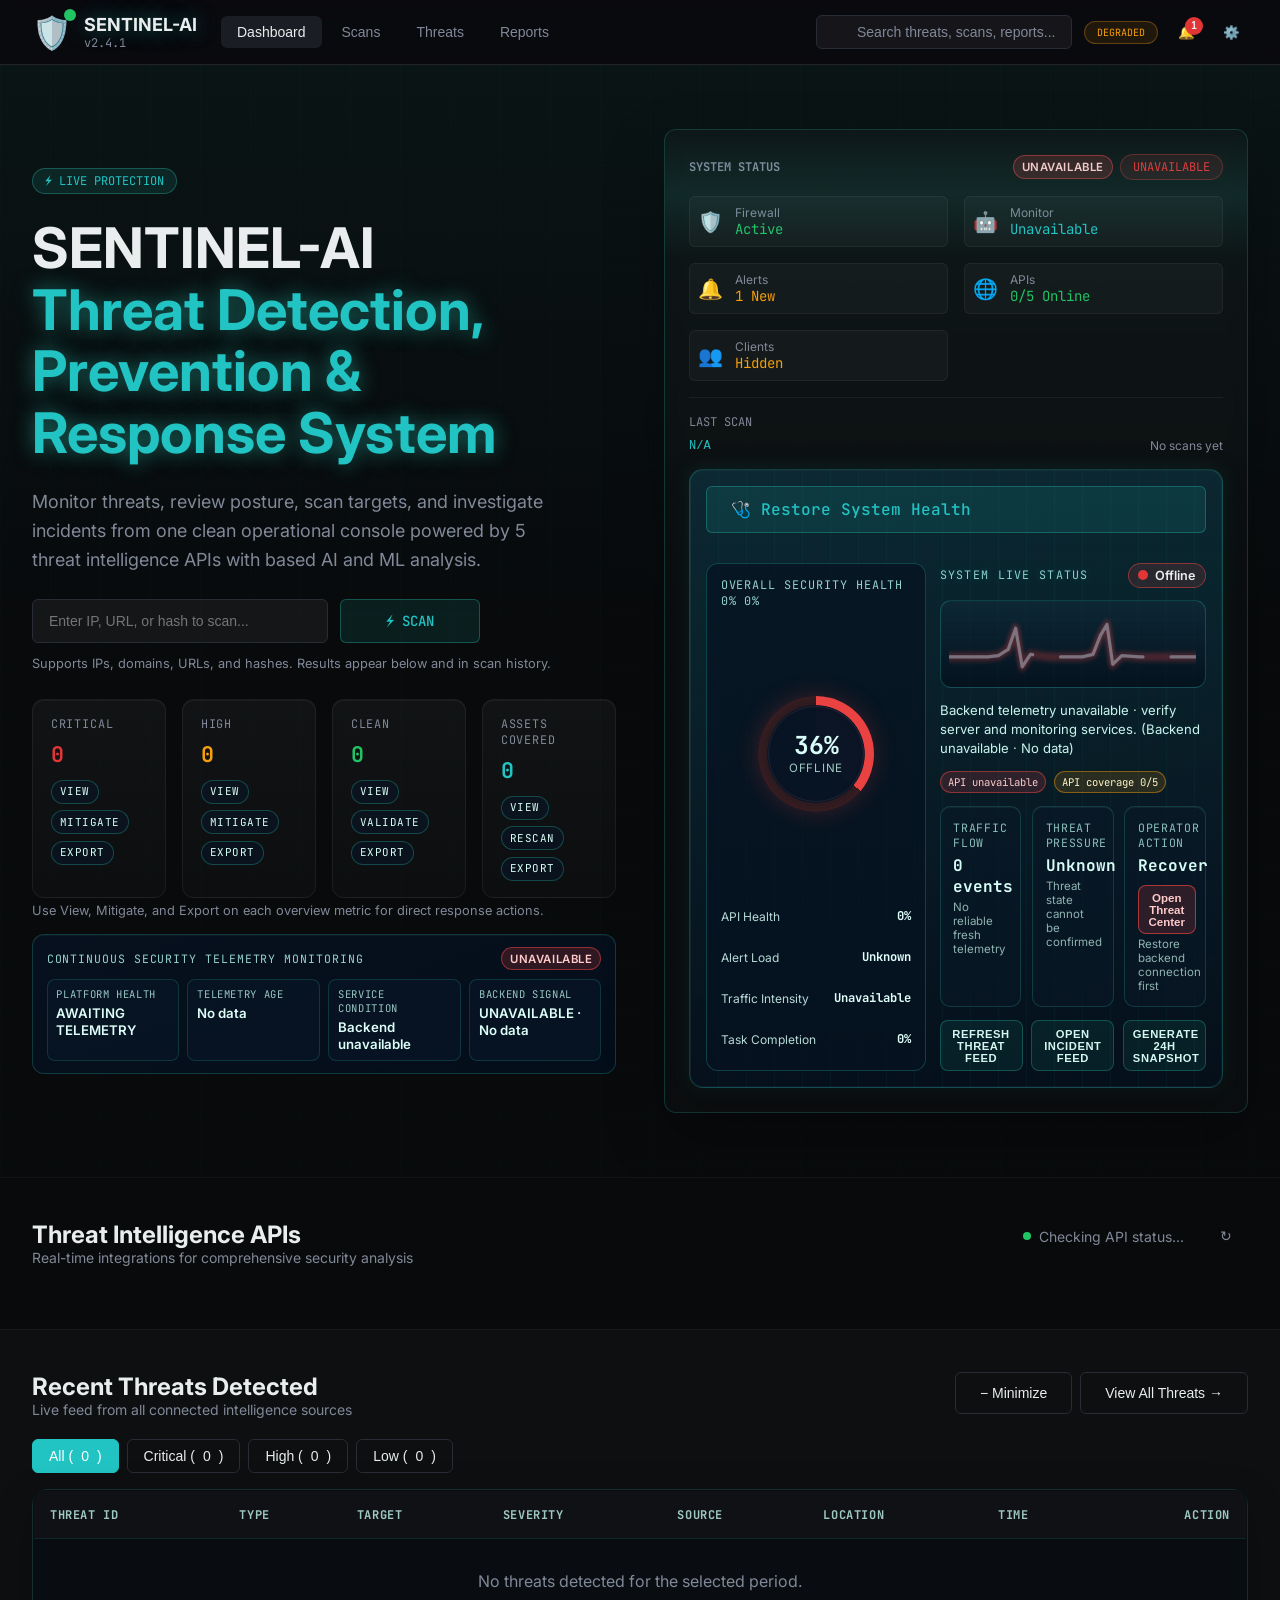
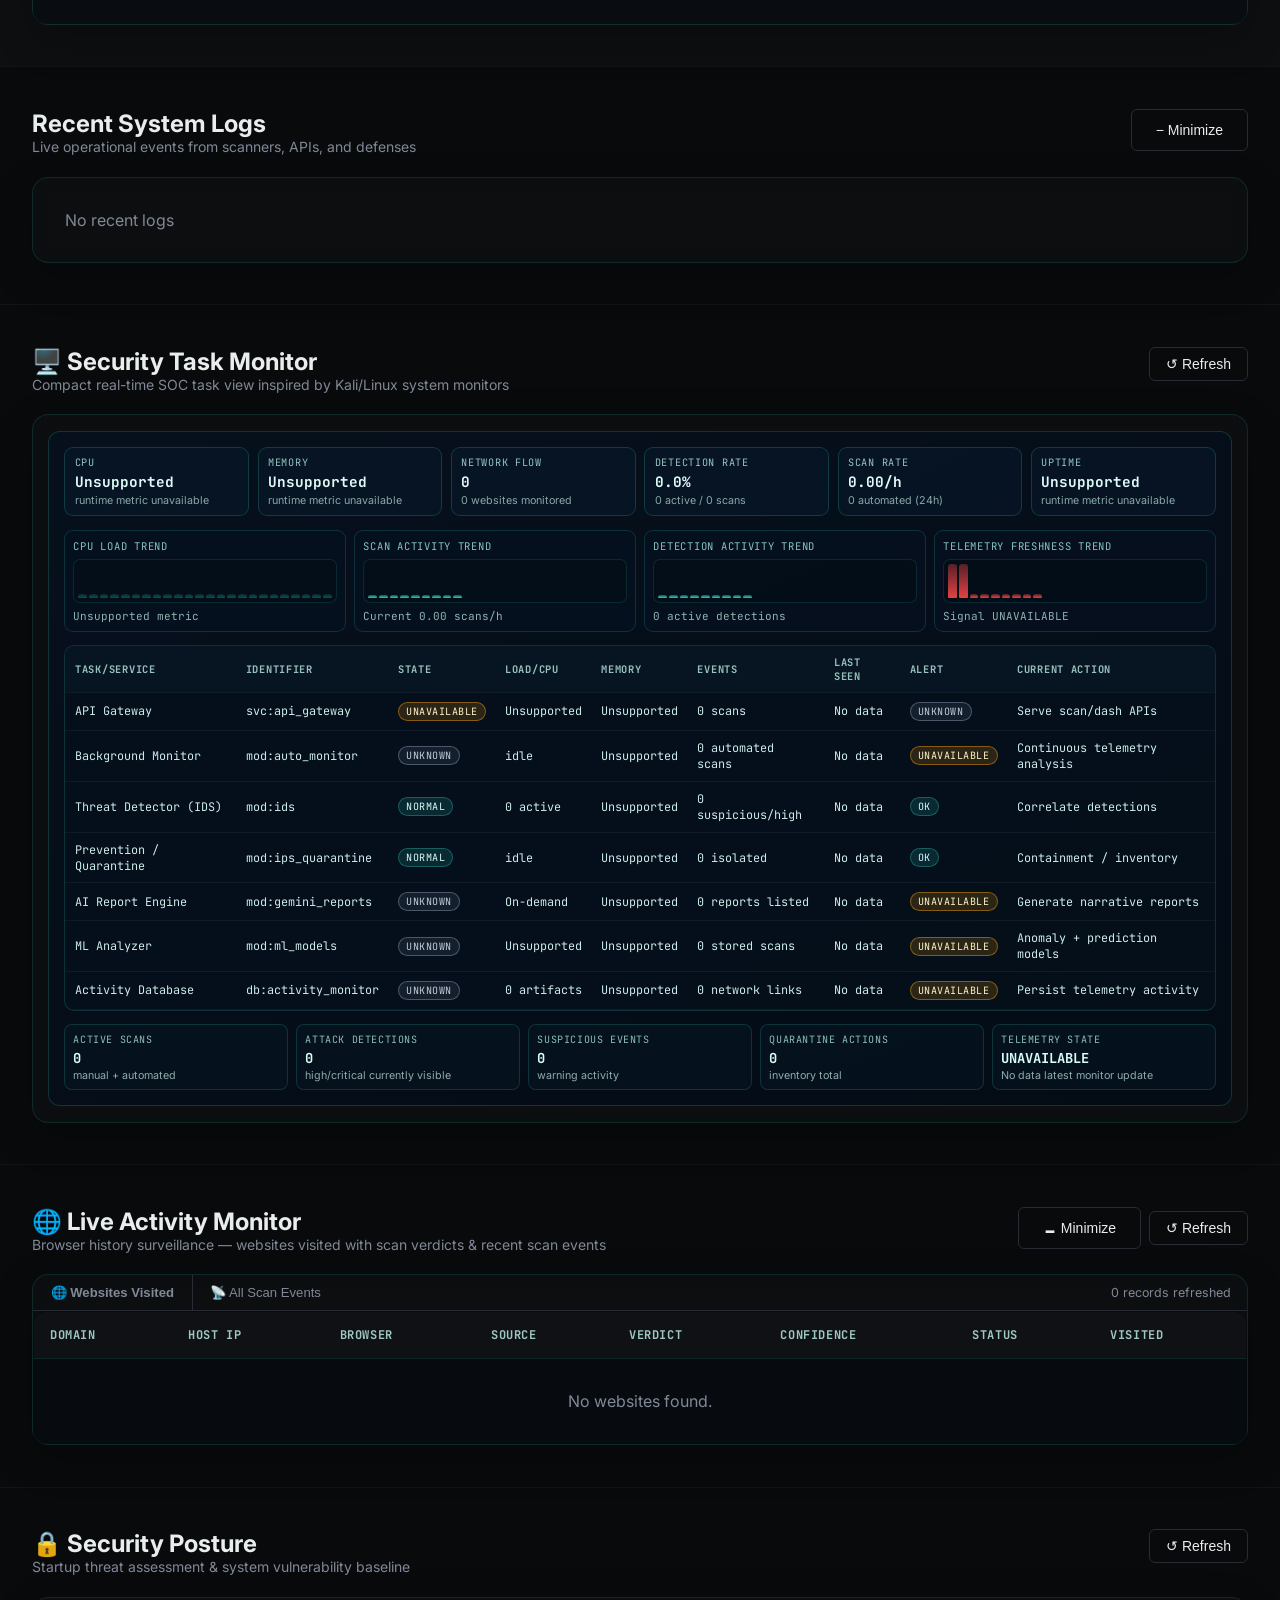
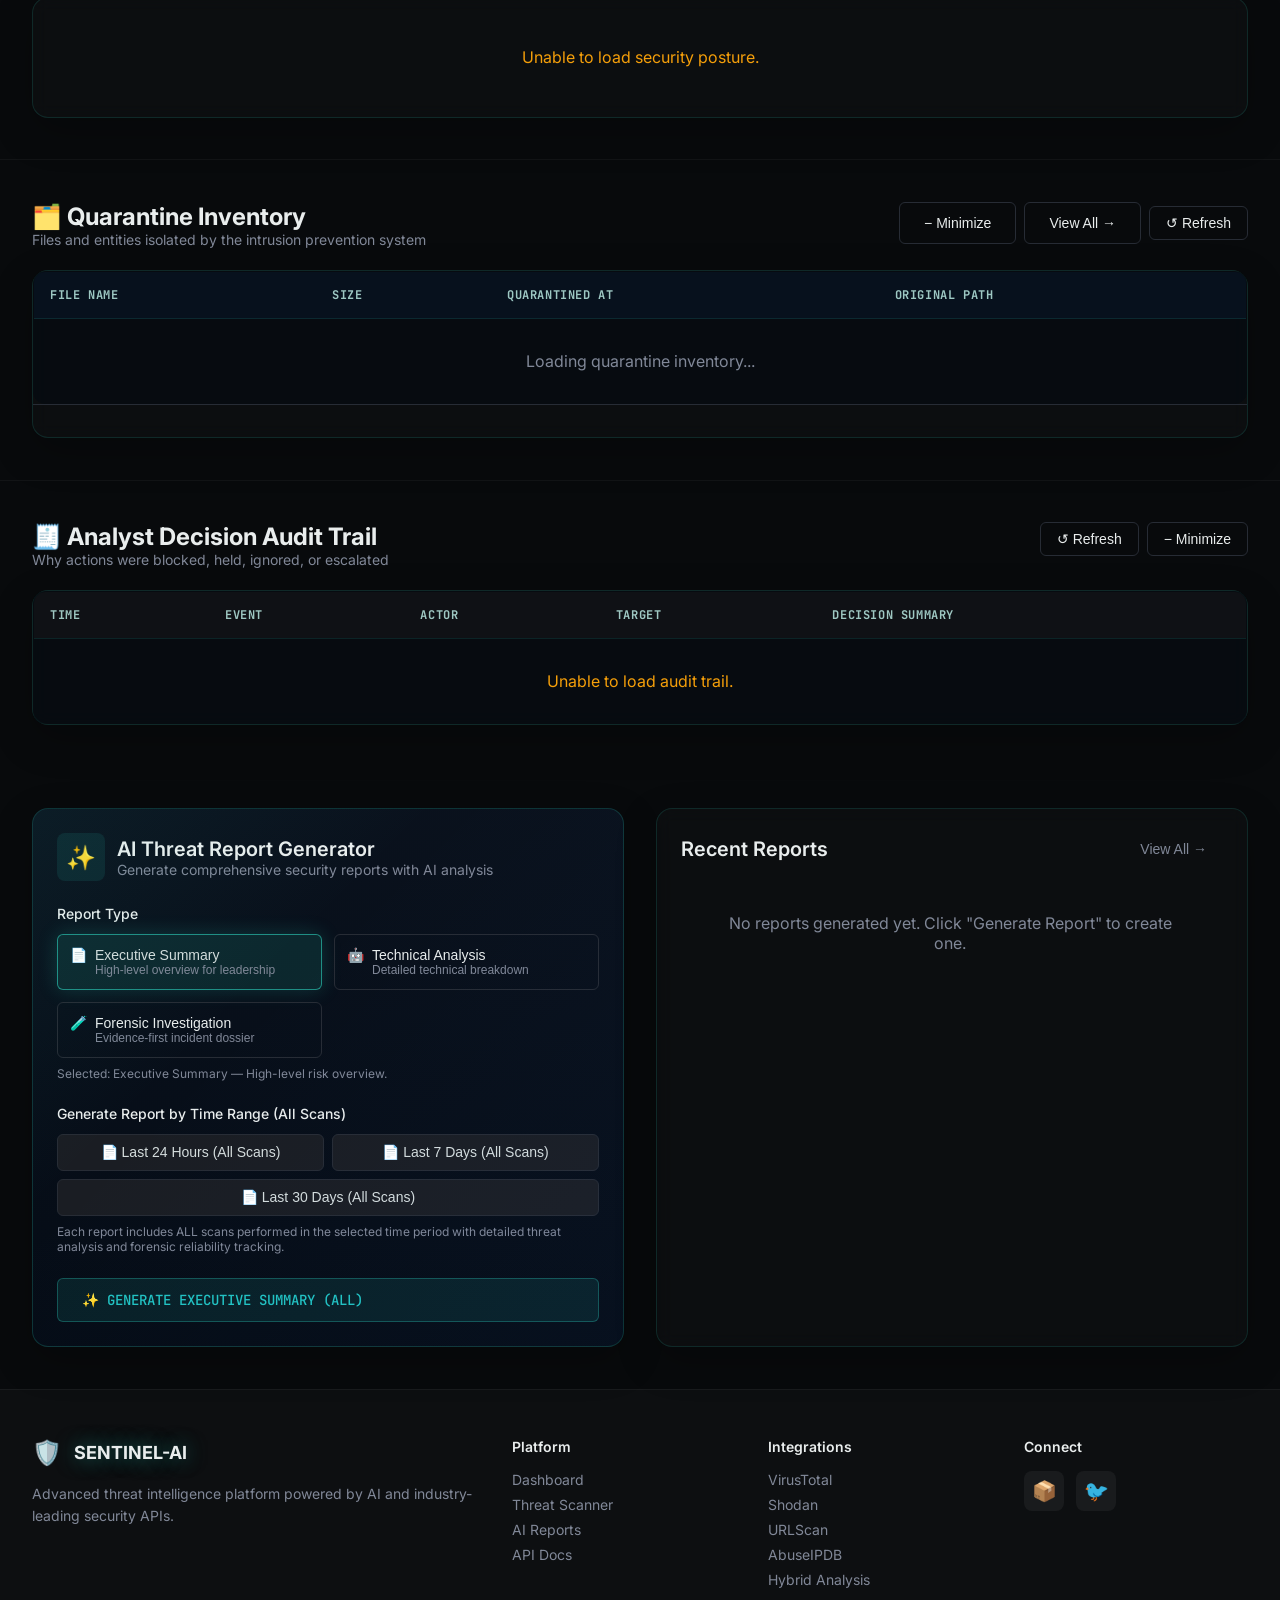
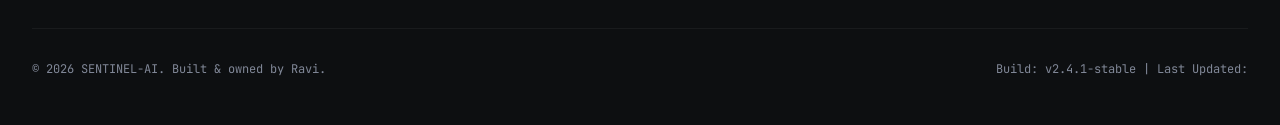
==== server/app/static/index.html @ 30c4cb78 "Update system: API fixes, Gemini handling, report improvements" ====
<!DOCTYPE html>
<html lang="en">
<head>
    <meta charset="UTF-8">
    <meta name="viewport" content="width=device-width, initial-scale=1.0">
    <meta http-equiv="Cache-Control" content="no-cache, no-store, must-revalidate">
    <meta http-equiv="Pragma" content="no-cache">
    <meta http-equiv="Expires" content="0">
    <title>SENTINEL-AI - Threat Detection, Prevention & Response System</title>
    <link href="https://fonts.googleapis.com/css2?family=JetBrains+Mono:wght@400;500;600;700&family=Inter:wght@300;400;500;600;700&display=swap" rel="stylesheet">
    <style>
        :root {
            --background: hsl(220, 20%, 4%);
            --foreground: hsl(180, 10%, 92%);
            --card: hsl(220, 18%, 7%);
            --card-foreground: hsl(180, 10%, 92%);
            --primary: hsl(180, 70%, 45%);
            --primary-foreground: hsl(220, 20%, 4%);
            --secondary: hsl(220, 15%, 12%);
            --secondary-foreground: hsl(180, 10%, 85%);
            --muted: hsl(220, 15%, 15%);
            --muted-foreground: hsl(220, 10%, 55%);
            --border: hsl(220, 15%, 18%);
            --destructive: hsl(0, 75%, 55%);
            --success: hsl(145, 70%, 45%);
            --warning: hsl(38, 92%, 50%);
        }

        * {
            margin: 0;
            padding: 0;
            box-sizing: border-box;
        }

        body {
            font-family: 'Inter', sans-serif;
            background: var(--background);
            color: var(--foreground);
            min-height: 100vh;
            -webkit-font-smoothing: antialiased;
        }

        .font-mono {
            font-family: 'JetBrains Mono', monospace;
        }

        /* Scrollbar */
        ::-webkit-scrollbar { width: 6px; height: 6px; }
        ::-webkit-scrollbar-track { background: var(--background); }
        ::-webkit-scrollbar-thumb { background: var(--muted); border-radius: 3px; }
        ::-webkit-scrollbar-thumb:hover { background: var(--primary); }

        /* Header */
        .header {
            position: sticky;
            top: 0;
            z-index: 50;
            border-bottom: 1px solid rgba(255,255,255,0.1);
            background: rgba(10, 10, 15, 0.8);
            backdrop-filter: blur(12px);
        }

        .header-container {
            max-width: 1400px;
            margin: 0 auto;
            padding: 0 2rem;
            height: 64px;
            display: flex;
            align-items: center;
            justify-content: space-between;
        }

        .logo {
            display: flex;
            align-items: center;
            gap: 0.75rem;
        }

        .logo-icon {
            position: relative;
            color: var(--primary);
            font-size: 2rem;
        }

        .pulse-dot {
            position: absolute;
            top: -4px;
            right: -4px;
            width: 12px;
            height: 12px;
            background: var(--success);
            border-radius: 50%;
            animation: pulse-dot 2s ease-in-out infinite;
        }

        @keyframes pulse-dot {
            0%, 100% { opacity: 1; transform: scale(1); }
            50% { opacity: 0.5; transform: scale(1.2); }
        }

        .logo-text {
            font-size: 1.125rem;
            font-weight: 700;
            text-shadow: 0 0 20px rgba(45, 212, 191, 0.5);
        }

        .logo-version {
            font-size: 0.75rem;
            color: var(--muted-foreground);
            font-family: 'JetBrains Mono', monospace;
        }

        .nav {
            display: flex;
            gap: 0.25rem;
        }

        .nav-btn {
            padding: 0.5rem 1rem;
            background: transparent;
            border: none;
            color: var(--muted-foreground);
            font-size: 0.875rem;
            cursor: pointer;
            border-radius: 6px;
            transition: all 0.2s;
        }

        .nav-btn:hover, .nav-btn.active {
            color: var(--foreground);
            background: var(--secondary);
        }

        .header-actions {
            display: flex;
            align-items: center;
            gap: 0.75rem;
        }

        .search-input {
            width: 256px;
            padding: 0.5rem 1rem 0.5rem 2.5rem;
            background: rgba(255,255,255,0.05);
            border: 1px solid var(--border);
            border-radius: 6px;
            color: var(--foreground);
            font-size: 0.875rem;
        }

        .search-input::placeholder { color: var(--muted-foreground); }
        .search-input:focus { outline: none; border-color: var(--primary); }

        .icon-btn {
            position: relative;
            padding: 0.5rem;
            background: transparent;
            border: none;
            color: var(--foreground);
            cursor: pointer;
            border-radius: 6px;
            transition: background 0.2s;
        }

        .icon-btn:hover { background: var(--secondary); }

        .notification-badge {
            position: absolute;
            top: 0;
            right: 0;
            width: 18px;
            height: 18px;
            background: var(--destructive);
            border-radius: 50%;
            font-size: 10px;
            display: flex;
            align-items: center;
            justify-content: center;
            font-weight: 600;
        }

        /* Container */
        .container {
            max-width: 1400px;
            margin: 0 auto;
            padding: 0 2rem;
        }

        /* Hero Section */
        .hero {
            position: relative;
            padding: 4rem 0;
            overflow: hidden;
        }

        .cyber-grid {
            position: absolute;
            inset: 0;
            background-image: 
                linear-gradient(rgba(45, 212, 191, 0.03) 1px, transparent 1px),
                linear-gradient(90deg, rgba(45, 212, 191, 0.03) 1px, transparent 1px);
            background-size: 50px 50px;
            opacity: 0.5;
        }

        .hero-gradient {
            position: absolute;
            inset: 0;
            background: linear-gradient(to bottom, rgba(45, 212, 191, 0.05), transparent, transparent);
        }

        .hero-grid {
            display: grid;
            grid-template-columns: 1fr 1fr;
            gap: 3rem;
            align-items: center;
            position: relative;
        }

        .badge {
            display: inline-flex;
            align-items: center;
            gap: 0.25rem;
            padding: 0.25rem 0.75rem;
            background: rgba(45, 212, 191, 0.1);
            border: 1px solid rgba(45, 212, 191, 0.3);
            border-radius: 20px;
            font-size: 0.75rem;
            font-family: 'JetBrains Mono', monospace;
            color: var(--primary);
        }

        .badge-safe {
            background: rgba(45, 212, 100, 0.1);
            border-color: rgba(45, 212, 100, 0.3);
            color: var(--success);
        }

        .badge-threat {
            background: rgba(239, 68, 68, 0.1);
            border-color: rgba(239, 68, 68, 0.3);
            color: var(--destructive);
        }

        .badge-warning {
            background: rgba(245, 158, 11, 0.1);
            border-color: rgba(245, 158, 11, 0.3);
            color: var(--warning);
        }

        .hero h1 {
            font-size: 3.5rem;
            font-weight: 700;
            line-height: 1.1;
            margin: 1.5rem 0;
        }

        .hero h1 .glow-text {
            color: var(--primary);
            text-shadow: 0 0 20px rgba(45, 212, 191, 0.5);
        }

        .hero p {
            font-size: 1.125rem;
            color: var(--muted-foreground);
            max-width: 32rem;
            line-height: 1.6;
        }

        .scan-form {
            display: flex;
            gap: 0.75rem;
            max-width: 28rem;
            margin-top: 1.5rem;
            flex-wrap: wrap;
        }

        .scan-form .btn {
            justify-content: center;
            min-width: 140px;
        }

        .scan-helper {
            margin-top: 0.85rem;
            font-size: 0.8rem;
            color: var(--muted-foreground);
        }

        .scan-input {
            flex: 1;
            padding: 0.75rem 1rem;
            background: rgba(255,255,255,0.05);
            border: 1px solid var(--border);
            border-radius: 6px;
            color: var(--foreground);
            font-size: 0.875rem;
        }

        .scan-input:focus { outline: none; border-color: var(--primary); }

        .btn {
            padding: 0.75rem 1.5rem;
            border-radius: 6px;
            font-size: 0.875rem;
            font-weight: 500;
            cursor: pointer;
            transition: all 0.2s;
            display: inline-flex;
            align-items: center;
            gap: 0.5rem;
            border: none;
        }

        .btn-cyber {
            background: rgba(45, 212, 191, 0.1);
            color: var(--primary);
            border: 1px solid rgba(45, 212, 191, 0.3);
            font-family: 'JetBrains Mono', monospace;
        }

        .btn-cyber:hover {
            background: rgba(45, 212, 191, 0.2);
            border-color: var(--primary);
            box-shadow: 0 0 25px rgba(45, 212, 191, 0.5);
        }

        .btn-secondary {
            background: var(--secondary);
            color: var(--secondary-foreground);
            border: 1px solid var(--border);
        }

        .btn-secondary:hover { background: rgba(255,255,255,0.1); }

        .btn-outline {
            background: transparent;
            color: var(--foreground);
            border: 1px solid var(--border);
        }

        .btn-outline:hover { background: var(--secondary); border-color: rgba(45, 212, 191, 0.5); }

        .btn-ghost {
            background: transparent;
            color: var(--muted-foreground);
            position: relative;
            cursor: pointer;
            transition: all 0.2s ease;
        }

        .btn-ghost:hover { 
            background: var(--secondary); 
            color: var(--foreground);
            transform: scale(1.1);
        }
        
        .btn-ghost:active {
            transform: scale(0.95);
        }
        
        /* Filter button styles */
        .filter-buttons .btn {
            padding: 0.5rem 1rem;
            font-size: 0.875rem;
            border-radius: 6px;
            transition: all 0.2s ease;
        }
        
        .filter-btn.active {
            background: var(--primary);
            color: white;
            border-color: var(--primary);
        }
        
        .filter-btn:hover {
            background: var(--secondary);
            border-color: var(--primary);
        }

        .incident-filter-scroll {
            display: flex;
            gap: 0.5rem;
            flex-wrap: nowrap;
            overflow-x: auto;
            padding-bottom: 0.2rem;
            scrollbar-width: thin;
        }

        .incident-filter-scroll .filter-btn {
            flex: 0 0 auto;
        }

        .incident-stats-inline {
            margin-left: auto;
            display: flex;
            gap: 1rem;
            align-items: center;
            color: var(--muted-foreground);
            font-size: 0.85rem;
            white-space: nowrap;
            flex: 0 0 auto;
        }

        .incident-table-shell {
            max-height: 440px;
            overflow: auto;
        }
        
        /* Tooltip styles */
        .tooltip {
            position: relative;
            display: inline-block;
        }
        
        .tooltip .tooltiptext {
            visibility: hidden;
            width: 120px;
            background-color: var(--card);
            color: var(--foreground);
            text-align: center;
            border-radius: 6px;
            padding: 5px;
            position: absolute;
            z-index: 1000;
            bottom: 125%;
            left: 50%;
            margin-left: -60px;
            opacity: 0;
            transition: opacity 0.3s;
            font-size: 12px;
            border: 1px solid var(--border);
            box-shadow: 0 4px 6px rgba(0, 0, 0, 0.3);
        }
        
        .tooltip .tooltiptext::after {
            content: "";
            position: absolute;
            top: 100%;
            left: 50%;
            margin-left: -5px;
            border-width: 5px;
            border-style: solid;
            border-color: var(--card) transparent transparent transparent;
        }

        .tooltip:hover .tooltiptext {
            visibility: visible;
            opacity: 1;
        }

        /* Eye icon pulse effect on click */
        @keyframes eyePulse {
            0% { transform: scale(1); }
            50% { transform: scale(1.3); }
            100% { transform: scale(1); }
        }

        .btn-ghost.clicked {
            animation: eyePulse 0.3s ease;
        }

        .quick-stats {
            display: flex;
            gap: 2rem;
            margin-top: 2rem;
            flex-wrap: wrap;
        }

        .stat {
            text-align: center;
        }

        .stat-value {
            font-size: 1.5rem;
            font-weight: 700;
            font-family: 'JetBrains Mono', monospace;
        }

        .stat-value.primary { color: var(--primary); }
        .stat-value.destructive { color: var(--destructive); }
        .stat-value.success { color: var(--success); }

        .stat-label {
            font-size: 0.75rem;
            color: var(--muted-foreground);
        }

        /* Status Panel */
        .status-panel {
            position: relative;
            padding: 1.5rem;
            background: rgba(255,255,255,0.02);
            border: 1px solid rgba(45, 212, 191, 0.2);
            border-radius: 12px;
            backdrop-filter: blur(8px);
            box-shadow: 0 24px 60px rgba(0, 0, 0, 0.28);
        }

        .dashboard-overview {
            display: grid;
            grid-template-columns: repeat(4, minmax(0, 1fr));
            gap: 1rem;
            margin-top: 1.75rem;
        }

        .live-signal-strip {
            margin-top: 1rem;
            border: 1px solid rgba(45, 212, 191, 0.22);
            border-radius: 12px;
            padding: 0.75rem 0.85rem;
            background: linear-gradient(160deg, rgba(7, 19, 34, 0.82), rgba(4, 14, 28, 0.9));
            box-shadow: inset 0 1px 0 rgba(255,255,255,0.04);
            display: grid;
            gap: 0.55rem;
        }

        .live-signal-head {
            display: flex;
            align-items: center;
            justify-content: space-between;
            gap: 0.5rem;
            flex-wrap: wrap;
        }

        .live-signal-title {
            font-size: 0.72rem;
            text-transform: uppercase;
            letter-spacing: 0.08em;
            color: rgba(162, 227, 218, 0.92);
            font-family: 'JetBrains Mono', monospace;
        }

        .freshness-pill {
            display: inline-flex;
            align-items: center;
            gap: 0.38rem;
            font-size: 0.71rem;
            font-weight: 600;
            padding: 0.22rem 0.5rem;
            border-radius: 999px;
            border: 1px solid rgba(45, 212, 191, 0.28);
            background: rgba(45, 212, 191, 0.12);
            color: rgba(216, 253, 247, 0.96);
            text-transform: uppercase;
            letter-spacing: 0.05em;
        }

        .freshness-pill.normal,
        .freshness-pill.live {
            border-color: rgba(16, 185, 129, 0.4);
            background: rgba(16, 185, 129, 0.14);
            color: #d1fae5;
        }

        .freshness-pill.delayed {
            border-color: rgba(245, 158, 11, 0.45);
            background: rgba(245, 158, 11, 0.16);
            color: #fef3c7;
        }

        .freshness-pill.stale,
        .freshness-pill.offline,
        .freshness-pill.unavailable {
            border-color: rgba(239, 68, 68, 0.5);
            background: rgba(239, 68, 68, 0.18);
            color: #fecaca;
        }

        .live-signal-grid {
            display: grid;
            grid-template-columns: repeat(4, minmax(0, 1fr));
            gap: 0.55rem;
        }

        .live-signal-item {
            border: 1px solid rgba(45, 212, 191, 0.18);
            border-radius: 8px;
            padding: 0.45rem 0.55rem;
            background: rgba(10, 24, 40, 0.55);
            min-height: 54px;
        }

        .live-signal-label {
            font-size: 0.66rem;
            color: rgba(167, 216, 210, 0.9);
            text-transform: uppercase;
            letter-spacing: 0.06em;
            font-family: 'JetBrains Mono', monospace;
        }

        .live-signal-value {
            margin-top: 0.22rem;
            font-size: 0.83rem;
            font-weight: 600;
            color: #dcfdf8;
            line-height: 1.3;
        }

        .overview-card {
            padding: 1rem 1.1rem;
            border: 1px solid rgba(255,255,255,0.06);
            border-radius: 12px;
            background: linear-gradient(180deg, rgba(255,255,255,0.04), rgba(255,255,255,0.02));
            box-shadow: inset 0 1px 0 rgba(255,255,255,0.04);
            cursor: pointer;
            transition: transform 0.16s ease, border-color 0.16s ease, box-shadow 0.16s ease;
        }

        .overview-card:hover {
            transform: translateY(-2px);
            border-color: rgba(45, 212, 191, 0.35);
            box-shadow: 0 10px 24px rgba(4, 22, 34, 0.35), inset 0 1px 0 rgba(255,255,255,0.05);
        }

        .overview-card:focus-visible {
            outline: 2px solid rgba(45, 212, 191, 0.65);
            outline-offset: 2px;
        }

        .overview-label {
            font-size: 0.74rem;
            color: var(--muted-foreground);
            text-transform: uppercase;
            letter-spacing: 0.08em;
            margin-bottom: 0.45rem;
            font-family: 'JetBrains Mono', monospace;
        }

        .overview-value {
            font-size: 1.35rem;
            font-weight: 700;
            font-family: 'JetBrains Mono', monospace;
        }

        .overview-value.primary { color: var(--primary); }
        .overview-value.success { color: var(--success); }
        .overview-value.warning { color: var(--warning); }
        .overview-value.destructive { color: var(--destructive); }

        .overview-actions {
            display: flex;
            gap: 0.4rem;
            margin-top: 0.75rem;
            flex-wrap: wrap;
        }

        .overview-action-btn {
            border: 1px solid rgba(45, 212, 191, 0.28);
            background: rgba(10, 24, 40, 0.55);
            color: #d8fff6;
            font-size: 0.68rem;
            line-height: 1;
            padding: 0.35rem 0.52rem;
            border-radius: 999px;
            cursor: pointer;
            text-transform: uppercase;
            letter-spacing: 0.04em;
            font-family: 'JetBrains Mono', monospace;
            transition: background 0.14s ease, border-color 0.14s ease, transform 0.14s ease;
        }

        .overview-action-btn:hover {
            border-color: rgba(45, 212, 191, 0.55);
            background: rgba(20, 70, 70, 0.52);
            transform: translateY(-1px);
        }

        .overview-action-btn:focus-visible {
            outline: 2px solid rgba(45, 212, 191, 0.65);
            outline-offset: 2px;
        }

        .table-shell {
            width: 100%;
            overflow-x: auto;
            border-radius: 12px;
        }

        .table-shell .threats-table {
            min-width: 760px;
        }

        .scroll-table-shell {
            max-height: 460px;
            overflow: auto;
        }

        .scroll-table-shell .threats-table {
            min-width: 860px;
        }

        .scroll-table-shell .threats-table thead th {
            position: sticky;
            top: 0;
            z-index: 2;
            background: var(--card);
        }

        .live-activity-scroll {
            max-height: 460px;
            overflow: auto;
        }

        .live-activity-scroll .threats-table {
            min-width: 900px;
        }

        .live-activity-scroll .threats-table thead th {
            position: sticky;
            top: 0;
            z-index: 2;
            background: var(--card);
        }

        .scan-line {
            position: absolute;
            inset: 0;
            overflow: hidden;
            border-radius: 12px;
            pointer-events: none;
        }

        .scan-line::before {
            content: '';
            position: absolute;
            width: 100%;
            height: 128px;
            background: linear-gradient(180deg, transparent, rgba(45, 212, 191, 0.1), transparent);
            animation: scan 3s ease-in-out infinite;
        }

        @keyframes scan {
            0%, 100% { transform: translateY(-100%); opacity: 0; }
            50% { transform: translateY(200%); opacity: 1; }
        }

        .status-header {
            display: flex;
            justify-content: space-between;
            align-items: center;
            margin-bottom: 1rem;
        }

        .status-header h3 {
            font-size: 0.75rem;
            font-family: 'JetBrains Mono', monospace;
            color: var(--muted-foreground);
        }

        .status-grid {
            display: grid;
            grid-template-columns: 1fr 1fr;
            gap: 1rem;
        }

        .status-item {
            display: flex;
            align-items: center;
            gap: 0.75rem;
            padding: 0.75rem;
            background: rgba(255,255,255,0.03);
            border: 1px solid rgba(255,255,255,0.05);
            border-radius: 8px;
        }

        .status-item-icon {
            font-size: 1.25rem;
        }

        .status-item-label {
            font-size: 0.75rem;
            color: var(--muted-foreground);
        }

        .status-item-value {
            font-size: 0.875rem;
            font-family: 'JetBrains Mono', monospace;
        }

        .status-item.clickable {
            cursor: pointer;
            transition: all 0.2s ease;
            border-radius: 6px;
            padding: 0.5rem;
        }

        .status-item.clickable:hover {
            background: rgba(255, 255, 255, 0.05);
            transform: translateY(-1px);
        }

        .status-item.clickable:active {
            transform: translateY(0);
        }

        .status-footer {
            margin-top: 1rem;
            padding-top: 1rem;
            border-top: 1px solid rgba(255,255,255,0.05);
        }

        .status-footer-label {
            font-size: 0.75rem;
            color: var(--muted-foreground);
            font-family: 'JetBrains Mono', monospace;
            margin-bottom: 0.5rem;
        }

        .status-footer-row {
            display: flex;
            justify-content: space-between;
            align-items: center;
        }

        .status-footer-row code {
            font-size: 0.75rem;
            color: var(--primary);
        }

        .status-footer-row span {
            font-size: 0.75rem;
            color: var(--muted-foreground);
        }

        .heartbeat-panel {
            margin-top: 1rem;
            padding-top: 1rem;
            border-top: 1px solid rgba(255,255,255,0.06);
            display: grid;
            gap: 0.85rem;
            background:
                linear-gradient(180deg, rgba(45, 212, 191, 0.12), rgba(45, 212, 191, 0.02)),
                repeating-linear-gradient(
                    90deg,
                    rgba(45, 212, 191, 0.045) 0,
                    rgba(45, 212, 191, 0.045) 1px,
                    transparent 1px,
                    transparent 28px
                ),
                linear-gradient(160deg, rgba(8, 18, 34, 0.86), rgba(4, 12, 24, 0.92));
            border-radius: 14px;
            padding: 1rem;
            border: 1px solid rgba(45, 212, 191, 0.22);
            box-shadow:
                inset 0 0 0 1px rgba(255,255,255,0.04),
                0 10px 30px rgba(0, 0, 0, 0.35),
                0 0 22px rgba(45, 212, 191, 0.11);
        }

        .heartbeat-overview {
            display: grid;
            grid-template-columns: 220px minmax(0, 1fr);
            gap: 0.85rem;
            align-items: stretch;
        }

        .heartbeat-side {
            border: 1px solid rgba(45, 212, 191, 0.24);
            border-radius: 12px;
            background: rgba(6, 18, 32, 0.72);
            padding: 0.85rem;
            display: grid;
            gap: 0.7rem;
        }

        .heartbeat-side-title {
            font-size: 0.74rem;
            text-transform: uppercase;
            letter-spacing: 0.08em;
            color: rgba(164, 231, 221, 0.9);
            font-family: 'JetBrains Mono', monospace;
        }

        .pulse-meter {
            --pulse: 92;
            width: 116px;
            height: 116px;
            margin: 0 auto;
            border-radius: 50%;
            position: relative;
            background:
                radial-gradient(circle at 50% 50%, rgba(7, 20, 36, 0.98) 59%, transparent 60%),
                conic-gradient(
                    rgba(45, 212, 191, 1) 0 calc(var(--pulse) * 1%),
                    rgba(36, 58, 72, 0.65) calc(var(--pulse) * 1%) 100%
                );
            box-shadow: 0 0 24px rgba(45, 212, 191, 0.22), inset 0 0 16px rgba(45, 212, 191, 0.18);
            transition: background 0.35s ease;
        }

        .pulse-meter.warning {
            background:
                radial-gradient(circle at 50% 50%, rgba(7, 20, 36, 0.98) 59%, transparent 60%),
                conic-gradient(
                    rgba(245, 158, 11, 0.98) 0 calc(var(--pulse) * 1%),
                    rgba(58, 46, 26, 0.6) calc(var(--pulse) * 1%) 100%
                );
            box-shadow: 0 0 24px rgba(245, 158, 11, 0.2), inset 0 0 16px rgba(245, 158, 11, 0.14);
        }

        .pulse-meter.danger {
            background:
                radial-gradient(circle at 50% 50%, rgba(7, 20, 36, 0.98) 59%, transparent 60%),
                conic-gradient(
                    rgba(239, 68, 68, 0.98) 0 calc(var(--pulse) * 1%),
                    rgba(62, 31, 31, 0.62) calc(var(--pulse) * 1%) 100%
                );
            box-shadow: 0 0 24px rgba(239, 68, 68, 0.22), inset 0 0 16px rgba(239, 68, 68, 0.15);
        }

        .pulse-meter::after {
            content: "";
            position: absolute;
            inset: 10px;
            border-radius: 50%;
            border: 1px solid rgba(255,255,255,0.07);
        }

        .pulse-meter-text {
            position: absolute;
            inset: 0;
            display: grid;
            place-items: center;
            text-align: center;
            z-index: 2;
            color: #d9fefa;
        }

        .pulse-meter-value {
            font-size: 1.55rem;
            font-weight: 700;
            font-family: 'JetBrains Mono', monospace;
            line-height: 1;
        }

        .pulse-meter-label {
            margin-top: 0.2rem;
            font-size: 0.72rem;
            color: rgba(178, 223, 216, 0.9);
            text-transform: uppercase;
            letter-spacing: 0.06em;
        }

        .heartbeat-vitals {
            display: grid;
            gap: 0.38rem;
        }

        .vital-row {
            display: flex;
            align-items: center;
            justify-content: space-between;
            gap: 0.65rem;
            font-size: 0.75rem;
            color: rgba(196, 231, 226, 0.94);
        }

        .vital-row strong {
            color: #dffef9;
            font-family: 'JetBrains Mono', monospace;
            font-size: 0.76rem;
        }

        .heartbeat-main {
            display: grid;
            gap: 0.8rem;
        }

        .heartbeat-head {
            display: flex;
            align-items: center;
            justify-content: space-between;
            gap: 1rem;
            flex-wrap: wrap;
        }

        .heartbeat-title {
            font-size: 0.73rem;
            color: rgba(153, 230, 220, 0.9);
            font-family: 'JetBrains Mono', monospace;
            text-transform: uppercase;
            letter-spacing: 0.11em;
            text-shadow: 0 0 10px rgba(45, 212, 191, 0.28);
        }

        .heartbeat-status {
            display: inline-flex;
            align-items: center;
            gap: 0.45rem;
            font-size: 0.79rem;
            font-weight: 600;
            padding: 0.25rem 0.6rem;
            border-radius: 999px;
            border: 1px solid rgba(45, 212, 191, 0.3);
            background: rgba(45, 212, 191, 0.1);
        }

        .heartbeat-dot {
            width: 10px;
            height: 10px;
            border-radius: 50%;
            background: var(--success);
            box-shadow: 0 0 0 0 rgba(16, 185, 129, 0.5);
            animation: heartbeatDot 1.8s ease-in-out infinite;
        }

        .heartbeat-status.warning .heartbeat-dot {
            background: var(--warning);
            box-shadow: 0 0 0 0 rgba(245, 158, 11, 0.5);
        }

        .heartbeat-status.warning {
            border-color: rgba(245, 158, 11, 0.42);
            background: rgba(245, 158, 11, 0.12);
        }

        .heartbeat-status.danger .heartbeat-dot {
            background: var(--destructive);
            box-shadow: 0 0 0 0 rgba(239, 68, 68, 0.55);
        }

        .heartbeat-status.danger {
            border-color: rgba(239, 68, 68, 0.5);
            background: rgba(239, 68, 68, 0.14);
        }

        @keyframes heartbeatDot {
            0% { transform: scale(1); }
            20% { transform: scale(1.2); }
            40% { transform: scale(0.95); }
            60% { transform: scale(1.25); }
            100% { transform: scale(1); }
        }

        .heartbeat-wave {
            position: relative;
            height: 88px;
            padding: 0.35rem 0.55rem;
            border-radius: 11px;
            background:
                linear-gradient(180deg, rgba(15, 41, 56, 0.78), rgba(4, 16, 28, 0.82));
            border: 1px solid rgba(45, 212, 191, 0.24);
            overflow: hidden;
        }

        .heartbeat-wave::before {
            content: "";
            position: absolute;
            inset: 0;
            background-image:
                linear-gradient(rgba(45, 212, 191, 0.05) 1px, transparent 1px),
                linear-gradient(90deg, rgba(45, 212, 191, 0.05) 1px, transparent 1px);
            background-size: 100% 18px, 28px 100%;
            opacity: 0.45;
        }

        .heartbeat-waveform {
            position: relative;
            width: 100%;
            height: 100%;
            z-index: 1;
        }

        .heartbeat-trace-svg {
            width: 100%;
            height: 100%;
            display: block;
        }

        .heartbeat-trace-glow,
        .heartbeat-trace-line {
            fill: none;
            stroke-linecap: round;
            stroke-linejoin: round;
            vector-effect: non-scaling-stroke;
        }

        .heartbeat-trace-glow {
            stroke: rgba(45, 212, 191, 0.35);
            stroke-width: 8;
            filter: blur(4px);
            opacity: 0.85;
        }

        .heartbeat-trace-line {
            stroke: rgba(94, 234, 212, 0.98);
            stroke-width: 3.2;
            stroke-dasharray: 720;
            stroke-dashoffset: 0;
            animation: heartbeatTraceFlow var(--heartbeat-speed, 2.8s) linear infinite;
        }

        .heartbeat-wave.warning .heartbeat-trace-glow {
            stroke: rgba(245, 158, 11, 0.34);
        }

        .heartbeat-wave.warning .heartbeat-trace-line {
            stroke: rgba(251, 191, 36, 0.98);
        }

        .heartbeat-wave.danger .heartbeat-trace-glow {
            stroke: rgba(239, 68, 68, 0.36);
        }

        .heartbeat-wave.danger .heartbeat-trace-line {
            stroke: rgba(248, 113, 113, 0.98);
        }

        .heartbeat-wave.stale .heartbeat-trace-line {
            stroke: rgba(251, 191, 36, 0.96);
            stroke-dasharray: 360 12;
        }

        .heartbeat-wave.offline .heartbeat-trace-line {
            stroke: rgba(156, 163, 175, 0.85);
            stroke-dasharray: 140 28;
            opacity: 0.72;
        }

        .heartbeat-scanline {
            position: absolute;
            top: 0;
            bottom: 0;
            width: 18%;
            left: -22%;
            background: linear-gradient(90deg, transparent, rgba(45, 212, 191, 0.22), transparent);
            filter: blur(2px);
            animation: heartbeatSweep var(--heartbeat-speed, 2.8s) linear infinite;
            pointer-events: none;
            z-index: 2;
        }

        .heartbeat-wave.warning .heartbeat-scanline {
            background: linear-gradient(90deg, transparent, rgba(245, 158, 11, 0.22), transparent);
        }

        .heartbeat-wave.danger .heartbeat-scanline {
            background: linear-gradient(90deg, transparent, rgba(239, 68, 68, 0.24), transparent);
        }

        .heartbeat-wave.stale .heartbeat-scanline {
            background: linear-gradient(90deg, transparent, rgba(251, 191, 36, 0.2), transparent);
        }

        .heartbeat-wave.offline .heartbeat-scanline {
            background: linear-gradient(90deg, transparent, rgba(156, 163, 175, 0.18), transparent);
        }

        @keyframes heartbeatTraceFlow {
            0% { stroke-dashoffset: 720; opacity: 0.88; }
            55% { opacity: 1; }
            100% { stroke-dashoffset: 0; opacity: 0.9; }
        }

        @keyframes heartbeatSweep {
            0% { left: -22%; opacity: 0; }
            15% { opacity: 1; }
            100% { left: 104%; opacity: 0; }
        }

        .heartbeat-message {
            font-size: 0.82rem;
            color: rgba(212, 252, 245, 0.96);
            line-height: 1.45;
            text-shadow: 0 0 8px rgba(45, 212, 191, 0.14);
        }

        .heartbeat-anomalies {
            display: flex;
            flex-wrap: wrap;
            gap: 0.45rem;
            min-height: 22px;
        }

        .anomaly-chip {
            border-radius: 999px;
            border: 1px solid rgba(45, 212, 191, 0.25);
            padding: 0.16rem 0.46rem;
            font-size: 0.66rem;
            font-family: 'JetBrains Mono', monospace;
            color: rgba(204, 248, 241, 0.95);
            background: rgba(45, 212, 191, 0.1);
        }

        .anomaly-chip.warning {
            border-color: rgba(245, 158, 11, 0.45);
            color: #fef3c7;
            background: rgba(245, 158, 11, 0.14);
        }

        .anomaly-chip.danger {
            border-color: rgba(239, 68, 68, 0.5);
            color: #fecaca;
            background: rgba(239, 68, 68, 0.16);
        }

        .service-pulse-grid {
            display: grid;
            grid-template-columns: repeat(3, minmax(0, 1fr));
            gap: 0.75rem;
        }

        .health-pulse-card {
            border: 1px solid rgba(45, 212, 191, 0.2);
            border-radius: 10px;
            padding: 0.85rem;
            background: rgba(8, 22, 37, 0.62);
            display: grid;
            gap: 0.4rem;
        }

        .service-pulse-indicator {
            width: 10px;
            height: 10px;
            border-radius: 50%;
            background: var(--success);
            box-shadow: 0 0 0 rgba(16, 185, 129, 0.5);
            animation: servicePulse 1.8s ease-in-out infinite;
        }

        .service-pulse-indicator.warning {
            background: var(--warning);
            box-shadow: 0 0 0 rgba(245, 158, 11, 0.45);
        }

        .service-pulse-indicator.danger {
            background: var(--destructive);
            box-shadow: 0 0 0 rgba(239, 68, 68, 0.45);
        }

        .service-pulse-indicator.offline {
            background: #9ca3af;
            box-shadow: none;
            animation-duration: 2.6s;
            opacity: 0.75;
        }

        @keyframes servicePulse {
            0% { box-shadow: 0 0 0 0 currentColor; transform: scale(1); }
            50% { box-shadow: 0 0 0 7px rgba(255,255,255,0); transform: scale(1.06); }
            100% { box-shadow: 0 0 0 0 rgba(255,255,255,0); transform: scale(1); }
        }

        .flow-grid {
            display: grid;
            grid-template-columns: repeat(3, minmax(0, 1fr));
            gap: 0.65rem;
        }

        .flow-card {
            padding: 0.8rem;
            border-radius: 10px;
            background: rgba(9, 24, 39, 0.6);
            border: 1px solid rgba(45, 212, 191, 0.2);
            box-shadow: inset 0 1px 0 rgba(255,255,255,0.05);
        }

        .flow-label {
            font-size: 0.72rem;
            color: rgba(157, 214, 207, 0.88);
            text-transform: uppercase;
            letter-spacing: 0.06em;
            font-family: 'JetBrains Mono', monospace;
        }

        .flow-value {
            margin-top: 0.35rem;
            font-size: 1rem;
            font-weight: 700;
            font-family: 'JetBrains Mono', monospace;
            color: #d8fef8;
        }

        .flow-subtext {
            margin-top: 0.2rem;
            font-size: 0.72rem;
            color: rgba(172, 214, 207, 0.82);
        }

        .flow-action-btn {
            margin-top: 0.55rem;
            border: 1px solid rgba(45, 212, 191, 0.5);
            background: rgba(45, 212, 191, 0.1);
            color: var(--primary);
            border-radius: 8px;
            padding: 0.35rem 0.6rem;
            font-size: 0.72rem;
            font-weight: 600;
            cursor: pointer;
            transition: all 0.2s ease;
        }

        .flow-action-btn:hover {
            background: rgba(45, 212, 191, 0.2);
            transform: translateY(-1px);
        }

        .flow-action-btn.warning {
            border-color: rgba(245, 158, 11, 0.6);
            color: var(--warning);
            background: rgba(245, 158, 11, 0.12);
        }

        .flow-action-btn.danger {
            border-color: rgba(239, 68, 68, 0.65);
            color: #fecaca;
            background: rgba(239, 68, 68, 0.16);
        }

        .heartbeat-quick-actions {
            display: grid;
            grid-template-columns: repeat(3, minmax(0, 1fr));
            gap: 0.55rem;
        }

        .heartbeat-quick-btn {
            border: 1px solid rgba(45, 212, 191, 0.28);
            background: rgba(45, 212, 191, 0.08);
            color: rgba(220, 255, 249, 0.96);
            border-radius: 8px;
            padding: 0.42rem 0.55rem;
            font-size: 0.7rem;
            text-transform: uppercase;
            letter-spacing: 0.05em;
            font-weight: 600;
            cursor: pointer;
            transition: all 0.2s ease;
        }

        .heartbeat-quick-btn:hover {
            transform: translateY(-1px);
            background: rgba(45, 212, 191, 0.18);
            border-color: rgba(45, 212, 191, 0.46);
        }

        .task-monitor-shell {
            display: grid;
            gap: 0.85rem;
            padding: 0.95rem;
            border: 1px solid rgba(45, 212, 191, 0.2);
            border-radius: 12px;
            background: linear-gradient(155deg, rgba(6, 17, 31, 0.86), rgba(4, 12, 22, 0.92));
        }

        .task-usage-strip {
            display: grid;
            grid-template-columns: repeat(6, minmax(0, 1fr));
            gap: 0.55rem;
        }

        .task-usage-card {
            border: 1px solid rgba(45, 212, 191, 0.2);
            border-radius: 9px;
            padding: 0.52rem 0.58rem;
            background: rgba(9, 24, 40, 0.7);
        }

        .task-usage-label {
            font-size: 0.64rem;
            letter-spacing: 0.07em;
            text-transform: uppercase;
            color: rgba(166, 221, 215, 0.88);
            font-family: 'JetBrains Mono', monospace;
        }

        .task-usage-value {
            margin-top: 0.2rem;
            font-size: 0.9rem;
            font-weight: 700;
            font-family: 'JetBrains Mono', monospace;
            color: #defcf8;
        }

        .task-usage-sub {
            margin-top: 0.15rem;
            font-size: 0.67rem;
            color: rgba(164, 203, 198, 0.82);
        }

        .task-mini-grid {
            display: grid;
            grid-template-columns: repeat(4, minmax(0, 1fr));
            gap: 0.55rem;
        }

        .task-mini-card {
            border: 1px solid rgba(45, 212, 191, 0.18);
            border-radius: 9px;
            padding: 0.5rem;
            background: rgba(8, 19, 34, 0.62);
        }

        .task-mini-title {
            font-size: 0.66rem;
            text-transform: uppercase;
            letter-spacing: 0.07em;
            color: rgba(155, 220, 212, 0.88);
            font-family: 'JetBrains Mono', monospace;
            margin-bottom: 0.4rem;
        }

        .task-sparkline {
            display: grid;
            grid-template-columns: repeat(24, minmax(0, 1fr));
            align-items: end;
            gap: 2px;
            height: 44px;
            padding: 0.25rem;
            border-radius: 7px;
            background: rgba(4, 14, 24, 0.88);
            border: 1px solid rgba(45, 212, 191, 0.14);
        }

        .task-spark-bar {
            border-radius: 3px 3px 1px 1px;
            min-height: 3px;
            background: linear-gradient(180deg, rgba(45, 212, 191, 0.35), rgba(45, 212, 191, 0.95));
        }

        .task-sparkline.warning .task-spark-bar {
            background: linear-gradient(180deg, rgba(245, 158, 11, 0.3), rgba(245, 158, 11, 0.92));
        }

        .task-sparkline.danger .task-spark-bar {
            background: linear-gradient(180deg, rgba(239, 68, 68, 0.35), rgba(239, 68, 68, 0.95));
        }

        .task-mini-foot {
            margin-top: 0.35rem;
            font-size: 0.69rem;
            color: rgba(166, 206, 201, 0.86);
            font-family: 'JetBrains Mono', monospace;
        }

        .task-table-wrap {
            border: 1px solid rgba(45, 212, 191, 0.18);
            border-radius: 10px;
            overflow: auto;
            background: rgba(5, 17, 29, 0.74);
        }

        .task-table {
            width: 100%;
            min-width: 980px;
            border-collapse: collapse;
        }

        .task-table th,
        .task-table td {
            padding: 0.56rem 0.6rem;
            border-bottom: 1px solid rgba(255,255,255,0.05);
            text-align: left;
            font-size: 0.74rem;
        }

        .task-table th {
            color: rgba(168, 212, 206, 0.9);
            text-transform: uppercase;
            letter-spacing: 0.07em;
            font-family: 'JetBrains Mono', monospace;
            font-size: 0.65rem;
            background: rgba(8, 22, 36, 0.88);
            position: sticky;
            top: 0;
            z-index: 1;
        }

        .task-table td {
            color: rgba(220, 252, 247, 0.93);
            font-family: 'JetBrains Mono', monospace;
        }

        .task-table tr:hover td {
            background: rgba(45, 212, 191, 0.06);
        }

        .task-state-pill {
            display: inline-flex;
            align-items: center;
            gap: 0.3rem;
            border-radius: 999px;
            border: 1px solid rgba(45, 212, 191, 0.32);
            padding: 0.12rem 0.45rem;
            font-size: 0.63rem;
            text-transform: uppercase;
            letter-spacing: 0.05em;
            color: #d6fbf7;
            background: rgba(45, 212, 191, 0.14);
        }

        .task-state-pill.warning {
            border-color: rgba(245, 158, 11, 0.46);
            color: #fef3c7;
            background: rgba(245, 158, 11, 0.16);
        }

        .task-state-pill.danger {
            border-color: rgba(239, 68, 68, 0.48);
            color: #fecaca;
            background: rgba(239, 68, 68, 0.16);
        }

        .task-state-pill.muted {
            border-color: rgba(148, 163, 184, 0.44);
            color: rgba(203, 213, 225, 0.95);
            background: rgba(71, 85, 105, 0.24);
        }

        .task-ops-grid {
            display: grid;
            grid-template-columns: repeat(5, minmax(0, 1fr));
            gap: 0.55rem;
        }

        .task-op-card {
            border: 1px solid rgba(45, 212, 191, 0.18);
            border-radius: 8px;
            padding: 0.45rem 0.5rem;
            background: rgba(7, 20, 33, 0.66);
        }

        .task-op-name {
            font-size: 0.63rem;
            color: rgba(157, 214, 207, 0.88);
            text-transform: uppercase;
            letter-spacing: 0.06em;
            font-family: 'JetBrains Mono', monospace;
        }

        .task-op-value {
            margin-top: 0.2rem;
            font-size: 0.86rem;
            font-weight: 700;
            font-family: 'JetBrains Mono', monospace;
            color: #d8fef8;
        }

        .task-op-note {
            margin-top: 0.14rem;
            font-size: 0.67rem;
            color: rgba(169, 202, 199, 0.84);
        }

        /* API Section */
        .section {
            padding: 2.6rem 0;
        }

        .section-header {
            display: flex;
            justify-content: space-between;
            align-items: flex-start;
            gap: 1rem;
            flex-wrap: wrap;
            margin-bottom: 1.35rem;
        }

        .section-header h2 {
            font-size: 1.5rem;
            font-weight: 700;
        }

        .section-header p {
            color: var(--muted-foreground);
            font-size: 0.875rem;
        }

        .section-actions {
            display: flex;
            align-items: center;
            justify-content: flex-end;
            gap: 0.5rem;
            flex-wrap: wrap;
            margin-left: auto;
        }

        .section-actions .btn {
            min-height: 34px;
        }

        .dashboard-card {
            border-radius: 14px;
            border: 1px solid rgba(45, 212, 191, 0.16);
            box-shadow: inset 0 1px 0 rgba(255,255,255,0.04), 0 10px 26px rgba(0, 0, 0, 0.18);
        }

        .section-divider {
            border-top: 1px solid rgba(255,255,255,0.04);
        }

        .posture-layout {
            display: grid;
            grid-template-columns: minmax(220px, 1.2fr) minmax(340px, 2fr);
            gap: 1rem;
            align-items: stretch;
        }

        .posture-status-panel {
            border: 1px solid rgba(45, 212, 191, 0.22);
            border-radius: 12px;
            padding: 0.95rem;
            background: linear-gradient(165deg, rgba(10, 28, 38, 0.58), rgba(6, 15, 28, 0.72));
        }

        .posture-status-title {
            font-size: 0.72rem;
            color: var(--muted-foreground);
            text-transform: uppercase;
            letter-spacing: 0.06em;
            margin-bottom: 0.5rem;
            font-family: 'JetBrains Mono', monospace;
        }

        .posture-status-row {
            display: flex;
            align-items: center;
            gap: 0.7rem;
        }

        .posture-meta {
            margin-top: 0.55rem;
            font-size: 0.75rem;
            color: var(--muted-foreground);
        }

        .posture-details {
            display: grid;
            gap: 0.75rem;
            min-width: 0;
        }

        .posture-metrics-grid {
            display: grid;
            grid-template-columns: repeat(4, minmax(0, 1fr));
            gap: 0.65rem;
        }

        .posture-metric {
            border: 1px solid rgba(255,255,255,0.06);
            border-radius: 10px;
            padding: 0.7rem 0.55rem;
            text-align: center;
            background: rgba(255,255,255,0.02);
        }

        .posture-metric-value {
            font-size: 1.42rem;
            font-weight: 700;
            font-family: 'JetBrains Mono', monospace;
            line-height: 1.1;
        }

        .posture-metric-label {
            margin-top: 0.22rem;
            font-size: 0.72rem;
            color: var(--muted-foreground);
            text-transform: uppercase;
            letter-spacing: 0.05em;
        }

        .posture-category-row {
            display: flex;
            flex-wrap: wrap;
            gap: 0.5rem;
            align-items: center;
        }

        .posture-empty {
            padding: 1rem;
            color: var(--muted-foreground);
            border: 1px dashed rgba(255,255,255,0.15);
            border-radius: 10px;
            background: rgba(255,255,255,0.02);
        }

        .section-header-right {
            display: flex;
            align-items: center;
            gap: 0.5rem;
            font-size: 0.875rem;
            color: var(--muted-foreground);
        }

        .section-header-right .dot {
            width: 8px;
            height: 8px;
            background: var(--success);
            border-radius: 50%;
        }

        .api-grid {
            display: grid;
            grid-template-columns: repeat(5, 1fr);
            gap: 1rem;
        }

        .card {
            background:
                linear-gradient(180deg, rgba(10, 18, 30, 0.96), rgba(5, 12, 22, 0.98));
            border: 1px solid rgba(45, 212, 191, 0.14);
            border-radius: 16px;
            box-shadow: 0 14px 40px rgba(0, 0, 0, 0.24);
            transition: transform 0.2s ease, box-shadow 0.2s ease, border-color 0.2s ease;
        }

        .card:hover {
            border-color: rgba(45, 212, 191, 0.34);
            box-shadow: 0 18px 46px rgba(0, 0, 0, 0.3), 0 0 24px rgba(45, 212, 191, 0.08);
            transform: translateY(-2px);
        }

        .card-cyber {
            border-color: rgba(45, 212, 191, 0.2);
            position: relative;
            overflow: hidden;
        }

        .card-cyber::before {
            content: '';
            position: absolute;
            inset: 0;
            background: linear-gradient(135deg, rgba(45, 212, 191, 0.06), transparent 36%, rgba(59, 130, 246, 0.04));
            pointer-events: none;
        }

        .card-glass {
            background: rgba(255,255,255,0.02);
            backdrop-filter: blur(8px);
        }

        .api-card {
            padding: 1.25rem;
            cursor: pointer;
            display: flex;
            flex-direction: column;
            gap: 0.35rem;
        }

        .api-card-header {
            display: flex;
            justify-content: space-between;
            align-items: flex-start;
            margin-bottom: 0.75rem;
        }

        .api-icon {
            width: 40px;
            height: 40px;
            display: flex;
            align-items: center;
            justify-content: center;
            background: rgba(45, 212, 191, 0.1);
            border-radius: 8px;
            font-size: 1.25rem;
            transition: background 0.2s;
        }

        .card:hover .api-icon {
            background: rgba(45, 212, 191, 0.2);
        }

        .api-card h3 {
            font-size: 1.02rem;
            font-weight: 600;
            margin-top: 0.75rem;
            letter-spacing: 0.01em;
        }

        .api-card p {
            font-size: 0.86rem;
            line-height: 1.55;
            color: rgba(198, 219, 215, 0.9);
            margin-top: 0.25rem;
        }

        .api-usage {
            margin-top: 1rem;
        }

        .api-usage-header {
            display: flex;
            justify-content: space-between;
            font-size: 0.75rem;
            margin-bottom: 0.5rem;
        }

        .api-usage-header span:first-child {
            color: var(--muted-foreground);
        }

        .api-usage-header span:last-child {
            font-family: 'JetBrains Mono', monospace;
        }

        .progress-bar {
            height: 6px;
            background: var(--secondary);
            border-radius: 3px;
            overflow: hidden;
        }

        .progress-fill {
            height: 100%;
            background: var(--primary);
            border-radius: 3px;
            transition: width 1s ease-out;
        }

        .progress-fill.warning { background: var(--warning); }
        .progress-fill.danger { background: var(--destructive); }

        .api-footer {
            display: flex;
            justify-content: space-between;
            margin-top: 0.75rem;
            padding-top: 0.75rem;
            border-top: 1px solid rgba(255,255,255,0.05);
            font-size: 0.75rem;
            color: var(--muted-foreground);
        }

        /* Threats Section */
        .threats-section {
            background: rgba(255,255,255,0.02);
        }

        .threats-table {
            width: 100%;
            border-collapse: collapse;
            background: rgba(4, 10, 18, 0.6);
            border: 1px solid rgba(45, 212, 191, 0.14);
            border-radius: 12px;
            overflow: hidden;
        }

        .threats-table th {
            text-align: left;
            padding: 0.95rem 1rem;
            font-size: 0.75rem;
            font-family: 'JetBrains Mono', monospace;
            color: rgba(179, 225, 219, 0.88);
            text-transform: uppercase;
            letter-spacing: 0.05em;
            border-bottom: 1px solid rgba(45, 212, 191, 0.12);
            background: rgba(8, 18, 31, 0.92);
        }


        .threats-table td {
            padding: 0.95rem 1rem;
            border-bottom: 1px solid rgba(255,255,255,0.04);
            color: rgba(228, 247, 243, 0.95);
        }

        .threats-table tr:hover {
            background: rgba(45, 212, 191, 0.05);
        }

        .threat-id {
            font-size: 0.75rem;
            font-family: 'JetBrains Mono', monospace;
            color: var(--primary);
        }

        .threat-type {
            display: flex;
            align-items: center;
            gap: 0.5rem;
        }

        .threat-type-icon {
            font-size: 1.125rem;
        }

        .threat-target {
            font-size: 0.75rem;
            font-family: 'JetBrains Mono', monospace;
            background: rgba(255,255,255,0.05);
            padding: 0.25rem 0.5rem;
            border-radius: 4px;
        }

        .threat-location {
            display: flex;
            align-items: center;
            gap: 0.25rem;
            color: var(--muted-foreground);
            font-size: 0.875rem;
        }

        .threat-time {
            display: flex;
            align-items: center;
            gap: 0.25rem;
            color: var(--muted-foreground);
            font-size: 0.75rem;
        }

        /* AI Report Section */
        .report-grid {
            display: grid;
            grid-template-columns: 1fr 1fr;
            gap: 2rem;
        }

        .report-card {
            padding: 1.5rem;
            min-width: 0;
        }

        .report-header {
            display: flex;
            align-items: center;
            gap: 0.75rem;
            margin-bottom: 1.5rem;
        }

        .report-icon {
            width: 48px;
            height: 48px;
            display: flex;
            align-items: center;
            justify-content: center;
            background: rgba(45, 212, 191, 0.1);
            border-radius: 8px;
            font-size: 1.5rem;
        }

        .report-header h3 {
            font-size: 1.25rem;
            font-weight: 600;
            overflow-wrap: anywhere;
            word-break: break-word;
        }

        .report-header p {
            font-size: 0.875rem;
            color: var(--muted-foreground);
            overflow-wrap: anywhere;
            word-break: break-word;
        }

        .form-group {
            margin-bottom: 1.5rem;
        }

        .form-group label {
            display: block;
            font-size: 0.875rem;
            font-weight: 500;
            margin-bottom: 0.75rem;
        }

        .btn-group {
            display: grid;
            grid-template-columns: 1fr 1fr;
            gap: 0.75rem;
        }

        .btn-card {
            display: flex;
            align-items: flex-start;
            gap: 0.5rem;
            padding: 0.75rem;
            text-align: left;
            height: auto;
        }

        .btn-card.active {
            border: 1px solid rgba(45, 212, 191, 0.6);
            background: rgba(45, 212, 191, 0.12);
            box-shadow: 0 0 20px rgba(45, 212, 191, 0.2);
        }

        .card.active {
            border: 1px solid rgba(45, 212, 191, 0.75);
            background: rgba(45, 212, 191, 0.1);
            box-shadow: 0 0 14px rgba(45, 212, 191, 0.25);
            transform: translateY(-1px);
        }

        .card.active div { color: #d3f7f2; }

        .btn-card-content h4 {
            font-size: 0.875rem;
            font-weight: 500;
            overflow-wrap: anywhere;
            word-break: break-word;
        }

        .btn-card-content p {
            font-size: 0.75rem;
            color: var(--muted-foreground);
            overflow-wrap: anywhere;
            word-break: break-word;
        }

        .time-buttons {
            display: flex;
            gap: 0.5rem;
            flex-wrap: wrap;
        }

        .time-buttons .btn {
            flex: 1 1 220px;
            min-width: 0;
            white-space: normal;
            line-height: 1.35;
            justify-content: center;
        }

        .btn-sm {
            padding: 0.5rem 1rem;
            font-size: 0.875rem;
        }

        /* Recent Reports */
        .reports-header {
            display: flex;
            justify-content: space-between;
            align-items: center;
            margin-bottom: 1rem;
        }

        .reports-header h3 {
            font-size: 1.25rem;
            font-weight: 600;
        }

        .report-item {
            display: flex;
            justify-content: space-between;
            align-items: center;
            padding: 1rem 1.05rem;
            background: linear-gradient(180deg, rgba(8, 16, 27, 0.92), rgba(7, 13, 22, 0.96));
            border: 1px solid rgba(45, 212, 191, 0.12);
            border-radius: 14px;
            margin-bottom: 1rem;
            transition: transform 0.18s ease, border-color 0.18s ease, box-shadow 0.18s ease;
        }

        .report-item:hover {
            border-color: rgba(45, 212, 191, 0.3);
            box-shadow: 0 12px 30px rgba(0, 0, 0, 0.2);
            transform: translateY(-1px);
        }

        .report-item-left {
            display: flex;
            align-items: center;
            gap: 1rem;
            min-width: 0;
            flex: 1 1 auto;
        }

        .report-item-icon {
            width: 40px;
            height: 40px;
            display: flex;
            align-items: center;
            justify-content: center;
            background: rgba(45, 212, 191, 0.1);
            border-radius: 8px;
            font-size: 1.25rem;
        }

        .report-item-title {
            font-size: 0.96rem;
            font-weight: 600;
            color: rgba(242, 251, 249, 0.98);
            overflow-wrap: anywhere;
            word-break: break-word;
        }

        .report-item-meta {
            display: flex;
            align-items: center;
            gap: 0.75rem;
            margin-top: 0.25rem;
            font-size: 0.75rem;
            color: rgba(169, 202, 199, 0.9);
            flex-wrap: wrap;
        }

        .report-item-right {
            display: flex;
            align-items: center;
            gap: 0.5rem;
            flex-shrink: 0;
        }

        #recentReports {
            max-height: 440px;
            overflow-y: auto;
            padding-right: 0.2rem;
        }

        #logsList {
            max-height: 500px;
            overflow-y: auto;
            padding-right: 0.2rem;
        }

        /* Footer */
        .footer {
            border-top: 1px solid rgba(255,255,255,0.05);
            background: rgba(255,255,255,0.02);
            padding: 3rem 0;
        }

        .footer-grid {
            display: grid;
            grid-template-columns: 2fr 1fr 1fr 1fr;
            gap: 2rem;
        }

        .footer-brand p {
            font-size: 0.875rem;
            color: var(--muted-foreground);
            margin-top: 1rem;
            line-height: 1.6;
        }

        .footer-links h4 {
            font-size: 0.875rem;
            font-weight: 600;
            margin-bottom: 1rem;
        }

        .footer-links ul {
            list-style: none;
        }

        .footer-links li {
            font-size: 0.875rem;
            color: var(--muted-foreground);
            margin-bottom: 0.5rem;
            cursor: pointer;
            transition: color 0.2s;
        }

        .footer-links li:hover {
            color: var(--foreground);
        }

        .social-links {
            display: flex;
            gap: 0.75rem;
        }

        .social-link {
            width: 40px;
            height: 40px;
            display: flex;
            align-items: center;
            justify-content: center;
            background: rgba(255,255,255,0.05);
            border-radius: 8px;
            font-size: 1.25rem;
            transition: background 0.2s;
            text-decoration: none;
        }

        .social-link:hover {
            background: var(--secondary);
        }

        .footer-bottom {
            display: flex;
            justify-content: space-between;
            margin-top: 2rem;
            padding-top: 2rem;
            border-top: 1px solid rgba(255,255,255,0.05);
            font-size: 0.75rem;
            font-family: 'JetBrains Mono', monospace;
            color: var(--muted-foreground);
        }

        /* Page sections */
        .page { display: none; }
        .page.active { display: block; }

        /* Toast */
        .toast-container {
            position: fixed;
            top: 1rem;
            right: 1rem;
            z-index: 1000;
        }

        .toast {
            background: var(--card);
            border: 1px solid rgba(45, 212, 191, 0.3);
            border-radius: 8px;
            padding: 1rem 1.5rem;
            margin-bottom: 0.5rem;
            animation: slideIn 0.3s ease;
        }

        .toast.error { border-color: var(--destructive); }
        .toast.success { border-color: var(--success); }

        @keyframes slideIn {
            from { transform: translateX(100%); opacity: 0; }
            to { transform: translateX(0); opacity: 1; }
        }

        /* Loading spinner */
        .spinner {
            width: 16px;
            height: 16px;
            border: 2px solid transparent;
            border-top-color: var(--primary);
            border-radius: 50%;
            animation: spin 1s linear infinite;
            display: inline-block;
        }

        .btn.is-loading {
            position: relative;
            display: inline-flex;
            align-items: center;
            justify-content: center;
            gap: 0.55rem;
            pointer-events: none;
            cursor: progress;
            box-shadow: 0 0 0 1px rgba(45, 212, 191, 0.35), 0 0 28px rgba(45, 212, 191, 0.2);
        }

        .btn.is-loading::after {
            content: '';
            position: absolute;
            inset: -4px;
            border-radius: inherit;
            border: 1px solid rgba(45, 212, 191, 0.45);
            animation: pulseRing 1.25s ease-out infinite;
            pointer-events: none;
        }

        @keyframes pulseRing {
            0% { transform: scale(1); opacity: 0.8; }
            100% { transform: scale(1.08); opacity: 0; }
        }

        @keyframes spin {
            to { transform: rotate(360deg); }
        }

        /* Responsive */
        @media (max-width: 1200px) {
            .api-grid { grid-template-columns: repeat(3, 1fr); }
        }

        @media (max-width: 768px) {
            .hero-grid { grid-template-columns: 1fr; }
            .api-grid { grid-template-columns: repeat(2, 1fr); }
            .report-grid { grid-template-columns: 1fr; }
            .footer-grid { grid-template-columns: 1fr 1fr; }
            .nav { display: none; }
            .search-input { display: none; }
            .dashboard-overview { grid-template-columns: 1fr 1fr; }
            .live-signal-grid { grid-template-columns: 1fr 1fr; }
            .quick-stats { gap: 1rem; }
            .status-grid { grid-template-columns: 1fr; }
            .flow-grid { grid-template-columns: 1fr; }
            .heartbeat-overview { grid-template-columns: 1fr; }
            .heartbeat-quick-actions { grid-template-columns: 1fr; }
            .service-pulse-grid { grid-template-columns: 1fr; }
            .task-usage-strip { grid-template-columns: 1fr 1fr; }
            .task-mini-grid { grid-template-columns: 1fr 1fr; }
            .task-ops-grid { grid-template-columns: 1fr 1fr; }
            .clients-overview-grid { grid-template-columns: 1fr 1fr; }
            .section-header { margin-bottom: 1rem; }
            .section-actions { width: 100%; justify-content: flex-start; }
            .posture-layout { grid-template-columns: 1fr; }
            .posture-metrics-grid { grid-template-columns: 1fr 1fr; }
            .report-item { flex-direction: column; align-items: flex-start; }
            .report-item-right { width: 100%; justify-content: flex-start; flex-wrap: wrap; }
            .time-buttons .btn { flex-basis: 100%; }
            #recentReports { max-height: 380px; }
            #logsList { max-height: 360px; }
        }

        @media (max-width: 480px) {
            .api-grid { grid-template-columns: 1fr; }
            .dashboard-overview { grid-template-columns: 1fr; }
            .scan-form .btn { width: 100%; }
            .container, .header-container { padding-left: 1rem; padding-right: 1rem; }
            .posture-metrics-grid { grid-template-columns: 1fr; }
        }
    </style>
    <!-- disabled api.js to avoid API_BASE_URL conflict -->
    <!-- disabled broken external dashboard.js; using inline dashboard script only -->
</head>
<body>
    <div class="toast-container" id="toastContainer"></div>

    <!-- Header -->
    <header class="header">
        <div class="header-container">
            <div style="display: flex; align-items: center; gap: 1.5rem;">
                <div class="logo">
                    <div class="logo-icon">
                        🛡️
                        <span class="pulse-dot"></span>
                    </div>
                    <div>
                        <div class="logo-text">SENTINEL-AI</div>
                        <div class="logo-version">v2.4.1</div>
                    </div>
                </div>
                <nav class="nav">
                    <button class="nav-btn active" data-page="dashboard">Dashboard</button>
                    <button class="nav-btn" data-page="scans">Scans</button>
                    <button class="nav-btn" data-page="threats">Threats</button>
                    <button class="nav-btn" data-page="reports">Reports</button>
                </nav>
            </div>
            <div class="header-actions">
                <input type="text" class="search-input" id="dashboardSearchInput" placeholder="Search threats, scans, reports..." title="Search threats, scans, reports">
                <span id="syncStatusBadge" class="badge badge-safe" style="font-size:10px;">SYNCED</span>
                <button class="icon-btn" id="notificationBtn" title="Notifications" aria-label="Notifications">
                    🔔
                    <span class="notification-badge" style="display: none;">0</span>
                </button>
                <button class="icon-btn" id="settingsBtn" title="Dashboard Settings" aria-label="Dashboard Settings">⚙️</button>
            </div>
        </div>
    </header>

    <!-- Dashboard Page -->
    <div class="page active" id="dashboard">
        <!-- Hero Section -->
        <section class="hero">
            <div class="cyber-grid"></div>
            <div class="hero-gradient"></div>
            <div class="container">
                <div class="hero-grid">
                    <div>
                        <span class="badge">⚡ LIVE PROTECTION</span>
                        <h1>
                            SENTINEL-AI<br>
                            <span class="glow-text">Threat Detection, Prevention &amp; Response System</span>
                        </h1>
                        <p>Monitor threats, review posture, scan targets, and investigate incidents from one clean operational console powered by 5 threat intelligence APIs with based AI and ML analysis.</p>
                        
                        <div class="scan-form">
                            <input type="text" class="scan-input" id="scanInput" placeholder="Enter IP, URL, or hash to scan...">
                            <button class="btn btn-cyber" id="scanBtn">⚡ SCAN</button>
                        </div>
                        <div class="scan-helper">Supports IPs, domains, URLs, and hashes. Results appear below and in scan history.</div>
                        
                        <div class="quick-stats" id="quickStatsRow" style="display:none !important;" aria-hidden="true">
                            <div class="stat">
                                <div class="stat-value primary font-mono" id="scansToday">0</div>
                                <div class="stat-label">Total Scans</div>
                            </div>
                            <div class="stat">
                                <div class="stat-value destructive font-mono" id="threatsFound">0</div>
                                <div class="stat-label">Threats Found</div>
                            </div>
                            <div class="stat">
                                <div class="stat-value success font-mono" id="detectionRate">0%</div>
                                <div class="stat-label">Detection Rate</div>
                            </div>
                        </div>

                        <div class="dashboard-overview">
                            <div class="overview-card" role="button" tabindex="0" title="Review critical threats" onclick="handleOverviewAction('critical')" onkeydown="if(event.key==='Enter' || event.key===' '){event.preventDefault();handleOverviewAction('critical');}">
                                <div class="overview-label">Critical</div>
                                <div class="overview-value destructive" id="overviewCritical">0</div>
                                <div class="overview-actions">
                                    <button class="overview-action-btn" onclick="handleOverviewQuickAction('critical', 'view', event)">View</button>
                                    <button class="overview-action-btn" onclick="handleOverviewQuickAction('critical', 'mitigate', event)">Mitigate</button>
                                    <button class="overview-action-btn" onclick="handleOverviewQuickAction('critical', 'export', event)">Export</button>
                                </div>
                            </div>
                            <div class="overview-card" role="button" tabindex="0" title="Review high severity threats" onclick="handleOverviewAction('high')" onkeydown="if(event.key==='Enter' || event.key===' '){event.preventDefault();handleOverviewAction('high');}">
                                <div class="overview-label">High</div>
                                <div class="overview-value warning" id="overviewHigh">0</div>
                                <div class="overview-actions">
                                    <button class="overview-action-btn" onclick="handleOverviewQuickAction('high', 'view', event)">View</button>
                                    <button class="overview-action-btn" onclick="handleOverviewQuickAction('high', 'mitigate', event)">Mitigate</button>
                                    <button class="overview-action-btn" onclick="handleOverviewQuickAction('high', 'export', event)">Export</button>
                                </div>
                            </div>
                            <div class="overview-card" role="button" tabindex="0" title="Review clean scans" onclick="handleOverviewAction('clean')" onkeydown="if(event.key==='Enter' || event.key===' '){event.preventDefault();handleOverviewAction('clean');}">
                                <div class="overview-label">Clean</div>
                                <div class="overview-value success" id="overviewClean">0</div>
                                <div class="overview-actions">
                                    <button class="overview-action-btn" onclick="handleOverviewQuickAction('clean', 'view', event)">View</button>
                                    <button class="overview-action-btn" onclick="handleOverviewQuickAction('clean', 'mitigate', event)">Validate</button>
                                    <button class="overview-action-btn" onclick="handleOverviewQuickAction('clean', 'export', event)">Export</button>
                                </div>
                            </div>
                            <div class="overview-card" role="button" tabindex="0" title="Review assets covered in scan history" onclick="handleOverviewAction('assets')" onkeydown="if(event.key==='Enter' || event.key===' '){event.preventDefault();handleOverviewAction('assets');}">
                                <div class="overview-label">Assets Covered</div>
                                <div class="overview-value primary" id="overviewAssets">0</div>
                                <div class="overview-actions">
                                    <button class="overview-action-btn" onclick="handleOverviewQuickAction('assets', 'view', event)">View</button>
                                    <button class="overview-action-btn" onclick="handleOverviewQuickAction('assets', 'mitigate', event)">Rescan</button>
                                    <button class="overview-action-btn" onclick="handleOverviewQuickAction('assets', 'export', event)">Export</button>
                                </div>
                            </div>
                        </div>
                        <div class="scan-helper" style="margin-top:0.35rem;">Use View, Mitigate, and Export on each overview metric for direct response actions.</div>

                        <div class="live-signal-strip" id="liveSignalStrip">
                            <div class="live-signal-head">
                                <div class="live-signal-title">Continuous Security Telemetry Monitoring</div>
                                <span class="freshness-pill normal" id="globalFreshnessPill">NORMAL</span>
                            </div>
                            <div class="live-signal-grid">
                                <div class="live-signal-item">
                                    <div class="live-signal-label">Platform Health</div>
                                    <div class="live-signal-value" id="heroPlatformHealth">Awaiting telemetry</div>
                                </div>
                                <div class="live-signal-item">
                                    <div class="live-signal-label">Telemetry Age</div>
                                    <div class="live-signal-value" id="heroTelemetryAge">No data</div>
                                </div>
                                <div class="live-signal-item">
                                    <div class="live-signal-label">Service Condition</div>
                                    <div class="live-signal-value" id="heroServiceCondition">Unknown</div>
                                </div>
                                <div class="live-signal-item">
                                    <div class="live-signal-label">Backend Signal</div>
                                    <div class="live-signal-value" id="heroBackendSignal">Unavailable</div>
                                </div>
                            </div>
                        </div>
                    </div>
                    
                    <div class="status-panel">
                        <div class="scan-line"></div>
                        <div class="status-header">
                            <h3>SYSTEM STATUS</h3>
                            <div style="display:flex; align-items:center; gap:0.45rem;">
                                <span class="freshness-pill normal" id="statusFreshnessPill">NORMAL</span>
                                <span class="badge badge-safe" id="systemStatusBadge">OPERATIONAL</span>
                            </div>
                        </div>
                        <div class="status-grid">
                            <div class="status-item clickable" onclick="filterByStatus('firewall')" title="Click to view firewall-related activity">
                                <div class="status-item-icon" style="color: var(--success);">🛡️</div>
                                <div>
                                    <div class="status-item-label">Firewall</div>
                                    <div class="status-item-value" style="color: var(--success);">Active</div>
                                </div>
                            </div>
                            <div class="status-item clickable" onclick="filterByStatus('monitor')" title="Click to view monitoring activity">
                                <div class="status-item-icon" style="color: var(--primary);">🤖</div>
                                <div>
                                    <div class="status-item-label">Monitor</div>
                                    <div class="status-item-value" style="color: var(--primary);" id="statusMonitorValue">Running</div>
                                </div>
                            </div>
                            <div class="status-item clickable" onclick="showAlertsPanel()" title="Click to view and manage alerts" id="alertsStatusItem">
                                <div class="status-item-icon" style="color: var(--warning);">🔔</div>
                                <div>
                                    <div class="status-item-label">Alerts</div>
                                    <div class="status-item-value" style="color: var(--warning);" id="statusAlertsValue">0 New</div>
                                </div>
                            </div>
                            <div class="status-item clickable" onclick="showApiStatus()" title="Click to view API configuration and status">
                                <div class="status-item-icon" style="color: var(--success);">🌐</div>
                                <div>
                                    <div class="status-item-label">APIs</div>
                                    <div class="status-item-value" style="color: var(--success);" id="statusApisValue">0/0 Online</div>
                                </div>
                            </div>
                            <div class="status-item clickable" onclick="fetchActiveClients()" title="Click to view client inventory" id="clientStatusItem">
                                <div class="status-item-icon" style="color: var(--warning);">👥</div>
                                <div>
                                    <div class="status-item-label">Clients</div>
                                    <div class="status-item-value" style="color: var(--warning);" id="statusClientsValue">Hidden</div>
                                </div>
                            </div>
                        </div>
                        <div class="status-footer">
                            <div class="status-footer-label">LAST SCAN</div>
                            <div class="status-footer-row">
                                <code id="statusLastScanTarget">N/A</code>
                                <span id="statusLastScanTime">No scans yet</span>
                            </div>
                        </div>

                        <div class="heartbeat-panel">
                            <!-- Static Restore System Health Button (always visible) -->
                            <button id="staticRestoreHealthBtn" class="btn btn-cyber" style="width:100%;margin-bottom:1rem;font-size:1rem;" onclick="restoreSystemHealthStatic()">🩺 Restore System Health</button>
                            <div class="heartbeat-overview">
                                <div class="heartbeat-side">
                                    <div class="heartbeat-side-title">Overall Security Health<br><span id='overallHealthScore'>0%</span> <span id='apiHealthScore'>0%</span></div>
                                    <div class="pulse-meter" id="pulseMeter">
                                        <div class="pulse-meter-text">
                                            <div>
                                                <div class="pulse-meter-value" id="pulseMeterValue">98%</div>
                                                <div class="pulse-meter-label" id="pulseMeterLabel">Stable</div>
                                            </div>
                                        </div>
                                    </div>
                                    <div class="heartbeat-vitals">
                                        <div class="vital-row"><span>API Health</span><strong id="pulseApiHealth">0%</strong></div>
                                        <div class="vital-row"><span>Alert Load</span><strong id="pulseAlertLoad">Low</strong></div>
                                        <div class="vital-row"><span>Traffic Intensity</span><strong id="pulseTrafficLoad">Calm</strong></div>
                                        <div class="vital-row"><span>Task Completion</span><strong id="pulseTaskDone">0%</strong></div>
                                    </div>
                                </div>

                                <div class="heartbeat-main">
                                    <div class="heartbeat-head">
                                        <div class="heartbeat-title">System Live Status</div>
                                        <div class="heartbeat-status" id="heartbeatStatus">
                                            <span class="heartbeat-dot"></span>
                                            <span id="heartbeatStatusText">Normal</span>
                                        </div>
                                    </div>

                                    <div class="heartbeat-wave" id="heartbeatWave" aria-hidden="true">
                                        <div class="heartbeat-waveform">
                                            <svg class="heartbeat-trace-svg" viewBox="0 0 600 120" preserveAspectRatio="none" role="presentation">
                                                <polyline class="heartbeat-trace-glow" id="heartbeatTraceGlow" points="0,78 70,78 110,78 138,80 154,60 168,20 184,94 202,76 244,78 286,78 330,78 354,82 370,58 386,24 402,98 420,78 468,78 520,78 600,78"></polyline>
                                                <polyline class="heartbeat-trace-line" id="heartbeatTraceLine" points="0,78 70,78 110,78 138,80 154,60 168,20 184,94 202,76 244,78 286,78 330,78 354,82 370,58 386,24 402,98 420,78 468,78 520,78 600,78"></polyline>
                                            </svg>
                                        </div>
                                        <div class="heartbeat-scanline"></div>
                                    </div>

                                    <div class="heartbeat-message" id="heartbeatMessage">Normal flow · continue monitoring.</div>

                                    <div class="heartbeat-anomalies" id="heartbeatAnomalyMarkers"></div>

                                    <div class="flow-grid">
                                        <div class="flow-card">
                                            <div class="flow-label">Traffic Flow</div>
                                            <div class="flow-value" id="flowTrafficValue">0 events</div>
                                            <div class="flow-subtext" id="flowTrafficSubtext">Waiting for telemetry</div>
                                        </div>
                                        <div class="flow-card">
                                            <div class="flow-label">Threat Pressure</div>
                                            <div class="flow-value" id="flowThreatValue">Low</div>
                                            <div class="flow-subtext" id="flowThreatSubtext">No active escalation</div>
                                        </div>
                                        <div class="flow-card">
                                            <div class="flow-label">Operator Action</div>
                                            <div class="flow-value" id="flowActionValue">Observe</div>
                                            <button class="flow-action-btn" id="flowActionBtn" onclick="executeHeartbeatAction()">Refresh Overview</button>
                                            <div class="flow-subtext" id="flowActionSubtext">No immediate response</div>
                                        </div>
                                    </div>

                                    <div class="heartbeat-quick-actions">
                                        <button class="heartbeat-quick-btn" onclick="fetchThreats(); showToast('Threat feed refreshed', 'info');">Refresh Threat Feed</button>
                                        <button class="heartbeat-quick-btn" onclick="executeIncidentFeedAction();">Open Incident Feed</button>
                                        <button class="heartbeat-quick-btn" onclick="generateReportForInterval('24h');">Generate 24h Snapshot</button>
                                    </div>
                                </div>
                            </div>
                        </div>
                    </div>
                </div>
            </div>
        </section>

        <!-- API Integrations Section -->
        <section class="section section-divider">
            <div class="container">
                <div class="section-header">
                    <div>
                        <h2>Threat Intelligence APIs</h2>
                        <p>Real-time integrations for comprehensive security analysis</p>
                    </div>
                    <div class="section-header-right">
                        <span class="dot"></span>
                        <span id="apiConnectionSummary">Checking API status...</span>
                        <button class="btn btn-ghost btn-sm" onclick="fetchApiStatus()" title="Refresh API status" style="margin-left: 0.75rem;">↻</button>
                    </div>
                </div>
                <div class="api-grid" id="apiGrid">
                    <!-- API cards will be inserted here -->
                </div>
            </div>
        </section>

        <!-- Recent Threats Section -->
        <section class="section threats-section section-divider">
            <div class="container">
                <div class="section-header">
                    <div>
                        <h2>Recent Threats Detected</h2>
                        <p>Live feed from all connected intelligence sources</p>
                    </div>
                    <div class="section-actions">
                        <button id="toggleRecentThreatsBtn" class="btn btn-outline" title="Minimize/Maximize Recent Threats">− Minimize</button>
                        <button id="viewAllThreatsBtn" class="btn btn-outline" type="button" onclick="viewAllThreats()">View All Threats →</button>
                    </div>
                </div>

                <!-- Threat Filter Buttons -->
                <div class="filter-buttons" style="margin-bottom: 1rem; display: flex; gap: 0.5rem; flex-wrap: wrap;">
                    <button class="filter-btn btn btn-outline active" data-filter="all" onclick="window.dashboard.filterByStatus('all')">All (<span id="threat-count">0</span>)</button>
                    <button class="filter-btn btn btn-outline" data-filter="critical" onclick="window.dashboard.filterByStatus('critical')">Critical (<span id="threat-count-critical">0</span>)</button>
                    <button class="filter-btn btn btn-outline" data-filter="high" onclick="window.dashboard.filterByStatus('high')">High (<span id="threat-count-high">0</span>)</button>
                    <button class="filter-btn btn btn-outline" data-filter="low" onclick="window.dashboard.filterByStatus('low')">Low (<span id="threat-count-low">0</span>)</button>
                </div>
                
                <div class="card card-glass dashboard-card" id="recentThreatsCard">
                    <div class="table-shell scroll-table-shell">
                    <table class="threats-table">
                        <thead>
                            <tr>
                                <th>Threat ID</th>
                                <th>Type</th>
                                <th>Target</th>
                                <th>Severity</th>
                                <th>Source</th>
                                <th>Location</th>
                                <th>Time</th>
                                <th style="text-align: right;">Action</th>
                            </tr>
                        </thead>
                        <tbody id="threatsTableBody">
                            <!-- Threats will be inserted here -->
                        </tbody>
                    </table>
                    </div>
                </div>
            </div>
        </section>

        <!-- Recent System Logs Section -->
        <section class="section section-divider">
            <div class="container">
                <div class="section-header">
                    <div>
                        <h2>Recent System Logs</h2>
                        <p>Live operational events from scanners, APIs, and defenses</p>
                    </div>
                    <button id="toggleRecentLogsBtn" class="btn btn-outline" title="Minimize/Maximize Recent Logs">− Minimize</button>
                </div>
                <div class="card card-glass dashboard-card" id="recentLogsCard" style="padding: 1rem;">
                    <div id="logsList"></div>
                </div>
            </div>
        </section>

        <!-- System Health Overview Section -->
        <section class="section section-divider" id="systemHealthSection" style="display:none;">
            <div class="container">
                <div class="section-header">
                    <div>
                        <h2>⚙️ System Health Overview</h2>
                        <p>API, database, ingestion and AI/ML readiness from live backend checks</p>
                    </div>
                    <button id="refreshSystemHealthBtn" class="btn btn-outline btn-sm" onclick="fetchSystemHealth()" title="Refresh system health">↺ Refresh</button>
                </div>
                <div id="systemHealthCard" class="card card-glass dashboard-card" style="padding: 1.25rem;">
                    <div style="text-align:center; color:var(--muted-foreground); padding:1rem;"><div id="systemHealthContent">Loading system health...</div></div>
                </div>
            </div>
        </section>

        <!-- Active Clients Section (admin-only, hidden in client-safe dashboard) -->
        <section class="section section-divider" id="activeClientsSection" style="display:none;">
            <div class="container">
                <div class="section-header">
                    <div>
                        <h2>👥 Active Clients & Users</h2>
                        <p>Real-time endpoint client visibility with heartbeat health and identified active OS users</p>
                    </div>
                    <button id="refreshActiveClientsBtn" class="btn btn-outline btn-sm" onclick="fetchActiveClients()" title="Refresh active clients">↺ Refresh</button>
                </div>
                <div id="activeClientsCard" class="card card-glass dashboard-card" style="padding: 1.1rem;">
                    <div style="text-align:center; color:var(--muted-foreground); padding:1rem;">Loading active clients...</div>
                </div>
            </div>
        </section>

        <!-- Security Task Monitor Section -->
        <section class="section section-divider">
            <div class="container">
                <div class="section-header">
                    <div>
                        <h2>🖥️ Security Task Monitor</h2>
                        <p>Compact real-time SOC task view inspired by Kali/Linux system monitors</p>
                    </div>
                    <button id="refreshTaskMonitorBtn" class="btn btn-outline btn-sm" onclick="refreshSecurityTaskMonitor()" title="Refresh security task monitor">↺ Refresh</button>
                </div>
                <div id="securityTaskMonitorCard" class="card card-glass dashboard-card" style="padding: 0.95rem;">
                    <div class="task-monitor-shell">
                        <div class="task-usage-strip" id="taskUsageStrip"></div>

                        <div class="task-mini-grid">
                            <div class="task-mini-card">
                                <div class="task-mini-title">CPU Load Trend</div>
                                <div class="task-sparkline" id="taskChartCpu"></div>
                                <div class="task-mini-foot" id="taskChartCpuNote">Awaiting telemetry</div>
                            </div>
                            <div class="task-mini-card">
                                <div class="task-mini-title">Scan Activity Trend</div>
                                <div class="task-sparkline" id="taskChartScan"></div>
                                <div class="task-mini-foot" id="taskChartScanNote">Awaiting telemetry</div>
                            </div>
                            <div class="task-mini-card">
                                <div class="task-mini-title">Detection Activity Trend</div>
                                <div class="task-sparkline" id="taskChartThreat"></div>
                                <div class="task-mini-foot" id="taskChartThreatNote">Awaiting telemetry</div>
                            </div>
                            <div class="task-mini-card">
                                <div class="task-mini-title">Telemetry Freshness Trend</div>
                                <div class="task-sparkline" id="taskChartFreshness"></div>
                                <div class="task-mini-foot" id="taskChartFreshnessNote">Awaiting telemetry</div>
                            </div>
                        </div>

                        <div class="task-table-wrap">
                            <table class="task-table">
                                <thead>
                                    <tr>
                                        <th>Task/Service</th>
                                        <th>Identifier</th>
                                        <th>State</th>
                                        <th>Load/CPU</th>
                                        <th>Memory</th>
                                        <th>Events</th>
                                        <th>Last Seen</th>
                                        <th>Alert</th>
                                        <th>Current Action</th>
                                    </tr>
                                </thead>
                                <tbody id="securityTaskTableBody">
                                    <tr>
                                        <td colspan="9" style="text-align:center; color:var(--muted-foreground); padding:1.2rem;">Awaiting telemetry</td>
                                    </tr>
                                </tbody>
                            </table>
                        </div>

                        <div class="task-ops-grid" id="taskOperationsGrid"></div>
                    </div>
                </div>
            </div>
        </section>

        <!-- Live Activity Monitor Section -->
        <section class="section section-divider">
            <div class="container">
                <div class="section-header">
                    <div>
                        <h2>🌐 Live Activity Monitor</h2>
                        <p>Browser history surveillance — websites visited with scan verdicts &amp; recent scan events</p>
                    </div>
                    <div class="section-actions">
                        <button id="toggleLiveActivityBtn" class="btn btn-outline" title="Minimize/Maximize">− Minimize</button>
                        <button id="refreshLiveActivityBtn" class="btn btn-outline btn-sm" onclick="refreshLiveActivity()" title="Refresh">↺ Refresh</button>
                    </div>
                </div>
                <div id="liveActivityCard" class="card card-glass dashboard-card" style="padding:0;">
                    <!-- Tab bar -->
                    <div style="display:flex;gap:0;border-bottom:1px solid var(--border);">
                        <button id="liveTabWebsites" class="btn btn-ghost" style="border-radius:0;border-right:1px solid var(--border);padding:0.6rem 1.1rem;font-size:0.82rem;font-weight:600;" onclick="switchLiveTab('websites')">🌐 Websites Visited</button>
                        <button id="liveTabActivity" class="btn btn-ghost" style="border-radius:0;padding:0.6rem 1.1rem;font-size:0.82rem;" onclick="switchLiveTab('activity')">📡 All Scan Events</button>
                        <div style="flex:1;"></div>
                        <span id="liveActivityCount" style="align-self:center;padding:0 1rem;font-size:0.78rem;color:var(--muted-foreground);"></span>
                    </div>
                    <!-- Websites tab -->
                    <div id="liveTabContentWebsites" class="live-activity-scroll">
                        <table class="threats-table">
                            <thead>
                                <tr>
                                    <th>Domain</th>
                                    <th>Host IP</th>
                                    <th>Browser</th>
                                    <th>Source</th>
                                    <th>Verdict</th>
                                    <th>Confidence</th>
                                    <th>Status</th>
                                    <th>Visited</th>
                                </tr>
                            </thead>
                            <tbody id="liveWebsitesBody">
                                <tr><td colspan="8" style="text-align:center;padding:2rem;color:var(--muted-foreground);">Loading websites…</td></tr>
                            </tbody>
                        </table>
                    </div>
                    <!-- Activity tab (hidden by default) -->
                    <div id="liveTabContentActivity" class="live-activity-scroll" style="display:none;">
                        <table class="threats-table">
                            <thead>
                                <tr>
                                    <th>Type</th>
                                    <th>Target</th>
                                    <th>Verdict</th>
                                    <th>Confidence</th>
                                    <th>Indicators</th>
                                    <th>Source</th>
                                    <th>Time</th>
                                </tr>
                            </thead>
                            <tbody id="liveActivityBody">
                                <tr><td colspan="7" style="text-align:center;padding:2rem;color:var(--muted-foreground);">Loading activity…</td></tr>
                            </tbody>
                        </table>
                    </div>
                </div>
            </div>
        </section>

        <!-- Security Posture Section -->
        <section class="section section-divider">
            <div class="container">
                <div class="section-header">
                    <div>
                        <h2>🔒 Security Posture</h2>
                        <p>Startup threat assessment &amp; system vulnerability baseline</p>
                    </div>
                    <div class="section-actions">
                        <button id="refreshSecurityPostureBtn" class="btn btn-outline btn-sm" onclick="fetchSecurityPosture()" title="Refresh security posture">↺ Refresh</button>
                    </div>
                </div>
                <div id="securityPostureCard" class="card card-glass dashboard-card" style="padding: 1.1rem;">
                    <div style="text-align:center; color:var(--muted-foreground); padding:1rem;"><div id="securityPostureContent">Loading security posture...</div></div>
                </div>
            </div>
        </section>

        <!-- Quarantine Inventory Section -->
        <section class="section section-divider">
            <div class="container">
                <div class="section-header">
                    <div>
                        <h2>🗂️ Quarantine Inventory</h2>
                        <p>Files and entities isolated by the intrusion prevention system</p>
                    </div>
                    <div class="section-actions">
                        <button id="toggleQuarantineBtn" class="btn btn-outline" title="Minimize/Maximize Quarantine Inventory">− Minimize</button>
                        <button id="viewAllQuarantineBtn" class="btn btn-outline" type="button" onclick="viewAllQuarantine()">View All →</button>
                        <button id="refreshQuarantineBtn" class="btn btn-outline btn-sm" onclick="fetchQuarantineInventory()" title="Refresh quarantine inventory">↺ Refresh</button>
                    </div>
                </div>
                <div class="card card-glass dashboard-card" id="quarantineCard">
                    <div class="table-shell">
                    <table class="threats-table">
                        <thead>
                            <tr>
                                <th>File Name</th>
                                <th>Size</th>
                                <th>Quarantined At</th>
                                <th>Original Path</th>
                            </tr>
                        </thead>
                        <tbody id="quarantineTableBody">
                            <tr><td colspan="4" style="text-align:center; padding:2rem; color:var(--muted-foreground);">Loading quarantine inventory...</td></tr>
                        </tbody>
                    </table>
                    </div>
                    <div id="quarantineStats" style="display:flex; gap:2rem; padding:1rem 1.5rem; border-top:1px solid var(--border); font-size:0.875rem; color:var(--muted-foreground);"></div>
                </div>
            </div>
        </section>

        <!-- Analyst Audit Trail Section -->
        <section class="section section-divider">
            <div class="container">
                <div class="section-header">
                    <div>
                        <h2>🧾 Analyst Decision Audit Trail</h2>
                        <p>Why actions were blocked, held, ignored, or escalated</p>
                    </div>
                    <div class="section-actions">
                        <button id="refreshAuditTrailBtn" class="btn btn-outline btn-sm" onclick="fetchAuditTelemetry()" title="Refresh audit trail">↺ Refresh</button>
                        <button id="toggleAuditTrailBtn" class="btn btn-outline btn-sm" onclick="toggleAuditTrailPanel()" title="Minimize/Maximize audit trail">− Minimize</button>
                    </div>
                </div>
                <div class="card card-glass dashboard-card" id="auditTrailCard">
                    <div class="table-shell scroll-table-shell">
                        <table class="threats-table">
                            <thead>
                                <tr>
                                    <th>Time</th>
                                    <th>Event</th>
                                    <th>Actor</th>
                                    <th>Target</th>
                                    <th>Decision Summary</th>
                                </tr>
                            </thead>
                            <tbody id="auditTrailBody">
                                <tr><td colspan="5" style="text-align:center;padding:2rem;color:var(--muted-foreground);">Loading audit trail...</td></tr>
                            </tbody>
                        </table>
                    </div>
                </div>
            </div>
        </section>

        <!-- AI Report Section -->
        <section class="section">
            <div class="container">
                <div class="report-grid">
                    <div class="card card-cyber report-card">
                        <div class="report-header">
                            <div class="report-icon">✨</div>
                            <div>
                                <h3>AI Threat Report Generator</h3>
                                <p>Generate comprehensive security reports with AI analysis</p>
                            </div>
                        </div>
                        <div class="form-group">
                            <label>Report Type</label>
                            <div class="btn-group">
                                <button class="btn btn-secondary btn-card report-type-btn active" data-report-type="executive_summary" aria-pressed="true">
                                    📄
                                    <div class="btn-card-content">
                                        <h4>Executive Summary</h4>
                                        <p>High-level overview for leadership</p>
                                    </div>
                                </button>
                                <button class="btn btn-outline btn-card report-type-btn" data-report-type="technical_analysis" aria-pressed="false">
                                    🤖
                                    <div class="btn-card-content">
                                        <h4>Technical Analysis</h4>
                                        <p>Detailed technical breakdown</p>
                                    </div>
                                </button>
                                <button class="btn btn-outline btn-card report-type-btn" data-report-type="forensic_investigation" aria-pressed="false">
                                    🧪
                                    <div class="btn-card-content">
                                        <h4>Forensic Investigation</h4>
                                        <p>Evidence-first incident dossier</p>
                                    </div>
                                </button>
                            </div>
                            <small id="reportTypeHint" style="color: var(--muted-foreground); font-size: 0.75rem; display: block; margin-top: 0.5rem;">
                                Selected: Executive Summary — high-level risk overview.
                            </small>
                        </div>
                        <div class="form-group">
                            <label>Generate Report by Time Range (All Scans)</label>
                            <div class="time-buttons">
                                <button class="btn btn-secondary btn-sm" onclick="generateReportForInterval('24h')">📄 Last 24 Hours (All Scans)</button>
                                <button class="btn btn-secondary btn-sm" onclick="generateReportForInterval('7d')">📄 Last 7 Days (All Scans)</button>
                                <button class="btn btn-secondary btn-sm" onclick="generateReportForInterval('30d')">📄 Last 30 Days (All Scans)</button>
                            </div>
                            <small style="color: var(--muted-foreground); font-size: 0.75rem; display: block; margin-top: 0.5rem;">
                                Each report includes ALL scans performed in the selected time period with detailed threat analysis and forensic reliability tracking.
                            </small>
                        </div>
                        <button class="btn btn-cyber" style="width: 100%;" id="generateReportBtn">
                            ✨ GENERATE COMPREHENSIVE REPORT (ALL)
                        </button>
                    </div>
                    
                    <div class="card card-glass report-card">
                        <div class="reports-header">
                            <h3>Recent Reports</h3>
                            <button class="btn btn-ghost btn-sm" id="viewAllReportsBtn" type="button" onclick="viewAllReports()">View All →</button>
                        </div>
                        <div id="recentReports">
                            <!-- Reports will be inserted here -->
                        </div>
                    </div>
                </div>
            </div>
        </section>
    </div>



    <!-- Scans Page -->
    <div class="page" id="scans">
        <section class="section">
            <div class="container">
                <div style="margin-bottom: 2rem;">
                    <h2 style="margin-bottom: 0.4rem;">Threat Scanner</h2>
                    <p style="color: var(--muted-foreground);">Analyze IPs, domains, URLs, files, or entire folders for potential threats</p>
                </div>

                <!-- Scan Type Quick-pick -->
                <div style="display: grid; grid-template-columns: repeat(5, 1fr); gap: 0.75rem; margin-bottom: 2rem;">
                    <div class="card card-cyber" style="cursor:pointer;text-align:center;padding:1.25rem 1rem;" data-scan-type="ip">
                        <div style="font-size:1.5rem;margin-bottom:0.5rem;">🌐</div>
                        <div style="font-weight:600;font-size:0.875rem;">IP Address</div>
                        <div style="font-size:0.75rem;color:var(--muted-foreground);">Reputation check</div>
                    </div>
                    <div class="card card-cyber" style="cursor:pointer;text-align:center;padding:1.25rem 1rem;" data-scan-type="domain">
                        <div style="font-size:1.5rem;margin-bottom:0.5rem;">📋</div>
                        <div style="font-weight:600;font-size:0.875rem;">Domain</div>
                        <div style="font-size:0.75rem;color:var(--muted-foreground);">Domain threats</div>
                    </div>
                    <div class="card card-cyber" style="cursor:pointer;text-align:center;padding:1.25rem 1rem;" data-scan-type="url">
                        <div style="font-size:1.5rem;margin-bottom:0.5rem;">🔗</div>
                        <div style="font-weight:600;font-size:0.875rem;">URL</div>
                        <div style="font-size:0.75rem;color:var(--muted-foreground);">URL safety</div>
                    </div>
                    <div class="card card-cyber" style="cursor:pointer;text-align:center;padding:1.25rem 1rem;" data-scan-type="file">
                        <div style="font-size:1.5rem;margin-bottom:0.5rem;">📁</div>
                        <div style="font-weight:600;font-size:0.875rem;">File / Folder</div>
                        <div style="font-size:0.75rem;color:var(--muted-foreground);">Deep inspection</div>
                    </div>
                    <div class="card card-cyber" style="cursor:pointer;text-align:center;padding:1.25rem 1rem;" data-scan-type="file_type">
                        <div style="font-size:1.5rem;margin-bottom:0.5rem;">🗎</div>
                        <div style="font-weight:600;font-size:0.875rem;">File Type / Doc</div>
                        <div style="font-size:0.75rem;color:var(--muted-foreground);">pdf, docx, xlsx, hash</div>
                    </div>
                </div>

                <!-- New Scan Card -->
                <div class="card card-cyber" style="padding:1.75rem;margin-bottom:2rem;">
                    <div style="display:flex;align-items:center;gap:0.65rem;margin-bottom:1.25rem;">
                        <span style="font-size:1.25rem;">🔍</span>
                        <h3 style="margin:0;font-size:1rem;">New Scan</h3>
                    </div>

                    <div style="margin-bottom:1.25rem;">
                        <label id="newScanTargetLabel" style="display:block;font-size:0.8rem;font-weight:600;margin-bottom:0.5rem;color:var(--muted-foreground);text-transform:uppercase;letter-spacing:0.05em;">Scan Target — IP · Domain · URL · Hash</label>
                        <div style="display:flex;gap:0.75rem;flex-wrap:wrap;">
                            <input type="text" id="newScanInput" class="scan-input"
                                   placeholder="192.168.1.1 · example.com · https://site.com · sha256..."
                                   style="flex:1;min-width:280px;">
                            <button class="btn btn-cyber" id="newScanBtn" style="white-space:nowrap;min-width:130px;">🔍 Start Scan</button>
                        </div>
                        <div id="newScanInputHint" style="font-size:0.72rem;color:var(--muted-foreground);margin-top:0.4rem;">Auto-detects IPs, domains, URLs, file names, and hashes.</div>
                    </div>

                    <!-- Divider -->
                    <div style="display:flex;align-items:center;gap:0.75rem;margin:1rem 0;color:var(--muted-foreground);font-size:0.8rem;">
                        <div style="flex:1;height:1px;background:var(--border);"></div>
                        <span>OR upload file / folder</span>
                        <div style="flex:1;height:1px;background:var(--border);"></div>
                    </div>

                    <!-- File + Folder upload -->
                    <div style="display:grid;grid-template-columns:1fr 1fr;gap:1rem;">
                        <!-- Single file -->
                        <div>
                            <label style="display:block;font-size:0.8rem;font-weight:600;margin-bottom:0.5rem;color:var(--muted-foreground);text-transform:uppercase;letter-spacing:0.05em;">Single File</label>
                            <div style="display:flex;gap:0.5rem;flex-wrap:wrap;">
                                <label style="flex:1;min-width:160px;display:flex;align-items:center;gap:0.5rem;padding:0.65rem 0.9rem;background:rgba(255,255,255,0.04);border:1px solid var(--border);border-radius:6px;cursor:pointer;font-size:0.85rem;color:var(--foreground);transition:border-color 0.2s;">
                                    <span>📄</span>
                                    <span id="fileUploadLabel">Choose file…</span>
                                    <input type="file" id="fileUploadInput" style="display:none;" onchange="handleFileSelected(this)">
                                </label>
                                <button class="btn btn-cyber" id="uploadScanBtn" style="white-space:nowrap;" disabled>📤 Scan</button>
                            </div>
                            <div style="font-size:0.72rem;color:var(--muted-foreground);margin-top:0.4rem;">Max 100 MB · exe, dll, pdf, zip, ps1…</div>
                        </div>

                        <!-- Folder -->
                        <div>
                            <label style="display:block;font-size:0.8rem;font-weight:600;margin-bottom:0.5rem;color:var(--muted-foreground);text-transform:uppercase;letter-spacing:0.05em;">Folder (all files)</label>
                            <div style="display:flex;gap:0.5rem;flex-wrap:wrap;">
                                <label style="flex:1;min-width:160px;display:flex;align-items:center;gap:0.5rem;padding:0.65rem 0.9rem;background:rgba(255,255,255,0.04);border:1px solid var(--border);border-radius:6px;cursor:pointer;font-size:0.85rem;color:var(--foreground);transition:border-color 0.2s;">
                                    <span>📂</span>
                                    <span id="folderUploadLabel">Choose folder…</span>
                                    <input type="file" id="folderUploadInput" style="display:none;" webkitdirectory multiple onchange="handleFolderSelected(this)">
                                </label>
                                <button class="btn btn-cyber" id="folderScanBtn" style="white-space:nowrap;" disabled>📂 Scan All</button>
                            </div>
                            <div style="font-size:0.72rem;color:var(--muted-foreground);margin-top:0.4rem;">Scans every file in the selected folder</div>
                        </div>
                    </div>

                </div>

                <!-- Scan History -->
                <div>
                    <div style="display:flex;align-items:center;justify-content:space-between;gap:0.65rem;margin-bottom:1rem;">
                        <div style="display:flex;align-items:center;gap:0.65rem;">
                            <span style="font-size:1.25rem;">⏱️</span>
                            <h3 style="margin:0;font-size:1rem;">Recent Scans</h3>
                        </div>
                        <button class="btn btn-ghost btn-sm" id="toggleScansHistoryBtn" title="Minimize/Maximize scan history">🗕 Minimize</button>
                    </div>
                    <div class="card card-glass" id="scansHistoryCard">
                        <div class="table-shell scroll-table-shell">
                            <table class="threats-table">
                                <thead>
                                    <tr>
                                        <th>ID</th>
                                        <th>TARGET</th>
                                        <th>TYPE</th>
                                        <th>STATUS</th>
                                        <th>RESULT</th>
                                        <th style="text-align:right;">ACTION</th>
                                    </tr>
                                </thead>
                                <tbody id="scanHistoryBody">
                                    <tr>
                                        <td colspan="6" style="text-align:center;padding:2rem;color:var(--muted-foreground);">Loading scan history…</td>
                                    </tr>
                                </tbody>
                            </table>
                        </div>
                    </div>
                </div>
            </div>
        </section>
    </div>

    <!-- Threats Page -->
    <div class="page" id="threats">
        <section class="section">
            <div class="container">
                <div class="section-header">
                    <div>
                        <h2>All Threats</h2>
                        <p>Complete threat intelligence database</p>
                    </div>
                    <div class="section-actions">
                        <button class="btn btn-ghost btn-sm" id="toggleThreatsPageBtn" title="Minimize/Maximize threats table">🗕 Minimize</button>
                    </div>
                </div>
                <div class="card card-glass dashboard-card" id="allThreatsPageCard">
                    <div class="table-shell scroll-table-shell">
                    <table class="threats-table">
                        <thead>
                            <tr>
                                <th>Threat ID</th>
                                <th>Type</th>
                                <th>Target</th>
                                <th>Severity</th>
                                <th>Source</th>
                                <th>Location</th>
                                <th>Time</th>
                            </tr>
                        </thead>
                        <tbody id="allThreatsPageTableBody">
                            <!-- All threats will be inserted here -->
                        </tbody>
                    </table>
                    </div>
                </div>

                <div style="margin-top: 1.25rem;">
                    <div class="section-header" style="margin-bottom: 0.75rem;">
                        <div>
                            <h3 style="margin:0; font-size:1rem;">Incident Sections</h3>
                            <p style="margin:0.25rem 0 0;">View all, blocked, ignored, and quarantined incidents with scroll support</p>
                        </div>
                        <div class="section-actions">
                            <button class="btn btn-outline btn-sm" onclick="fetchIncidents(activeIncidentFilter || 'all')" title="Refresh threat-page incidents">↺ Refresh</button>
                        </div>
                    </div>

                    <div class="filter-buttons incident-filter-scroll" style="margin-bottom: 1rem;">
                        <button class="filter-btn btn btn-outline active" id="incidentFilterAllThreatsPage" onclick="filterIncidents('all')">All</button>
                        <button class="filter-btn btn btn-outline" id="incidentFilterBlockedThreatsPage" onclick="filterIncidents('blocked')">Blocked</button>
                        <button class="filter-btn btn btn-outline" id="incidentFilterIgnoredThreatsPage" onclick="filterIncidents('ignored')">Ignore</button>
                        <button class="filter-btn btn btn-outline" id="incidentFilterQuarantinedThreatsPage" onclick="filterIncidents('quarantined')">Quarantine</button>
                        <span id="incidentStatsThreatsPage" class="incident-stats-inline"></span>
                    </div>

                    <div class="card card-glass dashboard-card">
                        <div class="table-shell incident-table-shell">
                            <table class="threats-table">
                                <thead>
                                    <tr>
                                        <th>Incident</th>
                                        <th>Target</th>
                                        <th>Source IP</th>
                                        <th>Country</th>
                                        <th>Client / PC</th>
                                        <th>Action</th>
                                        <th>Status</th>
                                        <th>Time</th>
                                        <th style="text-align:right;">Details</th>
                                    </tr>
                                </thead>
                                <tbody id="incidentTableBodyThreatsPage">
                                    <tr><td colspan="9" style="text-align:center;padding:2rem;color:var(--muted-foreground);">Loading incidents...</td></tr>
                                </tbody>
                            </table>
                        </div>
                    </div>
                </div>
            </div>
        </section>
    </div>

    <!-- Reports Page -->
    <div class="page" id="reports">
        <section class="section">
            <div class="container">
                <div class="section-header">
                    <div>
                        <h2>Security Reports</h2>
                        <p>AI-generated threat analysis reports</p>
                    </div>
                    <div class="section-actions">
                        <button class="btn btn-ghost btn-sm" id="toggleReportsPageBtn" title="Minimize/Maximize reports panel">🗕 Minimize</button>
                        <button class="btn btn-cyber" onclick="generateReport()">✨ Generate New Report</button>
                    </div>
                </div>
                <div class="card card-glass dashboard-card" id="allReportsPageCard" style="padding: 1.5rem;">
                    <div id="allReportsPage">
                        <p style="color: var(--muted-foreground); text-align: center; padding: 2rem;">Loading reports...</p>
                    </div>
                </div>
            </div>
        </section>
    </div>

    <!-- Footer -->
    <footer class="footer">
        <div class="container">
            <div class="footer-grid">
                <div class="footer-brand">
                    <div class="logo">
                        <div class="logo-icon" style="font-size: 1.5rem;">🛡️</div>
                        <span class="logo-text">SENTINEL-AI</span>
                    </div>
                    <p>Advanced threat intelligence platform powered by AI and industry-leading security APIs.</p>
                </div>
                <div class="footer-links">
                    <h4>Platform</h4>
                    <ul>
                        <li>Dashboard</li>
                        <li>Threat Scanner</li>
                        <li>AI Reports</li>
                        <li>API Docs</li>
                    </ul>
                </div>
                <div class="footer-links">
                    <h4>Integrations</h4>
                    <ul>
                        <li>VirusTotal</li>
                        <li>Shodan</li>
                        <li>URLScan</li>
                        <li>AbuseIPDB</li>
                        <li>Hybrid Analysis</li>
                    </ul>
                </div>
                <div class="footer-links">
                    <h4>Connect</h4>
                    <div class="social-links">
                        <a href="#" class="social-link">📦</a>
                        <a href="#" class="social-link">🐦</a>
                    </div>
                </div>
            </div>
            <div class="footer-bottom">
                <span>© 2026 SENTINEL-AI. Built &amp; owned by Ravi.</span>
                <span>Build: v2.4.1-stable | Last Updated: <span id="currentDate"></span></span>
            </div>
        </div>
    </footer>

    <!-- Modals -->
    <!-- Scan Detail Modal -->
    <div id="scanDetailModal" class="modal" style="display: none; position: fixed; inset: 0; background: rgba(0,0,0,0.8); z-index: 100; align-items: center; justify-content: center;">
        <div class="card card-cyber" style="max-width: 800px; width: 90%; max-height: 90vh; overflow-y: auto; margin: 2rem;">
            <div style="display: flex; justify-content: space-between; align-items: center; margin-bottom: 1.5rem;">
                <h2 style="margin: 0;">Scan Details</h2>
                <button onclick="closeScanDetail()" class="icon-btn">✖️</button>
            </div>
            <div id="scanDetailContent">
                <!-- Scan details will be inserted here -->
            </div>
        </div>
    </div>

    <!-- Incident Detail Modal -->
    <div id="incidentDetailModal" class="modal" style="display: none; position: fixed; inset: 0; background: rgba(0,0,0,0.8); z-index: 100; align-items: center; justify-content: center;" onclick="if(event.target === this) closeIncidentDetail()">
        <div class="card card-cyber" style="max-width: 980px; width: 92%; max-height: 90vh; overflow-y: auto; margin: 2rem;">
            <div style="display: flex; justify-content: space-between; align-items: center; gap: 1rem; margin-bottom: 1rem;">
                <div>
                    <h2 style="margin: 0;">Incident Details</h2>
                    <p id="incidentDetailSubtitle" style="margin: 0.35rem 0 0; color: var(--muted-foreground); font-size: 0.85rem;"></p>
                </div>
                <button onclick="closeIncidentDetail()" class="icon-btn">✖️</button>
            </div>
            <div id="incidentDetailContent"></div>
        </div>
    </div>

    <!-- All Quarantine Modal -->
    <div id="allQuarantineModal" class="modal" style="display: none; position: fixed; inset: 0; background: rgba(0,0,0,0.8); z-index: 100; align-items: center; justify-content: center;">
        <div class="card card-cyber" style="max-width: 1300px; width: 95%; max-height: 90vh; overflow-y: auto; margin: 2rem;">
            <div style="display: flex; justify-content: space-between; align-items: center; margin-bottom: 1.5rem;">
                <div>
                    <h2 style="margin: 0;">🗂️ All Quarantined Items</h2>
                    <p id="allQuarantineCount" style="margin: 0.25rem 0 0; color: var(--muted-foreground); font-size: 0.875rem;"></p>
                </div>
                <button onclick="closeAllQuarantine()" class="icon-btn">✖️</button>
            </div>
            <div id="allQuarantineContent">
                <table class="threats-table">
                    <thead>
                        <tr>
                            <th>File / Entity</th>
                            <th>Type</th>
                            <th>Severity</th>
                            <th>Source</th>
                            <th>Quarantined At</th>
                            <th>Original Path</th>
                        </tr>
                    </thead>
                    <tbody id="allQuarantineModalTableBody">
                        <tr><td colspan="6" style="text-align:center;padding:2rem;color:var(--muted-foreground);">Loading...</td></tr>
                    </tbody>
                </table>
            </div>
        </div>
    </div>

    <!-- All Threats Modal -->
    <div id="allThreatsModal" class="modal" style="display: none; position: fixed; inset: 0; background: rgba(0,0,0,0.8); z-index: 100; align-items: center; justify-content: center;">
        <div class="card card-cyber" style="max-width: 1200px; width: 90%; max-height: 90vh; overflow-y: auto; margin: 2rem;">
            <div style="display: flex; justify-content: space-between; align-items: center; margin-bottom: 1.5rem;">
                <h2 style="margin: 0;">All Threats Detected</h2>
                <div style="display:flex; align-items:center; gap:0.5rem;">
                    <button onclick="markAllThreatsRead()" class="btn btn-outline btn-sm" style="padding: 0.35rem 0.65rem;">Mark All Threats Read</button>
                    <button onclick="closeAllThreats()" class="icon-btn">✖️</button>
                </div>
            </div>
            <div id="allThreatsContent">
                <div class="table-shell scroll-table-shell">
                <table class="threats-table">
                    <thead>
                        <tr>
                            <th>Threat ID</th>
                            <th>Type</th>
                            <th>Target</th>
                            <th>Severity</th>
                            <th>Source</th>
                            <th>Location</th>
                            <th>Time</th>
                            <th style="text-align: right;">Action</th>
                        </tr>
                    </thead>
                    <tbody id="allThreatsModalTableBody">
                        <!-- All threats will be inserted here -->
                    </tbody>
                </table>
                </div>
            </div>
        </div>
    </div>

    <!-- All Reports Modal -->
    <div id="allReportsModal" class="modal" style="display: none; position: fixed; inset: 0; background: rgba(0,0,0,0.8); z-index: 100; align-items: center; justify-content: center;">
        <div class="card card-cyber" style="max-width: 900px; width: 90%; max-height: 90vh; overflow-y: auto; margin: 2rem;">
            <div style="display: flex; justify-content: space-between; align-items: center; margin-bottom: 1.5rem;">
                <h2 style="margin: 0;">All Generated Reports</h2>
                <button onclick="closeAllReports()" class="icon-btn">✖️</button>
            </div>
            <div id="allReportsContent">
                <div style="text-align: center; padding: 2rem; color: var(--muted-foreground);">Loading reports...</div>
            </div>
        </div>
    </div>

    <!-- Notification Dropdown -->
    <div id="notificationDropdown" style="display: none; position: fixed; top: 4rem; right: 2rem; z-index: 99; width: 400px; max-width: calc(100vw - 4rem);">
        <div class="card card-cyber" style="padding: 0; max-height: 400px; overflow-y: auto;">
            <div style="padding: 1rem; border-bottom: 1px solid rgba(255,255,255,0.1); display: flex; justify-content: space-between; align-items: center;">
                <h3 style="margin: 0; font-size: 1rem;">Notifications</h3>
                <div style="display:flex; gap:0.35rem; align-items:center;">
                    <button onclick="markAllNotificationsRead()" class="btn btn-outline btn-sm" style="padding: 0.2rem 0.5rem;">Mark all read</button>
                    <button onclick="clearNotifications()" class="btn btn-outline btn-sm" style="padding: 0.2rem 0.5rem;">Clear</button>
                    <button onclick="closeNotifications()" class="icon-btn" style="padding: 0.25rem;">✖️</button>
                </div>
            </div>
            <div id="notificationList">
                <!-- Notifications will be inserted here -->
            </div>
        </div>
    </div>

    <!-- Settings Dropdown -->
    <div id="settingsDropdown" style="display: none; position: fixed; top: 4rem; right: 2rem; z-index: 99; width: 420px; max-width: calc(100vw - 4rem);">
        <div class="card card-cyber" style="padding: 0; max-height: 520px; overflow-y: auto;">
            <div style="padding: 1rem; border-bottom: 1px solid rgba(255,255,255,0.1); display: flex; justify-content: space-between; align-items: center;">
                <h3 style="margin: 0; font-size: 1rem;">Dashboard Settings</h3>
                <button onclick="closeSettings()" class="icon-btn" style="padding: 0.25rem;">✖️</button>
            </div>
            <div style="padding: 1rem; display:grid; gap:0.9rem;">
                <label style="display:grid; gap:0.35rem;">
                    <span style="font-size:0.8rem; color:var(--muted-foreground);">API Base URL</span>
                    <input id="settingsApiBaseUrl" class="search-input" style="max-width:100%;" placeholder="http://localhost:8000" />
                </label>

                <label style="display:grid; gap:0.35rem;">
                    <span style="font-size:0.8rem; color:var(--muted-foreground);">Auto-refresh interval</span>
                    <select id="settingsRefreshInterval" class="search-input" style="max-width:100%;">
                        <option value="15000">15 seconds</option>
                        <option value="30000">30 seconds</option>
                        <option value="60000">60 seconds</option>
                        <option value="120000">2 minutes</option>
                        <option value="0">Disabled</option>
                    </select>
                </label>

                <label style="display:flex; align-items:center; gap:0.5rem;">
                    <input type="checkbox" id="settingsDesktopNotifications" />
                    <span style="font-size:0.85rem;">Enable desktop notifications</span>
                </label>

                <label style="display:flex; align-items:center; gap:0.5rem;">
                    <input type="checkbox" id="settingsThreatOnly" />
                    <span style="font-size:0.85rem;">Notify only for suspicious/malicious events</span>
                </label>

                <label style="display:flex; align-items:center; gap:0.5rem;">
                    <input type="checkbox" id="settingsCompactLayout" />
                    <span style="font-size:0.85rem;">Use compact dashboard layout</span>
                </label>

                <label style="display:grid; gap:0.35rem;">
                    <span style="font-size:0.8rem; color:var(--muted-foreground);">Max notifications retained</span>
                    <select id="settingsMaxNotifications" class="search-input" style="max-width:100%;">
                        <option value="20">20</option>
                        <option value="50">50</option>
                        <option value="100">100</option>
                    </select>
                </label>

                <div style="display:flex; gap:0.5rem; flex-wrap:wrap;">
                    <button class="btn btn-cyber btn-sm" onclick="saveSettings()">Save settings</button>
                    <button class="btn btn-outline btn-sm" onclick="resetSettings()">Reset defaults</button>
                    <button class="btn btn-outline btn-sm" onclick="testNotification()">Test notification</button>
                </div>
            </div>
        </div>
    </div>

    <style>
        .toast {
            padding: 1rem 1.5rem;
            background: var(--card);
            border: 1px solid var(--border);
            border-radius: 8px;
            font-size: 0.875rem;
            box-shadow: 0 4px 6px rgba(0,0,0,0.1);
            animation: slideIn 0.3s ease;
            max-width: 400px;
        }
        .toast.success { border-left: 4px solid var(--success); }
        .toast.error { border-left: 4px solid var(--destructive); }
        .toast.info { border-left: 4px solid var(--primary); }
        @keyframes slideIn {
            from { transform: translateX(100%); opacity: 0; }
            to { transform: translateX(0); opacity: 1; }
        }
        .notification-item {
            padding: 1rem;
            border-bottom: 1px solid rgba(255,255,255,0.05);
            transition: background 0.2s;
            cursor: pointer;
        }
        .notification-item:hover {
            background: rgba(255,255,255,0.03);
        }
        .notification-item:last-child {
            border-bottom: none;
        }
        .notification-unread {
            background: rgba(45, 212, 191, 0.05);
            border-left: 3px solid var(--primary);
        }

        body.compact-layout .card {
            padding: 0.85rem;
        }

        body.compact-layout .metric-value {
            font-size: 1.35rem;
        }

        body.compact-layout .threats-table th,
        body.compact-layout .threats-table td,
        body.compact-layout .table th,
        body.compact-layout .table td {
            padding-top: 0.42rem;
            padding-bottom: 0.42rem;
        }

        .evidence-graph {
            display: grid;
            gap: 0.55rem;
            margin-top: 0.65rem;
        }

        .evidence-graph-row {
            display: grid;
            grid-template-columns: 180px 1fr 52px;
            align-items: center;
            gap: 0.65rem;
            font-size: 0.78rem;
        }

        .evidence-graph-track {
            height: 8px;
            border-radius: 999px;
            background: rgba(148, 163, 184, 0.2);
            overflow: hidden;
        }

        .evidence-graph-fill {
            height: 100%;
            border-radius: 999px;
            background: linear-gradient(90deg, rgba(45, 212, 191, 0.75), rgba(16, 185, 129, 0.95));
        }

        .detail-action-bar {
            display: flex;
            flex-wrap: wrap;
            gap: 0.55rem;
            margin-top: 0.55rem;
        }

        @media (max-width: 760px) {
            .evidence-graph-row {
                grid-template-columns: 120px 1fr 42px;
            }
        }

        .clients-panel-shell {
            display: grid;
            gap: 0.95rem;
        }

        .clients-overview-grid {
            display: grid;
            grid-template-columns: repeat(4, minmax(0, 1fr));
            gap: 0.75rem;
        }

        .clients-overview-card {
            border: 1px solid rgba(45, 212, 191, 0.2);
            border-radius: 10px;
            padding: 0.78rem;
            background: rgba(8, 24, 38, 0.58);
            display: grid;
            gap: 0.28rem;
        }

        .clients-overview-label {
            font-size: 0.67rem;
            letter-spacing: 0.07em;
            text-transform: uppercase;
            color: rgba(163, 214, 207, 0.9);
            font-family: 'JetBrains Mono', monospace;
        }

        .clients-overview-value {
            font-size: 1.12rem;
            font-weight: 700;
            color: #defcf8;
            font-family: 'JetBrains Mono', monospace;
        }

        .clients-overview-note {
            font-size: 0.72rem;
            color: rgba(170, 210, 204, 0.84);
        }

        .clients-table-wrap {
            border: 1px solid rgba(45, 212, 191, 0.18);
            border-radius: 10px;
            overflow: auto;
            background: rgba(5, 17, 29, 0.74);
        }

        .clients-table {
            width: 100%;
            min-width: 980px;
            border-collapse: collapse;
        }

        .clients-table th,
        .clients-table td {
            text-align: left;
            padding: 0.62rem 0.72rem;
            border-bottom: 1px solid rgba(45, 212, 191, 0.12);
            font-size: 0.78rem;
            color: #d8f8f4;
        }

        .clients-table th {
            font-size: 0.67rem;
            text-transform: uppercase;
            letter-spacing: 0.06em;
            color: rgba(163, 214, 207, 0.9);
            font-family: 'JetBrains Mono', monospace;
            background: rgba(8, 24, 38, 0.75);
            position: sticky;
            top: 0;
            z-index: 1;
        }

        .client-state-pill {
            border-radius: 999px;
            padding: 0.16rem 0.46rem;
            font-size: 0.68rem;
            font-family: 'JetBrains Mono', monospace;
            border: 1px solid rgba(45, 212, 191, 0.22);
            background: rgba(45, 212, 191, 0.1);
            color: #d8fef8;
        }

        .client-state-pill.warning {
            border-color: rgba(245, 158, 11, 0.45);
            background: rgba(245, 158, 11, 0.14);
            color: #fde68a;
        }

        .client-state-pill.danger {
            border-color: rgba(239, 68, 68, 0.5);
            background: rgba(239, 68, 68, 0.16);
            color: #fecaca;
        }

        .clients-identified-users {
            display: flex;
            flex-wrap: wrap;
            gap: 0.42rem;
        }

        .client-user-chip {
            border-radius: 999px;
            border: 1px solid rgba(45, 212, 191, 0.25);
            padding: 0.16rem 0.46rem;
            font-size: 0.68rem;
            font-family: 'JetBrains Mono', monospace;
            color: rgba(210, 251, 245, 0.96);
            background: rgba(45, 212, 191, 0.1);
        }

        .client-user-chip.muted {
            color: rgba(171, 201, 196, 0.9);
            border-color: rgba(148, 163, 184, 0.32);
            background: rgba(100, 116, 139, 0.14);
        }
        #toastContainer {
            position: fixed;
            top: 1rem;
            right: 1rem;
            z-index: 101;
            display: flex;
            flex-direction: column;
            gap: 0.5rem;
            pointer-events: none;
        }
        #toastContainer .toast {
            pointer-events: auto;
        }
    </style>

    <script>
        // =============================================
        // API Configuration - UPDATE THESE FOR YOUR BACKEND
        // =============================================
        const DASHBOARD_SETTINGS_KEY = 'sentinel_dashboard_settings_v1';
        const DASHBOARD_NOTIFICATIONS_KEY = 'sentinel_dashboard_notifications_v1';
        const DASHBOARD_PANEL_STATE_KEY = 'sentinel_dashboard_panel_state_v1';
        const DASHBOARD_UI_STATE_KEY = 'sentinel_dashboard_ui_state_v1';
        const DASHBOARD_LOCAL_REPORTS_KEY = 'sentinel_dashboard_local_reports_v1';
        const DASHBOARD_VIEWED_THREATS_KEY = 'sentinel_viewed_threats_v1';
        const DASHBOARD_WEEKLY_TUNING_KEY = 'sentinel_weekly_threshold_tuning_v1';

        const DEFAULT_DASHBOARD_SETTINGS = {
            apiBaseUrl: '',
            refreshIntervalMs: 30000,
            desktopNotifications: false,
            threatOnlyNotifications: true,
            maxNotifications: 50,
            layoutMode: 'expanded',
        };

        let dashboardSettings = { ...DEFAULT_DASHBOARD_SETTINGS };
        let API_BASE_URL = '';
        let refreshTimer = null;
        let refreshInFlight = false;
        let backendOffline = false;
        let backendConsecutiveFailures = 0;
        let lastBackendFailureAt = 0;
        let lastBackendRecoveryAt = 0;
        let lastConnectionErrorNoticeAt = 0;
        let apiStatusInFlight = null;
        let lastApiStatusFetchAt = 0;
        let notifications = [];
        let previousThreatCount = null;
        let previousConfiguredApis = null;
        let currentSearchQuery = '';
        let activeThreatSeverityFilter = 'all';
        let activeThreatIntelFilter = { type: '', value: '' };
        let lastScanMeta = { target: 'N/A', time: null };
        let latestDashboardStats = null;
        let latestAuditEntries = [];
        let latestSecurityPosture = null;
        let latestSystemHealth = null;
        let latestMonitoringStats = null;
        let latestActiveClients = null;
        let latestAccuracyMetrics = null;
        const ADMIN_DASHBOARD_HOSTS = new Set(['localhost', '127.0.0.1', '::1', 'vbox']);
        let CLIENT_SAFE_DASHBOARD_MODE = false;
        let DASHBOARD_RUNTIME_CONTEXT = null;
        let knownClientIdsForAlerts = null; // null = first load, Map after first fetch
        let securityTaskHistory = {
            cpu: [],
            scans: [],
            threats: [],
            freshness: [],
        };
        let uiState = {
            activePage: 'dashboard',
            selectedReportType: 'executive_summary',
            selectedScanType: 'ip',
            searchQuery: '',
            scansHistoryCollapsed: false,
            threatsPageCollapsed: false,
            reportsPageCollapsed: false,
            liveActivityCollapsed: false,
            lastThreatReviewAt: 0,
            threatReviewSuppressedUntil: 0,
        };
        let isPageVisible = true;
        let panelState = {
            recentThreatsCollapsed: false,
            recentLogsCollapsed: false,
            incidentsCollapsed: false,
            quarantineCollapsed: false,
            auditTrailCollapsed: false,
        };
        let quarantineData = null;
        // Backward-compatible shim: older UI code may call mgt.clearMarks().
        // Keep this no-op safe and map to Mark.js unmark() when available.
        window.mgt = window.mgt || {};
        if (typeof window.mgt.clearMarks !== 'function') {
            window.mgt.clearMarks = function clearMarksCompat() {
                try {
                    if (window.mgt.markInstance && typeof window.mgt.markInstance.unmark === 'function') {
                        window.mgt.markInstance.unmark();
                        return;
                    }

                    if (window.Mark && document && document.body) {
                        const markInstance = new window.Mark(document.body);
                        if (typeof markInstance.unmark === 'function') {
                            markInstance.unmark();
                        }
                    }
                } catch (_err) {
                    // Intentionally swallow errors so UI never breaks on clear call.
                }
            };
        }

        const SOURCE_SIGNALS = {
            stats: { label: 'Dashboard Stats', lastSuccessAt: null, lastFailureAt: null, dataTimestamp: null, error: null },
            threats: { label: 'Threat Feed', lastSuccessAt: null, lastFailureAt: null, dataTimestamp: null, error: null },
            logs: { label: 'Log Feed', lastSuccessAt: null, lastFailureAt: null, dataTimestamp: null, error: null },
            apis: { label: 'API Status', lastSuccessAt: null, lastFailureAt: null, dataTimestamp: null, error: null },
            posture: { label: 'Security Posture', lastSuccessAt: null, lastFailureAt: null, dataTimestamp: null, error: null },
            quarantine: { label: 'Quarantine', lastSuccessAt: null, lastFailureAt: null, dataTimestamp: null, error: null },
            health: { label: 'System Health', lastSuccessAt: null, lastFailureAt: null, dataTimestamp: null, error: null },
            monitor: { label: 'Monitoring Stats', lastSuccessAt: null, lastFailureAt: null, dataTimestamp: null, error: null },
            clients: { label: 'Active Clients', lastSuccessAt: null, lastFailureAt: null, dataTimestamp: null, error: null },
        };

        if (CLIENT_SAFE_DASHBOARD_MODE) {
            SOURCE_SIGNALS.clients = {
                label: 'Client Scope Hidden',
                lastSuccessAt: Date.now(),
                lastFailureAt: null,
                dataTimestamp: Date.now(),
                error: null,
            };
        }

        const FRESHNESS_THRESHOLDS_MS = {
            live: 45 * 1000,
            normal: 2 * 60 * 1000,
            delayed: 4 * 60 * 1000,
            stale: 7 * 60 * 1000,
        };
        const CORE_SIGNAL_KEYS = ['stats', 'threats', 'logs'];


        const API_ENDPOINTS = {
            // Dashboard
            dashboardStats: '/api/v1/dashboard/stats',
            dashboardLogs: '/api/v1/dashboard/logs',
            dashboardApiStatus: '/api/v1/dashboard/api-status',
            dashboardSystemHealth: '/api/v1/dashboard/system-health',
            dashboardRestoreHealth: '/api/v1/dashboard/restore-health',
            dashboardMonitoringStats: '/api/v1/dashboard/monitoring-stats',
            dashboardSecurityPosture: '/api/v1/dashboard/security-posture',
            dashboardQuarantineInventory: '/api/v1/dashboard/quarantine-inventory',
            dashboardDefenseResponse: '/api/v1/network/event/respond',
            incidents: '/api/v1/network/incidents',
            dashboardActiveClients: '/api/v1/network/clients?active_only=false',
            dashboardAccuracyMetrics: '/api/v1/dashboard/telemetry/accuracy-metrics',
            dashboardWeeklyThresholdTuning: '/api/v1/dashboard/telemetry/threshold-tuning/run-weekly',
            dashboardAuditTelemetry: '/api/v1/dashboard/telemetry/audit',
            scanMarkAllRead: '/api/v1/scan/mark-all-read',

            // Monitoring activity feeds
            monitoringWebsites: '/api/v1/monitoring/websites',
            monitoringActivity: '/api/v1/monitoring/activity',
            
            // Scans
            scan: '/api/v1/scan',
            scans: '/api/scans',
            scanResult: (id) => `/api/v1/scan/results/${id}`,
            scanFeedback: '/api/v1/scan/feedback',
            
            // Threats
            threats: '/api/v1/threats',
            threat: (id) => `/api/v1/threats/${id}`,
            
            // Reports
            reports: '/api/v1/reports/',
            reportsDownload: (reportId) => `/api/v1/reports/download/${reportId}`,
            generateReport: '/api/v1/reports/generate',
            
            // Auth
            login: '/api/v1/auth/login',
            logout: '/api/v1/auth/logout',
        };

        // =============================================
        // Static Data (Replace with API calls)
        // =============================================
        const apis = [
            { name: "VirusTotal", description: "Multi-antivirus file and URL scanning", icon: "🛡️", status: "loading", lastCheck: "Pending", queriesUsed: null, queriesLimit: null, dailyUsed: null, dailyLimit: null, minuteUsed: null, ratePerMinute: null, isLive: false },
            { name: "Shodan", description: "Internet-connected device intelligence", icon: "🌐", status: "loading", lastCheck: "Pending", queriesUsed: null, queriesLimit: null, dailyUsed: null, dailyLimit: null, minuteUsed: null, ratePerMinute: null, isLive: false },
            { name: "URLScan.io", description: "Website security analysis & screenshots", icon: "🔍", status: "loading", lastCheck: "Pending", queriesUsed: null, queriesLimit: null, dailyUsed: null, dailyLimit: null, minuteUsed: null, ratePerMinute: null, isLive: false },
            { name: "AbuseIPDB", description: "IP address reputation & abuse reports", icon: "🚨", status: "loading", lastCheck: "Pending", queriesUsed: null, queriesLimit: null, dailyUsed: null, dailyLimit: null, minuteUsed: null, ratePerMinute: null, isLive: false },
            { name: "Hybrid Analysis", description: "Advanced malware sandbox analysis", icon: "🔬", status: "loading", lastCheck: "Pending", queriesUsed: null, queriesLimit: null, dailyUsed: null, dailyLimit: null, minuteUsed: null, ratePerMinute: null, isLive: false }
        ];
        window.apis = apis;

        const threats = [];

        const recentReports = [];

        let recentLogs = [];
        let incidentRecords = [];
        let latestScanHistory = [];
        let allReports = [];
        let selectedScanType = 'ip';
        let selectedReportType = 'executive_summary';
        let activeIncidentFilter = 'all';
        let lastToastSignature = null;
        let lastToastTimestamp = 0;
        let notificationSignals = {};
        const seenThreatIds = new Set();
        let threatFeedPrimed = false;
        let heartbeatActionRunning = false;
        let liveIncidentRefreshTimer = null;
        let lastIncidentRefreshRunAt = 0;
        let incidentRefreshInFlight = false;
        let incidentRefreshQueued = false;
        let liveActivityRefreshInFlight = false;
        let lastLiveActivityRefreshAt = 0;
        let currentLiveTab = 'websites';
        let activeSecurityPrompt = null;
        let securityPromptQueue = [];
        let logStreamHandle = null;
        let logStreamReconnectTimer = null;
        let systemStatusRendering = false;
        let globalQuarantineInProgress = false;
        let promptSuppressedByQuarantine = false;
        let activeEscalationPrompt = null;
        const THREAT_REVIEW_SUPPRESSION_MS = 10 * 60 * 1000;
        const PROMPT_ESCALATION_UNANSWERED_THRESHOLD = 5;
        const PROMPT_ESCALATION_BLOCK_THRESHOLD = 5;
        const securityEscalationState = {
            consecutiveBlocks: 0,
            unansweredPromptSignals: 0,
            lastEscalationAt: 0,
        };

        const REPORT_TYPE_DETAILS = {
            executive_summary: {
                label: 'Executive Summary',
                description: 'High-level risk overview.'
            },
            technical_analysis: {
                label: 'Technical Analysis',
                description: 'Technical findings and evidence.'
            },
            forensic_investigation: {
                label: 'Forensic Investigation',
                description: 'Chain-of-custody and evidence-focused incident dossier.'
            }
        };

        // =============================================
        // Utility Functions
        // =============================================
        function showToast(message, type = 'info') {
            const signature = `${type}:${message}`;
            const now = Date.now();
            if (signature === lastToastSignature && (now - lastToastTimestamp) < 1500) {
                return;
            }
            lastToastSignature = signature;
            lastToastTimestamp = now;

            const container = document.getElementById('toastContainer');
            const toast = document.createElement('div');
            toast.className = `toast ${type}`;
            toast.textContent = message;
            container.appendChild(toast);
            setTimeout(() => toast.remove(), 5000);
        }

        function loadLocalReportsCache() {
            return [];
        }

        function saveLocalReportsCache(reports) {
            return reports;
        }

        function rememberGeneratedReport(reportMeta) {
            const entry = {
                report_id: reportMeta?.report_id || null,
                title: reportMeta?.title || 'Generated Security Report',
                target: reportMeta?.target || 'N/A',
                threats_detected: Number(reportMeta?.threats_detected || 0),
                verdict: reportMeta?.verdict || 'unknown',
                created: reportMeta?.created || new Date().toISOString(),
                type: reportMeta?.type || selectedReportType || 'report',
                local_only: !reportMeta?.report_id,
            };

            const merged = [entry, ...(Array.isArray(allReports) ? allReports : [])]
                .filter((r, idx, arr) => {
                    const key = r.report_id || `${r.title}-${r.created}`;
                    return arr.findIndex(x => (x.report_id || `${x.title}-${x.created}`) === key) === idx;
                })
                .sort((a, b) => new Date(b.created || 0).getTime() - new Date(a.created || 0).getTime())
                .slice(0, 50);

            allReports = merged;
        }

        function downloadBlob(blob, filename) {
            const url = URL.createObjectURL(blob);
            const link = document.createElement('a');
            link.href = url;
            link.download = filename;
            document.body.appendChild(link);
            link.click();
            link.remove();
            URL.revokeObjectURL(url);
        }

        async function downloadReportById(reportRef) {
            if (!reportRef) {
                showToast('Missing report identifier', 'warning');
                return;
            }

            try {
                const isDirectUrl = String(reportRef).startsWith('/') || String(reportRef).startsWith('http');
                const url = isDirectUrl ? String(reportRef) : `${API_BASE_URL}${API_ENDPOINTS.reportsDownload(encodeURIComponent(reportRef))}`;
                const res = await fetch(url, {
                    method: 'GET',
                    credentials: 'same-origin',
                });

                if (!res.ok) {
                    const errData = await res.json().catch(() => ({}));
                    throw new Error(errData.detail || `HTTP ${res.status}`);
                }

                const contentType = (res.headers.get('content-type') || '').toLowerCase();
                const contentDisposition = res.headers.get('content-disposition') || '';
                const blob = await res.blob();
                const directName = contentDisposition.match(/filename\*?=(?:UTF-8'')?"?([^";]+)"?/i);
                const normalizedRef = String(reportRef).split('/').pop() || String(reportRef);
                const safeName = normalizedRef.replace(/[^a-zA-Z0-9._-]/g, '_');

                let fallbackExt = '.txt';
                if (contentType.includes('application/pdf')) fallbackExt = '.pdf';
                else if (contentType.includes('application/json')) fallbackExt = '.json';

                let fileName = directName && directName[1] ? decodeURIComponent(directName[1]) : safeName;
                if (!/\.[a-z0-9]{2,5}$/i.test(fileName)) {
                    fileName = `${fileName}${fallbackExt}`;
                }

                downloadBlob(blob, fileName);
                showToast('Report downloaded', 'success');
            } catch (error) {
                console.error('Report download error:', error);
                showToast(`Failed to download report: ${error.message}`, 'error');
            }
        }

        function loadViewedThreats() {
            try {
                const raw = localStorage.getItem(DASHBOARD_VIEWED_THREATS_KEY);
                const parsed = raw ? JSON.parse(raw) : {};
                return parsed;
            } catch (_e) {
                return {};
            }
        }

        function saveViewedThreats(viewedMap) {
            try {
                localStorage.setItem(DASHBOARD_VIEWED_THREATS_KEY, JSON.stringify(viewedMap));
            } catch (_e) {
                // ignore storage errors
            }
        }

        function markThreatAsViewed(threatId) {
            const viewedMap = loadViewedThreats();
            viewedMap[String(threatId)] = Date.now();
            saveViewedThreats(viewedMap);
        }

        function isThreatViewed(threatId) {
            const viewedMap = loadViewedThreats();
            return !!viewedMap[String(threatId)];
        }

        function setSyncStatus(mode = 'ok', text = 'SYNCED') {
            const badge = document.getElementById('syncStatusBadge');
            if (!badge) return;
            badge.textContent = text;
            badge.classList.remove('badge-safe', 'badge-warning', 'badge-threat');
            if (mode === 'ok') badge.classList.add('badge-safe');
            else if (mode === 'warn') badge.classList.add('badge-warning');
            else badge.classList.add('badge-threat');
        }

        async function apiRequest(endpoint, options = {}) {
            const controller = new AbortController();
            const timeoutMs = Number(options.timeoutMs || 15000);
            const timeoutId = setTimeout(() => controller.abort(), timeoutMs);
            try {
                const targetUrl = endpoint.startsWith('http')
                    ? endpoint
                    : endpoint.startsWith('/')
                        ? endpoint
                        : endpoint;
                console.log('🌐 apiRequest calling:', targetUrl);
                const response = await fetch(targetUrl, {
                    headers: { 'Content-Type': 'application/json', ...options.headers },
                    signal: controller.signal,
                    ...options
                });
                clearTimeout(timeoutId);
                if (!response.ok) {
                    let detail = '';
                    try {
                        const errJson = await response.json();
                        if (Array.isArray(errJson?.detail)) {
                            detail = errJson.detail
                                .map(item => {
                                    if (!item || typeof item !== 'object') return String(item || '').trim();
                                    return String(item.msg || item.message || JSON.stringify(item)).trim();
                                })
                                .filter(Boolean)
                                .join('; ');
                        } else if (errJson?.detail && typeof errJson.detail === 'object') {
                            detail = JSON.stringify(errJson.detail);
                        } else {
                            detail = errJson?.detail || errJson?.error || errJson?.message || '';
                        }
                    } catch (_) {
                        try {
                            detail = (await response.text() || '').trim();
                        } catch (_) {
                            detail = '';
                        }
                    }
                    throw new Error(detail ? `HTTP ${response.status}: ${detail}` : `HTTP ${response.status}`);
                }
                if (backendOffline) {
                    backendOffline = false;
                    backendConsecutiveFailures = 0;
                    lastBackendRecoveryAt = Date.now();
                    setSyncStatus('ok', 'RECOVERED');
                    addNotification('Backend Reconnected', 'Live backend connection restored.', 'info', 'backend_recovered', 30000);
                }
                setSyncStatus('ok', 'SYNCED');
                return await response.json();
            } catch (error) {
                clearTimeout(timeoutId);
                if (error?.name === 'AbortError') {
                    setSyncStatus('warn', 'TIMEOUT');
                    throw new Error('Request timed out');
                }
                const msg = String(error?.message || '').toLowerCase();
                const isConnectionIssue = msg.includes('failed to fetch')
                    || msg.includes('networkerror')
                    || msg.includes('network request failed')
                    || msg.includes('err_connection_refused')
                    || msg.includes('load failed');

                if (isConnectionIssue) {
                    backendConsecutiveFailures += 1;
                    backendOffline = backendConsecutiveFailures >= 2;
                    lastBackendFailureAt = Date.now();
                    const now = Date.now();
                    if ((now - lastConnectionErrorNoticeAt) > 30000) {
                        lastConnectionErrorNoticeAt = now;
                        addNotification('Backend Offline', 'API connection lost. Retrying with backoff.', 'warning', 'backend_offline', 30000);
                    }
                }
                setSyncStatus('warn', 'DEGRADED');
                console.error('API Error:', error);
                throw error;
            }
        }

        function setButtonLoadingState(button, loading, loadingLabel) {
            if (!button) return;
            if (loading) {
                if (!button.dataset.originalLabel) {
                    button.dataset.originalLabel = button.innerHTML;
                }
                button.disabled = true;
                button.classList.add('is-loading');
                button.setAttribute('aria-busy', 'true');
                button.innerHTML = `<span class="spinner" aria-hidden="true"></span> ${loadingLabel || 'Loading...'}`;
                return;
            }

            button.disabled = false;
            button.classList.remove('is-loading');
            button.removeAttribute('aria-busy');
            button.innerHTML = button.dataset.originalLabel || button.innerHTML;
            delete button.dataset.originalLabel;
        }

        async function resolveDashboardRuntimeContext() {
            if (DASHBOARD_RUNTIME_CONTEXT && DASHBOARD_RUNTIME_CONTEXT.source !== 'hostname-fallback') {
                return DASHBOARD_RUNTIME_CONTEXT;
            }
            try {
                const context = asObject(await apiRequest('/api/v1/dashboard/runtime-context')) || {};
                DASHBOARD_RUNTIME_CONTEXT = context;
                CLIENT_SAFE_DASHBOARD_MODE = Boolean(context.client_safe_dashboard_mode);
                return context;
            } catch (_error) {
                CLIENT_SAFE_DASHBOARD_MODE = !ADMIN_DASHBOARD_HOSTS.has((window.location.hostname || '').toLowerCase());
                const fallbackContext = {
                    role: CLIENT_SAFE_DASHBOARD_MODE ? 'client' : 'admin',
                    client_safe_dashboard_mode: CLIENT_SAFE_DASHBOARD_MODE,
                    source: 'hostname-fallback',
                };
                // Keep fallback transient so subsequent refreshes can recover once backend is reachable.
                DASHBOARD_RUNTIME_CONTEXT = fallbackContext;
                return fallbackContext;
            }
        }

        function asObject(payload) {
            return payload && typeof payload === 'object' && !Array.isArray(payload) ? payload : null;
        }

        function asArray(payload) {
            return Array.isArray(payload) ? payload : [];
        }

        function toFiniteNumber(value, fallback = 0) {
            const parsed = Number(value);
            return Number.isFinite(parsed) ? parsed : fallback;
        }

        function formatConfidencePct(value) {
            if (value === undefined || value === null || value === '') return '-';
            let numeric = null;
            if (typeof value === 'number' && Number.isFinite(value)) {
                numeric = value;
            } else if (typeof value === 'string') {
                const cleaned = value.replace(/%/g, '').replace(/[^0-9.\-]/g, '').trim();
                const parsed = Number(cleaned);
                if (Number.isFinite(parsed)) numeric = parsed;
            }
            if (!Number.isFinite(numeric)) return '-';
            const normalized = Number(numeric) <= 1 ? Number(numeric) * 100 : Number(numeric);
            return `${Math.max(0, Math.min(100, Math.round(normalized)))}%`;
        }

        function resolveActivitySource(item, fallback = 'local_monitor') {
            if (!item || typeof item !== 'object') return fallback;
            return String(item.source || item.component || item.actor || item.collector || fallback);
        }

        function inferDefenseTargetType(target) {
            const value = String(target || '').trim().toLowerCase();
            if (!value) return 'indicator';
            if (value === 'system_all' || value === 'system:all' || value === 'all' || value === 'global') return 'system';
            if (/^https?:\/\//.test(value)) return 'domain';
            if (/^\d{1,3}(\.\d{1,3}){3}$/.test(value)) return 'ip';
            if (/^[a-z0-9.-]+\.[a-z]{2,}$/i.test(value)) return 'domain';
            return 'indicator';
        }

        function normalizeDefenseTargetCandidate(value) {
            const raw = String(value || '').replace(/\s+/g, ' ').trim();
            if (!raw || raw.length > 180) return '';
            if (/^https?:\/\/[^\s]+$/i.test(raw)) return raw;
            if (/^\d{1,3}(\.\d{1,3}){3}$/.test(raw)) return raw;
            if (/^[a-z0-9.-]+\.[a-z]{2,}$/i.test(raw)) return raw.toLowerCase();
            if (/^[a-f0-9]{32,128}$/i.test(raw)) return raw.toLowerCase();
            if (!/\s/.test(raw) && /^[a-z0-9_.:@\-/]+$/i.test(raw)) return raw;
            return '';
        }

        function extractDefenseTargetFromMessage(message) {
            const text = String(message || '');
            if (!text) return '';

            const urlMatch = text.match(/https?:\/\/[^\s)\]}]+/i);
            if (urlMatch && urlMatch[0]) return normalizeDefenseTargetCandidate(urlMatch[0]);

            const ipMatch = text.match(/\b(?:\d{1,3}\.){3}\d{1,3}\b/);
            if (ipMatch && ipMatch[0]) return normalizeDefenseTargetCandidate(ipMatch[0]);

            const domainMatch = text.match(/\b(?:[a-z0-9-]+\.)+[a-z]{2,}\b/i);
            if (domainMatch && domainMatch[0]) return normalizeDefenseTargetCandidate(domainMatch[0]);

            return '';
        }

        function formatDefenseActionError(action, error) {
            const normalizedAction = String(action || 'ACTION').toUpperCase();
            const rawMessage = String(error?.message || '').trim();
            let detail = rawMessage.replace(/^HTTP\s+\d+\s*:\s*/i, '').trim();

            if (/if you want, i can do one more pass|green\/red checklist|analysis phase/i.test(detail)) {
                detail = 'Unexpected stale text was returned from backend logs. Refreshing the dashboard should clear it.';
            }

            if (/system-wide quarantine requires explicit user confirmation/i.test(detail)) {
                detail = 'System-wide quarantine requires explicit confirmation.';
            }

            if (!detail) {
                return `Failed to apply ${normalizedAction}.`;
            }

            if (detail.length > 220) {
                detail = `${detail.slice(0, 217)}...`;
            }

            return `Failed to apply ${normalizedAction}: ${detail}`;
        }

        function asPayloadString(value) {
            if (value === undefined || value === null) return null;
            if (typeof value === 'string') {
                const trimmed = value.trim();
                return trimmed || null;
            }
            if (typeof value === 'number' || typeof value === 'boolean') {
                return String(value);
            }
            return null;
        }

        function toEpochMs(value) {
            if (!value || typeof value !== 'string') return null;
            const ms = Date.parse(value);
            return Number.isFinite(ms) ? ms : null;
        }

        function classifyFreshnessAge(ageMs) {
            if (ageMs === null || ageMs === undefined) return 'unavailable';
            if (ageMs <= FRESHNESS_THRESHOLDS_MS.live) return 'live';
            if (ageMs <= FRESHNESS_THRESHOLDS_MS.normal) return 'normal';
            if (ageMs <= FRESHNESS_THRESHOLDS_MS.delayed) return 'delayed';
            if (ageMs <= FRESHNESS_THRESHOLDS_MS.stale) return 'stale';
            return 'offline';
        }

        function formatAge(ageMs) {
            if (ageMs === null || ageMs === undefined) return 'No data';
            if (ageMs < 1000) return 'now';
            const seconds = Math.floor(ageMs / 1000);
            if (seconds < 60) return `${seconds}s ago`;
            const minutes = Math.floor(seconds / 60);
            if (minutes < 60) return `${minutes}m ago`;
            const hours = Math.floor(minutes / 60);
            return `${hours}h ago`;
        }

        function escHtml(text) {
            const map = {
                '&': '&amp;',
                '<': '&lt;',
                '>': '&gt;',
                '"': '&quot;',
                "'": '&#039;'
            };
            if (!text) return '';
            return String(text).replace(/[&<>"']/g, char => map[char]);
        }

        function updateSourceSignal(name, updates = {}) {
            const signal = SOURCE_SIGNALS[name];
            if (!signal) return;
            const now = Date.now();
            if (updates.ok === true) {
                signal.lastSuccessAt = now;
                signal.error = null;
            }
            if (updates.ok === false) {
                signal.lastFailureAt = now;
                signal.error = updates.error || 'request_failed';
            }
            if (updates.dataTimestamp !== undefined) {
                signal.dataTimestamp = updates.dataTimestamp;
            }
        }

        function getSourceRuntimeState(name) {
            const signal = SOURCE_SIGNALS[name];
            if (!signal) return { state: 'unavailable', ageMs: null, dataAgeMs: null, signal };
            const now = Date.now();
            if (!signal.lastSuccessAt) {
                return {
                    state: signal.error ? 'unavailable' : 'awaiting',
                    ageMs: null,
                    dataAgeMs: null,
                    signal,
                };
            }

            const ageMs = now - signal.lastSuccessAt;
            const fetchState = classifyFreshnessAge(ageMs);
            const dataAgeMs = signal.dataTimestamp ? Math.max(0, now - signal.dataTimestamp) : null;
            const dataState = classifyFreshnessAge(dataAgeMs);

            let state = fetchState;
            // Only let data-content age worsen the state when the FETCH itself is
            // already questionable (delayed/stale/offline).  If we just fetched
            // successfully (live/normal), trust that the feed is fresh regardless of
            // the age of the records it returned — e.g. a clean environment with no
            // recent threat events should not appear as an offline feed.
            if ((fetchState === 'delayed' || fetchState === 'stale' || fetchState === 'offline') &&
                (dataState === 'offline' || dataState === 'stale')) {
                state = dataState;
            }
            if (fetchState === 'offline' || signal.error) {
                state = fetchState === 'offline' ? 'offline' : state;
            }
            return { state, ageMs, dataAgeMs, signal };
        }

        function getGlobalFreshnessState() {
            const coreStates = CORE_SIGNAL_KEYS.map((name) => getSourceRuntimeState(name));
            const coreLabels = coreStates.map(s => s.state);
            const coreOfflineCount = coreLabels.filter(s => s === 'offline').length;
            const coreUnavailableCount = coreLabels.filter(s => s === 'unavailable').length;
            const coreStaleCount = coreLabels.filter(s => s === 'stale').length;
            const coreDelayedCount = coreLabels.filter(s => s === 'delayed').length;
            const coreAwaitingCount = coreLabels.filter(s => s === 'awaiting').length;
            const coreLiveCount = coreLabels.filter(s => s === 'live').length;
            const coreNormalCount = coreLabels.filter(s => s === 'normal').length;

            // Startup grace: if core feeds are still warming up, don't mark offline.
            if (coreAwaitingCount >= 2 && (coreLiveCount + coreNormalCount) === 0) {
                return 'normal';
            }

            // Treat as unavailable only when most core feeds are unavailable.
            if (coreUnavailableCount >= 2) return 'unavailable';

            // Treat as offline only when multiple core feeds are offline.
            if (coreOfflineCount >= 2) return 'offline';

            // Stale when multiple core feeds are stale/offline.
            if ((coreStaleCount + coreOfflineCount) >= 2) return 'stale';

            // Delayed when any core feed is degraded.
            if (coreDelayedCount > 0 || coreStaleCount > 0 || coreOfflineCount > 0) return 'delayed';

            if (coreLiveCount > 0) return 'live';
            return 'normal';
        }

        function setFreshnessPill(el, state, text) {
            if (!el) return;
            el.classList.remove('live', 'normal', 'delayed', 'stale', 'offline', 'unavailable');
            el.classList.add(state || 'normal');
            el.textContent = text || String(state || 'normal').toUpperCase();
        }

        function renderLiveSignalStrip(heartbeat = null) {
            const freshState = getGlobalFreshnessState();
            const globalPill = document.getElementById('globalFreshnessPill');
            const statusPill = document.getElementById('statusFreshnessPill');
            setFreshnessPill(globalPill, freshState);
            setFreshnessPill(statusPill, freshState);

            const healthState = getSourceRuntimeState('health');
            const threatsState = getSourceRuntimeState('threats');
            const backendState = getSourceRuntimeState('stats');

            const heroPlatformHealthEl = document.getElementById('heroPlatformHealth');
            const heroTelemetryAgeEl = document.getElementById('heroTelemetryAge');
            const heroServiceConditionEl = document.getElementById('heroServiceCondition');
            const heroBackendSignalEl = document.getElementById('heroBackendSignal');

            if (heroPlatformHealthEl) {
                const status = latestSystemHealth?.status || 'awaiting telemetry';
                const score = toFiniteNumber(latestSystemHealth?.health_score, null);
                heroPlatformHealthEl.textContent = score === null ? String(status).toUpperCase() : `${String(status).toUpperCase()} · ${score}%`;
            }
            if (heroTelemetryAgeEl) {
                heroTelemetryAgeEl.textContent = formatAge(threatsState.dataAgeMs ?? threatsState.ageMs);
            }
            if (heroServiceConditionEl) {
                const condition = heartbeat?.serviceCondition || String(freshState).toUpperCase();
                heroServiceConditionEl.textContent = condition;
            }
            if (heroBackendSignalEl) {
                const label = backendState.state === 'awaiting' ? 'Awaiting telemetry' : String(backendState.state).toUpperCase();
                heroBackendSignalEl.textContent = `${label} · ${formatAge(backendState.ageMs)}`;
            }
        }

        function pushSecurityTaskHistory(key, value, limit = 24) {
            if (!securityTaskHistory[key] || !Number.isFinite(Number(value))) return;
            const arr = securityTaskHistory[key];
            arr.push(Number(value));
            while (arr.length > limit) arr.shift();
        }

        function taskStateClassFromLabel(label) {
            const val = String(label || '').toLowerCase();
            if (['healthy', 'ready', 'live', 'running', 'active', 'normal', 'ok', 'configured'].includes(val)) return '';
            if (['degraded', 'delayed', 'stale', 'standby', 'warning', 'limited', 'unavailable'].includes(val)) return 'warning';
            if (['offline', 'critical', 'error', 'failed'].includes(val)) return 'danger';
            return 'muted';
        }

        function renderTaskSparkline(containerId, series, options = {}) {
            const el = document.getElementById(containerId);
            if (!el) return;
            const values = asArray(series).map(v => toFiniteNumber(v, 0));
            if (!values.length) {
                el.classList.remove('warning', 'danger');
                el.innerHTML = '<div class="task-spark-bar" style="height:4px; opacity:0.35;"></div>'.repeat(24);
                return;
            }
            const bars = values.slice(-24);
            const maxValue = Math.max(1, ...bars);
            const tone = options.tone || (maxValue > (options.dangerAt ?? 80) ? 'danger' : maxValue > (options.warnAt ?? 50) ? 'warning' : 'normal');
            el.classList.remove('warning', 'danger');
            if (tone === 'warning') el.classList.add('warning');
            if (tone === 'danger') el.classList.add('danger');
            el.innerHTML = bars.map(v => {
                const pct = Math.max(7, Math.min(100, Math.round((v / maxValue) * 100)));
                return `<span class="task-spark-bar" style="height:${pct}%;"></span>`;
            }).join('');
        }

        function renderTaskUsageStrip(snapshot) {
            const strip = document.getElementById('taskUsageStrip');
            if (!strip) return;
            const cards = [
                { label: 'CPU', value: snapshot.cpuValue, sub: snapshot.cpuSub },
                { label: 'Memory', value: snapshot.memoryValue, sub: snapshot.memorySub },
                { label: 'Network Flow', value: snapshot.networkValue, sub: snapshot.networkSub },
                { label: 'Detection Rate', value: snapshot.detectRateValue, sub: snapshot.detectRateSub },
                { label: 'Scan Rate', value: snapshot.scanRateValue, sub: snapshot.scanRateSub },
                { label: 'Uptime', value: snapshot.uptimeValue, sub: snapshot.uptimeSub },
            ];

            strip.innerHTML = cards.map(card => `
                <div class="task-usage-card">
                    <div class="task-usage-label">${card.label}</div>
                    <div class="task-usage-value">${card.value}</div>
                    <div class="task-usage-sub">${card.sub}</div>
                </div>
            `).join('');
        }

        function renderTaskOperations(snapshot) {
            const grid = document.getElementById('taskOperationsGrid');
            if (!grid) return;
            const operations = [
                { name: 'Active scans', value: snapshot.activeScans, note: 'manual + automated' },
                { name: 'Attack detections', value: snapshot.attackDetections, note: 'high/critical currently visible' },
                { name: 'Suspicious events', value: snapshot.suspiciousEvents, note: 'warning activity' },
                { name: 'Quarantine actions', value: snapshot.quarantineActions, note: 'inventory total' },
                { name: 'Telemetry state', value: snapshot.telemetryState, note: snapshot.telemetryNote },
            ];

            grid.innerHTML = operations.map(op => `
                <div class="task-op-card">
                    <div class="task-op-name">${op.name}</div>
                    <div class="task-op-value">${op.value}</div>
                    <div class="task-op-note">${op.note}</div>
                </div>
            `).join('');
        }

        function renderSecurityTaskTable(rows) {
            const tbody = document.getElementById('securityTaskTableBody');
            if (!tbody) return;
            if (!rows.length) {
                tbody.innerHTML = '<tr><td colspan="9" style="text-align:center; color:var(--muted-foreground); padding:1.2rem;">No task telemetry available.</td></tr>';
                return;
            }
            tbody.innerHTML = rows.map(row => {
                const stateClass = taskStateClassFromLabel(row.state);
                const alertClass = taskStateClassFromLabel(row.alert);
                return `
                    <tr>
                        <td>${row.name}</td>
                        <td>${row.identifier}</td>
                        <td><span class="task-state-pill ${stateClass}">${row.state}</span></td>
                        <td>${row.load}</td>
                        <td>${row.memory}</td>
                        <td>${row.events}</td>
                        <td>${row.lastSeen}</td>
                        <td><span class="task-state-pill ${alertClass}">${row.alert}</span></td>
                        <td>${row.action}</td>
                    </tr>
                `;
            }).join('');
        }

        function formatDurationSeconds(sec) {
            const s = Math.max(0, Math.floor(toFiniteNumber(sec, 0)));
            const h = Math.floor(s / 3600);
            const m = Math.floor((s % 3600) / 60);
            if (h > 0) return `${h}h ${m}m`;
            return `${m}m`;
        }

        function refreshSecurityTaskMonitor() {
            return Promise.allSettled([
                fetchSystemHealth(),
                fetchMonitoringStats(),
                fetchActiveClients(),
                fetchDashboardStats(),
                fetchThreats(),
                fetchLogs(),
                fetchQuarantineInventory(),
                refreshLiveActivity(),
            ]).then(() => {
                renderSecurityTaskMonitor();
            });
        }

        function renderSecurityTaskMonitor() {
            const card = document.getElementById('securityTaskMonitorCard');
            if (!card) return;
            const stats = asObject(latestDashboardStats) || {};
            const health = asObject(latestSystemHealth) || {};
            const monitorPayload = asObject(latestMonitoringStats) || {};
            const monitorStats = asObject(monitorPayload.stats) || {};
            const runtime = asObject(health.runtime) || {};
            const components = asObject(health.components) || {};

            const cpu = runtime.available ? toFiniteNumber(runtime.cpu_percent, null) : null;
            const memory = runtime.available ? toFiniteNumber(runtime.memory_percent, null) : null;
            const processCount = runtime.available ? toFiniteNumber(runtime.process_count, null) : null;
            const uptimeSec = runtime.available ? toFiniteNumber(runtime.uptime_seconds, null) : null;

            const totalScans = toFiniteNumber(
                stats.total ?? stats.total_scans,
                toFiniteNumber(stats.files_scanned, 0) + toFiniteNumber(stats.urls_scanned, 0) + toFiniteNumber(stats.ips_scanned, 0) + toFiniteNumber(stats.hashes_scanned, 0) + toFiniteNumber(stats.domains_scanned, 0)
            );
            const activeThreats = toFiniteNumber(stats.active_threats, toFiniteNumber(stats.high_threats, 0) + toFiniteNumber(stats.critical_threats, 0));
            const suspiciousEvents = toFiniteNumber(stats.medium_threats, 0) + toFiniteNumber(stats.high_threats, 0);
            const detectionsRate = totalScans > 0 ? ((activeThreats / totalScans) * 100) : 0;

            const automatedScans = toFiniteNumber(monitorStats.automated_scans, 0);
            const periodHours = Math.max(1, toFiniteNumber(monitorStats.period_hours, 24));
            const scansPerHour = automatedScans / periodHours;
            const observedLinks = toFiniteNumber(monitorStats.network_connections_observed, 0);
            const websitesMonitored = toFiniteNumber(monitorStats.websites_monitored, 0);
            const quarantineTotal = toFiniteNumber(quarantineData?.total, 0);

            const freshState = getGlobalFreshnessState();
            const freshSample = freshState === 'live' ? 100 : freshState === 'normal' ? 80 : freshState === 'delayed' ? 55 : freshState === 'stale' ? 30 : 10;

            if (cpu !== null) pushSecurityTaskHistory('cpu', cpu);
            pushSecurityTaskHistory('scans', scansPerHour);
            pushSecurityTaskHistory('threats', activeThreats);
            pushSecurityTaskHistory('freshness', freshSample);

            renderTaskUsageStrip({
                cpuValue: cpu === null ? 'Unsupported' : `${cpu.toFixed(1)}%`,
                cpuSub: cpu === null ? 'runtime metric unavailable' : `host processes ${processCount ?? 'N/A'}`,
                memoryValue: memory === null ? 'Unsupported' : `${memory.toFixed(1)}%`,
                memorySub: memory === null ? 'runtime metric unavailable' : 'host memory pressure',
                networkValue: `${observedLinks}`,
                networkSub: `${websitesMonitored} websites monitored`,
                detectRateValue: `${detectionsRate.toFixed(1)}%`,
                detectRateSub: `${activeThreats} active / ${totalScans} scans`,
                scanRateValue: `${scansPerHour.toFixed(2)}/h`,
                scanRateSub: `${automatedScans} automated (${periodHours}h)`,
                uptimeValue: uptimeSec === null ? 'Unsupported' : formatDurationSeconds(uptimeSec),
                uptimeSub: uptimeSec === null ? 'runtime metric unavailable' : 'host uptime',
            });

            renderTaskSparkline('taskChartCpu', securityTaskHistory.cpu, { warnAt: 65, dangerAt: 85 });
            renderTaskSparkline('taskChartScan', securityTaskHistory.scans, { warnAt: 5, dangerAt: 12 });
            renderTaskSparkline('taskChartThreat', securityTaskHistory.threats, { warnAt: 3, dangerAt: 8 });
            renderTaskSparkline('taskChartFreshness', securityTaskHistory.freshness, {
                tone: freshState === 'offline' || freshState === 'unavailable' ? 'danger' : freshState === 'stale' || freshState === 'delayed' ? 'warning' : 'normal'
            });

            const cpuNote = document.getElementById('taskChartCpuNote');
            const scanNote = document.getElementById('taskChartScanNote');
            const threatNote = document.getElementById('taskChartThreatNote');
            const freshNote = document.getElementById('taskChartFreshnessNote');
            if (cpuNote) cpuNote.textContent = cpu === null ? 'Unsupported metric' : `Current ${cpu.toFixed(1)}%`;
            if (scanNote) scanNote.textContent = `Current ${scansPerHour.toFixed(2)} scans/h`;
            if (threatNote) threatNote.textContent = `${activeThreats} active detections`;
            if (freshNote) freshNote.textContent = `Signal ${String(freshState).toUpperCase()}`;

            const dbComp = asObject(components.database) || {};
            const apiComp = asObject(components.external_apis) || {};
            const bgComp = asObject(components.background_monitor) || {};
            const aiComp = asObject(components.ai_engine) || {};
            const activityComp = asObject(components.activity_database) || {};

            const rows = [
                {
                    name: 'API Gateway',
                    identifier: 'svc:api_gateway',
                    state: getSourceRuntimeState('stats').state,
                    load: cpu === null ? 'Unsupported' : `${cpu.toFixed(1)}% host`,
                    memory: memory === null ? 'Unsupported' : `${memory.toFixed(1)}% host`,
                    events: `${totalScans} scans`,
                    lastSeen: formatAge(getSourceRuntimeState('stats').ageMs),
                    alert: apiComp.status || 'unknown',
                    action: 'Serve scan/dash APIs',
                },
                {
                    name: 'Background Monitor',
                    identifier: 'mod:auto_monitor',
                    state: bgComp.status || 'unknown',
                    load: scansPerHour > 0 ? `${scansPerHour.toFixed(2)} scans/h` : 'idle',
                    memory: 'Unsupported',
                    events: `${automatedScans} automated scans`,
                    lastSeen: formatAge(getSourceRuntimeState('monitor').dataAgeMs ?? getSourceRuntimeState('monitor').ageMs),
                    alert: monitorPayload.available ? 'normal' : 'unavailable',
                    action: 'Continuous telemetry analysis',
                },
                {
                    name: 'Threat Detector (IDS)',
                    identifier: 'mod:ids',
                    state: activeThreats > 0 ? 'active' : 'normal',
                    load: `${activeThreats} active`,
                    memory: 'Unsupported',
                    events: `${suspiciousEvents} suspicious/high`,
                    lastSeen: formatAge(getSourceRuntimeState('threats').dataAgeMs ?? getSourceRuntimeState('threats').ageMs),
                    alert: activeThreats > 0 ? 'warning' : 'ok',
                    action: 'Correlate detections',
                },
                {
                    name: 'Prevention / Quarantine',
                    identifier: 'mod:ips_quarantine',
                    state: quarantineTotal > 0 ? 'active' : 'normal',
                    load: quarantineTotal > 0 ? `${quarantineTotal} items` : 'idle',
                    memory: 'Unsupported',
                    events: `${quarantineTotal} isolated`,
                    lastSeen: formatAge(getSourceRuntimeState('quarantine').dataAgeMs ?? getSourceRuntimeState('quarantine').ageMs),
                    alert: quarantineTotal > 0 ? 'warning' : 'ok',
                    action: 'Containment / inventory',
                },
                {
                    name: 'AI Report Engine',
                    identifier: 'mod:gemini_reports',
                    state: aiComp.gemini || 'unknown',
                    load: 'On-demand',
                    memory: 'Unsupported',
                    events: `${allReports.length} reports listed`,
                    lastSeen: formatAge(getSourceRuntimeState('health').dataAgeMs ?? getSourceRuntimeState('health').ageMs),
                    alert: aiComp.gemini || 'unavailable',
                    action: 'Generate narrative reports',
                },
                {
                    name: 'ML Analyzer',
                    identifier: 'mod:ml_models',
                    state: aiComp.ml_models || 'unknown',
                    load: monitorPayload.available ? `${toFiniteNumber(monitorStats.automated_threats_found, 0)} threat hits` : 'Unsupported',
                    memory: 'Unsupported',
                    events: `${toFiniteNumber(dbComp.total_scans_stored, 0)} stored scans`,
                    lastSeen: formatAge(getSourceRuntimeState('health').dataAgeMs ?? getSourceRuntimeState('health').ageMs),
                    alert: aiComp.ml_models || 'unavailable',
                    action: 'Anomaly + prediction models',
                },
                {
                    name: 'Activity Database',
                    identifier: 'db:activity_monitor',
                    state: activityComp.status || 'unknown',
                    load: `${toFiniteNumber(monitorStats.unique_artifacts_scanned, 0)} artifacts`,
                    memory: 'Unsupported',
                    events: `${observedLinks} network links`,
                    lastSeen: formatAge(getSourceRuntimeState('monitor').dataAgeMs ?? getSourceRuntimeState('monitor').ageMs),
                    alert: activityComp.status || 'unavailable',
                    action: 'Persist telemetry activity',
                },
            ];

            renderSecurityTaskTable(rows);
            renderTaskOperations({
                activeScans: `${totalScans}`,
                attackDetections: `${activeThreats}`,
                suspiciousEvents: `${suspiciousEvents}`,
                quarantineActions: `${quarantineTotal}`,
                telemetryState: String(freshState).toUpperCase(),
                telemetryNote: `${formatAge(getSourceRuntimeState('monitor').dataAgeMs ?? getSourceRuntimeState('monitor').ageMs)} latest monitor update`,
            });
        }

        function executeIncidentFeedAction() {
            switchPage('dashboard');
            if (panelState.recentThreatsCollapsed || panelState.recentLogsCollapsed) {
                panelState.recentThreatsCollapsed = false;
                panelState.recentLogsCollapsed = false;
                persistPanelState();
                applyPanelState();
            }

            const notificationDropdown = document.getElementById('notificationDropdown');
            if (notificationDropdown) {
                notificationDropdown.style.display = 'flex';
                if (typeof renderNotifications === 'function') renderNotifications();
            }

            Promise.allSettled([fetchLogs(), fetchThreats()]).finally(() => {
                const incidentAnchor = document.getElementById('recentThreatsCard') || document.getElementById('recentLogsCard');
                if (incidentAnchor && typeof incidentAnchor.scrollIntoView === 'function') {
                    incidentAnchor.scrollIntoView({ behavior: 'smooth', block: 'start' });
                }
                showToast('Incident feed opened: threats and logs are now in view', 'info');
            });
        }

        function getSeverityBadge(severity) {
            const classes = {
                critical: 'badge-threat',
                high: 'badge-warning',
                medium: 'badge',
                low: 'badge-safe'
            };
            return `<span class="badge ${classes[severity] || 'badge'}">${severity}</span>`;
        }

        function getThreatTone(levelOrVerdict) {
            const value = String(levelOrVerdict || 'unknown').toLowerCase();
            if (['safe', 'clean', 'trusted', 'low'].includes(value)) return 'safe';
            if (['suspicious', 'warning', 'medium', 'high'].includes(value)) return 'suspicious';
            if (['malicious', 'critical', 'threat'].includes(value)) return 'malicious';
            return 'unknown';
        }

        function normalizeThreatLevel(level, verdict = null) {
            const tone = getThreatTone(level || verdict);
            if (tone === 'safe') return 'safe';
            if (tone === 'suspicious') return 'suspicious';
            if (tone === 'malicious') return 'malicious';
            return String(level || verdict || 'unknown').toLowerCase();
        }

        function getThreatBadgeClass(level, verdict = null) {
            const tone = getThreatTone(level || verdict);
            if (tone === 'safe') return 'badge-safe';
            if (tone === 'suspicious') return 'badge-threat';
            if (tone === 'malicious') return 'badge-warning';
            return 'badge';
        }

        function getThreatColor(level, verdict = null) {
            const tone = getThreatTone(level || verdict);
            if (tone === 'safe') return 'var(--success)';
            if (tone === 'suspicious') return 'var(--destructive)';
            if (tone === 'malicious') return 'var(--warning)';
            return 'var(--muted-foreground)';
        }

        function isThreatResult(scanResult) {
            return ['suspicious', 'malicious'].includes(
                normalizeThreatLevel(scanResult?.threat_level, scanResult?.verdict)
            );
        }

        function setScanStatus(message, tone = 'info') {
            const statusEl = document.getElementById('scanStatus');
            if (!statusEl) return;

            const toneColors = {
                info: 'var(--primary)',
                success: 'var(--success)',
                warning: 'var(--warning)',
                error: 'var(--destructive)',
            };

            statusEl.style.display = 'block';
            statusEl.style.borderLeftColor = toneColors[tone] || toneColors.info;
            statusEl.textContent = message;
        }

        function clearScanStatus() {
            const statusEl = document.getElementById('scanStatus');
            if (!statusEl) return;
            statusEl.style.display = 'none';
            statusEl.textContent = '';
        }

        function renderScanResultPanel(result, context = {}) {
            const panel = document.getElementById('fileScanResultPanel');
            const content = document.getElementById('fileScanResultContent');
            if (!panel || !content) return;

            const target = String(context.target || result?.target || result?.target_name || 'Unknown');
            const scanType = String(context.type || result?.type || result?.target_type || result?.detected_type || 'unknown').toUpperCase();
            const status = String(result?.status || 'complete').toLowerCase();
            const verdict = normalizeThreatLevel(result?.threat_level, result?.verdict);
            const summary = String(result?.summary || result?.analysis?.summary || result?.message || 'Scan completed.').trim();
            const confidence = Number(result?.confidence ?? result?.analysis?.confidence);
            const confidenceLabel = Number.isFinite(confidence) ? `${Math.round(confidence * 100)}%` : 'N/A';
            const threatsDetected = Number(result?.threats_detected ?? result?.analysis?.threats_detected ?? 0);
            const timestamp = result?.timestamp ? new Date(result.timestamp).toLocaleString() : new Date().toLocaleString();
            const apiResults = asObject(result?.api_results || result?.analysis?.api_results) || {};
            const apiCount = Array.isArray(apiResults.apis_called) ? apiResults.apis_called.length : 0;
            const scanId = String(result?.scan_id || '').replace(/\\/g, '\\\\').replace(/'/g, "\\'");
            const viewButton = scanId ? `<button class="btn btn-ghost btn-sm" onclick="viewScanDetail('${scanId}')">View full details</button>` : '';

            if (status === 'scanning') {
                content.innerHTML = `
                    <div style="display:flex;align-items:center;gap:0.9rem;min-height:96px;">
                        <div style="width:42px;height:42px;display:flex;align-items:center;justify-content:center;border-radius:999px;background:rgba(45,212,191,0.12);">
                            <span class="spinner" aria-hidden="true"></span>
                        </div>
                        <div style="min-width:0;">
                            <div style="font-weight:600;margin-bottom:0.2rem;">Scanning ${escHtml(target)}</div>
                            <div style="color:var(--muted-foreground);font-size:0.85rem;">Mode: ${escHtml(scanType)} · waiting for analysis response</div>
                        </div>
                    </div>
                `;
                panel.style.display = 'block';
                panel.style.borderColor = 'rgba(45,212,191,0.3)';
                return;
            }

            const tone = verdict === 'malicious' ? 'error' : verdict === 'suspicious' ? 'warning' : 'success';
            const verdictLabel = verdict === 'clean' ? 'safe' : verdict;
            const threatClass = getThreatBadgeClass(verdict, result?.verdict);

            content.innerHTML = `
                <div style="display:flex;justify-content:space-between;gap:1rem;flex-wrap:wrap;margin-bottom:1rem;align-items:flex-start;">
                    <div>
                        <div style="font-size:0.82rem;color:var(--muted-foreground);text-transform:uppercase;letter-spacing:0.05em;">Latest Scan Result</div>
                        <div style="font-size:1.05rem;font-weight:700;margin-top:0.2rem;">${escHtml(target)}</div>
                    </div>
                    <div style="display:flex;gap:0.5rem;flex-wrap:wrap;align-items:center;justify-content:flex-end;">
                        <span class="badge ${threatClass}">${escHtml(verdictLabel)}</span>
                        <span class="badge">${escHtml(scanType)}</span>
                        <span class="badge">${escHtml(status.toUpperCase())}</span>
                    </div>
                </div>
                <div style="display:grid;grid-template-columns:repeat(auto-fit,minmax(180px,1fr));gap:0.75rem;margin-bottom:1rem;">
                    <div style="padding:0.9rem;border:1px solid rgba(255,255,255,0.08);border-radius:8px;background:rgba(255,255,255,0.02);">
                        <div style="font-size:0.78rem;color:var(--muted-foreground);margin-bottom:0.25rem;">Confidence</div>
                        <div style="font-size:1.05rem;font-weight:700;">${escHtml(confidenceLabel)}</div>
                    </div>
                    <div style="padding:0.9rem;border:1px solid rgba(255,255,255,0.08);border-radius:8px;background:rgba(255,255,255,0.02);">
                        <div style="font-size:0.78rem;color:var(--muted-foreground);margin-bottom:0.25rem;">Threat Indicators</div>
                        <div style="font-size:1.05rem;font-weight:700;">${threatsDetected}</div>
                    </div>
                    <div style="padding:0.9rem;border:1px solid rgba(255,255,255,0.08);border-radius:8px;background:rgba(255,255,255,0.02);">
                        <div style="font-size:0.78rem;color:var(--muted-foreground);margin-bottom:0.25rem;">API Calls</div>
                        <div style="font-size:1.05rem;font-weight:700;">${apiCount}</div>
                    </div>
                    <div style="padding:0.9rem;border:1px solid rgba(255,255,255,0.08);border-radius:8px;background:rgba(255,255,255,0.02);">
                        <div style="font-size:0.78rem;color:var(--muted-foreground);margin-bottom:0.25rem;">Timestamp</div>
                        <div style="font-size:1.05rem;font-weight:700;">${escHtml(timestamp)}</div>
                    </div>
                </div>
                <div style="margin-bottom:1rem;padding:1rem;border-radius:8px;background:rgba(255,255,255,0.02);border:1px solid rgba(255,255,255,0.08);">
                    <div style="font-size:0.82rem;color:var(--muted-foreground);text-transform:uppercase;letter-spacing:0.05em;margin-bottom:0.4rem;">Summary</div>
                    <div style="line-height:1.6;">${escHtml(summary)}</div>
                </div>
                <div style="display:flex;gap:0.5rem;flex-wrap:wrap;justify-content:flex-end;">
                    ${viewButton}
                </div>
            `;

            panel.style.display = 'block';
            panel.style.borderColor = tone === 'error'
                ? 'rgba(239,68,68,0.35)'
                : tone === 'warning'
                    ? 'rgba(245,158,11,0.35)'
                    : 'rgba(34,197,94,0.25)';

            setTimeout(() => {
                panel.scrollIntoView({ behavior: 'smooth', block: 'start' });
            }, 60);
        }

        function setReportType(type) {
            if (!REPORT_TYPE_DETAILS[type]) return;
            selectedReportType = type;
            uiState.selectedReportType = type;
            persistUIState();

            const buttons = document.querySelectorAll('.report-type-btn');
            buttons.forEach(btn => {
                const isActive = btn.getAttribute('data-report-type') === type;
                btn.classList.toggle('active', isActive);
                btn.setAttribute('aria-pressed', isActive ? 'true' : 'false');
                btn.classList.toggle('btn-secondary', isActive);
                btn.classList.toggle('btn-outline', !isActive);
            });

            const hint = document.getElementById('reportTypeHint');
            if (hint) {
                const info = REPORT_TYPE_DETAILS[type];
                hint.textContent = `Selected: ${info.label} — ${info.description}`;
            }

            const btn = document.getElementById('generateReportBtn');
            if (btn) {
                btn.innerHTML = `✨ GENERATE ${REPORT_TYPE_DETAILS[type].label.toUpperCase()} (ALL)`;
            }
        }

        // =============================================
        // Render Functions
        // =============================================
        function renderAPIs() {
            const grid = document.getElementById('apiGrid');
            grid.innerHTML = apis.map(api => {
                const hasLimit = Number.isFinite(Number(api.dailyLimit ?? api.queriesLimit))
                    && Number(api.dailyLimit ?? api.queriesLimit) > 0;
                const hasUsed = Number.isFinite(Number(api.dailyUsed ?? api.queriesUsed));
                const safeLimit = hasLimit ? Math.max(1, Number(api.dailyLimit ?? api.queriesLimit)) : 0;
                const safeUsed = hasUsed ? Math.max(0, Number(api.dailyUsed ?? api.queriesUsed)) : 0;
                const percentage = hasLimit && hasUsed
                    ? Math.max(0, Math.min(100, (safeUsed / safeLimit) * 100))
                    : 0;
                const usageText = hasLimit && hasUsed
                    ? `${safeUsed}/${safeLimit}`
                    : hasUsed
                        ? `${safeUsed}`
                        : hasLimit
                            ? `0/${safeLimit}`
                            : 'N/A';
                const statusBadge = (api.status === 'online' || api.isLive)
                    ? 'badge-safe'
                    : ['limited', 'not_configured', 'missing_key', 'rate_limited', 'quota_exceeded', 'not_authorized', 'not_applicable'].includes(String(api.status || '').toLowerCase())
                        ? 'badge-warning'
                        : 'badge-threat';
                const progressClass = percentage > 80 ? 'danger' : percentage > 50 ? 'warning' : '';
                const normalizedStatus = String(api.status || '').toLowerCase();
                const pulseClass = (api.status === 'online' || api.isLive)
                    ? ''
                    : ['limited', 'rate_limited', 'quota_exceeded', 'missing_key', 'not_configured', 'not_authorized', 'not_applicable'].includes(normalizedStatus)
                        ? 'warning'
                        : 'offline';
                const liveLabel = (api.status === 'online' || api.isLive === true)
                    ? 'LIVE'
                    : normalizedStatus === 'limited'
                        ? 'LIMITED'
                        : normalizedStatus === 'rate_limited'
                            ? 'RATE LIMITED'
                            : normalizedStatus === 'quota_exceeded'
                                ? 'QUOTA EXCEEDED'
                                : normalizedStatus === 'missing_key' || normalizedStatus === 'not_configured'
                                    ? 'NOT CONFIGURED'
                                    : normalizedStatus === 'not_authorized'
                                        ? 'UNAUTHORIZED'
                                        : normalizedStatus === 'not_applicable'
                                            ? 'CONDITIONAL'
                                    : 'OFFLINE';
                const minuteCapText = Number.isFinite(Number(api.ratePerMinute)) && Number(api.ratePerMinute) > 0
                    ? `${Math.max(0, Number(api.minuteUsed || 0))}/${Math.max(0, Number(api.ratePerMinute || 0))}`
                    : 'N/A';
                const apiError = String(api.error || api.errorMessage || '').trim();
                
                const apiName = api.name || 'Unknown API';
        const apiDescription = api.description || 'Live threat intelligence source.';
        const apiIcon = api.icon || '🔗';
        const apiLastCheck = api.lastCheck || 'Pending';
        return `
                    <div class="card card-cyber api-card">
                        <div class="api-card-header">
                            <div style="display:flex; align-items:center; gap:0.55rem;">
                                <div class="api-icon">${apiIcon}</div>
                                <span class="service-pulse-indicator ${pulseClass}" aria-hidden="true"></span>
                            </div>
                            <span class="badge ${statusBadge} font-mono" style="font-size: 10px;">${(api.status || 'unknown').toUpperCase()}</span>
                        </div>
                        <h3>${apiName}</h3>
                        <p>${apiDescription}</p>
                        ${apiError ? `<div style="font-size:0.73rem;color:var(--warning);margin-bottom:0.55rem;line-height:1.35;word-break:break-word;">Reason: ${escHtml(apiError)}</div>` : ''}
                        <div style="display:grid;gap:0.35rem;margin-bottom:0.55rem;">
                            <div style="display:flex;justify-content:space-between;font-size:0.76rem;color:var(--muted-foreground);">
                                <span>Live Status</span>
                                <span style="font-weight:700;color:${api.isLive ? 'var(--success)' : (['limited', 'rate_limited', 'quota_exceeded', 'missing_key', 'not_configured', 'not_authorized', 'not_applicable'].includes(normalizedStatus) ? 'var(--warning)' : 'var(--destructive)')};">${liveLabel}</span>
                            </div>
                            <div style="display:flex;justify-content:space-between;font-size:0.76rem;color:var(--muted-foreground);">
                                <span>Per-Min Capacity</span>
                                <span class="font-mono">${minuteCapText}</span>
                            </div>
                        </div>
                        <div class="api-usage">
                            <div class="api-usage-header">
                                <span>API Calls (24h)</span>
                                <span>${usageText}</span>
                            </div>
                            <div class="progress-bar">
                                <div class="progress-fill ${progressClass}" style="width: ${percentage}%"></div>
                            </div>
                        </div>
                        <div class="api-footer">
                            <span>Last check</span>
                            <span class="font-mono">${apiLastCheck}</span>
                        </div>
                    </div>
                `;
            }).join('');
        }

        function normalizeApiServiceName(name) {
            return String(name || '')
                .toLowerCase()
                .replace(/[^a-z0-9]/g, '');
        }

        function findApiCardByName(name) {
            const normalized = normalizeApiServiceName(name);
            if (!normalized) return null;

            return apis.find((api) => {
                const apiName = normalizeApiServiceName(api?.name);
                if (!apiName) return false;
                return apiName === normalized || apiName.includes(normalized) || normalized.includes(apiName);
            }) || null;
        }

        async function fetchApiStatus() {
            const now = Date.now();
            const freshnessMs = 12000;
            if (apiStatusInFlight) {
                return apiStatusInFlight;
            }
            if (lastApiStatusFetchAt && (now - lastApiStatusFetchAt) < freshnessMs) {
                return Promise.resolve();
            }

            lastApiStatusFetchAt = now;
            apiStatusInFlight = (async () => {
            try {
                const hasValue = (value) => value !== undefined && value !== null && value !== '';
                const refreshBtn = document.querySelector('[onclick="fetchApiStatus()"]');
                setButtonLoadingState(refreshBtn, true, 'Checking...');

                const status = await apiRequest(API_ENDPOINTS.dashboardApiStatus, { timeoutMs: 30000 });

                const statusItems = Array.isArray(status)
                    ? status
                    : (Array.isArray(status?.services)
                        ? status.services
                        : (Array.isArray(status?.apis)
                            ? status.apis
                            : (Array.isArray(status?.results) ? status.results : [])));

                if (!Array.isArray(statusItems)) {
                    throw new Error('Invalid API status payload');
                }

                const normalizedServices = statusItems.map((svc) => {
                    const raw = String(svc?.status || '').toLowerCase();
                    const onlineByStatus = ['ready', 'configured', 'healthy', 'active', 'online', 'live', 'checked', 'available'].includes(raw);
                    const online = (typeof svc?.online === 'boolean' ? svc.online : onlineByStatus)
                        && (svc?.enabled !== false)
                        && (svc?.key_configured !== false)
                        && (svc?.configured !== false);
                    const configured = (svc?.configured !== false) && (svc?.key_configured !== false);
                    return {
                        source: svc,
                        name: svc?.name || 'Unknown',
                        online,
                        configured,
                        enabled: svc?.enabled !== false,
                        status: raw || 'unknown',
                        rateLimit: svc?.rate_limit || 'N/A',
                        supportedInputs: Array.isArray(svc?.supported_inputs) ? svc.supported_inputs : [],
                        lastChecked: svc?.last_checked,
                        live: typeof svc?.live === 'boolean' ? svc.live : online,
                    };
                });

                let configuredCount = 0;
                let activeCount = 0;
                let limitedCount = 0;
                let conditionalCount = 0;
                let unauthorizedCount = 0;
                normalizedServices.forEach((svc) => {
                    const item = findApiCardByName(svc.name);
                    if (!item) return;

                    if (!svc.configured) {
                        item.status = svc.status || 'missing_key';
                        item.isLive = false;
                    } else {
                        item.status = svc.online ? 'online' : (svc.status || 'limited');
                        item.isLive = svc.online || !!svc.live;
                    }

                    const statusLabel = String(item.status || '').toLowerCase();
                    if (item.isLive) activeCount += 1;
                    else if (statusLabel === 'not_applicable') conditionalCount += 1;
                    else if (statusLabel === 'not_authorized') unauthorizedCount += 1;
                    else if (['limited', 'rate_limited', 'quota_exceeded', 'missing_key', 'not_configured'].includes(statusLabel)) limitedCount += 1;

                    item.lastCheck = svc.lastChecked
                        ? new Date(svc.lastChecked).toLocaleTimeString()
                        : 'Just now';

                    const usedCandidate =
                        svc.source?.daily_used
                        ?? svc.source?.usage_24h
                        ?? svc.source?.queries_used
                        ?? svc.source?.usage?.used
                        ?? svc.source?.usage?.queries_used;
                    const limitCandidate =
                        svc.source?.daily_limit
                        ?? svc.source?.queries_limit
                        ?? svc.source?.daily_quota
                        ?? svc.source?.limit
                        ?? svc.source?.usage?.limit
                        ?? svc.source?.usage?.queries_limit;
                    const minuteUsedCandidate =
                        svc.source?.minute_used
                        ?? svc.source?.usage?.minute_used;
                    const ratePerMinuteCandidate =
                        svc.source?.rate_limit_per_minute
                        ?? svc.source?.rate_per_minute
                        ?? svc.source?.usage?.rate_limit_per_minute;

                    const used = hasValue(usedCandidate) ? Math.max(0, toFiniteNumber(usedCandidate, 0)) : null;
                    const limit = hasValue(limitCandidate) ? Math.max(1, toFiniteNumber(limitCandidate, 1)) : null;
                    const minuteUsed = hasValue(minuteUsedCandidate) ? Math.max(0, toFiniteNumber(minuteUsedCandidate, 0)) : null;
                    const ratePerMinute = hasValue(ratePerMinuteCandidate) ? Math.max(0, toFiniteNumber(ratePerMinuteCandidate, 0)) : null;

                    item.queriesUsed = used;
                    item.queriesLimit = limit;
                    item.dailyUsed = used;
                    item.dailyLimit = limit;
                    item.minuteUsed = minuteUsed;
                    item.ratePerMinute = ratePerMinute;
                    item.errorMessage = svc.source?.error || '';

                    if (svc.configured) configuredCount += 1;
                });

                const readyCount = Number(status?.summary?.online ?? status?.ready_count ?? normalizedServices.filter(s => s.online).length);
                const configuredCountValue = Number(status?.summary?.configured ?? status?.configured_count ?? configuredCount);
                const total = apis.length;

                const top = document.getElementById('statusApisValue');
                if (top) top.textContent = `${activeCount}/${total} Active`;

                const summary = document.getElementById('apiConnectionSummary');
                if (summary) {
                    const lastRefresh = new Date().toLocaleTimeString();
                    summary.textContent = `${activeCount}/${total} Active · ${configuredCountValue}/${total} Configured · ${limitedCount} limited · ${unauthorizedCount} unauthorized · ${conditionalCount} conditional · Last checked: ${lastRefresh}`;
                }

                const readyEl = document.getElementById('readyApiCount');
                const totalEl = document.getElementById('apiTotalCount');
                const onlineEl = document.getElementById('apiOnlineCount');
                const configuredEl = document.getElementById('configuredApiCount');

                if (readyEl) readyEl.textContent = String(readyCount);
                if (onlineEl) onlineEl.textContent = String(readyCount);
                if (configuredEl) configuredEl.textContent = String(configuredCountValue);
                if (totalEl) totalEl.textContent = String(total);

                if (Array.isArray(window.apis)) {
                    window.apis.length = 0;
                    normalizedServices.forEach((svc) => {
                        const source = svc.source || {};
                        const usedCandidate = source.daily_used ?? source.usage_24h ?? source.queries_used;
                        const limitCandidate = source.daily_limit ?? source.queries_limit ?? source.daily_quota ?? source.limit;
                        const used = hasValue(usedCandidate) ? Math.max(0, toFiniteNumber(usedCandidate, 0)) : null;
                        const limit = hasValue(limitCandidate) ? Math.max(1, toFiniteNumber(limitCandidate, 1)) : null;
                        window.apis.push({
                            name: svc.name,
                            status: svc.online ? 'online' : (svc.status || 'offline'),
                            live: svc.online,
                            is_live: svc.online,
                            configured: svc.configured,
                            key_configured: svc.configured,
                            enabled: svc.enabled,
                            rate_limit: svc.rateLimit,
                            ratePerMinute: source.rate_limit_per_minute ?? source.rate_per_minute ?? source.usage?.rate_limit_per_minute ?? source.usage?.rate_per_minute ?? null,
                            supported_inputs: svc.supportedInputs,
                            queriesUsed: used,
                            queriesLimit: limit,
                            dailyUsed: used,
                            dailyLimit: limit,
                            lastCheck: svc.lastChecked ? new Date(svc.lastChecked).toLocaleTimeString() : 'Just now'
                        });
                    });
                }

                if (typeof window.renderAPIs === 'function') {
                    try { window.renderAPIs(); } catch (e) { console.warn('renderAPIs update failed:', e); }
                }

                if (typeof window.updateSourceSignal === 'function') {
                    try { window.updateSourceSignal('apis', { ok: true, dataTimestamp: Date.now() }); } catch (_) {}
                }

                updateSystemStatusPanel();
            } catch (error) {
                console.error('❌ Failed to fetch API status:', error?.message || error);
                updateSourceSignal('apis', { ok: false, error: error?.message || 'api_status_failed' });
                updateSystemStatusPanel();

                const message = String(error?.message || '').toLowerCase();
                const isConnectionIssue = message.includes('failed to fetch')
                    || message.includes('networkerror')
                    || message.includes('network request failed')
                    || message.includes('err_connection_refused')
                    || message.includes('load failed')
                    || message.includes('request timed out');
                const isServerError = /^http\s+5\d\d/.test(message);
                
                // Show error to user
                if (summary) {
                    summary.textContent = isConnectionIssue
                        ? 'Backend offline - retrying connection with backoff'
                        : isServerError
                            ? 'API status server error - check backend logs'
                            : 'API status request rejected - review authentication/configuration';
                    summary.style.color = 'var(--destructive)';
                }
                
                if (isConnectionIssue) {
                    addNotification('Backend Offline', 'API connection lost. Retrying with backoff.', 'warning', 'backend_offline', 30000);
                } else if (isServerError) {
                    addNotification('API Status Error', `Server error while loading API status: ${error?.message || 'Unknown error'}`, 'warning', 'api_status_server_error', 30000);
                } else {
                    addNotification('API Status Rejected', `API status request was rejected: ${error?.message || 'Unknown error'}`, 'info', 'api_status_rejected', 30000);
                }
            } finally {
                const refreshBtn = document.querySelector('[onclick="fetchApiStatus()"]');
                setButtonLoadingState(refreshBtn, false);
                apiStatusInFlight = null;
            }
            })();

            return apiStatusInFlight;
        }

        function formatThreatTypeLabel(type) {
            return String(type || 'threat')
                .replace(/[_-]+/g, ' ')
                .replace(/\s+/g, ' ')
                .trim()
                .replace(/\b\w/g, char => char.toUpperCase());
        }

        function normalizeThreatIntel(rawIntel, fallbackRecord = null) {
            const intel = asObject(rawIntel) || {};
            const fallback = asObject(fallbackRecord) || {};

            const country = String(
                intel.country ||
                intel.source_country ||
                fallback.source_country ||
                fallback.country ||
                ''
            ).trim();

            const asn = String(
                intel.asn ||
                intel.source_asn ||
                fallback.source_asn ||
                ''
            ).trim();

            const organization = String(
                intel.organization ||
                intel.org ||
                intel.source_org ||
                fallback.source_org ||
                fallback.organization ||
                ''
            ).trim();

            const confidenceRaw = (
                intel.confidence ??
                intel.confidence_score ??
                fallback.confidence ??
                fallback.confidence_score
            );
            const confidence = formatConfidencePct(confidenceRaw);

            if (!country && !asn && !organization && confidence === '-') {
                return null;
            }

            return {
                country,
                asn,
                organization,
                confidence,
            };
        }

        function renderThreatIntelBadges(intel) {
            if (!intel) return '';

            const chips = [];
            const asFilterChip = (type, label, value) => {
                const encodedValue = encodeURIComponent(String(value || '').trim());
                if (!encodedValue) return '';
                const isActive = activeThreatIntelFilter.type === type
                    && String(activeThreatIntelFilter.value || '').toLowerCase() === String(value || '').trim().toLowerCase();
                return `<button type="button" class="intel-chip intel-chip-action${isActive ? ' active' : ''}" data-intel-type="${type}" data-intel-value="${encodedValue}" onclick="handleIntelChipClick(event)">${escHtml(label)}</button>`;
            };

            if (intel.country) chips.push(asFilterChip('country', intel.country, intel.country));
            if (intel.asn) chips.push(asFilterChip('asn', intel.asn, intel.asn));
            if (intel.organization) chips.push(asFilterChip('organization', intel.organization, intel.organization));
            if (intel.confidence && intel.confidence !== '-') chips.push(asFilterChip('confidence', `Confidence ${intel.confidence}`, intel.confidence));

            if (chips.length === 0) return '';
            return `<div class="intel-inline">${chips.join('')}</div>`;
        }

        function updateThreatFilterButtons() {
            document.querySelectorAll('.filter-btn[data-filter]').forEach(btn => {
                const filter = String(btn.getAttribute('data-filter') || 'all').toLowerCase();
                btn.classList.toggle('active', filter === activeThreatSeverityFilter);
            });
        }

        function updateThreatFilterCounts() {
            const allCountEl = document.getElementById('threat-count');
            const criticalCountEl = document.getElementById('threat-count-critical');
            const highCountEl = document.getElementById('threat-count-high');
            const lowCountEl = document.getElementById('threat-count-low');

            const allCount = Array.isArray(threats) ? threats.length : 0;
            const criticalCount = threats.filter(t => String(t?.severity || '').toLowerCase() === 'critical').length;
            const highCount = threats.filter(t => String(t?.severity || '').toLowerCase() === 'high').length;
            const lowCount = threats.filter(t => String(t?.severity || '').toLowerCase() === 'low').length;

            if (allCountEl) allCountEl.textContent = String(allCount);
            if (criticalCountEl) criticalCountEl.textContent = String(criticalCount);
            if (highCountEl) highCountEl.textContent = String(highCount);
            if (lowCountEl) lowCountEl.textContent = String(lowCount);
        }

        function getThreatIntelFieldValue(threat, field) {
            const intel = normalizeThreatIntel(threat?.threat_intel || threat?.intel || threat?.source_intelligence, threat) || {};
            if (field === 'country') {
                return String(intel.country || threat?.source_country || threat?.location || '').trim();
            }
            if (field === 'asn') {
                return String(intel.asn || threat?.source_asn || '').trim();
            }
            if (field === 'organization') {
                return String(intel.organization || threat?.source_org || threat?.organization || '').trim();
            }
            if (field === 'confidence') {
                return String(intel.confidence || '').trim();
            }
            return '';
        }

        function matchesThreatFilters(threat) {
            const severity = String(threat?.severity || '').toLowerCase();
            const severityMatched = activeThreatSeverityFilter === 'all' || severity === activeThreatSeverityFilter;
            if (!severityMatched) return false;

            if (!activeThreatIntelFilter.type || !activeThreatIntelFilter.value) {
                return true;
            }

            const fieldValue = getThreatIntelFieldValue(threat, activeThreatIntelFilter.type).toLowerCase();
            const expected = String(activeThreatIntelFilter.value || '').toLowerCase();
            return !!fieldValue && fieldValue.includes(expected);
        }

        function handleIntelChipClick(event) {
            const target = event?.currentTarget;
            if (!target) return;
            const type = String(target.getAttribute('data-intel-type') || '').trim().toLowerCase();
            const encodedValue = String(target.getAttribute('data-intel-value') || '').trim();
            if (!type || !encodedValue) return;

            let decoded = '';
            try {
                decoded = decodeURIComponent(encodedValue);
            } catch (_) {
                decoded = encodedValue;
            }
            drilldownThreatIntel(type, decoded);
        }

        function drilldownThreatIntel(type, value) {
            const normalizedType = String(type || '').toLowerCase();
            const normalizedValue = String(value || '').trim();
            if (!normalizedType || !normalizedValue) return;

            const sameFilter = activeThreatIntelFilter.type === normalizedType
                && String(activeThreatIntelFilter.value || '').toLowerCase() === normalizedValue.toLowerCase();

            if (sameFilter) {
                activeThreatIntelFilter = { type: '', value: '' };
                showToast('Intel drilldown cleared', 'info');
            } else {
                activeThreatIntelFilter = { type: normalizedType, value: normalizedValue };
                activeThreatSeverityFilter = 'all';
                showToast(`Filtering threats by ${normalizedType}: ${normalizedValue}`, 'info');
            }

            updateThreatFilterButtons();
            renderThreats();
            renderThreats('allThreatsPageTableBody');
            renderThreats('allThreatsModalTableBody');
            if (currentSearchQuery) applyDashboardSearch(currentSearchQuery);
        }

        function filterByStatus(status) {
            const normalized = String(status || 'all').trim().toLowerCase();
            const severityFilters = new Set(['all', 'critical', 'high', 'medium', 'low']);

            if (severityFilters.has(normalized)) {
                activeThreatSeverityFilter = normalized;
                activeThreatIntelFilter = { type: '', value: '' };
                updateThreatFilterButtons();
                renderThreats();
                renderThreats('allThreatsPageTableBody');
                renderThreats('allThreatsModalTableBody');
                if (currentSearchQuery) applyDashboardSearch(currentSearchQuery);
                return;
            }

            const searchEl = document.getElementById('dashboardSearchInput');
            if (searchEl) searchEl.value = normalized;
            applyDashboardSearch(normalized);
        }

        window.dashboard = window.dashboard || {};
        window.dashboard.filterByStatus = filterByStatus;

        function renderThreats(tableId = 'threatsTableBody') {
            const tbody = document.getElementById(tableId);
            if (!tbody) return;
            updateThreatFilterCounts();

            if (!threats || threats.length === 0) {
                const colSpan = tableId === 'threatsTableBody' || tableId === 'allThreatsModalTableBody' ? 8 : 7;
                tbody.innerHTML = `<tr><td colspan="${colSpan}" style="text-align:center; padding:2rem; color:var(--muted-foreground);">No threats detected for the selected period.</td></tr>`;
                return;
            }

            const visibleThreats = threats.filter(matchesThreatFilters);
            if (!visibleThreats.length) {
                const colSpan = tableId === 'threatsTableBody' || tableId === 'allThreatsModalTableBody' ? 8 : 7;
                const activeFilterLabel = String(activeThreatSeverityFilter || 'all').toLowerCase() === 'all'
                    ? 'current filters'
                    : `${activeThreatSeverityFilter} filter`;
                tbody.innerHTML = `<tr><td colspan="${colSpan}" style="text-align:center; padding:2rem; color:var(--muted-foreground);">No threats match the ${escHtml(activeFilterLabel)}.</td></tr>`;
                return;
            }

            tbody.innerHTML = visibleThreats.map(threat => `
                <tr>
                    <td><code class="threat-id">${threat.id}</code></td>
                    <td>
                        <div class="threat-type">
                            <span class="threat-type-icon">${threat.icon}</span>
                            <span>${formatThreatTypeLabel(threat.type)}</span>
                        </div>
                    </td>
                    <td><code class="threat-target">${threat.target_display || threat.target}</code></td>
                    <td>${getSeverityBadge(threat.severity)}</td>
                    <td style="color: var(--muted-foreground);">${threat.source}</td>
                    <td>
                        <div class="threat-location">📍 ${threat.location}</div>
                    </td>
                    <td>
                        <div class="threat-time">🕐 ${threat.timestamp}</div>
                    </td>
                    <td style="text-align: right;">
                        <button class="btn btn-ghost btn-sm tooltip" 
                                onclick="const btn = event.currentTarget; btn.classList.add('clicked'); setTimeout(() => btn.classList.remove('clicked'), 300); viewThreatDetail('${threat.id}')" 
                                title="View Threat Details">
                            👁️
                            <span class="tooltiptext">View Threat Details</span>
                        </button>
                    </td>
                </tr>
            `).join('');
            if (currentSearchQuery) applyDashboardSearch(currentSearchQuery);
        }

        function normalizeIncidentItem(item = {}, index = 0) {
            const normalizeText = (value) => {
                if (value === null || value === undefined) return null;
                const text = String(value).trim();
                if (!text) return null;
                const lowered = text.toLowerCase();
                if (['unknown', 'unknown target', 'unknown source', 'n/a', 'na', 'none', 'null', '-'].includes(lowered)) return null;
                return text;
            };
            const firstNonEmpty = (...values) => {
                for (const value of values) {
                    const normalized = normalizeText(value);
                    if (normalized) return normalized;
                }
                return null;
            };

            const kind = String(item.incident_kind || item.kind || 'incident').toLowerCase();
            const type = String(item.incident_type || item.action || item.type || 'unknown').toUpperCase();
            const status = String(item.status || 'unknown').toLowerCase();
            const detectedAt = item.detected_at || item.created_at || item.timestamp || new Date().toISOString();
            const client = item.client && typeof item.client === 'object' ? item.client : {};
            const clientLabel = firstNonEmpty(client.hostname, client.client_id, item.client_id, item.target_client_id) || 'Unknown';
            const sourceIp = firstNonEmpty(item.source_ip, item.raw_details?.attack?.source_ip, item.raw_details?.details?.source_ip, item.raw_details?.details?.metadata?.source_ip);
            const sourceDomain = firstNonEmpty(item.source_domain, item.raw_details?.attack?.source_domain, item.raw_details?.details?.source_domain, item.raw_details?.details?.metadata?.source_domain, item.raw_details?.details?.domain, item.raw_details?.details?.metadata?.domain);
            const sourceCountry = firstNonEmpty(item.source_country, item.raw_details?.attack?.indicators?.source_country, item.raw_details?.attack?.indicators?.country, item.raw_details?.details?.source_country, item.raw_details?.details?.metadata?.source_country, item.raw_details?.details?.country);
            const targetValue = firstNonEmpty(
                item.target,
                item.destination_ip,
                item.raw_details?.attack?.destination_ip,
                item.raw_details?.details?.target,
                item.raw_details?.details?.metadata?.target,
                client.hostname,
                client.client_id,
                client.ip_address,
                sourceDomain,
                sourceIp
            );
            const sourceDisplay = sourceDomain || sourceIp || targetValue || 'Unknown';
            const conciseDescription = firstNonEmpty(item.short_description, item.description) || 'Incident detected';

            return {
                ...item,
                incident_id: String(item.incident_id || item.id || item.event_id || item.action_id || `INC_${index}`),
                incident_kind: kind,
                incident_type: type,
                title: item.title || type,
                target: targetValue || 'Unknown',
                source_ip: sourceIp || null,
                source_domain: sourceDomain || null,
                source_country: sourceCountry || null,
                source_display: sourceDisplay,
                severity: String(item.severity || 'unknown').toLowerCase(),
                status,
                blocked: Boolean(item.blocked),
                quarantined: Boolean(item.quarantined),
                ignored: Boolean(item.ignored),
                action: type,
                detected_at: detectedAt,
                client,
                client_label: clientLabel,
                source: item.source || 'SENTINEL-AI',
                description: item.description || item.short_description || 'Incident detected',
                short_description: conciseDescription,
                raw_details: item.raw_details || {},
            };
        }

        function getIncidentBadgeClass(incident) {
            if (!incident) return 'badge';
            const action = String(incident.action || '').toUpperCase();
            const severity = String(incident.severity || '').toLowerCase();
            const status = String(incident.status || '').toLowerCase();
            if (incident.quarantined || action === 'QUARANTINE') return 'badge-threat';
            if (incident.blocked || action === 'BLOCK' || status === 'blocked') return 'badge-warning';
            if (incident.ignored || action === 'IGNORE' || status === 'ignored') return 'badge-safe';
            if (severity === 'critical' || severity === 'high') return 'badge-threat';
            if (severity === 'low') return 'badge-safe';
            return 'badge';
        }

        function formatIncidentStatus(incident) {
            const action = String(incident?.action || '').toUpperCase();
            const status = String(incident?.status || '').trim().toLowerCase();
            if (incident?.quarantined || action === 'QUARANTINE') return 'Quarantined';
            if (incident?.blocked || action === 'BLOCK' || status === 'blocked') return 'Blocked';
            if (incident?.ignored || action === 'IGNORE' || status === 'ignored') return 'Ignored';

            const normalized = status
                .replace(/_/g, ' ')
                .replace(/\s+/g, ' ')
                .trim();
            if (!normalized) return 'Open';
            return normalized.replace(/\b\w/g, (ch) => ch.toUpperCase());
        }

        function formatIncidentSeverity(severity) {
            const normalized = String(severity || '').trim().toLowerCase();
            if (!normalized) return 'Unknown';
            return normalized.replace(/_/g, ' ').replace(/\b\w/g, (ch) => ch.toUpperCase());
        }

        function formatIncidentTimestamp(timestamp) {
            if (!timestamp) return 'Unknown';
            const date = new Date(timestamp);
            if (Number.isNaN(date.getTime())) return 'Unknown';
            return date.toLocaleString(undefined, {
                year: 'numeric',
                month: 'short',
                day: '2-digit',
                hour: '2-digit',
                minute: '2-digit',
                second: '2-digit',
                hour12: false,
            });
        }

        function matchesIncidentFilter(incident) {
            const filter = String(activeIncidentFilter || 'all').toLowerCase();
            if (filter === 'all') return true;
            if (filter === 'blocked') return incident.blocked || incident.action === 'BLOCK' || incident.status === 'blocked';
            if (filter === 'ignored') return incident.ignored || incident.action === 'IGNORE' || incident.status === 'ignored';
            if (filter === 'quarantined') return incident.quarantined || incident.action === 'QUARANTINE' || incident.status === 'quarantined';
            return true;
        }

        function updateIncidentStats() {
            const statsTargets = [
                document.getElementById('incidentStats'),
                document.getElementById('incidentStatsThreatsPage'),
            ].filter(Boolean);
            if (!statsTargets.length) return;

            const total = Array.isArray(incidentRecords) ? incidentRecords.length : 0;
            const blocked = incidentRecords.filter(item => item.blocked || item.action === 'BLOCK' || item.status === 'blocked').length;
            const ignored = incidentRecords.filter(item => item.ignored || item.action === 'IGNORE' || item.status === 'ignored').length;
            const quarantined = incidentRecords.filter(item => item.quarantined || item.action === 'QUARANTINE' || item.status === 'quarantined').length;
            const visible = incidentRecords.filter(matchesIncidentFilter).length;

            const statsMarkup = `
                <span><strong>${visible}</strong> visible</span>
                <span><strong>${total}</strong> total</span>
                <span><strong>${blocked}</strong> blocked</span>
                <span><strong>${ignored}</strong> ignored</span>
                <span><strong>${quarantined}</strong> quarantined</span>
            `;
            statsTargets.forEach((el) => {
                el.innerHTML = statsMarkup;
            });
        }

        function renderIncidents() {
            const tbodies = [
                document.getElementById('incidentTableBody'),
                document.getElementById('incidentTableBodyThreatsPage'),
            ].filter(Boolean);
            if (!tbodies.length) return;

            const filterButtons = {
                all: [document.getElementById('incidentFilterAll'), document.getElementById('incidentFilterAllThreatsPage')],
                blocked: [document.getElementById('incidentFilterBlocked'), document.getElementById('incidentFilterBlockedThreatsPage')],
                ignored: [document.getElementById('incidentFilterIgnored'), document.getElementById('incidentFilterIgnoredThreatsPage')],
                quarantined: [document.getElementById('incidentFilterQuarantined'), document.getElementById('incidentFilterQuarantinedThreatsPage')],
            };
            Object.entries(filterButtons).forEach(([key, btnList]) => {
                (btnList || []).forEach((btn) => {
                    if (btn) btn.classList.toggle('active', String(activeIncidentFilter || 'all') === key);
                });
            });

            const visibleIncidents = Array.isArray(incidentRecords) ? incidentRecords.filter(matchesIncidentFilter) : [];
            window.visibleIncidentRows = visibleIncidents;
            updateIncidentStats();

            if (!visibleIncidents.length) {
                const filterLabel = activeIncidentFilter && activeIncidentFilter !== 'all' ? ` for ${escHtml(activeIncidentFilter)}` : '';
                const emptyMarkup = `<tr><td colspan="9" style="text-align:center;padding:2rem;color:var(--muted-foreground);">No incident records matched current filters${filterLabel}.</td></tr>`;
                tbodies.forEach((tbody) => {
                    tbody.innerHTML = emptyMarkup;
                });
                return;
            }

            const rowsMarkup = visibleIncidents.map((incident, index) => {
                const clientLabel = incident.client_label || incident.client?.hostname || incident.client?.client_id || 'Unknown';
                const statusLabel = formatIncidentStatus(incident);
                const severityLabel = formatIncidentSeverity(incident.severity);
                const timeLabel = formatIncidentTimestamp(incident.detected_at);
                return `
                    <tr>
                        <td>
                            <div style="font-weight:600;">${escHtml(formatThreatTypeLabel(incident.title || incident.incident_type || 'incident'))}</div>
                            <div class="threat-subline" style="max-width: 260px; overflow:hidden; text-overflow:ellipsis; white-space:nowrap;">${escHtml(incident.short_description || incident.description || '')}</div>
                        </td>
                        <td><code class="threat-target">${escHtml(incident.target || 'Unknown')}</code></td>
                        <td><code class="threat-id">${escHtml(incident.source_display || incident.source_ip || 'Unknown')}</code></td>
                        <td>${escHtml(incident.source_country || 'Unknown')}</td>
                        <td>
                            <div>${escHtml(clientLabel)}</div>
                            ${incident.client?.ip_address ? `<div class="threat-subline">${escHtml(incident.client.ip_address)}</div>` : ''}
                        </td>
                        <td>
                            <span class="badge ${getIncidentBadgeClass(incident)}">${escHtml(incident.action || incident.incident_type || 'UNKNOWN')}</span>
                            <div class="threat-subline">${escHtml(severityLabel)}</div>
                        </td>
                        <td><span class="badge ${getIncidentBadgeClass(incident)}">${escHtml(statusLabel)}</span></td>
                        <td>${escHtml(timeLabel)}</td>
                        <td style="text-align:right;">
                            <button class="btn btn-ghost btn-sm tooltip" onclick="const btn = event.currentTarget; btn.classList.add('clicked'); setTimeout(() => btn.classList.remove('clicked'), 300); openIncidentDetailByIndex(${index})" title="View Incident Details">
                                👁️
                                <span class="tooltiptext">View Incident Details</span>
                            </button>
                        </td>
                    </tr>
                `;
            }).join('');

            tbodies.forEach((tbody) => {
                tbody.innerHTML = rowsMarkup;
            });
        }

        function openIncidentDetailByIndex(index) {
            const rows = Array.isArray(window.visibleIncidentRows) ? window.visibleIncidentRows : [];
            const incident = rows[Number(index)];
            if (!incident) return;
            openIncidentDetailModal(incident);
        }

        function filterIncidents(filter = 'all') {
            return fetchIncidents(filter);
        }

        function openIncidentDetailModal(incident) {
            const modal = document.getElementById('incidentDetailModal');
            const content = document.getElementById('incidentDetailContent');
            const subtitle = document.getElementById('incidentDetailSubtitle');
            if (!modal || !content || !incident) return;

            const details = incident.raw_details || {};
            const client = incident.client || {};
            const defenseAction = details.defense_action || {};
            const defenseDetails = details.details || {};
            const defenseMetadata = asObject(defenseDetails.metadata) || {};
            const defenseMetadataDetails = asObject(defenseMetadata.details) || {};
            if (subtitle) {
                subtitle.textContent = `${formatThreatTypeLabel(incident.incident_kind || 'incident')} · ${String(incident.action || incident.status || 'unknown').toUpperCase()} · ${incident.target || 'unknown target'}`;
            }

            const sourceLabel = incident.source_display || incident.source_domain || incident.source_ip || 'Unknown';
            const rawPayload = JSON.stringify(incident, null, 2);
            const statusLabel = formatIncidentStatus(incident);
            const severityLabel = formatIncidentSeverity(incident.severity);
            const timeLabel = formatIncidentTimestamp(incident.detected_at);
            const actionVerb = String(incident.action || incident.incident_type || 'unknown').toUpperCase();
            const actionOutcome = incident.quarantined
                ? 'Quarantined'
                : incident.blocked
                    ? 'Blocked'
                    : incident.ignored
                        ? 'Ignored'
                        : statusLabel;

            const kvCard = (label, value, mono = false) => `
                <div style="padding:0.85rem 0.95rem; border:1px solid rgba(255,255,255,0.06); border-radius:10px; background:rgba(255,255,255,0.02);">
                    <div style="font-size:0.74rem; letter-spacing:0.05em; text-transform:uppercase; color:var(--muted-foreground); margin-bottom:0.3rem;">${escHtml(label)}</div>
                    <div style="font-weight:600; word-break:break-word; ${mono ? "font-family:'JetBrains Mono', monospace;" : ''}">${escHtml(value || 'Unknown')}</div>
                </div>
            `;

            const sectionCard = (title, bodyHtml) => `
                <section style="padding:1rem; border:1px solid rgba(255,255,255,0.06); border-radius:14px; background:linear-gradient(180deg, rgba(255,255,255,0.02), rgba(255,255,255,0.01)); margin-bottom:1rem;">
                    <div style="display:flex; align-items:center; justify-content:space-between; gap:1rem; margin-bottom:0.85rem;">
                        <h3 style="margin:0; font-size:0.95rem; letter-spacing:0.02em;">${escHtml(title)}</h3>
                    </div>
                    ${bodyHtml}
                </section>
            `;

            const summaryItems = [
                ['Action', actionVerb],
                ['Outcome', actionOutcome],
                ['Status', statusLabel],
                ['Severity', severityLabel],
                ['Source', sourceLabel],
                ['Target', incident.target || 'Unknown'],
                ['Client', client.hostname || client.client_id || incident.client_label || 'Unknown'],
                ['Client IP', client.ip_address || 'Unknown'],
            ];

            const summaryGrid = summaryItems.map(([label, value]) => kvCard(label, value)).join('');

            const actionContextRows = [
                ['Requested Action', defenseDetails.requested_action || incident.action || 'Unknown'],
                ['Decision Reason', defenseDetails.reason || incident.description || 'Unknown'],
                ['Target Type', defenseDetails.target_type || 'Unknown'],
                ['Scope', defenseDetails.scope || incident.action_scope || 'Unknown'],
                ['Successful', String(defenseAction.successful ?? defenseDetails.successful ?? false)],
                ['Execution Status', defenseAction.status || defenseDetails.status || incident.status || 'Unknown'],
                ['Affected Attack Events', String(defenseDetails.affected_attack_events ?? incident.affected_attack_events ?? 0)],
                ['Affected Clients', String((defenseDetails.affected_clients || incident.affected_clients || []).length || 0)],
            ];

            const actionContextGrid = actionContextRows.map(([label, value]) => kvCard(label, value)).join('');

            const decisionTraceRows = [
                ['Defense Action ID', defenseAction.action_id || incident.incident_id || 'Unknown', true],
                ['Created At', defenseAction.created_at || 'Unknown', true],
                ['Executed At', defenseAction.executed_at || incident.detected_at || 'Unknown', true],
                ['Reverted At', defenseAction.reverted_at || 'Not reverted', true],
                ['Client ID', defenseAction.client_id || client.client_id || 'Unknown', true],
                ['Attack Event ID', defenseAction.attack_event_id || defenseMetadataDetails.attack_id || 'Not linked', true],
            ];

            const decisionTraceGrid = decisionTraceRows.map(([label, value, mono]) => kvCard(label, value, mono)).join('');

            const clientRows = [
                ['Hostname', client.hostname || incident.client_label || 'Unknown'],
                ['IP Address', client.ip_address || 'Unknown'],
                ['OS Type', client.os_type || 'Unknown'],
                ['OS Version', client.os_version || 'Unknown'],
                ['Runner Version', client.version || 'Unknown'],
                ['Network Segment', client.network_segment || 'Unknown'],
                ['Gateway', client.gateway || 'Unknown'],
                ['Active', String(client.is_active ?? 'Unknown')],
            ];

            const clientGrid = clientRows.map(([label, value]) => kvCard(label, value)).join('');

            const metadataSummaryRows = [
                ['Alert Level', defenseMetadata.level || 'Unknown'],
                ['Message', defenseMetadata.message || incident.description || 'Unknown'],
                ['Attack Type', defenseMetadataDetails.attack_type || 'Unknown'],
                ['Source IP', defenseMetadataDetails.source_ip || 'Not provided'],
                ['Source Domain', defenseMetadataDetails.source_domain || 'Not provided'],
                ['Destination IP', defenseMetadataDetails.destination_ip || 'Not provided'],
                ['User Initiated', String(defenseMetadataDetails.user_initiated ?? 'Unknown')],
                ['Alert Number', defenseMetadataDetails.alert_number ?? 'Unknown'],
            ];

            const metadataSummaryGrid = metadataSummaryRows.map(([label, value]) => kvCard(label, value)).join('');

            const structuredSections = [
                sectionCard('Incident Overview', `
                    <div style="display:grid; grid-template-columns:repeat(2,minmax(0,1fr)); gap:0.75rem;">${summaryGrid}</div>
                `),
                sectionCard('Decision Context', `
                    <div style="display:grid; grid-template-columns:repeat(2,minmax(0,1fr)); gap:0.75rem;">${actionContextGrid}</div>
                `),
                sectionCard('Client Context', `
                    <div style="display:grid; grid-template-columns:repeat(2,minmax(0,1fr)); gap:0.75rem;">${clientGrid}</div>
                `),
            ];

            if (incident.incident_kind === 'defense_action') {
                structuredSections.push(
                    sectionCard('Defense Action Trace', `
                        <div style="display:grid; grid-template-columns:repeat(2,minmax(0,1fr)); gap:0.75rem;">${decisionTraceGrid}</div>
                    `),
                    sectionCard('Alert Metadata', `
                        <div style="display:grid; grid-template-columns:repeat(2,minmax(0,1fr)); gap:0.75rem;">${metadataSummaryGrid}</div>
                    `),
                );
            }

            const rawSections = Object.entries(details)
                .map(([key, value]) => `
                    <div style="padding:0.85rem 1rem; background: rgba(255,255,255,0.02); border:1px solid rgba(255,255,255,0.06); border-radius:10px;">
                        <div style="display:flex; align-items:center; justify-content:space-between; gap:1rem; margin-bottom:0.55rem;">
                            <div style="font-size:0.78rem; color: var(--muted-foreground); text-transform: uppercase; letter-spacing:0.05em;">${escHtml(String(key).replace(/_/g, ' '))}</div>
                        </div>
                        <div style="white-space:pre-wrap; word-break:break-word; font-size:0.86rem; line-height:1.55; color: var(--foreground);">${escHtml(typeof value === 'string' ? value : JSON.stringify(value, null, 2))}</div>
                    </div>
                `)
                .join('');

            content.innerHTML = `
                ${structuredSections.join('')}
                <section style="padding:1rem; border:1px solid rgba(255,255,255,0.06); border-radius:14px; background:rgba(255,255,255,0.02); margin-bottom:1rem;">
                    <h3 style="margin:0 0 0.75rem 0; font-size:0.95rem;">Description</h3>
                    <div style="line-height:1.7; color:var(--foreground);">${escHtml(incident.description || incident.short_description || 'No description available.')}</div>
                </section>
                ${rawSections ? `
                    <section style="padding:1rem; border:1px solid rgba(255,255,255,0.06); border-radius:14px; background:rgba(255,255,255,0.02); margin-bottom:1rem;">
                        <h3 style="margin:0 0 0.75rem 0; font-size:0.95rem;">Structured Details</h3>
                        <div style="display:grid; gap:0.75rem;">${rawSections}</div>
                    </section>
                ` : ''}
                <div style="margin-bottom:1.25rem; padding:1rem; background: rgba(255,255,255,0.02); border-radius:14px; border:1px solid rgba(255,255,255,0.06);">
                    <details>
                        <summary style="cursor:pointer; font-size:0.875rem; font-weight:600;">Raw Payload (Advanced)</summary>
                        <pre style="margin:0.75rem 0 0 0; white-space:pre-wrap; word-break:break-word; font-size:0.82rem;">${escHtml(rawPayload)}</pre>
                    </details>
                </div>
            `;

            modal.style.display = 'flex';
        }

        function closeIncidentDetail() {
            const modal = document.getElementById('incidentDetailModal');
            const content = document.getElementById('incidentDetailContent');
            const subtitle = document.getElementById('incidentDetailSubtitle');
            if (modal) modal.style.display = 'none';
            if (content) content.innerHTML = '';
            if (subtitle) subtitle.textContent = '';
        }

        async function fetchIncidents(filter = activeIncidentFilter || 'all') {
            activeIncidentFilter = String(filter || 'all').toLowerCase();
            const statsTargets = [
                document.getElementById('incidentStats'),
                document.getElementById('incidentStatsThreatsPage'),
            ].filter(Boolean);
            const tbodyTargets = [
                document.getElementById('incidentTableBody'),
                document.getElementById('incidentTableBodyThreatsPage'),
            ].filter(Boolean);
            if (tbodyTargets.length && !incidentRecords.length) {
                tbodyTargets.forEach((tbody) => {
                    tbody.innerHTML = '<tr><td colspan="9" style="text-align:center;padding:2rem;color:var(--muted-foreground);">Loading incidents...</td></tr>';
                });
            }

            try {
                const query = new URLSearchParams({ hours: '720', limit: '1000' });
                if (activeIncidentFilter === 'blocked') {
                    query.set('blocked_only', 'true');
                } else if (activeIncidentFilter === 'quarantined') {
                    query.set('quarantined_only', 'true');
                } else if (activeIncidentFilter === 'ignored') {
                    query.set('ignored_only', 'true');
                }

                const payload = await apiRequest(`${API_ENDPOINTS.incidents}?${query.toString()}`, { timeoutMs: 20000 });
                const items = Array.isArray(payload) ? payload : (Array.isArray(payload?.items) ? payload.items : []);
                incidentRecords = items.map((item, index) => normalizeIncidentItem(item, index));
                renderIncidents();
                updateSystemStatusPanel();
                if (statsTargets.length && !incidentRecords.length) {
                    statsTargets.forEach((statsEl) => {
                        statsEl.innerHTML = '<span>No incident records available</span>';
                    });
                }
            } catch (error) {
                console.warn('Incident feed unavailable:', error?.message || error);
                incidentRecords = [];
                if (tbodyTargets.length) {
                    tbodyTargets.forEach((tbody) => {
                        tbody.innerHTML = '<tr><td colspan="9" style="text-align:center;padding:2rem;color:var(--muted-foreground);">Incident feed unavailable right now.</td></tr>';
                    });
                }
                updateIncidentStats();
            }
        }

        async function fetchAllReports() {
            try {
                const payload = await apiRequest(API_ENDPOINTS.reports, { timeoutMs: 20000 });
                const remoteReports = Array.isArray(payload)
                    ? payload
                    : (Array.isArray(payload?.reports) ? payload.reports : []);

                const normalizedRemote = remoteReports.map((report, index) => ({
                    report_id: report.report_id || report.id || report.filename || `remote_${index}`,
                    title: report.title || report.filename || 'Security Report',
                    target: report.target || report.scan_id || 'N/A',
                    threats_detected: Number(report.threats_detected || 0),
                    verdict: String(report.verdict || 'unknown').toLowerCase(),
                    created: report.created || report.created_at || report.timestamp || new Date().toISOString(),
                    type: report.type || selectedReportType || 'report',
                    download_url: report.download_url || null,
                }));

                allReports = normalizedRemote.sort((a, b) => new Date(b.created || 0).getTime() - new Date(a.created || 0).getTime());

                return allReports;
            } catch (_error) {
                allReports = [];
                return allReports;
            }
        }

        function setScanType(type) {
            const allowedTypes = new Set(['ip', 'domain', 'url', 'file', 'file_type', 'hash']);
            const normalized = allowedTypes.has(String(type || '').toLowerCase()) ? String(type).toLowerCase() : 'ip';
            selectedScanType = normalized;
            uiState.selectedScanType = normalized;
            persistUIState();

            document.querySelectorAll('[data-scan-type]').forEach((card) => {
                card.classList.toggle('active', card.getAttribute('data-scan-type') === normalized);
            });

            const typeCopyMap = {
                ip: {
                    label: 'Scan Target — IP Address',
                    placeholder: '192.168.1.1 · 2001:db8::1',
                    hint: 'Enter an IPv4 or IPv6 address for reputation and attribution checks.',
                },
                domain: {
                    label: 'Scan Target — Domain',
                    placeholder: 'example.com · login.example.net',
                    hint: 'Enter a domain to inspect reputation, phishing signals, and host risk.',
                },
                url: {
                    label: 'Scan Target — URL',
                    placeholder: 'https://site.com/path · https://bit.ly/abc',
                    hint: 'Enter a full URL to analyze phishing, redirects, and unsafe content.',
                },
                file: {
                    label: 'Scan Target — File / Folder',
                    placeholder: 'report.pdf · archive.zip · C:/Users/Alice/Downloads/sample.docx',
                    hint: 'Use a filename or path when you want file heuristics and hash-backed analysis.',
                },
                file_type: {
                    label: 'Scan Target — File Type / Doc',
                    placeholder: 'pdf · docx · xlsx · hash',
                    hint: 'Type an extension or document label to route the scan as a file-type analysis.',
                },
                hash: {
                    label: 'Scan Target — File Hash',
                    placeholder: 'md5 · sha1 · sha256',
                    hint: 'Paste a file hash to query reputation and intelligence sources.',
                },
            };

            const copy = typeCopyMap[normalized] || typeCopyMap.ip;
            const labelEl = document.getElementById('newScanTargetLabel');
            const inputEl = document.getElementById('newScanInput');
            const hintEl = document.getElementById('newScanInputHint');
            if (labelEl) labelEl.textContent = copy.label;
            if (inputEl) inputEl.placeholder = copy.placeholder;
            if (hintEl) hintEl.textContent = copy.hint;
        }

        function inferScanTypeFromTarget(target) {
            const value = String(target || '').trim();
            if (!value) return selectedScanType || 'ip';

            const hashRegex = /^([a-fA-F0-9]{32}|[a-fA-F0-9]{40}|[a-fA-F0-9]{64})$/;
            const ipRegex = /^(?:\d{1,3}\.){3}\d{1,3}$/;
            const urlRegex = /^https?:\/\//i;
            const domainRegex = /^(?!https?:\/\/)(?!\d+$)(?!.*\s)([a-z0-9-]+\.)+[a-z]{2,}$/i;
            const fileLikeRegex = /[\\/].+\.[a-z0-9]{1,8}$/i;

            if (hashRegex.test(value)) return 'hash';
            if (urlRegex.test(value)) return 'url';
            if (ipRegex.test(value)) return 'ip';
            if (fileLikeRegex.test(value) || /\.(pdf|docx?|xlsx?|pptx?|txt|rtf|odt|md|csv|eml|zip|exe|dll|ps1|js|json|html?)$/i.test(value)) return 'file';
            if (domainRegex.test(value)) return 'domain';
            return selectedScanType || 'ip';
        }

        function resolveScanTypeForSubmission(target) {
            const value = String(target || '').trim();
            const inferred = inferScanTypeFromTarget(value);
            const selected = String(selectedScanType || '').toLowerCase();
            const active = selected && selected !== 'ip' ? selected : inferred;
            if (active === 'file_type') {
                const normalized = value.toLowerCase();
                const hashRegex = /^([a-f0-9]{32}|[a-f0-9]{40}|[a-f0-9]{64})$/;
                if (hashRegex.test(normalized)) return 'hash';
                return 'file';
            }
            return active === 'file_type' ? 'file' : active;
        }

        function inferScanTypeFromFile(file) {
            if (!file) return selectedScanType || 'file';
            const fileName = String(file.name || '').toLowerCase();
            if (/^([a-f0-9]{32}|[a-f0-9]{40}|[a-f0-9]{64})$/.test(fileName.replace(/\..*$/, ''))) return 'hash';
            return 'file';
        }

        function handleFileSelected(input) {
            const file = input?.files?.[0] || null;
            const label = document.getElementById('fileUploadLabel');
            const button = document.getElementById('uploadScanBtn');
            if (label) label.textContent = file ? file.name : 'Choose file…';
            if (button) button.disabled = !file;
            if (file) setScanType(inferScanTypeFromFile(file));
        }

        function handleFolderSelected(input) {
            const files = Array.from(input?.files || []);
            const label = document.getElementById('folderUploadLabel');
            const button = document.getElementById('folderScanBtn');
            if (label) label.textContent = files.length ? `${files.length} file(s) selected` : 'Choose folder…';
            if (button) button.disabled = files.length === 0;
            if (files.length) setScanType('file');
        }

        async function scanUploadedFile(file) {
            if (!file) {
                showToast('Choose a file first', 'warning');
                return;
            }

            const button = document.getElementById('uploadScanBtn');
            const original = button ? button.innerHTML : '';
            if (button) {
                button.disabled = true;
                button.innerHTML = '⏳ Scanning...';
            }

            try {
                const formData = new FormData();
                formData.append('file', file);
                const response = await fetch(`${API_BASE_URL}/api/v1/scan/file`, {
                    method: 'POST',
                    body: formData,
                });
                if (!response.ok) {
                    throw new Error(`HTTP ${response.status}`);
                }
                const result = await response.json();
                const isThreat = isThreatResult(result);
                showToast(`File scan complete: ${isThreat ? '⚠️ Threat detected' : '✅ Safe'}`, isThreat ? 'error' : 'success');
                setScanType(inferScanTypeFromFile(file));
                await Promise.allSettled([fetchScanHistory(), fetchDashboardStats(), fetchThreats(), fetchLogs()]);
            } catch (error) {
                showToast(`File scan failed: ${error.message}`, 'error');
            } finally {
                if (button) {
                    button.disabled = false;
                    button.innerHTML = original || '📤 Scan';
                }
            }
        }

        async function scanSelectedFolder(fileList) {
            const files = Array.from(fileList || []);
            if (!files.length) {
                showToast('Choose a folder first', 'warning');
                return;
            }

            const button = document.getElementById('folderScanBtn');
            const original = button ? button.innerHTML : '';
            if (button) {
                button.disabled = true;
                button.innerHTML = '⏳ Scanning folder...';
            }

            try {
                const limit = Math.min(files.length, 20);
                setScanType('file');
                for (const file of files.slice(0, limit)) {
                    await scanUploadedFile(file);
                }
                showToast(`Folder scan finished (${limit}/${files.length} files processed)`, 'success');
            } catch (error) {
                showToast(`Folder scan failed: ${error.message}`, 'error');
            } finally {
                if (button) {
                    button.disabled = false;
                    button.innerHTML = original || '📂 Scan All';
                }
            }
        }

        async function refreshClientsPage() {
            await fetchActiveClients();
        }

        function renderRecentReports() {
            const container = document.getElementById('recentReports');
            
            // Show loading state if no reports
            if (!Array.isArray(allReports) || allReports.length === 0) {
                container.innerHTML = '<div style="text-align: center; padding: 2rem; color: var(--muted-foreground);">No reports generated yet. Click "Generate Report" to create one.</div>';
                return;
            }

            const recentReports = allReports.slice(0, 4);
            
            container.innerHTML = recentReports.map(report => `
                <div class="report-item">
                    <div class="report-item-left">
                        <div class="report-item-icon">📄</div>
                        <div>
                            <div class="report-item-title">${escHtml(report.title || 'Threat Analysis')}</div>
                            <div class="report-item-meta">
                                <span>🕐 ${new Date(report.created).toLocaleString()}</span>
                                <span class="badge badge-threat" style="font-size: 10px;">${report.threats_detected || 0} threats</span>
                            </div>
                        </div>
                    </div>
                    <div class="report-item-right">
                        <span class="badge badge-safe" style="font-size: 10px;">✓ Ready</span>
                        <button class="btn btn-ghost btn-sm" onclick="downloadReportById('${report.download_url || report.report_id}')">⬇️</button>
                    </div>
                </div>
            `).join('');
        }

        // =============================================
        // Modal Functions
        // =============================================
        function viewScanDetail(scanId) {
            const modal = document.getElementById('scanDetailModal');
            const content = document.getElementById('scanDetailContent');
            
            // Show loading state with animation
            content.innerHTML = `
                <div style="text-align: center; padding: 3rem;">
                    <div style="font-size: 3rem; margin-bottom: 1rem; animation: pulse 1.5s ease-in-out infinite;">👁️</div>
                    <div style="color: var(--primary); font-weight: 500;">Loading scan details...</div>
                    <div style="color: var(--muted-foreground); font-size: 0.875rem; margin-top: 0.5rem;">Scan ID: ${scanId}</div>
                </div>
            `;
            modal.style.display = 'flex';
            
            // Add animation keyframes if not already present
            if (!document.getElementById('pulseAnimation')) {
                const style = document.createElement('style');
                style.id = 'pulseAnimation';
                style.textContent = `
                    @keyframes pulse {
                        0%, 100% { opacity: 1; transform: scale(1); }
                        50% { opacity: 0.5; transform: scale(1.1); }
                    }
                `;
                document.head.appendChild(style);
            }
            
            // Fetch scan detail from API
            resolveScanDetail(scanId)
                .then(scan => {
                    const scanAnalysis = scan.analysis || {};
                    const safeTarget = String(
                        scan?.target ??
                        scan?.target_name ??
                        scan?.url ??
                        scan?.ip ??
                        scan?.hash ??
                        scanAnalysis?.input ??
                        'unknown target'
                    );
                    const effectiveForensic = scan.forensic_metadata || scanAnalysis.forensic_metadata || {};
                    const effectiveThreatIndicators = scan.threat_indicators || scanAnalysis.threat_indicators || [];
                    const effectiveApiResults = scan.api_results || scanAnalysis.api_results || null;
                    const apiCoverageText = typeof scan.api_coverage === 'string' ? scan.api_coverage.trim() : '';
                    const effectiveLocalAnalysis = scan.local_analysis || scanAnalysis.local_analysis || null;
                    const normalizedThreatLevel = normalizeThreatLevel(scan.threat_level, scan.verdict);
                    const threatColor = getThreatColor(normalizedThreatLevel);
                    const threatBadgeClass = getThreatBadgeClass(normalizedThreatLevel);
                    const verdictBadgeClass = getThreatBadgeClass(scan.verdict || normalizedThreatLevel);
                    
                    // Build API results section
                    let apiResultsHTML = '';
                    if (effectiveApiResults) {
                        const rawApiStatusEntries = Object.values(effectiveApiResults.api_status || {});
                        const apis = effectiveApiResults.apis_called || [];
                        const expectedApis = effectiveApiResults.apis_expected || [];
                        const apiStatusEntries = rawApiStatusEntries.filter(api => {
                            const status = (api.status || '').toLowerCase();
                            // Keep visibility for configured/not configured/rate-limited/error states.
                            return ['checked', 'pending', 'not_configured', 'rate_limited', 'not_authorized', 'error', 'missing_key', 'quota_exceeded', 'online'].includes(status);
                        });
                        if (apiStatusEntries.length > 0 || apis.length > 0) {
                            apiResultsHTML = `
                                <div style="margin-bottom: 1.5rem; padding: 1rem; background: rgba(45, 212, 191, 0.05); border-radius: 8px;">
                                    <div style="font-size: 0.875rem; font-weight: 600; margin-bottom: 0.75rem; color: var(--primary);">🔍 API Coverage</div>
                                    ${expectedApis.length > 0 ? `
                                        <div style="font-size: 0.8rem; color: var(--muted-foreground); margin-bottom: 0.75rem;">
                                            Relevant APIs: ${expectedApis.length} • Checked: ${apis.length}
                                        </div>
                                    ` : ''}
                                        <div class="detail-scroll-block" style="display: flex; flex-wrap: wrap; gap: 0.5rem;">
                                        ${(apiStatusEntries.length > 0 ? apiStatusEntries : apis.map(api => ({ name: api, status: 'checked' }))).map(api => {
                                            const status = (api.status || '').toLowerCase();
                                            const badgeClass = status === 'checked' || status === 'online'
                                                ? 'badge-safe'
                                                : status === 'pending' || status === 'not_configured' || status === 'rate_limited' || status === 'missing_key' || status === 'quota_exceeded'
                                                    ? 'badge-warning'
                                                    : status === 'not_authorized' || status === 'error'
                                                        ? 'badge-threat'
                                                        : 'badge-warning';
                                            const label = status === 'checked'
                                                ? 'checked'
                                                : status === 'online'
                                                    ? 'online'
                                                : status === 'pending'
                                                    ? 'pending'
                                                    : status === 'not_configured'
                                                        ? 'not configured'
                                                        : status === 'rate_limited'
                                                            ? 'rate limited'
                                                            : status === 'missing_key'
                                                                ? 'missing key'
                                                                : status === 'quota_exceeded'
                                                                    ? 'quota exceeded'
                                                            : status === 'not_authorized'
                                                                ? 'unauthorized'
                                                                : status === 'not_applicable'
                                                                    ? 'not applicable'
                                                                    : 'error';
                                            return `<span class="badge ${badgeClass}" style="text-transform: capitalize;">${api.name} • ${label}</span>`;
                                        }).join('')}
                                    </div>
                                </div>
                            `;
                        }
                    } else if (apiCoverageText) {
                        apiResultsHTML = `
                            <div style="margin-bottom: 1.5rem; padding: 1rem; background: rgba(45, 212, 191, 0.05); border-radius: 8px;">
                                <div style="font-size: 0.875rem; font-weight: 600; margin-bottom: 0.75rem; color: var(--primary);">🔍 API Coverage</div>
                                <pre style="white-space: pre-wrap; font-size: 0.78rem; line-height: 1.4; margin: 0; color: var(--muted-foreground);">${escHtml(apiCoverageText)}</pre>
                            </div>
                        `;
                    }
                    
                    // Build threat indicators section
                    let threatIndicatorsHTML = '';
                    if (effectiveThreatIndicators && effectiveThreatIndicators.length > 0) {
                        threatIndicatorsHTML = `
                            <div style="margin-bottom: 1.5rem;">
                                <div style="font-size: 0.875rem; font-weight: 600; margin-bottom: 0.75rem;">⚠️ Threat Indicators (${effectiveThreatIndicators.length})</div>
                                <div class="detail-scroll-block" style="display: grid; gap: 0.5rem;">
                                    ${effectiveThreatIndicators.map(indicator => {
                                        const severityColor = indicator.severity === 'critical' ? 'var(--destructive)' : 
                                                             indicator.severity === 'medium' ? 'var(--warning)' : 'var(--muted-foreground)';
                                        return `
                                            <div style="padding: 0.75rem; background: rgba(255,255,255,0.02); border-left: 3px solid ${severityColor}; border-radius: 4px;">
                                                <div style="font-size: 0.75rem; color: ${severityColor}; font-weight: 600; margin-bottom: 0.25rem;">
                                                    ${indicator.severity.toUpperCase()} - ${indicator.source}
                                                </div>
                                                <div style="font-size: 0.875rem;">${indicator.indicator}</div>
                                            </div>
                                        `;
                                    }).join('')}
                                </div>
                            </div>
                        `;
                    }
                    
                    // Build forensic reliability section
                    let forensicHTML = '';
                    if (effectiveForensic && effectiveForensic.corroboration_count !== undefined) {
                        const forensic = effectiveForensic;
                        const hasThreatIndicators = (forensic.total_indicators || 0) > 0;
                        const corroborationColor = !hasThreatIndicators
                            ? 'var(--success)'
                            : forensic.corroboration_threshold_met
                                ? 'var(--success)'
                                : (forensic.corroboration_count || 0) === 1
                                    ? 'var(--warning)'
                                    : 'var(--destructive)';
                        const thresholdLabel = !hasThreatIndicators
                            ? 'N/A (clean scan)'
                            : forensic.corroboration_threshold_met
                                ? '✓ YES'
                                : (forensic.corroboration_count || 0) === 1
                                    ? '⚠ Limited'
                                    : '✗ NO';
                        
                        forensicHTML = `
                            <div style="margin-bottom: 1.5rem; padding: 1rem; background: rgba(45, 212, 191, 0.05); border-radius: 8px; border-left: 3px solid ${corroborationColor};">
                                <div style="font-size: 0.875rem; font-weight: 600; margin-bottom: 0.75rem; color: var(--primary);">🔬 Forensic Reliability Analysis</div>
                                <div style="display: grid; grid-template-columns: 1fr 1fr; gap: 1rem; margin-bottom: 0.75rem;">
                                    <div>
                                        <div style="font-size: 0.75rem; color: var(--muted-foreground); margin-bottom: 0.25rem;">Corroboration Count</div>
                                        <div style="font-size: 1.25rem; font-weight: 600; color: ${corroborationColor};">${forensic.corroboration_count}</div>
                                    </div>
                                    <div>
                                        <div style="font-size: 0.75rem; color: var(--muted-foreground); margin-bottom: 0.25rem;">Threshold Met (≥2)</div>
                                        <div style="font-size: 1.25rem; font-weight: 600; color: ${corroborationColor};">${thresholdLabel}</div>
                                    </div>
                                </div>
                                ${forensic.unique_sources && forensic.unique_sources.length > 0 ? `
                                    <div style="margin-bottom: 0.75rem;">
                                        <div style="font-size: 0.75rem; color: var(--muted-foreground); margin-bottom: 0.5rem;">Evidence Sources (${forensic.unique_sources.length})</div>
                                        <div style="display: flex; flex-wrap: wrap; gap: 0.5rem;">
                                            ${forensic.unique_sources.map(source => `<span class="badge" style="background: rgba(45, 212, 191, 0.2); font-size: 0.75rem;">${source}</span>`).join('')}
                                        </div>
                                    </div>
                                ` : ''}
                                <div style="display: grid; grid-template-columns: 1fr 1fr 1fr; gap: 0.75rem; font-size: 0.75rem;">
                                    <div>
                                        <span style="color: var(--muted-foreground);">Total Indicators:</span>
                                        <strong>${forensic.total_indicators || 0}</strong>
                                    </div>
                                    <div>
                                        <span style="color: var(--destructive);">Critical:</span>
                                        <strong>${forensic.critical_indicators || 0}</strong>
                                    </div>
                                    <div>
                                        <span style="color: var(--warning);">Medium:</span>
                                        <strong>${forensic.medium_indicators || 0}</strong>
                                    </div>
                                </div>
                            </div>
                        `;
                    }

                    const explainability = scan.explainability || (effectiveForensic && effectiveForensic.explainability) || {};
                    const matchedRules = Array.isArray(explainability.matched_rules) ? explainability.matched_rules : [];
                    const evidenceGraphHTML = buildCorrelationEvidenceGraph({
                        sourceCount: Number((effectiveForensic && effectiveForensic.corroboration_count) || 0),
                        ruleCount: matchedRules.length,
                        confidence: toUnitConfidence(scan.confidence),
                        thresholdMet: !!(effectiveForensic && effectiveForensic.corroboration_threshold_met),
                    });

                    activeDetailContext = {
                        target: safeTarget,
                        type: scan.type || scan.input_type || 'scan',
                        input_type: scan.input_type || scan.type || 'url',
                        severity: normalizedThreatLevel,
                        verdict: scan.verdict || normalizedThreatLevel,
                        scan_id: scan.scan_id,
                    };

                    
                    // Build verdict/confidence section
                    let verdictHTML = '';
                    if (scan.verdict || scan.confidence !== undefined) {
                        verdictHTML = `
                            <div style="display: grid; grid-template-columns: 1fr 1fr; gap: 1.5rem; margin-bottom: 1.5rem;">
                                ${scan.verdict ? `
                                    <div>
                                        <div style="font-size: 0.875rem; color: var(--muted-foreground); margin-bottom: 0.5rem;">Verdict</div>
                                        <div><span class="badge ${verdictBadgeClass}">${normalizeThreatLevel(scan.verdict).toUpperCase()}</span></div>
                                    </div>
                                ` : ''}
                                ${scan.confidence !== undefined ? `
                                    <div>
                                        <div style="font-size: 0.875rem; color: var(--muted-foreground); margin-bottom: 0.5rem;">Confidence</div>
                                        <div>${(scan.confidence * 100).toFixed(0)}%</div>
                                    </div>
                                ` : ''}
                            </div>
                        `;
                    }

                    // Build local analysis section
                    let localAnalysisHTML = '';
                    if (effectiveLocalAnalysis) {
                        const la = effectiveLocalAnalysis;
                        const signatures = Array.isArray(la.signatures) ? la.signatures : [];
                        localAnalysisHTML = `
                            <div style="margin-bottom: 1.5rem; padding: 1rem; background: rgba(59, 130, 246, 0.06); border-radius: 8px; border-left: 3px solid var(--primary);">
                                <div style="font-size: 0.875rem; font-weight: 600; margin-bottom: 0.75rem; color: var(--primary);">🧪 Local File Analysis</div>
                                <div style="display:grid;grid-template-columns:repeat(2,minmax(0,1fr));gap:0.75rem;font-size:0.82rem;">
                                    <div><span style="color:var(--muted-foreground);">Risk Level:</span> <strong>${la.risk_level || 'unknown'}</strong></div>
                                    <div><span style="color:var(--muted-foreground);">Entropy:</span> <strong>${la.entropy ?? 'n/a'}</strong></div>
                                    <div><span style="color:var(--muted-foreground);">Magic Type:</span> <strong>${la.magic_type || 'unknown'}</strong></div>
                                    <div><span style="color:var(--muted-foreground);">Extension:</span> <strong>${la.file_extension || 'n/a'}</strong></div>
                                </div>
                                ${signatures.length ? `
                                    <div style="margin-top:0.75rem;display:flex;flex-wrap:wrap;gap:0.4rem;">
                                        ${signatures.map(sig => `<span class="badge">${sig}</span>`).join('')}
                                    </div>
                                ` : ''}
                            </div>
                        `;
                    }
                    
                    content.innerHTML = `
                        <div style="margin-bottom: 2rem; padding: 1.2rem; background: linear-gradient(135deg, rgba(239, 68, 68, 0.1), rgba(239, 68, 68, 0.05)); border-left: 4px solid var(--destructive); border-radius: 8px;">
                            <div style="font-size: 1.125rem; font-weight: 700; margin-bottom: 0.75rem; color: var(--destructive);">🔍 VULNERABILITY SCAN REPORT</div>
                            <div style="display: grid; grid-template-columns: repeat(auto-fit, minmax(140px, 1fr)); gap: 1rem; margin-top: 1rem;">
                                <div style="padding: 0.75rem; background: rgba(0,0,0,0.2); border-radius: 6px; text-align: center;">
                                    <div style="font-size: 0.75rem; color: var(--muted-foreground); margin-bottom: 0.3rem;">Target</div>
                                    <div style="font-family: monospace; font-size: 0.875rem; word-break: break-all;" title="${safeTarget}">${safeTarget.length > 25 ? safeTarget.substring(0, 22) + '...' : safeTarget}</div>
                                </div>
                                <div style="padding: 0.75rem; background: rgba(0,0,0,0.2); border-radius: 6px; text-align: center;">
                                    <div style="font-size: 0.75rem; color: var(--muted-foreground); margin-bottom: 0.3rem;">Scan Type</div>
                                    <div style="font-weight: 600;">${scan.type || 'unknown'}</div>
                                </div>
                                <div style="padding: 0.75rem; background: rgba(0,0,0,0.2); border-radius: 6px; text-align: center;">
                                    <div style="font-size: 0.75rem; color: var(--muted-foreground); margin-bottom: 0.3rem;">Risk Level</div>
                                    <div style="font-weight: 600; color: ${threatColor};">${normalizedThreatLevel.toUpperCase()}</div>
                                </div>
                                <div style="padding: 0.75rem; background: rgba(0,0,0,0.2); border-radius: 6px; text-align: center;">
                                    <div style="font-size: 0.75rem; color: var(--muted-foreground); margin-bottom: 0.3rem;">Threats Found</div>
                                    <div style="font-size: 1.5rem; font-weight: 700; color: ${scan.threats_detected > 0 ? 'var(--destructive)' : 'var(--success)'}">${scan.threats_detected || 0}</div>
                                </div>
                            </div>
                        </div>
                        <div style="margin-bottom: 1.5rem;">
                            <div style="font-size: 0.875rem; color: var(--muted-foreground); margin-bottom: 0.5rem;">Scan ID</div>
                            <div style="font-family: 'JetBrains Mono', monospace; font-size: 1.125rem;">${scan.scan_id}</div>
                        </div>
                        <div style="display: grid; grid-template-columns: 1fr 1fr; gap: 1.5rem; margin-bottom: 1.5rem;">
                            <div>
                                <div style="font-size: 0.875rem; color: var(--muted-foreground); margin-bottom: 0.5rem;">Target</div>
                                <div style="font-family: 'JetBrains Mono', monospace; word-break: break-all;">${safeTarget}</div>
                            </div>
                            <div>
                                <div style="font-size: 0.875rem; color: var(--muted-foreground); margin-bottom: 0.5rem;">Type</div>
                                <div><span class="badge">${scan.type || 'unknown'}</span></div>
                            </div>
                            <div>
                                <div style="font-size: 0.875rem; color: var(--muted-foreground); margin-bottom: 0.5rem;">Status</div>
                                <div style="color: var(--success);">✓ ${scan.status || 'complete'}</div>
                            </div>
                            <div>
                                <div style="font-size: 0.875rem; color: var(--muted-foreground); margin-bottom: 0.5rem;">Threat Level</div>
                                <div><span class="badge ${threatBadgeClass}">${normalizedThreatLevel || 'unknown'}</span></div>
                            </div>
                        </div>
                        ${verdictHTML}
                        <div style="margin-bottom: 1.5rem;">
                            <div style="font-size: 0.875rem; color: var(--muted-foreground); margin-bottom: 0.5rem;">Timestamp</div>
                            <div>${new Date(scan.timestamp).toLocaleString()}</div>
                        </div>
                        ${scan.threats_detected !== undefined ? `
                            <div style="margin-bottom: 1.5rem;">
                                <div style="font-size: 0.875rem; color: var(--muted-foreground); margin-bottom: 0.5rem;">Threats Detected</div>
                                <div style="font-size: 1.5rem; font-weight: 600; color: ${scan.threats_detected > 0 ? 'var(--destructive)' : 'var(--success)'}">${scan.threats_detected}</div>
                            </div>
                        ` : ''}
                        ${scan.summary ? `
                            <div style="margin-bottom: 1.5rem; padding: 1rem; background: rgba(255,255,255,0.02); border-radius: 8px;">
                                <div style="font-size: 0.875rem; font-weight: 600; margin-bottom: 0.5rem;">📋 Summary</div>
                                <div style="font-size: 0.875rem; line-height: 1.6;">${scan.summary}</div>
                            </div>
                        ` : ''}
                        ${localAnalysisHTML}
                        ${apiResultsHTML}
                        ${forensicHTML}
                        ${evidenceGraphHTML}
                        <div style="margin-bottom: 1.5rem; padding: 1rem; background: rgba(148, 163, 184, 0.12); border-radius: 8px;">
                            <div style="font-size: 0.82rem; color: var(--muted-foreground); margin-bottom: 0.45rem;">Analyst Feedback</div>
                            <div class="detail-action-bar">
                                <button class="btn btn-outline btn-sm" onclick="submitAnalystFeedback('true_positive')">Correct Threat</button>
                                <button class="btn btn-outline btn-sm" onclick="submitAnalystFeedback('false_positive')">False Positive</button>
                                <button class="btn btn-outline btn-sm" onclick="submitAnalystFeedback('uncertain')">Uncertain</button>
                            </div>
                        </div>
                        ${threatIndicatorsHTML}
                        ${scan.file_size ? `
                            <div style="margin-bottom: 1.5rem;">
                                <div style="font-size: 0.875rem; color: var(--muted-foreground); margin-bottom: 0.5rem;">File Size</div>
                                <div>${(scan.file_size / 1024).toFixed(2)} KB</div>
                            </div>
                        ` : ''}
                        <div style="display: flex; gap: 0.75rem; margin-top: 2rem;">
                            <button class="btn btn-cyber" onclick="generateReportForScan('${scan.scan_id}')">Generate Report</button>
                            <button class="btn btn-outline" onclick="closeScanDetail()">Close</button>
                        </div>
                    `;
                })
                .catch(error => {
                    content.innerHTML = `<div style="text-align: center; padding: 2rem; color: var(--destructive);">Failed to load scan details: ${error.message}</div>`;
                });
        }

        async function resolveScanDetail(scanId) {
            const id = String(scanId || '').trim();
            if (!id) {
                throw new Error('Invalid scan id');
            }

            const cachedScan = latestScanHistory.find((entry) => String(entry?.scan_id || entry?.scanId || '') === id) || {};
            const candidates = [
                `/api/scans/${encodeURIComponent(id)}`,
                API_ENDPOINTS.scanResult(id),
            ];

            let lastError = null;
            for (const path of candidates) {
                try {
                    const payload = await apiRequest(path, { timeoutMs: 15000 });
                    const merged = { ...cachedScan, ...(payload || {}) };
                    const hasUsefulAnalysis = !!(
                        merged?.api_results ||
                        merged?.analysis?.api_results ||
                        merged?.threat_indicators ||
                        merged?.analysis?.threat_indicators ||
                        merged?.forensic_metadata ||
                        merged?.analysis?.forensic_metadata ||
                        merged?.summary ||
                        merged?.analysis?.summary ||
                        merged?.api_coverage
                    );

                    if (hasUsefulAnalysis || merged?.scan_id) {
                        return merged;
                    }
                } catch (error) {
                    lastError = error;
                }
            }

            if (Object.keys(cachedScan).length > 0) {
                return cachedScan;
            }

            throw lastError || new Error('Unable to fetch scan details');
        }

        function closeScanDetail() {
            const modal = document.getElementById('scanDetailModal');
            const content = document.getElementById('scanDetailContent');
            if (modal) {
                modal.style.display = 'none';
            }
            activeDetailContext = null;
            // Reset content to prevent memory leaks and state carryover
            if (content) {
                content.innerHTML = '';
            }
        }

        function viewAllThreats() {
            const modal = document.getElementById('allThreatsModal');
            const content = document.getElementById('allThreatsContent');
            
            if (!modal) {
                switchPage('threats');
                renderThreats('allThreatsPageTableBody');
                showToast('Opened full threats view', 'info');
                return;
            }

            acknowledgeThreatCenterReview();
            
            // Render all threats in the modal
            renderThreats('allThreatsPageTableBody');
            renderThreats('allThreatsModalTableBody');
            
            // Show modal
            modal.style.display = 'flex';
        }

        function closeAllThreats() {
            const modal = document.getElementById('allThreatsModal');
            if (modal) modal.style.display = 'none';
        }

        function acknowledgeThreatCenterReview() {
            const now = Date.now();
            uiState.lastThreatReviewAt = now;
            uiState.threatReviewSuppressedUntil = now + THREAT_REVIEW_SUPPRESSION_MS;
            persistUIState();

            threats.forEach(threat => {
                const threatId = threat?.id || threat?.threat_id || threat?.scan_id;
                if (threatId) {
                    markThreatAsViewed(threatId);
                }
            });

            notifications.forEach(notif => {
                const level = String(notif?.level || '').toLowerCase();
                if (['warning', 'error'].includes(level)) {
                    notif.read = true;
                }
            });
            persistNotifications();
            updateNotificationBadge();
            updateSystemStatusPanel();
        }

        async function syncThreatReviewToBackend() {
            try {
                await apiRequest(API_ENDPOINTS.scanMarkAllRead, {
                    method: 'POST',
                    timeoutMs: 20000,
                });
                return true;
            } catch (error) {
                console.warn('Threat review backend sync failed:', error?.message || error);
                return false;
            }
        }

        async function markAllThreatsRead() {
            const synced = await syncThreatReviewToBackend();
            acknowledgeThreatCenterReview();
            renderThreats();
            renderThreats('allThreatsPageTableBody');
            renderThreats('allThreatsModalTableBody');
            await Promise.allSettled([fetchSystemHealth(), fetchThreats(), fetchLogs(), fetchMonitoringStats()]);
            showToast(synced ? 'All threats marked as reviewed' : 'Threats reviewed locally; backend sync unavailable', synced ? 'success' : 'warning');
        }

        function openThreatDetailModal(threat, detail = null) {
            const modal = document.getElementById('scanDetailModal');
            const content = document.getElementById('scanDetailContent');
            if (!modal || !content || !threat) return;

            // Mark threat as viewed when opened
            const threatId = threat.id || threat.threat_id || threat.scan_id;
            if (threatId) {
                markThreatAsViewed(threatId);
            }

            const merged = {
                ...threat,
                ...(detail && !detail.error ? detail : {})
            };
            const severity = String(merged.severity || 'unknown').toLowerCase();
            const status = merged.status || 'active';
            const badgeClass = getThreatBadgeClass(severity);
            const description = typeof merged.details === 'string'
                ? merged.details
                : (merged.description || merged.short_description || 'Threat details unavailable.');
            const timestamp = merged.timestamp ? new Date(merged.timestamp).toLocaleString() : 'Unknown';
            const apiSources = Array.isArray(merged.api_sources) ? merged.api_sources : [];
            const affectedSystems = Array.isArray(merged.affected_systems) ? merged.affected_systems : [];
            const detailEntries = merged.details && typeof merged.details === 'object'
                ? Object.entries(merged.details)
                : [];
            const explainability = merged.explainability || (merged.forensic_metadata && merged.forensic_metadata.explainability) || {};
            const matchedRules = Array.isArray(explainability.matched_rules) ? explainability.matched_rules : [];
            const sourceCount = Number(merged.corroboration_count || (merged.forensic_metadata && merged.forensic_metadata.corroboration_count) || (Array.isArray(explainability.top_signals) ? explainability.top_signals.length : 0) || 0);
            const confidenceUnit = toUnitConfidence((merged.confidence_score ?? merged.confidence ?? explainability.model_confidence ?? 0));
            const thresholdMet = sourceCount >= 2;
            const evidenceGraphHTML = buildCorrelationEvidenceGraph({
                sourceCount,
                ruleCount: matchedRules.length,
                confidence: confidenceUnit,
                thresholdMet,
            });

            activeDetailContext = {
                target: merged.target || merged.target_display || merged.source || merged.name || merged.threat_id || merged.id,
                type: merged.type || merged.target_type || 'threat',
                input_type: merged.input_type || merged.target_type || merged.type || 'url',
                severity: merged.severity,
                verdict: merged.verdict || merged.severity,
                threat_id: merged.id || merged.threat_id,
            };

            content.innerHTML = `
                <div style="margin-bottom: 1.5rem;">
                    <div style="font-size: 0.875rem; color: var(--muted-foreground); margin-bottom: 0.5rem;">Threat ID</div>
                    <div style="font-family: 'JetBrains Mono', monospace; font-size: 1.125rem;">${merged.id || merged.threat_id || 'Unknown'}</div>
                </div>
                <div style="display: grid; grid-template-columns: 1fr 1fr; gap: 1.5rem; margin-bottom: 1.5rem;">
                    <div>
                        <div style="font-size: 0.875rem; color: var(--muted-foreground); margin-bottom: 0.5rem;">Threat</div>
                        <div>${merged.name || 'Threat Detected'}</div>
                    </div>
                    <div>
                        <div style="font-size: 0.875rem; color: var(--muted-foreground); margin-bottom: 0.5rem;">Severity</div>
                        <div><span class="badge ${badgeClass}">${severity || 'unknown'}</span></div>
                    </div>
                    <div>
                        <div style="font-size: 0.875rem; color: var(--muted-foreground); margin-bottom: 0.5rem;">Target</div>
                        <div style="font-family: 'JetBrains Mono', monospace; word-break: break-word;">${merged.target_display || merged.target || merged.source || 'Unknown'}</div>
                    </div>
                    <div>
                        <div style="font-size: 0.875rem; color: var(--muted-foreground); margin-bottom: 0.5rem;">Status</div>
                        <div><span class="badge">${status}</span></div>
                    </div>
                </div>
                <div style="margin-bottom: 1.5rem; padding: 1rem; background: rgba(255,255,255,0.02); border-radius: 8px;">
                    <div style="font-size: 0.875rem; font-weight: 600; margin-bottom: 0.5rem;">📋 Description</div>
                    <div style="font-size: 0.875rem; line-height: 1.6;">${description}</div>
                </div>
                <div style="display: grid; grid-template-columns: 1fr 1fr; gap: 1.5rem; margin-bottom: 1.5rem;">
                    <div>
                        <div style="font-size: 0.875rem; color: var(--muted-foreground); margin-bottom: 0.5rem;">Source</div>
                        <div>${merged.source || merged.detected_by || 'SENTINEL-AI'}</div>
                    </div>
                    <div>
                        <div style="font-size: 0.875rem; color: var(--muted-foreground); margin-bottom: 0.5rem;">Detected</div>
                        <div>${timestamp}</div>
                    </div>
                    <div>
                        <div style="font-size: 0.875rem; color: var(--muted-foreground); margin-bottom: 0.5rem;">Location</div>
                        <div>${merged.location || merged.source_country || 'Endpoint Monitor'}</div>
                    </div>
                    <div>
                        <div style="font-size: 0.875rem; color: var(--muted-foreground); margin-bottom: 0.5rem;">Confidence</div>
                        <div>${merged.confidence_score || merged.confidence || 'N/A'}${typeof (merged.confidence_score || merged.confidence) === 'number' ? '%' : ''}</div>
                    </div>
                </div>
                ${merged.recommended_action ? `
                    <div style="margin-bottom: 1.5rem; padding: 1rem; background: rgba(245, 158, 11, 0.08); border-left: 3px solid var(--warning); border-radius: 8px;">
                        <div style="font-size: 0.875rem; font-weight: 600; margin-bottom: 0.5rem;">🛠 Recommended Action</div>
                        <div style="font-size: 0.875rem; line-height: 1.6;">${merged.recommended_action}</div>
                    </div>
                ` : ''}
                ${apiSources.length ? `
                    <div style="margin-bottom: 1.5rem;">
                        <div style="font-size: 0.875rem; font-weight: 600; margin-bottom: 0.75rem;">🔍 API Sources</div>
                        <div class="detail-scroll-block" style="display: flex; flex-wrap: wrap; gap: 0.5rem;">
                            ${apiSources.map(source => `<span class="badge">${source}</span>`).join('')}
                        </div>
                    </div>
                ` : ''}
                ${affectedSystems.length ? `
                    <div style="margin-bottom: 1.5rem;">
                        <div style="font-size: 0.875rem; font-weight: 600; margin-bottom: 0.75rem;">💻 Affected Systems</div>
                        <div class="detail-scroll-block" style="display: flex; flex-wrap: wrap; gap: 0.5rem;">
                            ${affectedSystems.map(system => `<span class="badge">${system}</span>`).join('')}
                        </div>
                    </div>
                ` : ''}
                ${detailEntries.length ? `
                    <div style="margin-bottom: 1.5rem;">
                        <div style="font-size: 0.875rem; font-weight: 600; margin-bottom: 0.75rem;">🧾 Technical Details</div>
                        <div class="detail-scroll-block" style="display: grid; gap: 0.5rem;">
                            ${detailEntries.map(([key, value]) => `
                                <div style="padding: 0.75rem; background: rgba(255,255,255,0.02); border-radius: 6px;">
                                    <div style="font-size: 0.75rem; color: var(--muted-foreground); margin-bottom: 0.25rem; text-transform: capitalize;">${String(key).replace(/_/g, ' ')}</div>
                                    <div style="font-size: 0.875rem; word-break: break-word;">${Array.isArray(value) ? value.join(', ') : value}</div>
                                </div>
                            `).join('')}
                        </div>
                    </div>
                ` : ''}
                ${evidenceGraphHTML}
                <div style="margin-bottom: 1.5rem; padding: 1rem; background: rgba(148, 163, 184, 0.12); border-radius: 8px;">
                    <div style="font-size: 0.82rem; color: var(--muted-foreground); margin-bottom: 0.45rem;">Analyst Feedback</div>
                    <div class="detail-action-bar">
                        <button class="btn btn-outline btn-sm" onclick="submitAnalystFeedback('true_positive')">Correct Threat</button>
                        <button class="btn btn-outline btn-sm" onclick="submitAnalystFeedback('false_positive')">False Positive</button>
                        <button class="btn btn-outline btn-sm" onclick="submitAnalystFeedback('uncertain')">Uncertain</button>
                    </div>
                </div>
                <div style="display: flex; gap: 0.75rem; margin-top: 2rem;">
                    <button class="btn btn-outline" onclick="closeScanDetail()">Close</button>
                </div>
            `;

            modal.style.display = 'flex';
        }

        async function viewThreatDetail(threatId) {
            const threat = threats.find(t => String(t.id || t.threat_id || t.scan_id) === String(threatId));
            
            if (!threat) {
                showToast('Threat details not found', 'error');
                return;
            }
            
            const resolvedScanId = threat.scan_id || (threat.target_type && threat.threat_id ? threat.threat_id : null);
            if (resolvedScanId) {
                viewScanDetail(resolvedScanId);
                return;
            }

            try {
                const detail = await apiRequest(API_ENDPOINTS.threat(threat.id || threat.threat_id));
                openThreatDetailModal(threat, detail);
            } catch (error) {
                openThreatDetailModal(threat);
                showToast('Showing locally available threat details', 'warning');
            }
        }

        async function viewAllReports() {
            const modal = document.getElementById('allReportsModal');
            const content = document.getElementById('allReportsContent');
            
            modal.style.display = 'flex';
            content.innerHTML = '<div style="text-align: center; padding: 2rem; color: var(--muted-foreground);">Loading all reports...</div>';
            
            try {
                await fetchAllReports();
                
                if (!Array.isArray(allReports) || allReports.length === 0) {
                    content.innerHTML = '<div style="text-align: center; padding: 2rem; color: var(--muted-foreground);">No reports found. Generate a report to see it here.</div>';
                    return;
                }
                
                content.innerHTML = `
                    <div style="display: grid; gap: 1rem;">
                        ${allReports.map(report => `
                            <div class="report-item">
                                <div class="report-item-left">
                                    <div class="report-item-icon">📄</div>
                                    <div style="flex: 1;">
                                        <div class="report-item-title">${escHtml(report.title || 'Threat Analysis')}</div>
                                        <div class="report-item-meta">
                                            <span>🎯 ${escHtml(report.target || 'N/A')}</span>
                                            <span>🕐 ${new Date(report.created).toLocaleString()}</span>
                                            <span class="badge badge-${report.verdict === 'safe' ? 'safe' : 'threat'}" style="font-size: 10px;">${report.threats_detected || 0} threats</span>
                                        </div>
                                    </div>
                                </div>
                                <div class="report-item-right">
                                    <button class="btn btn-ghost btn-sm" onclick="downloadReportById('${report.download_url || report.report_id}')">⬇️ Download</button>
                                </div>
                            </div>
                        `).join('')}
                    </div>
                `;
            } catch (error) {
                content.innerHTML = `<div style="text-align: center; padding: 2rem; color: var(--destructive);">Failed to load reports: ${error.message}</div>`;
            }
        }

        function closeAllReports() {
            document.getElementById('allReportsModal').style.display = 'none';
        }

        async function renderAllReportsPage() {
            const container = document.getElementById('allReportsPage');
            
            if (!container) return; // Not on reports page
            
            container.innerHTML = '<div style="text-align: center; padding: 2rem; color: var(--muted-foreground);">Loading reports...</div>';
            
            try {
                await fetchAllReports();
                
                if (!Array.isArray(allReports) || allReports.length === 0) {
                    container.innerHTML = '<div style="text-align: center; padding: 3rem; color: var(--muted-foreground);"><div style="font-size: 3rem; margin-bottom: 1rem;">📄</div><div style="font-size: 1.125rem; margin-bottom: 0.5rem;">No Reports Generated Yet</div><div style="font-size: 0.875rem;">Click "Generate New Report" to create your first report</div></div>';
                    return;
                }
                
                container.innerHTML = `
                    <div style="display: grid; gap: 1rem;">
                        ${allReports.map(report => `
                            <div class="report-item">
                                <div class="report-item-left">
                                    <div class="report-item-icon">📄</div>
                                    <div style="flex: 1;">
                                        <div class="report-item-title">${escHtml(report.title || 'Threat Analysis')}</div>
                                        <div class="report-item-meta">
                                            <span>🎯 ${escHtml(report.target || 'N/A')}</span>
                                            <span>📅 ${new Date(report.created).toLocaleString()}</span>
                                            <span class="badge badge-${report.verdict === 'safe' ? 'safe' : 'threat'}" style="font-size: 10px;">${report.threats_detected || 0} threats</span>
                                            <span class="badge" style="font-size: 10px;">${escHtml(report.type || 'N/A')}</span>
                                        </div>
                                    </div>
                                </div>
                                <div class="report-item-right">
                                    <span class="badge badge-safe" style="font-size: 10px;">✓ Ready</span>
                                    <button class="btn btn-outline btn-sm" onclick="downloadReportById('${report.download_url || report.report_id}')">⬇️ Download PDF</button>
                                </div>
                            </div>
                        `).join('')}
                    </div>
                `;
                if (currentSearchQuery) applyDashboardSearch(currentSearchQuery);
            } catch (error) {
                container.innerHTML = `<div style="text-align: center; padding: 2rem; color: var(--destructive);">Failed to load reports: ${error.message}</div>`;
            }
        }

        // =============================================
        // Notification Functions
        // =============================================
        function relativeTime(date) {
            const diffSec = Math.max(1, Math.floor((Date.now() - date.getTime()) / 1000));
            if (diffSec < 60) return `${diffSec}s ago`;
            const min = Math.floor(diffSec / 60);
            if (min < 60) return `${min}m ago`;
            const hr = Math.floor(min / 60);
            if (hr < 24) return `${hr}h ago`;
            return `${Math.floor(hr / 24)}d ago`;
        }

        function updateSystemStatusPanel() {
            console.log('🔄 updateSystemStatusPanel called');
            console.log('📊 Current apis array:', apis.map(a => ({name: a.name, status: a.status, isLive: a.isLive})));
            if (systemStatusRendering) return;
            systemStatusRendering = true;
            try {
            const alertsEl = document.getElementById('statusAlertsValue');
            const apisEl = document.getElementById('statusApisValue');
            const monitorEl = document.getElementById('statusMonitorValue');
            const lastScanTargetEl = document.getElementById('statusLastScanTarget');
            const lastScanTimeEl = document.getElementById('statusLastScanTime');
            const systemStatusBadge = document.getElementById('systemStatusBadge');

            const unreadHighPriority = notifications.filter(n => !n.read && ['warning', 'error'].includes(n.level)).length;
            const onlineCount = apis.filter(a => a.isLive || a.status === 'online').length;
            console.log(`📈 Online count: ${onlineCount}/${apis.length}`);
            const heartbeat = buildHeartbeatState();

            if (alertsEl) alertsEl.textContent = `${unreadHighPriority} New`;
            if (apisEl) {
                apisEl.textContent = `${onlineCount}/${apis.length} Online`;
                console.log('✅ Updated statusApisValue to:', apisEl.textContent);
            }
            if (monitorEl) monitorEl.textContent = heartbeat.monitorLabel;
            if (lastScanTargetEl) lastScanTargetEl.textContent = lastScanMeta.target || 'N/A';
            if (lastScanTimeEl) lastScanTimeEl.textContent = lastScanMeta.time ? relativeTime(new Date(lastScanMeta.time)) : 'No scans yet';
            if (systemStatusBadge) {
                systemStatusBadge.textContent = heartbeat.badgeText;
                systemStatusBadge.classList.remove('badge-safe', 'badge-warning', 'badge-threat');
                systemStatusBadge.classList.add(heartbeat.badgeClass);
            }
            renderHeartbeatPanel(heartbeat);
            renderLiveSignalStrip(heartbeat);
            renderSecurityTaskMonitor();
            } finally {
                systemStatusRendering = false;
            }
        }

        function buildHeartbeatState() {
            const stats = latestDashboardStats || {};
            const sourceKeys = Object.keys(SOURCE_SIGNALS);
            const sourceReadyCount = sourceKeys.filter((name) => {
                const signal = SOURCE_SIGNALS[name];
                return signal && Number.isFinite(signal.lastSuccessAt);
            }).length;
            const onlineCount = apis.filter(a => a.isLive || a.status === 'online').length;
            const totalApis = apis.length || 1;
            const reviewCutoffMs = toFiniteNumber(uiState.lastThreatReviewAt, 0);
            const nowMs = Date.now();
            const reviewSuppressedUntilMs = toFiniteNumber(uiState.threatReviewSuppressedUntil, 0);
            const threatReviewSuppressed = reviewSuppressedUntilMs > nowMs;
            const logWindowMs = 15 * 60 * 1000;
            const threatWindowMs = 20 * 60 * 1000;
            const parseMs = (value) => {
                const ms = Date.parse(value || '');
                return Number.isFinite(ms) ? ms : null;
            };

            const unreadHighPriority = notifications.filter(n => {
                if (threatReviewSuppressed) return false;
                if (n?.read || !['warning', 'error'].includes(String(n?.level || '').toLowerCase())) return false;
                if (!reviewCutoffMs) return true;
                const createdMs = parseMs(n?.createdAt || n?.timestamp || n?.time);
                return createdMs === null || createdMs > reviewCutoffMs;
            }).length;

            const recentLogsOnly = recentLogs.filter((log) => {
                const ts = parseMs(log?.timestamp);
                if (ts === null) return false;
                if ((nowMs - ts) > logWindowMs) return false;
                if (reviewCutoffMs && ts <= reviewCutoffMs) return false;
                return true;
            });
            const isSecurityPressureLog = (log) => {
                const component = String(log?.component || '').toLowerCase();
                const message = String(log?.message || '').toLowerCase();
                if (component.includes('defense') || component.includes('attack') || component.includes('intrusion') || component.includes('threat')) return true;
                return /attack|threat|intrusion|quarantine|malicious|ddos|exploit|block(ed)?/.test(message);
            };
            const recentCriticalLogs = recentLogsOnly.filter(log => isSecurityPressureLog(log) && ['critical', 'error'].includes(String(log.level || '').toLowerCase())).length;
            const recentWarningLogs = recentLogsOnly.filter(log => isSecurityPressureLog(log) && String(log.level || '').toLowerCase() === 'warning').length;
            const effectiveRecentCriticalLogs = threatReviewSuppressed ? 0 : recentCriticalLogs;
            const effectiveRecentWarningLogs = threatReviewSuppressed ? 0 : recentWarningLogs;

            const recentThreatsOnly = threats.filter((threat) => {
                const ts = parseMs(threat?.timestamp);
                if (ts === null) return false;
                if ((nowMs - ts) > threatWindowMs) return false;
                if (reviewCutoffMs && ts <= reviewCutoffMs) return false;
                return true;
            });

            const actionableRecentThreats = threatReviewSuppressed
                ? []
                : recentThreatsOnly.filter((threat) => {
                    const threatId = threat?.id || threat?.threat_id || threat?.scan_id;
                    return !threatId || !isThreatViewed(threatId);
                });

            const criticalThreats = actionableRecentThreats.filter(t => String(t.severity || '').toLowerCase() === 'critical').length;
            const highThreats = actionableRecentThreats.filter(t => String(t.severity || '').toLowerCase() === 'high').length;
            const mediumThreats = actionableRecentThreats.filter(t => String(t.severity || '').toLowerCase() === 'medium').length;
            const telemetryTotal = Number(stats.files_scanned || 0)
                + Number(stats.ips_scanned || 0)
                + Number(stats.urls_scanned || 0)
                + Number(stats.domains_scanned || 0)
                + Number(stats.hashes_scanned || 0);
            const totalThreatPressure = criticalThreats * 3 + highThreats * 2 + mediumThreats;
            const telemetryBand = telemetryTotal > 300 ? 'Peak' : telemetryTotal > 120 ? 'High' : telemetryTotal > 20 ? 'Active' : 'Calm';
            const apiHealthPct = Math.max(0, Math.min(100, Math.round((onlineCount / totalApis) * 100)));
            const pulsePenalty = (criticalThreats * 24)
                + (highThreats * 12)
                + (mediumThreats * 6)
                + (effectiveRecentCriticalLogs * 14)
                + (effectiveRecentWarningLogs * 4)
                + (unreadHighPriority * 3)
                + Math.max(0, (totalApis - onlineCount) * 5);
            const pulseScore = Math.max(8, Math.min(99, 99 - pulsePenalty));
            const pulseLabel = pulseScore >= 85 ? 'Stable' : pulseScore >= 60 ? 'Watch' : 'Critical';
            const alertLoad = totalThreatPressure > 6 || unreadHighPriority > 6
                ? 'High'
                : totalThreatPressure > 0 || unreadHighPriority > 0
                    ? 'Medium'
                    : 'Low';
            const healthScoreRaw = toFiniteNumber(latestSystemHealth?.health_score, 0);
            const sourceCompletionPct = sourceKeys.length ? Math.round((sourceReadyCount / sourceKeys.length) * 100) : 0;
            const taskDone = Math.max(0, Math.min(100, Math.round((sourceCompletionPct * 0.55) + (healthScoreRaw * 0.45))));
            const freshnessState = getGlobalFreshnessState();
            const healthState = getSourceRuntimeState('health');
            const threatsState = getSourceRuntimeState('threats');
            const serviceCondition = freshnessState === 'offline' || freshnessState === 'unavailable'
                ? 'Backend unavailable'
                : freshnessState === 'stale'
                    ? 'Telemetry stale'
                    : freshnessState === 'delayed'
                        ? 'Telemetry delayed'
                        : 'Live';

            const anomalyMarkers = [];
            if (freshnessState === 'unavailable') anomalyMarkers.push({ level: 'danger', label: 'API unavailable' });
            if (freshnessState === 'offline') anomalyMarkers.push({ level: 'danger', label: 'Signal offline' });
            if (freshnessState === 'stale') anomalyMarkers.push({ level: 'warning', label: 'Stale telemetry' });
            if (freshnessState === 'delayed') anomalyMarkers.push({ level: 'warning', label: 'Delayed updates' });
            if (onlineCount < totalApis) anomalyMarkers.push({ level: 'warning', label: `API coverage ${onlineCount}/${totalApis}` });
            if ((latestSystemHealth?.status || '').toLowerCase() === 'degraded') anomalyMarkers.push({ level: 'warning', label: 'System health degraded' });
            if ((latestSystemHealth?.status || '').toLowerCase() === 'critical') anomalyMarkers.push({ level: 'danger', label: 'System health critical' });

            const buildWaveform = (level) => {
                if (level === 'danger') {
                    return {
                        points: '0,82 44,82 78,82 104,80 124,76 144,64 162,24 178,102 196,78 232,80 258,82 286,82 316,78 338,36 354,18 372,96 396,74 428,82 452,82 476,76 498,40 514,16 530,104 548,82 600,82',
                        speed: '1.7s'
                    };
                }
                if (level === 'warning') {
                    return {
                        points: '0,80 58,80 94,80 120,78 144,68 162,34 178,96 198,76 240,80 286,80 324,80 350,76 368,46 384,28 398,92 420,78 462,80 510,80 600,80',
                        speed: '2.2s'
                    };
                }
                return {
                    points: '0,78 70,78 110,78 138,80 154,60 168,20 184,94 202,76 244,78 286,78 330,78 354,82 370,58 386,24 402,98 420,78 468,78 520,78 600,78',
                    speed: '2.9s'
                };
            };

            if (freshnessState === 'offline' || freshnessState === 'unavailable') {
                const waveform = buildWaveform('warning');
                return {
                    level: 'danger',
                    badgeClass: 'badge-threat',
                    badgeText: 'UNAVAILABLE',
                    monitorLabel: 'Unavailable',
                    statusText: 'Offline',
                    message: 'Backend telemetry unavailable · verify server and monitoring services.',
                    trafficValue: `${telemetryTotal} events`,
                    trafficSubtext: 'No reliable fresh telemetry',
                    threatValue: 'Unknown',
                    threatSubtext: 'Threat state cannot be confirmed',
                    actionValue: 'Recover',
                    actionSubtext: 'Restore backend connection first',
                    actionButtonLabel: 'Open Threat Center',
                    actionMode: 'danger',
                    pulseScore: Math.max(10, pulseScore - 35),
                    pulseLabel: 'Offline',
                    apiHealth: `${apiHealthPct}%`,
                    alertLoad: 'Unknown',
                    trafficBand: 'Unavailable',
                    wavePoints: waveform.points,
                    waveSpeed: '3.4s',
                    waveTone: 'offline',
                    serviceCondition,
                    telemetryAge: formatAge(threatsState.dataAgeMs ?? threatsState.ageMs),
                    freshnessState,
                    anomalies: anomalyMarkers,
                    taskDone,
                };
            }

            if (freshnessState === 'stale' || freshnessState === 'delayed') {
                const waveform = buildWaveform('warning');
                return {
                    level: 'warning',
                    badgeClass: 'badge-warning',
                    badgeText: freshnessState === 'stale' ? 'STALE TELEMETRY' : 'DELAYED',
                    monitorLabel: 'Degraded',
                    statusText: freshnessState === 'stale' ? 'Stale' : 'Delayed',
                    message: freshnessState === 'stale'
                        ? 'Telemetry is stale · validate agent links and ingestion pipeline.'
                        : 'Telemetry delayed · monitor feed latency and queue backlog.',
                    trafficValue: `${telemetryTotal} events`,
                    trafficSubtext: `Latest feed: ${formatAge(threatsState.dataAgeMs ?? threatsState.ageMs)}`,
                    threatValue: 'Guarded',
                    threatSubtext: 'State may lag until fresh telemetry resumes',
                    actionValue: 'Verify',
                    actionSubtext: 'Check ingestion, queue, and agent heartbeat',
                    actionButtonLabel: 'Review Alerts',
                    actionMode: 'warning',
                    pulseScore: Math.max(25, pulseScore - 18),
                    pulseLabel: freshnessState === 'stale' ? 'Stale' : 'Delayed',
                    apiHealth: `${apiHealthPct}%`,
                    alertLoad,
                    trafficBand: telemetryBand,
                    wavePoints: waveform.points,
                    waveSpeed: freshnessState === 'stale' ? '3.4s' : '2.7s',
                    waveTone: freshnessState,
                    serviceCondition,
                    telemetryAge: formatAge(threatsState.dataAgeMs ?? threatsState.ageMs),
                    freshnessState,
                    anomalies: anomalyMarkers,
                    taskDone,
                };
            }

            // Count only NEW (unviewed) critical threats for ACTION REQUIRED status
            const unviewedCriticalThreats = actionableRecentThreats.filter(t => {
                const severity = String(t.severity || '').toLowerCase();
                const threatId = t.id || t.threat_id || t.scan_id;
                return severity === 'critical' && threatId && !isThreatViewed(threatId);
            }).length;

            if (unviewedCriticalThreats > 0 || effectiveRecentCriticalLogs > 0) {
                const waveform = buildWaveform('danger');
                return {
                    level: 'danger',
                    badgeClass: 'badge-threat',
                    badgeText: 'ACTION REQUIRED',
                    monitorLabel: 'Critical',
                    statusText: 'Critical',
                    message: 'Attack pressure high · immediate response required.',
                    trafficValue: `${telemetryTotal} events`,
                    trafficSubtext: 'Continuous telemetry under review',
                    threatValue: 'High',
                    threatSubtext: `${unviewedCriticalThreats} critical · ${highThreats} high threat(s)`,
                    actionValue: 'Respond',
                    actionSubtext: 'Contain, investigate, and verify defenses',
                    actionButtonLabel: 'Open Threat Center',
                    actionMode: 'danger',
                    pulseScore,
                    pulseLabel,
                    apiHealth: `${apiHealthPct}%`,
                    alertLoad,
                    trafficBand: telemetryBand,
                    wavePoints: waveform.points,
                    waveSpeed: waveform.speed,
                    waveTone: 'danger',
                    serviceCondition,
                    telemetryAge: formatAge(threatsState.dataAgeMs ?? threatsState.ageMs),
                    freshnessState,
                    anomalies: anomalyMarkers,
                    taskDone,
                };
            }

            if (highThreats > 0 || mediumThreats > 0 || unreadHighPriority > 0 || effectiveRecentWarningLogs > 0) {
                const waveform = buildWaveform('warning');
                return {
                    level: 'warning',
                    badgeClass: 'badge-warning',
                    badgeText: 'ELEVATED',
                    monitorLabel: 'Watch',
                    statusText: 'Elevated',
                    message: 'Suspicious activity present · review alerts and keep monitoring.',
                    trafficValue: `${telemetryTotal} events`,
                    trafficSubtext: onlineCount < totalApis ? `API coverage ${onlineCount}/${totalApis} online` : 'Flow active and stable',
                    threatValue: 'Moderate',
                    threatSubtext: `${highThreats + mediumThreats} suspicious/high event(s)`,
                    actionValue: 'Review',
                    actionSubtext: 'Validate evidence before escalation',
                    actionButtonLabel: 'Review Alerts',
                    actionMode: 'warning',
                    pulseScore,
                    pulseLabel,
                    apiHealth: `${apiHealthPct}%`,
                    alertLoad,
                    trafficBand: telemetryBand,
                    wavePoints: waveform.points,
                    waveSpeed: waveform.speed,
                    waveTone: 'warning',
                    serviceCondition,
                    telemetryAge: formatAge(threatsState.dataAgeMs ?? threatsState.ageMs),
                    freshnessState,
                    anomalies: anomalyMarkers,
                    taskDone,
                };
            }

            const waveform = buildWaveform('normal');
            return {
                level: 'normal',
                badgeClass: 'badge-safe',
                badgeText: 'OPERATIONAL',
                monitorLabel: 'Running',
                statusText: 'Normal',
                message: 'Normal flow · continue monitoring.',
                trafficValue: `${telemetryTotal} events`,
                trafficSubtext: telemetryTotal > 0 ? 'Telemetry flowing normally' : 'Waiting for telemetry',
                threatValue: 'Low',
                threatSubtext: 'No active escalation',
                actionValue: 'Observe',
                actionSubtext: 'No immediate response',
                actionButtonLabel: 'Refresh Overview',
                actionMode: 'normal',
                pulseScore,
                pulseLabel,
                apiHealth: `${apiHealthPct}%`,
                alertLoad,
                trafficBand: telemetryBand,
                wavePoints: waveform.points,
                waveSpeed: waveform.speed,
                waveTone: freshnessState,
                serviceCondition,
                telemetryAge: formatAge(threatsState.dataAgeMs ?? threatsState.ageMs),
                freshnessState,
                anomalies: anomalyMarkers,
                taskDone,
            };
        }

        function renderHeartbeatPanel(heartbeat) {
            const statusEl = document.getElementById('heartbeatStatus');
            const statusTextEl = document.getElementById('heartbeatStatusText');
            const messageEl = document.getElementById('heartbeatMessage');
            const waveEl = document.getElementById('heartbeatWave');
            const trafficValueEl = document.getElementById('flowTrafficValue');
            const trafficSubtextEl = document.getElementById('flowTrafficSubtext');
            const threatValueEl = document.getElementById('flowThreatValue');
            const threatSubtextEl = document.getElementById('flowThreatSubtext');
            const actionValueEl = document.getElementById('flowActionValue');
            const actionSubtextEl = document.getElementById('flowActionSubtext');
            const actionBtnEl = document.getElementById('flowActionBtn');
            const pulseMeterEl = document.getElementById('pulseMeter');
            const pulseMeterValueEl = document.getElementById('pulseMeterValue');
            const pulseMeterLabelEl = document.getElementById('pulseMeterLabel');
            const pulseApiHealthEl = document.getElementById('pulseApiHealth');
            const pulseAlertLoadEl = document.getElementById('pulseAlertLoad');
            const pulseTrafficLoadEl = document.getElementById('pulseTrafficLoad');
            const pulseTaskDoneEl = document.getElementById('pulseTaskDone');
            const traceLineEl = document.getElementById('heartbeatTraceLine');
            const traceGlowEl = document.getElementById('heartbeatTraceGlow');
            const anomalyEl = document.getElementById('heartbeatAnomalyMarkers');
            if (!statusEl || !statusTextEl || !messageEl || !waveEl) return;

            statusEl.classList.remove('warning', 'danger');
            waveEl.classList.remove('warning', 'danger', 'stale', 'offline');
            if (heartbeat.level === 'warning') {
                statusEl.classList.add('warning');
                waveEl.classList.add('warning');
            } else if (heartbeat.level === 'danger') {
                statusEl.classList.add('danger');
                waveEl.classList.add('danger');
            }
            if (heartbeat.waveTone === 'stale' || heartbeat.waveTone === 'delayed') {
                waveEl.classList.add('stale');
            }
            if (heartbeat.waveTone === 'offline' || heartbeat.waveTone === 'unavailable') {
                waveEl.classList.add('offline');
            }

            statusTextEl.textContent = heartbeat.statusText;
            const heartbeatDetails = [heartbeat.serviceCondition, heartbeat.telemetryAge].filter(Boolean).join(' · ');
            messageEl.textContent = heartbeatDetails
                ? `${heartbeat.message} (${heartbeatDetails})`
                : heartbeat.message;
            if (trafficValueEl) trafficValueEl.textContent = heartbeat.trafficValue;
            if (trafficSubtextEl) trafficSubtextEl.textContent = heartbeat.trafficSubtext;
            if (threatValueEl) threatValueEl.textContent = heartbeat.threatValue;
            if (threatSubtextEl) threatSubtextEl.textContent = heartbeat.threatSubtext;
            if (actionValueEl) actionValueEl.textContent = heartbeat.actionValue;
            if (actionSubtextEl) actionSubtextEl.textContent = heartbeat.actionSubtext;
            if (actionBtnEl) {
                actionBtnEl.textContent = heartbeat.actionButtonLabel || 'Take Action';
                actionBtnEl.dataset.mode = heartbeat.actionMode || heartbeat.level || 'normal';
                actionBtnEl.classList.remove('warning', 'danger');
                if ((heartbeat.actionMode || heartbeat.level) === 'warning') actionBtnEl.classList.add('warning');
                if ((heartbeat.actionMode || heartbeat.level) === 'danger') actionBtnEl.classList.add('danger');
            }
            if (pulseMeterEl) {
                pulseMeterEl.style.setProperty('--pulse', String(heartbeat.pulseScore ?? 90));
                pulseMeterEl.classList.remove('warning', 'danger');
                if ((heartbeat.actionMode || heartbeat.level) === 'warning') pulseMeterEl.classList.add('warning');
                if ((heartbeat.actionMode || heartbeat.level) === 'danger') pulseMeterEl.classList.add('danger');
            }
            if (pulseMeterValueEl) pulseMeterValueEl.textContent = `${heartbeat.pulseScore ?? 90}%`;
            if (pulseMeterLabelEl) pulseMeterLabelEl.textContent = heartbeat.pulseLabel || 'Stable';
            if (pulseApiHealthEl) pulseApiHealthEl.textContent = heartbeat.apiHealth || '0%';
            if (pulseAlertLoadEl) pulseAlertLoadEl.textContent = heartbeat.alertLoad || 'Low';
            if (pulseTrafficLoadEl) pulseTrafficLoadEl.textContent = heartbeat.trafficBand || 'Calm';
            if (pulseTaskDoneEl) pulseTaskDoneEl.textContent = `${toFiniteNumber(heartbeat.taskDone, 0)}%`;
            if (traceLineEl) traceLineEl.setAttribute('points', heartbeat.wavePoints || '0,78 600,78');
            if (traceGlowEl) traceGlowEl.setAttribute('points', heartbeat.wavePoints || '0,78 600,78');
            waveEl.style.setProperty('--heartbeat-speed', heartbeat.waveSpeed || '2.8s');
            if (anomalyEl) {
                const anomalies = Array.isArray(heartbeat.anomalies) ? heartbeat.anomalies.slice(0, 4) : [];
                if (!anomalies.length) {
                    anomalyEl.innerHTML = '<span class="anomaly-chip">No anomaly markers</span>';
                } else {
                    anomalyEl.innerHTML = anomalies.map(item => {
                        const level = String(item?.level || '').toLowerCase();
                        const cls = level === 'danger' ? 'danger' : level === 'warning' ? 'warning' : '';
                        return `<span class="anomaly-chip ${cls}">${item.label || 'signal'}</span>`;
                    }).join('');
                }
            }
        }

        function executeHeartbeatAction() {
            if (heartbeatActionRunning) return;
            heartbeatActionRunning = true;

            const heartbeat = buildHeartbeatState();
            const mode = heartbeat.actionMode || heartbeat.level || 'normal';
            const actionBtn = document.getElementById('flowActionBtn');
            const originalLabel = actionBtn ? actionBtn.textContent : '';
            if (actionBtn) {
                actionBtn.disabled = true;
                actionBtn.textContent = 'Executing...';
            }

            if (mode === 'danger') {
                switchPage('threats');
                viewAllThreats();
                Promise.allSettled([fetchThreats(), fetchLogs(), fetchSystemHealth(), fetchMonitoringStats()]).finally(() => {
                    showToast('Action mode: threat center opened', 'warning');
                    if (actionBtn) {
                        actionBtn.disabled = false;
                        actionBtn.textContent = originalLabel || 'Open Threat Center';
                    }
                    heartbeatActionRunning = false;
                });
                return;
            }

            if (mode === 'warning') {
                switchPage('dashboard');
                toggleNotifications();
                Promise.allSettled([fetchLogs(), fetchThreats(), fetchSystemHealth(), fetchMonitoringStats()]).finally(() => {
                    showToast('Action mode: review active alerts', 'info');
                    if (actionBtn) {
                        actionBtn.disabled = false;
                        actionBtn.textContent = originalLabel || 'Review Alerts';
                    }
                    heartbeatActionRunning = false;
                });
                return;
            }

            Promise.allSettled([
                fetchDashboardStats(),
                fetchThreats(),
                fetchLogs(),
                fetchApiStatus(),
                fetchSystemHealth(),
                fetchMonitoringStats(),
                fetchSecurityPosture(),
                fetchQuarantineInventory(),
                fetchAuditTelemetry(),
                refreshLiveActivity(),
            ]).then(() => {
                showToast('Operational refresh complete', 'success');
            }).finally(() => {
                if (actionBtn) {
                    actionBtn.disabled = false;
                    actionBtn.textContent = originalLabel || 'Refresh Overview';
                }
                heartbeatActionRunning = false;
            });
        }

        function applyDashboardSearch(query) {
            const q = String(query || '').trim().toLowerCase();
            currentSearchQuery = q;
            uiState.searchQuery = q;
            persistUIState();

            const filterRows = (tbodyId) => {
                const tbody = document.getElementById(tbodyId);
                if (!tbody) return;
                const rows = Array.from(tbody.querySelectorAll('tr'));
                rows.forEach(row => {
                    const txt = row.textContent.toLowerCase();
                    row.style.display = !q || txt.includes(q) ? '' : 'none';
                });
            };

            filterRows('threatsTableBody');
            filterRows('allThreatsPageTableBody');
            filterRows('allThreatsModalTableBody');
            filterRows('scanHistoryBody');

            const allReportsPage = document.getElementById('allReportsPage');
            if (allReportsPage) {
                Array.from(allReportsPage.querySelectorAll('.report-item')).forEach(item => {
                    const txt = item.textContent.toLowerCase();
                    item.style.display = !q || txt.includes(q) ? '' : 'none';
                });
            }

            const recentReportsContainer = document.getElementById('recentReports');
            if (recentReportsContainer) {
                Array.from(recentReportsContainer.querySelectorAll('.report-item')).forEach(item => {
                    const txt = item.textContent.toLowerCase();
                    item.style.display = !q || txt.includes(q) ? '' : 'none';
                });
            }
        }

        function runThreatSeverityDrilldown(severity) {
            const sev = String(severity || '').toLowerCase();
            switchPage('threats');
            viewAllThreats();

            const searchEl = document.getElementById('dashboardSearchInput');
            if (searchEl) searchEl.value = sev;

            // Ensure modal/table are rendered before filtering rows.
            setTimeout(() => {
                applyDashboardSearch(sev);
            }, 80);
            showToast(`Showing ${sev.toUpperCase()} threat items`, sev === 'critical' ? 'warning' : 'info');
        }

        async function handleOverviewAction(metric) {
            const mode = String(metric || '').toLowerCase();

            if (mode === 'critical' || mode === 'high') {
                runThreatSeverityDrilldown(mode);
                return;
            }

            if (mode === 'clean') {
                switchPage('scans');
                await fetchScanHistory();
                const searchEl = document.getElementById('dashboardSearchInput');
                if (searchEl) searchEl.value = 'safe';
                applyDashboardSearch('safe');
                showToast('Showing clean/safe scan results', 'success');
                return;
            }

            if (mode === 'assets') {
                switchPage('scans');
                await fetchScanHistory();
                const searchEl = document.getElementById('dashboardSearchInput');
                if (searchEl) searchEl.value = '';
                applyDashboardSearch('');
                showToast('Opened scanned assets and history', 'info');
            }
        }

        async function handleOverviewQuickAction(metric, action, event = null) {
            if (event) {
                event.preventDefault();
                event.stopPropagation();
            }

            const mode = String(metric || '').toLowerCase();
            const normalizedAction = String(action || '').toLowerCase();

            if (normalizedAction === 'view') {
                await handleOverviewAction(mode);
                return;
            }

            if (normalizedAction === 'mitigate') {
                if (mode === 'critical' || mode === 'high') {
                    openOverviewMitigationPrompt(mode);
                    return;
                }

                if (mode === 'clean') {
                    await Promise.allSettled([fetchSystemHealth(), fetchSecurityPosture(), fetchThreats()]);
                    showToast('Validation refresh completed for clean posture', 'success');
                    return;
                }

                if (mode === 'assets') {
                    switchPage('scans');
                    await fetchScanHistory();
                    showToast('Assets list refreshed for rescan planning', 'info');
                    return;
                }
            }

            if (normalizedAction === 'export') {
                const exportType = (mode === 'critical' || mode === 'high') ? 'technical_analysis' : 'executive_summary';
                setReportType(exportType);
                switchPage('reports');
                await generateReportForInterval('24h');
                return;
            }
        }

        function closeOverviewMitigationPrompt() {
            const modal = document.getElementById('overviewMitigationPromptModal');
            if (modal) modal.remove();
        }

        async function fetchScanHistory() {
            const scanBody = document.getElementById('scanHistoryBody');
            if (scanBody) {
                scanBody.innerHTML = '<tr><td colspan="6" style="text-align:center;padding:2rem;color:var(--muted-foreground);">Loading scan history…</td></tr>';
            }

            try {
                const data = await apiRequest(API_ENDPOINTS.scans, { timeoutMs: 20000 });
                latestScanHistory = Array.isArray(data) ? data : [];
                renderScanHistory();
                return latestScanHistory;
            } catch (error) {
                console.error('fetchScanHistory failed:', error);
                if (scanBody) {
                    scanBody.innerHTML = '<tr><td colspan="6" style="text-align:center;padding:2rem;color:var(--destructive);">Failed to load scan history.</td></tr>';
                }
                return [];
            }
        }

        function renderScanHistory() {
            const scanBody = document.getElementById('scanHistoryBody');
            if (!scanBody) return;

            const scans = Array.isArray(latestScanHistory) ? latestScanHistory : [];
            if (scans.length === 0) {
                scanBody.innerHTML = '<tr><td colspan="6" style="text-align:center;padding:2rem;color:var(--muted-foreground);">No scans found.</td></tr>';
                return;
            }

            scanBody.innerHTML = scans.map(scan => {
                const target = String(scan.target || scan.target_name || scan.ip || scan.hash || 'unknown');
                const verdict = String(scan.verdict || scan.threat_level || 'unknown').toUpperCase();
                const status = String(scan.status || 'complete').toUpperCase();
                return `
                    <tr>
                        <td><code>${scan.scan_id || scan.scanId || 'n/a'}</code></td>
                        <td><code>${escHtml(target)}</code></td>
                        <td>${escHtml(String(scan.type || scan.target_type || 'unknown')).toUpperCase()}</td>
                        <td>${escHtml(status)}</td>
                        <td>${escHtml(verdict)}</td>
                        <td style="text-align:right; white-space:nowrap;">
                            <button class="btn btn-ghost btn-sm" onclick="viewScanDetail('${scan.scan_id || scan.scanId || ''}')">View</button>
                        </td>
                    </tr>
                `;
            }).join('');

            if (currentSearchQuery) {
                applyDashboardSearch(currentSearchQuery);
            }
        }

        async function submitOverviewDefenseAction(mode, action) {
            const normalizedMode = String(mode || '').toLowerCase();
            const normalizedAction = String(action || '').toUpperCase();

            if (normalizedAction === 'IGNORE') {
                showToast(`${normalizedMode.toUpperCase()} mitigation ignored for now`, 'info');
                addNotification(
                    'Mitigation deferred',
                    `${normalizedMode.toUpperCase()} overview response set to IGNORE`,
                    'info',
                    `overview_mitigate_ignore:${normalizedMode}`,
                    10000
                );
                await handleOverviewAction(normalizedMode);
                return;
            }

            if (normalizedAction === 'BLOCK') {
                try {
                    await apiRequest(API_ENDPOINTS.dashboardDefenseResponse, {
                        method: 'POST',
                        body: JSON.stringify({
                            action: 'BLOCK',
                            client_id: null,
                            attack_id: null,
                            event_id: null,
                            target: 'SYSTEM_ALL',
                            target_type: 'system',
                            reason: `${normalizedMode.toUpperCase()} mitigation triggered from overview card`,
                            metadata: {
                                source: 'overview_metric_card',
                                severity: normalizedMode,
                            },
                        }),
                    });
                    showToast(`Block action submitted for ${normalizedMode.toUpperCase()} incidents`, 'warning');
                    addNotification(
                        'Block action submitted',
                        `${normalizedMode.toUpperCase()} overview mitigation sent as BLOCK`,
                        'warning',
                        `overview_mitigate_block:${normalizedMode}`,
                        12000
                    );
                    await Promise.allSettled([fetchThreats(), fetchDashboardStats(), fetchLogs(), fetchSecurityPosture()]);
                    await handleOverviewAction(normalizedMode);
                } catch (error) {
                    showToast(`Block action failed: ${error.message || error}`, 'error');
                    addNotification(
                        'Block action failed',
                        String(error?.message || error || 'Unknown error'),
                        'error',
                        `overview_mitigate_block_failed:${normalizedMode}`,
                        12000
                    );
                }
                return;
            }

            if (normalizedAction === 'QUARANTINE') {
                await triggerSystemWideQuarantine(
                    `${normalizedMode.toUpperCase()} risk response confirmed from overview card`,
                    null,
                    `overview_${normalizedMode}_mitigate_confirmed`,
                    { confirmed: true, source: 'overview_mitigation_prompt' }
                );
            }
        }

        function openOverviewMitigationPrompt(mode) {
            const normalizedMode = String(mode || '').toLowerCase();
            if (!['critical', 'high'].includes(normalizedMode)) return;

            closeOverviewMitigationPrompt();

            const severityTone = normalizedMode === 'critical' ? 'var(--destructive)' : 'var(--warning)';
            const modal = document.createElement('div');
            modal.id = 'overviewMitigationPromptModal';
            modal.style.cssText = 'position:fixed;inset:0;background:rgba(2,6,23,0.72);backdrop-filter:blur(6px);z-index:1650;display:flex;align-items:center;justify-content:center;padding:1.5rem;';
            modal.onclick = (e) => {
                if (e.target === modal) closeOverviewMitigationPrompt();
            };

            modal.innerHTML = `
                <div style="width:min(520px,100%);background:var(--card);border:1px solid ${severityTone};border-radius:16px;box-shadow:0 28px 80px rgba(0,0,0,0.45);overflow:hidden;">
                    <div style="padding:1rem 1.2rem;border-bottom:1px solid var(--border);display:flex;align-items:center;justify-content:space-between;gap:1rem;">
                        <div>
                            <div style="font-size:0.76rem;letter-spacing:0.08em;text-transform:uppercase;color:${severityTone};font-family:'JetBrains Mono', monospace;">Overview Mitigation Prompt</div>
                            <div style="font-size:1.05rem;font-weight:700;margin-top:0.2rem;">${normalizedMode.toUpperCase()} Threat Response</div>
                        </div>
                        <button class="icon-btn" style="border:1px solid var(--border);" onclick="closeOverviewMitigationPrompt()">✖️</button>
                    </div>
                    <div style="padding:1.15rem;display:grid;gap:0.9rem;">
                        <div style="padding:0.9rem;border:1px solid var(--border);border-radius:12px;background:rgba(255,255,255,0.02);line-height:1.55;">
                            You selected <strong>${normalizedMode.toUpperCase()} Mitigate</strong>. Choose the response action to apply.
                        </div>
                        <div style="display:flex;flex-wrap:wrap;justify-content:flex-end;gap:0.7rem;">
                            <button class="btn btn-outline" onclick="closeOverviewMitigationPrompt()">Cancel</button>
                            <button class="btn btn-outline" style="border-color:var(--warning);color:var(--warning);" onclick="(async()=>{ closeOverviewMitigationPrompt(); await submitOverviewDefenseAction('${normalizedMode}','IGNORE'); })()">Ignore</button>
                            <button class="btn btn-outline" style="border-color:var(--primary);color:var(--primary);" onclick="(async()=>{ closeOverviewMitigationPrompt(); await submitOverviewDefenseAction('${normalizedMode}','BLOCK'); })()">Block</button>
                            <button class="btn btn-cyber" style="background:var(--destructive);border-color:var(--destructive);" onclick="(async()=>{ closeOverviewMitigationPrompt(); await submitOverviewDefenseAction('${normalizedMode}','QUARANTINE'); })()">Quarantine</button>
                        </div>
                    </div>
                </div>
            `;

            document.body.appendChild(modal);
        }

        function collectDashboardSearchMatches(query) {
            const q = String(query || '').trim().toLowerCase();
            if (!q) return { reports: [], threats: [], scans: [] };

            const reports = (Array.isArray(allReports) ? allReports : [])
                .filter(report => {
                    const haystack = [report?.title, report?.target, report?.type, report?.report_id, report?.created]
                        .map(v => String(v || '').toLowerCase())
                        .join(' ');
                    return haystack.includes(q);
                })
                .slice(0, 8);

            const threatMatches = (Array.isArray(threats) ? threats : [])
                .filter(threat => {
                    const haystack = [
                        threat?.id,
                        threat?.type,
                        threat?.severity,
                        threat?.target_display,
                        threat?.target,
                        threat?.short_description,
                        threat?.description,
                    ].map(v => String(v || '').toLowerCase()).join(' ');
                    return haystack.includes(q);
                })
                .slice(0, 8);

            const scans = (Array.isArray(latestScanHistory) ? latestScanHistory : [])
                .filter(scan => {
                    const haystack = [scan?.scan_id, scan?.target, scan?.type, scan?.status, scan?.threat_level, scan?.verdict]
                        .map(v => String(v || '').toLowerCase())
                        .join(' ');
                    return haystack.includes(q);
                })
                .slice(0, 8);

            return { reports, threats: threatMatches, scans };
        }

        function closeSearchNavigator() {
            const modal = document.getElementById('searchNavigatorModal');
            if (modal) modal.remove();
        }

        function openSearchNavigator(query) {
            const q = String(query || '').trim();
            if (!q) return;

            const matches = collectDashboardSearchMatches(q);
            const total = matches.reports.length + matches.threats.length + matches.scans.length;
            if (total === 0) {
                showToast(`No direct match found for "${q}"`, 'warning');
                return;
            }

            closeSearchNavigator();
            const modal = document.createElement('div');
            modal.id = 'searchNavigatorModal';
            modal.style.cssText = 'position:fixed;inset:0;background:rgba(2,6,23,0.76);z-index:1600;display:flex;align-items:center;justify-content:center;padding:1rem;';
            modal.onclick = (e) => {
                if (e.target === modal) closeSearchNavigator();
            };

            const reportRows = matches.reports.map(report => `
                <div style="display:flex;justify-content:space-between;gap:0.6rem;align-items:center;padding:0.55rem;border:1px solid var(--border);border-radius:10px;">
                    <div style="min-width:0;">
                        <div style="font-weight:600;">${escHtml(report.title || 'Report')}</div>
                        <div style="font-size:0.78rem;color:var(--muted-foreground);word-break:break-word;">${escHtml(report.target || 'all_targets')} · ${escHtml(report.created ? new Date(report.created).toLocaleString() : 'unknown time')}</div>
                    </div>
                    <div style="display:flex;gap:0.35rem;flex-wrap:wrap;justify-content:flex-end;">
                        <button class="btn btn-outline btn-sm" onclick="switchPage('reports'); renderAllReportsPage(); closeSearchNavigator();">Open</button>
                        ${(report.download_url || report.report_id) ? `<button class="btn btn-outline btn-sm" onclick="downloadReportById('${report.download_url || report.report_id}'); closeSearchNavigator();">Download</button>` : ''}
                    </div>
                </div>
            `).join('');

            const threatRows = matches.threats.map(threat => `
                <div style="display:flex;justify-content:space-between;gap:0.6rem;align-items:center;padding:0.55rem;border:1px solid var(--border);border-radius:10px;">
                    <div style="min-width:0;">
                        <div style="font-weight:600;">${escHtml(formatThreatTypeLabel(threat.type || 'Threat'))}</div>
                        <div style="font-size:0.78rem;color:var(--muted-foreground);word-break:break-word;">${escHtml(threat.target_display || threat.target || 'unknown target')} · ${escHtml(threat.severity || 'unknown')}</div>
                    </div>
                    <div style="display:flex;gap:0.35rem;flex-wrap:wrap;justify-content:flex-end;">
                        <button class="btn btn-outline btn-sm" onclick="switchPage('threats'); viewThreatDetail('${String(threat.id || threat.threat_id || threat.scan_id)}'); closeSearchNavigator();">Open</button>
                    </div>
                </div>
            `).join('');

            const scanRows = matches.scans.map(scan => `
                <div style="display:flex;justify-content:space-between;gap:0.6rem;align-items:center;padding:0.55rem;border:1px solid var(--border);border-radius:10px;">
                    <div style="min-width:0;">
                        <div style="font-weight:600;">${escHtml(scan.scan_id || 'Scan')}</div>
                        <div style="font-size:0.78rem;color:var(--muted-foreground);word-break:break-word;">${escHtml(scan.target || 'unknown target')} · ${escHtml(scan.type || 'unknown')}</div>
                    </div>
                    <div style="display:flex;gap:0.35rem;flex-wrap:wrap;justify-content:flex-end;">
                        <button class="btn btn-outline btn-sm" onclick="switchPage('scans'); viewScanDetail('${String(scan.scan_id || '')}'); closeSearchNavigator();">Open</button>
                    </div>
                </div>
            `).join('');

            modal.innerHTML = `
                <div style="width:min(840px,98vw);max-height:90vh;overflow:auto;background:var(--card);border:1px solid var(--border);border-radius:16px;box-shadow:0 28px 90px rgba(0,0,0,0.5);">
                    <div style="display:flex;justify-content:space-between;align-items:center;gap:0.8rem;padding:1rem 1.2rem;border-bottom:1px solid var(--border);">
                        <div>
                            <div style="font-size:1.02rem;font-weight:700;">Search Results</div>
                            <div style="font-size:0.82rem;color:var(--muted-foreground);">${total} match(es) for "${escHtml(q)}"</div>
                        </div>
                        <button class="icon-btn" onclick="closeSearchNavigator()">✖️</button>
                    </div>
                    <div style="padding:1rem 1.2rem;display:grid;gap:1rem;">
                        ${matches.reports.length ? `<div><div style="font-size:0.78rem;color:var(--muted-foreground);text-transform:uppercase;letter-spacing:0.06em;margin-bottom:0.45rem;">Reports</div><div style="display:grid;gap:0.5rem;">${reportRows}</div></div>` : ''}
                        ${matches.threats.length ? `<div><div style="font-size:0.78rem;color:var(--muted-foreground);text-transform:uppercase;letter-spacing:0.06em;margin-bottom:0.45rem;">Threats</div><div style="display:grid;gap:0.5rem;">${threatRows}</div></div>` : ''}
                        ${matches.scans.length ? `<div><div style="font-size:0.78rem;color:var(--muted-foreground);text-transform:uppercase;letter-spacing:0.06em;margin-bottom:0.45rem;">Scans</div><div style="display:grid;gap:0.5rem;">${scanRows}</div></div>` : ''}
                    </div>
                </div>
            `;
            document.body.appendChild(modal);
        }

        function loadSettings() {
            try {
                const raw = localStorage.getItem(DASHBOARD_SETTINGS_KEY);
                if (!raw) return;
                const parsed = JSON.parse(raw);
                dashboardSettings = { ...DEFAULT_DASHBOARD_SETTINGS, ...parsed };
            } catch (_) {
                dashboardSettings = { ...DEFAULT_DASHBOARD_SETTINGS };
            }
            
            // Auto-detect API base URL if not set
            if (!dashboardSettings.apiBaseUrl || dashboardSettings.apiBaseUrl.trim() === '') {
                const protocol = window.location.protocol;
                const hostname = window.location.hostname;
                const port = window.location.port ? `:${window.location.port}` : '';
                dashboardSettings.apiBaseUrl = `${protocol}//${hostname}${port}`;
            }
            
            API_BASE_URL = String(dashboardSettings.apiBaseUrl || '').replace(/\/$/, '');

            // Clamp refresh interval to avoid request storms caused by stale/local bad settings.
            const interval = Number(dashboardSettings.refreshIntervalMs || DEFAULT_DASHBOARD_SETTINGS.refreshIntervalMs);
            if (Number.isFinite(interval) && interval === 0) {
                dashboardSettings.refreshIntervalMs = 0;
            } else {
                dashboardSettings.refreshIntervalMs = Number.isFinite(interval)
                    ? Math.min(600000, Math.max(10000, interval))
                    : DEFAULT_DASHBOARD_SETTINGS.refreshIntervalMs;
            }
            console.log('🔗 API_BASE_URL set to:', API_BASE_URL);
        }

        function persistSettings() {
            localStorage.setItem(DASHBOARD_SETTINGS_KEY, JSON.stringify(dashboardSettings));
        }

        function applyLayoutMode(mode = 'expanded') {
            const normalized = String(mode || 'expanded').toLowerCase() === 'compact' ? 'compact' : 'expanded';
            dashboardSettings.layoutMode = normalized;
            document.body.classList.toggle('compact-layout', normalized === 'compact');
        }

        async function maybeRunWeeklyThresholdTuning(force = false) {
            try {
                const now = Date.now();
                const lastRun = Number(localStorage.getItem(DASHBOARD_WEEKLY_TUNING_KEY) || 0);
                const weeklyWindowMs = 7 * 24 * 60 * 60 * 1000;
                if (!force && lastRun > 0 && (now - lastRun) < weeklyWindowMs) {
                    return;
                }

                const data = await apiRequest(API_ENDPOINTS.dashboardWeeklyThresholdTuning, { method: 'POST', timeoutMs: 25000 });
                localStorage.setItem(DASHBOARD_WEEKLY_TUNING_KEY, String(now));
                const updated = Number(data?.updated_detector_count || 0);
                if (updated > 0) {
                    addNotification('Adaptive Tuning Applied', `Updated ${updated} detector profile(s) from analyst feedback.`, 'info', 'weekly_tuning_applied', 60000);
                }
            } catch (_error) {
                // Keep this silent to avoid noisy UX when backend is unavailable.
            }
        }

        async function fetchAccuracyMetrics() {
            try {
                const payload = await apiRequest(API_ENDPOINTS.dashboardAccuracyMetrics, { timeoutMs: 15000 });
                latestAccuracyMetrics = payload;
                return payload;
            } catch (_error) {
                return null;
            }
        }

        function toUnitConfidence(value) {
            const parsed = Number(value);
            if (!Number.isFinite(parsed)) return 0;
            if (parsed > 1) return Math.max(0, Math.min(1, parsed / 100));
            return Math.max(0, Math.min(1, parsed));
        }

        function buildCorrelationEvidenceGraph(payload = {}) {
            const sourceCount = Math.max(0, Number(payload.sourceCount || 0));
            const ruleCount = Math.max(0, Number(payload.ruleCount || 0));
            const confidence = toUnitConfidence(payload.confidence);
            const thresholdMet = !!payload.thresholdMet;
            const sourceScore = Math.max(0, Math.min(1, sourceCount / 4));
            const ruleScore = Math.max(0, Math.min(1, ruleCount / 6));
            const thresholdScore = thresholdMet ? 1 : 0.35;

            const rows = [
                { label: 'Source Corroboration', value: sourceScore },
                { label: 'Matched Rules', value: ruleScore },
                { label: 'Confidence Path', value: confidence },
                { label: 'Threshold Gate', value: thresholdScore },
            ];

            const rowsHtml = rows.map((row) => {
                const pct = Math.round(row.value * 100);
                return `
                    <div class="evidence-graph-row">
                        <div style="color: var(--muted-foreground);">${row.label}</div>
                        <div class="evidence-graph-track"><div class="evidence-graph-fill" style="width:${pct}%;"></div></div>
                        <div style="text-align:right; font-family: 'JetBrains Mono', monospace;">${pct}%</div>
                    </div>
                `;
            }).join('');

            return `
                <div style="margin-bottom: 1.5rem; padding: 1rem; background: rgba(45, 212, 191, 0.05); border-radius: 8px; border-left: 3px solid var(--primary);">
                    <div style="font-size: 0.875rem; font-weight: 600; margin-bottom: 0.25rem; color: var(--primary);">Correlation Evidence Graph</div>
                    <div style="font-size: 0.76rem; color: var(--muted-foreground); margin-bottom: 0.55rem;">Escalation evidence and confidence path for this threat.</div>
                    <div class="evidence-graph">${rowsHtml}</div>
                </div>
            `;
        }

        function detectFeedbackInputType(context = {}) {
            const value = String(context.input_type || context.type || '').toLowerCase();
            if (value.includes('ip') || value.includes('network')) return 'ip';
            if (value.includes('url') || value.includes('domain') || value.includes('browser')) return 'url';
            if (value.includes('hash') || value.includes('file')) return 'file_hash';
            if (value.includes('ids') || value.includes('attack')) return 'ids';
            return 'url';
        }

        let activeDetailContext = null;

        async function submitAnalystFeedback(label) {
            if (!activeDetailContext || !activeDetailContext.target) {
                showToast('Feedback target unavailable', 'warning');
                return;
            }
            const analystLabel = String(label || '').trim().toLowerCase();
            try {
                await apiRequest(API_ENDPOINTS.scanFeedback, {
                    method: 'POST',
                    body: JSON.stringify({
                        target: String(activeDetailContext.target),
                        input_type: detectFeedbackInputType(activeDetailContext),
                        analyst_label: analystLabel,
                        verdict: String(activeDetailContext.verdict || activeDetailContext.severity || 'unknown').toLowerCase(),
                        weight: 1.0,
                    }),
                });
                const actionLabel = analystLabel === 'true_positive'
                    ? 'Correct Threat'
                    : analystLabel === 'false_positive'
                        ? 'False Positive'
                        : 'Uncertain';
                showToast(`Feedback recorded: ${actionLabel}`, 'success');
                addNotification('Analyst Feedback Saved', `${actionLabel} submitted for ${activeDetailContext.target}.`, 'info', `feedback_${activeDetailContext.target}_${analystLabel}`, 30000);
                fetchAccuracyMetrics();
            } catch (error) {
                showToast(`Failed to record feedback: ${error.message}`, 'error');
            }
        }

        function isLowSignalThreatNotification(item) {
            const title = String(item?.title || '').toLowerCase();
            const message = String(item?.message || '').toLowerCase();
            return title.includes('attack detected: ip threat')
                && (
                    message.includes('limited corroboration')
                    || message.includes('minor threat indicators')
                );
        }

        function loadNotifications() {
            try {
                const raw = localStorage.getItem(DASHBOARD_NOTIFICATIONS_KEY);
                notifications = raw ? JSON.parse(raw) : [];
                if (Array.isArray(notifications)) {
                    notifications = notifications.filter(item => !isLowSignalThreatNotification(item));
                    persistNotifications();
                }
            } catch (_) {
                notifications = [];
            }
        }

        function loadPanelState() {
            try {
                const raw = localStorage.getItem(DASHBOARD_PANEL_STATE_KEY);
                if (!raw) return;
                const parsed = JSON.parse(raw);
                panelState = { ...panelState, ...parsed };
            } catch (_) {
                // keep defaults
            }
        }

        function loadUIState() {
            try {
                const raw = localStorage.getItem(DASHBOARD_UI_STATE_KEY);
                if (!raw) return;
                const parsed = JSON.parse(raw);
                uiState = { ...uiState, ...parsed };
            } catch (_) {
                // defaults
            }
        }

        function persistUIState() {
            localStorage.setItem(DASHBOARD_UI_STATE_KEY, JSON.stringify(uiState));
        }

        function switchPage(page) {
            if (!page) return;
            document.querySelectorAll('.nav-btn').forEach(b => b.classList.toggle('active', b.dataset.page === page));
            document.querySelectorAll('.page').forEach(p => p.classList.toggle('active', p.id === page));
            uiState.activePage = page;
            persistUIState();

            if (page === 'scans') {
                fetchScanHistory();
            } else if (page === 'clients') {
                refreshClientsPage();
            } else if (page === 'reports') {
                renderAllReportsPage();
            } else if (page === 'threats') {
                fetchIncidents(activeIncidentFilter || 'all');
            } else if (page === 'dashboard') {
                // Refresh live activity feed when returning to dashboard
                refreshLiveActivity();
                fetchMonitoringStats();
            }
        }

        function persistPanelState() {
            localStorage.setItem(DASHBOARD_PANEL_STATE_KEY, JSON.stringify(panelState));
        }

        function applyPanelState() {
            const threatsCard = document.getElementById('recentThreatsCard');
            const logsCard = document.getElementById('recentLogsCard');
            const incidentsCard = document.getElementById('incidentsCard');
            const quarantineCard = document.getElementById('quarantineCard');
            const auditTrailCard = document.getElementById('auditTrailCard');
            const threatsBtn = document.getElementById('toggleRecentThreatsBtn');
            const logsBtn = document.getElementById('toggleRecentLogsBtn');
            const incidentsBtn = document.getElementById('toggleIncidentsBtn');
            const quarantineBtn = document.getElementById('toggleQuarantineBtn');
            const auditTrailBtn = document.getElementById('toggleAuditTrailBtn');

            if (threatsCard && threatsBtn) {
                threatsCard.style.display = panelState.recentThreatsCollapsed ? 'none' : 'block';
                threatsBtn.textContent = panelState.recentThreatsCollapsed ? '+ Maximize' : '− Minimize';
            }

            if (logsCard && logsBtn) {
                logsCard.style.display = panelState.recentLogsCollapsed ? 'none' : 'block';
                logsBtn.textContent = panelState.recentLogsCollapsed ? '+ Maximize' : '− Minimize';
            }

            if (incidentsCard && incidentsBtn) {
                incidentsCard.style.display = panelState.incidentsCollapsed ? 'none' : 'block';
                incidentsBtn.textContent = panelState.incidentsCollapsed ? '+ Maximize' : '− Minimize';
            }

            if (quarantineCard && quarantineBtn) {
                quarantineCard.style.display = panelState.quarantineCollapsed ? 'none' : 'block';
                quarantineBtn.textContent = panelState.quarantineCollapsed ? '+ Maximize' : '− Minimize';
            }

            if (auditTrailCard && auditTrailBtn) {
                auditTrailCard.style.display = panelState.auditTrailCollapsed ? 'none' : 'block';
                auditTrailBtn.textContent = panelState.auditTrailCollapsed ? '+ Maximize' : '− Minimize';
            }
        }

        function toggleRecentThreatsPanel() {
            panelState.recentThreatsCollapsed = !panelState.recentThreatsCollapsed;
            persistPanelState();
            applyPanelState();
        }

        function toggleAuditTrailPanel() {
            panelState.auditTrailCollapsed = !panelState.auditTrailCollapsed;
            persistPanelState();
            applyPanelState();
        }

        function toggleRecentLogsPanel() {
            panelState.recentLogsCollapsed = !panelState.recentLogsCollapsed;
            persistPanelState();
            applyPanelState();
        }

        function toggleIncidentsPanel() {
            panelState.incidentsCollapsed = !panelState.incidentsCollapsed;
            persistPanelState();
            applyPanelState();
        }

        function toggleQuarantinePanel() {
            panelState.quarantineCollapsed = !panelState.quarantineCollapsed;
            persistPanelState();
            applyPanelState();
        }

        function applyPageSectionState() {
            const scansCard = document.getElementById('scansHistoryCard');
            const scansBtn = document.getElementById('toggleScansHistoryBtn');
            const threatsCard = document.getElementById('allThreatsPageCard');
            const threatsBtn = document.getElementById('toggleThreatsPageBtn');
            const reportsCard = document.getElementById('allReportsPageCard');
            const reportsBtn = document.getElementById('toggleReportsPageBtn');

            if (scansCard && scansBtn) {
                scansCard.style.display = uiState.scansHistoryCollapsed ? 'none' : 'block';
                scansBtn.textContent = uiState.scansHistoryCollapsed ? '🗖 Maximize' : '🗕 Minimize';
            }

            if (threatsCard && threatsBtn) {
                threatsCard.style.display = uiState.threatsPageCollapsed ? 'none' : 'block';
                threatsBtn.textContent = uiState.threatsPageCollapsed ? '🗖 Maximize' : '🗕 Minimize';
            }

            if (reportsCard && reportsBtn) {
                reportsCard.style.display = uiState.reportsPageCollapsed ? 'none' : 'block';
                reportsBtn.textContent = uiState.reportsPageCollapsed ? '🗖 Maximize' : '🗕 Minimize';
            }

            const liveActivityCard = document.getElementById('liveActivityCard');
            const liveActivityBtn = document.getElementById('toggleLiveActivityBtn');
            if (liveActivityCard && liveActivityBtn) {
                liveActivityCard.style.display = uiState.liveActivityCollapsed ? 'none' : 'block';
                liveActivityBtn.textContent = uiState.liveActivityCollapsed ? '🗖 Maximize' : '🗕 Minimize';
            }
        }

        function toggleScansHistoryPanel() {
            uiState.scansHistoryCollapsed = !uiState.scansHistoryCollapsed;
            persistUIState();
            applyPageSectionState();
        }

        function toggleThreatsPagePanel() {
            uiState.threatsPageCollapsed = !uiState.threatsPageCollapsed;
            persistUIState();
            applyPageSectionState();
        }

        function toggleReportsPagePanel() {
            uiState.reportsPageCollapsed = !uiState.reportsPageCollapsed;
            persistUIState();
            applyPageSectionState();
        }

        function toggleLiveActivityPanel() {
            uiState.liveActivityCollapsed = !uiState.liveActivityCollapsed;
            persistUIState();
            applyPageSectionState();
        }

        function viewAllQuarantine() {
            const modal = document.getElementById('allQuarantineModal');
            if (!modal) {
                const card = document.getElementById('quarantineCard');
                if (card && typeof card.scrollIntoView === 'function') {
                    card.scrollIntoView({ behavior: 'smooth', block: 'start' });
                }
                showToast('Opened quarantine inventory section', 'info');
                return;
            }
            const tbody = document.getElementById('allQuarantineModalTableBody');
            const data = quarantineData;
            if (tbody) {
                const items = (data && data.items) ? data.items : [];
                if (items.length === 0) {
                    tbody.innerHTML = '<tr><td colspan="6" style="text-align:center;padding:2rem;color:var(--success);">✅ No quarantined items — system is clean.</td></tr>';
                } else {
                    tbody.innerHTML = items.map(item => {
                        const ts = parseQuarantineTimestamp(item);
                        const origPath = item.original_path || item.path || '—';
                        const sevColor = item.severity === 'critical' ? 'var(--destructive)' : item.severity === 'high' ? '#f97316' : 'var(--warning)';
                        const typeLabel = (item.type || 'unknown').replace(/_/g, ' ').replace(/\b\w/g, c => c.toUpperCase());
                        return `<tr>
                            <td><code class="threat-target">${item.name || item.filename || '—'}</code></td>
                            <td><span class="badge" style="background:rgba(255,255,255,0.08);font-size:0.75rem;">${typeLabel}</span></td>
                            <td style="color:${sevColor};font-weight:600;">${(item.severity || '—').toUpperCase()}</td>
                            <td style="color:var(--muted-foreground);font-size:0.8rem;">${item.source || '—'}</td>
                            <td><div class="threat-time">🕐 ${ts}</div></td>
                            <td style="color:var(--muted-foreground);font-size:0.75rem;font-family:'JetBrains Mono',monospace;word-break:break-all;max-width:280px;">${origPath}</td>
                        </tr>`;
                    }).join('');
                }
                const total = (data && data.total) || 0;
                const countEl = document.getElementById('allQuarantineCount');
                if (countEl) countEl.textContent = `${total} quarantined item(s)`;
            }
            modal.style.display = 'flex';
        }

        function closeAllQuarantine() {
            const modal = document.getElementById('allQuarantineModal');
            if (modal) modal.style.display = 'none';
        }

        function persistNotifications() {
            localStorage.setItem(DASHBOARD_NOTIFICATIONS_KEY, JSON.stringify(notifications));
        }

        function setupRefreshScheduler() {
            if (refreshTimer) {
                clearInterval(refreshTimer);
                refreshTimer = null;
            }
            const interval = Number(dashboardSettings.refreshIntervalMs || 0);
            if (interval > 0 && isPageVisible) {
                refreshTimer = setInterval(() => {
                    if (refreshInFlight) return;

                    // When backend is offline, temporarily reduce pressure and retry with backoff.
                    const now = Date.now();
                    if (backendOffline && (now - lastBackendFailureAt) < 15000) {
                        return;
                    }

                    refreshInFlight = true;
                    const activePage = uiState?.activePage || 'dashboard';
                    const refreshCalls = [
                        fetchDashboardStats(),
                        fetchThreats(),
                        fetchApiStatus(),
                    ];

                    if (activePage === 'dashboard') {
                        refreshCalls.push(
                            fetchLogs(),
                            fetchMonitoringStats(),
                        );
                        refreshCalls.push(
                            fetchIncidents(activeIncidentFilter || 'all'),
                            fetchActiveClients(),
                            fetchSecurityPosture(),
                            fetchQuarantineInventory(),
                            fetchAuditTelemetry(),
                            refreshLiveActivity(),
                        );
                    }

                    Promise.allSettled(refreshCalls).finally(() => {
                        refreshInFlight = false;
                    });
                }, interval);
            }
        }

        function toggleSettings() {
            const dropdown = document.getElementById('settingsDropdown');
            const isVisible = dropdown.style.display === 'flex';
            if (isVisible) {
                dropdown.style.display = 'none';
                return;
            }

            closeNotifications();
            document.getElementById('settingsApiBaseUrl').value = dashboardSettings.apiBaseUrl;
            document.getElementById('settingsRefreshInterval').value = String(dashboardSettings.refreshIntervalMs);
            document.getElementById('settingsDesktopNotifications').checked = !!dashboardSettings.desktopNotifications;
            document.getElementById('settingsThreatOnly').checked = !!dashboardSettings.threatOnlyNotifications;
            document.getElementById('settingsCompactLayout').checked = String(dashboardSettings.layoutMode || 'expanded') === 'compact';
            document.getElementById('settingsMaxNotifications').value = String(dashboardSettings.maxNotifications);
            dropdown.style.display = 'flex';
        }

        function closeSettings() {
            const dropdown = document.getElementById('settingsDropdown');
            if (dropdown) dropdown.style.display = 'none';
        }

        function saveSettings() {
            dashboardSettings.apiBaseUrl = String(document.getElementById('settingsApiBaseUrl').value || DEFAULT_DASHBOARD_SETTINGS.apiBaseUrl).trim().replace(/\/$/, '');
            const requestedRefreshMs = Number(document.getElementById('settingsRefreshInterval').value || 30000);
            dashboardSettings.refreshIntervalMs = Number.isFinite(requestedRefreshMs)
                ? Math.min(120000, Math.max(10000, requestedRefreshMs))
                : 30000;
            dashboardSettings.desktopNotifications = document.getElementById('settingsDesktopNotifications').checked;
            dashboardSettings.threatOnlyNotifications = document.getElementById('settingsThreatOnly').checked;
            dashboardSettings.layoutMode = document.getElementById('settingsCompactLayout').checked ? 'compact' : 'expanded';
            dashboardSettings.maxNotifications = Number(document.getElementById('settingsMaxNotifications').value || 50);

            API_BASE_URL = String(dashboardSettings.apiBaseUrl || '').replace(/\/$/, '');
            persistSettings();
            applyLayoutMode(dashboardSettings.layoutMode);
            setupRefreshScheduler();

            if (dashboardSettings.desktopNotifications && 'Notification' in window && Notification.permission === 'default') {
                Notification.requestPermission().catch(() => {});
            }

            closeSettings();
            showToast('Settings saved', 'success');
            addNotification('Settings Updated', `Dashboard settings saved (${API_BASE_URL})`, 'info');
        }

        function resetSettings() {
            dashboardSettings = { ...DEFAULT_DASHBOARD_SETTINGS };
            API_BASE_URL = String(dashboardSettings.apiBaseUrl || '').replace(/\/$/, '');
            persistSettings();
            applyLayoutMode(dashboardSettings.layoutMode);
            setupRefreshScheduler();
            closeSettings();
            showToast('Settings reset to defaults', 'info');
        }

        function maybeDesktopNotify(title, message, level = 'info') {
            if (!dashboardSettings.desktopNotifications) return;
            if (!('Notification' in window) || Notification.permission !== 'granted') return;
            if (dashboardSettings.threatOnlyNotifications && !['warning', 'error'].includes(level)) return;
            try {
                new Notification(title, { body: message, silent: true });
            } catch (_) {
                // no-op
            }
        }

        function shouldNotify(key, cooldownMs = 60000) {
            if (!key) return true;
            const now = Date.now();
            const last = notificationSignals[key] || 0;
            if (now - last < cooldownMs) return false;
            notificationSignals[key] = now;
            return true;
        }

        function scheduleIncidentRefresh(delayMs = 600) {
            if (liveIncidentRefreshTimer) {
                clearTimeout(liveIncidentRefreshTimer);
            }

            const MIN_INCIDENT_REFRESH_GAP_MS = 5000;
            const now = Date.now();
            const waitForGap = Math.max(0, MIN_INCIDENT_REFRESH_GAP_MS - (now - lastIncidentRefreshRunAt));

            liveIncidentRefreshTimer = setTimeout(() => {
                liveIncidentRefreshTimer = null;
                if (incidentRefreshInFlight) {
                    incidentRefreshQueued = true;
                    return;
                }

                incidentRefreshInFlight = true;
                lastIncidentRefreshRunAt = Date.now();
                Promise.allSettled([
                    fetchDashboardStats(),
                    fetchThreats(),
                    fetchLogs(),
                    fetchQuarantineInventory(),
                ]).finally(() => {
                    incidentRefreshInFlight = false;
                    updateSystemStatusPanel();
                    if (incidentRefreshQueued) {
                        incidentRefreshQueued = false;
                        scheduleIncidentRefresh(MIN_INCIDENT_REFRESH_GAP_MS);
                    }
                });
            }, Math.max(350, Number(delayMs || 0), waitForGap));
        }

        function buildSecurityPromptPayloadFromThreat(threat) {
            if (!threat) return null;
            const promptActionable = threat.prompt_actionable;
            if (promptActionable === false) return null;

            const scanSource = String(threat.scan_source || '').toLowerCase();
            if (scanSource === 'manual') return null;

            const source = String(threat.source || '').toLowerCase();
            const type = String(threat.type || threat.attack_type || '').toLowerCase();
            const eventKind = String(threat.event_kind || '').toLowerCase();
            const isIncidentLike = /attack|intrusion|ddos|brute|hydra|nmap|metasploit|exploit|quarantine|alert/.test(`${type} ${eventKind} ${source}`);
            if (!isIncidentLike) return null;

            const severity = String(threat.severity || '').toLowerCase();
            if (!['critical', 'high'].includes(severity)) return null;

            const promptId = String(threat.id || threat.event_id || threat.scan_id || threat.threat_id || '');
            if (!promptId) return null;

            const target = threat.target || threat.source_ip || threat.source_domain || threat.source || 'unknown target';
            return {
                promptKey: `threat:${promptId}`,
                attackId: threat.event_id || threat.id || null,
                eventId: threat.event_id || threat.id || null,
                clientId: threat.client_id || null,
                threatId: promptId,
                title: formatThreatTypeLabel(threat.type || threat.attack_type || 'security incident'),
                severity,
                source: target,
                target,
                targetType: inferDefenseTargetType(target),
                targetDisplay: threat.target_display || target,
                metadata: {
                    type: threat.type || threat.attack_type || 'security incident',
                    source: threat.source || 'live_feed',
                    rawThreat: threat,
                },
            };
        }

        function buildSecurityPromptPayloadFromLog(log) {
            if (!log || typeof log !== 'object') return null;

            const level = String(log.level || '').toLowerCase();
            const component = String(log.component || '').toLowerCase();
            const message = String(log.message || '');
            const details = typeof log.details === 'object' && log.details ? log.details : {};

            const isSecurityLog = ['warning', 'error', 'critical'].includes(level)
                || /defense|intrusion|attack|quarantine|threat/.test(component)
                || /intrusion|attack|malicious|quarantine|blocked/.test(message.toLowerCase());

            if (!isSecurityLog) return null;

            const directTarget = normalizeDefenseTargetCandidate(
                details.target || details.ip || details.source_ip || log.target
            );
            const inferredTarget = extractDefenseTargetFromMessage(
                `${message} ${details.target || ''} ${details.source_ip || ''}`
            );
            const target = directTarget || inferredTarget || 'unknown target';
            const promptId = String(log.id || log.event_id || log.scan_id || `${Date.now()}_${component}`);
            const severity = level === 'critical' || level === 'error' ? 'critical' : 'high';

            return {
                promptKey: `log:${promptId}`,
                attackId: log.event_id || log.id || null,
                eventId: log.event_id || log.id || null,
                clientId: details.client_id || null,
                threatId: promptId,
                title: formatThreatTypeLabel(component || 'security event'),
                severity,
                source: component || 'system',
                target,
                targetType: inferDefenseTargetType(target),
                targetDisplay: target,
                metadata: {
                    level,
                    message,
                    details,
                },
            };
        }

        function openSecurityPrompt(prompt) {
            if (!prompt) return;
            activeSecurityPrompt = prompt;
            addNotification(
                'Defense action requested',
                `${prompt.title} on ${prompt.targetDisplay || prompt.target}. Choose BLOCK / IGNORE / QUARANTINE from logs or alerts.`,
                prompt.severity === 'critical' ? 'error' : 'warning',
                `prompt_open:${prompt.promptKey}`,
                12000
            );
        }

        function closeSecurityPrompt(showNext = true, markAnswered = true) {
            if (markAnswered) {
                securityEscalationState.unansweredPromptSignals = 0;
            }
            activeSecurityPrompt = null;
            if (showNext && securityPromptQueue.length > 0) {
                const next = securityPromptQueue.shift();
                if (next) openSecurityPrompt(next);
            }
        }

        function openEscalationPrompt(reason, prompt, source = 'threshold') {
            const title = `Escalation required (${source})`;
            const details = prompt
                ? `${reason} | ${prompt.title} | ${prompt.targetDisplay || prompt.target || 'unknown target'}`
                : reason;
            addNotification(title, details, 'error', `prompt_escalation:${source}:${prompt?.promptKey || 'none'}`, 8000);
            showToast('Escalation triggered. Review latest security prompts.', 'warning');
            if (prompt && !activeSecurityPrompt) {
                openSecurityPrompt(prompt);
            }
        }

        function queueSecurityPrompt(prompt) {
            if (!prompt || !prompt.promptKey) return;
            if (promptSuppressedByQuarantine) return;
            if (!shouldNotify(`security_prompt:${prompt.promptKey}`, 45000)) return;
            if (activeSecurityPrompt && activeSecurityPrompt.promptKey === prompt.promptKey) return;
            if (securityPromptQueue.some(item => item.promptKey === prompt.promptKey)) return;

            securityEscalationState.unansweredPromptSignals += 1;
            if (securityEscalationState.unansweredPromptSignals >= PROMPT_ESCALATION_UNANSWERED_THRESHOLD) {
                openEscalationPrompt(
                    `No response after ${securityEscalationState.unansweredPromptSignals} attack prompts`,
                    prompt,
                    'no_response_threshold'
                );
                return;
            }

            openSecurityPrompt(prompt);
        }

        function activateQuarantineReviewMode() {
            promptSuppressedByQuarantine = true;
            securityPromptQueue = [];
            if (activeSecurityPrompt) {
                closeSecurityPrompt(false, false);
            }
            switchPage('dashboard');
            scheduleIncidentRefresh(120);
            refreshLiveActivity();
            fetchMonitoringStats();
            updateSystemStatusPanel();
        }

        async function submitDefenseAction(prompt, action) {
            if (globalQuarantineInProgress) {
                throw new Error('System-wide quarantine is already being applied');
            }

            const normalizedAction = String(action || '').toUpperCase();
            const normalizedTarget = asPayloadString(prompt?.target) || 'unknown target';
            const payload = {
                action: normalizedAction,
                client_id: asPayloadString(prompt?.clientId),
                attack_id: asPayloadString(prompt?.attackId),
                event_id: asPayloadString(prompt?.eventId),
                target: normalizedTarget,
                target_type: asPayloadString(prompt?.targetType) || inferDefenseTargetType(normalizedTarget),
                reason: `Dashboard prompt response: ${normalizedAction}`,
                metadata: (prompt && typeof prompt.metadata === 'object' && prompt.metadata) ? prompt.metadata : {},
            };
            const response = await apiRequest(API_ENDPOINTS.dashboardDefenseResponse, {
                method: 'POST',
                body: JSON.stringify(payload),
            });

            securityEscalationState.unansweredPromptSignals = 0;
            if (normalizedAction === 'BLOCK') {
                securityEscalationState.consecutiveBlocks += 1;
            } else {
                securityEscalationState.consecutiveBlocks = 0;
            }

            if (prompt.threatId) {
                markThreatAsViewed(prompt.threatId);
            }

            addNotification(
                `Response applied: ${action}`,
                `${prompt.title} → ${action}${response?.successful === false ? ' (backend reported failure)' : ''}`,
                action === 'QUARANTINE' ? 'error' : action === 'BLOCK' ? 'warning' : 'info',
                `prompt_response:${prompt.promptKey}:${action}`,
                10000
            );
            showToast(`${action} request saved for ${prompt.title}`, action === 'IGNORE' ? 'info' : 'success');

            if (normalizedAction === 'BLOCK' && securityEscalationState.consecutiveBlocks >= PROMPT_ESCALATION_BLOCK_THRESHOLD) {
                openEscalationPrompt(
                    `Detected ${securityEscalationState.consecutiveBlocks} consecutive BLOCK responses`,
                    prompt,
                    'block_streak_threshold'
                );
            }

            scheduleIncidentRefresh(200);
            return response;
        }

        async function respondToSecurityPrompt(action) {
            if (!activeSecurityPrompt) return;
            const prompt = activeSecurityPrompt;
            try {
                const normalizedAction = String(action || '').toUpperCase();
                await submitDefenseAction(prompt, normalizedAction);
                if (normalizedAction === 'QUARANTINE') {
                    activateQuarantineReviewMode();
                } else {
                    closeSecurityPrompt();
                }
            } catch (error) {
                showToast(formatDefenseActionError(action, error), 'error');
                addNotification('Defense response failed', error.message, 'error', `prompt_response_failed:${prompt.promptKey}:${action}`, 10000);
            }
        }

        async function respondToLogEvent(index, action) {
            const log = recentLogs[index];
            if (!log) return;
            const prompt = buildSecurityPromptPayloadFromLog(log);
            if (!prompt) {
                showToast('No actionable attack context found for this log.', 'warning');
                return;
            }
            try {
                await submitDefenseAction(prompt, action);
            } catch (error) {
                showToast(formatDefenseActionError(action, error), 'error');
            }
        }

        function handleRealtimeSecurityPromptFromThreat(threat) {
            const prompt = buildSecurityPromptPayloadFromThreat(threat);
            if (!prompt) return;
            queueSecurityPrompt(prompt);
        }

        function handleRealtimeLogEvent(log) {
            if (!log || typeof log !== 'object') return;
            const level = String(log.level || '').toLowerCase();
            const component = String(log.component || '').toLowerCase();
            const prompt = buildSecurityPromptPayloadFromLog(log);

            if (['warning', 'error', 'critical'].includes(level) || component === 'defense_event' || component === 'defense_response') {
                addNotification(
                    `Live ${formatThreatTypeLabel(component || 'security event')}`,
                    `${log.message || 'Security activity detected'}${prompt?.targetDisplay ? ` · ${prompt.targetDisplay}` : ''}`,
                    level === 'critical' || level === 'error' ? 'error' : 'warning',
                    `live_log:${log.id || log.timestamp || log.message}`,
                    20000
                );
            }

            if (prompt) {
                queueSecurityPrompt(prompt);
                scheduleIncidentRefresh(component === 'defense_event' ? 150 : 350);
            }
        }

        function toggleNotifications() {
            const dropdown = document.getElementById('notificationDropdown');
            const isVisible = dropdown.style.display === 'flex';
            
            if (isVisible) {
                dropdown.style.display = 'none';
            } else {
                closeSettings();
                dropdown.style.display = 'flex';
                renderNotifications();
            }
        }

        function closeNotifications() {
            document.getElementById('notificationDropdown').style.display = 'none';
        }

        function closeNotificationDetail() {
            const modal = document.getElementById('notificationDetailModal');
            if (modal) modal.remove();
        }

        function extractScanIdFromNotification(notif) {
            // Try to extract scan ID from message or metadata
            const message = String(notif?.message || '');
            const fullText = `${notif?.title || ''} ${message}`;
            
            // Look for SCAN-xxx format or scan_id pattern
            const scanIdMatch = fullText.match(/SCAN-[A-F0-9]{8,}/i);
            if (scanIdMatch) return scanIdMatch[0];
            
            // Check if notif has metadata with scan_id
            if (notif?.metadata?.scan_id) return notif.metadata.scan_id;
            if (notif?.scan_id) return notif.scan_id;
            
            return null;
        }

        function inferNotificationActions(notif) {
            const title = String(notif?.title || '').toLowerCase();
            const message = String(notif?.message || '').toLowerCase();
            const blob = `${title} ${message}`;
            const actions = [];

            if (/report|pdf|analysis/.test(blob)) actions.push({ key: 'reports', label: 'Open Reports' });
            if (/threat|attack|intrusion|quarantine|security event|malicious/.test(blob)) actions.push({ key: 'threats', label: 'Open Threat Center' });
            if (/scan|scan id|scanning|vulnerability/.test(blob)) {
                const scanId = extractScanIdFromNotification(notif);
                actions.push({ key: 'scans', label: scanId ? 'View Scan Details' : 'Open Scans', meta: { scanId } });
            }

            return actions.slice(0, 3);
        }

        function handleNotificationAction(notifId, actionKey, closeDetail = true, meta = {}) {
            const notif = notifications.find(n => n.id === notifId);
            if (notif) {
                notif.read = true;
                persistNotifications();
            }

            if (actionKey === 'reports') {
                switchPage('reports');
                renderAllReportsPage();
                showToast('Opened reports', 'info');
            } else if (actionKey === 'threats') {
                switchPage('threats');
                viewAllThreats();
                showToast('Opened threat center', 'warning');
            } else if (actionKey === 'scans') {
                // If we have a scan ID from the notification, open it directly
                const scanId = meta?.scanId || extractScanIdFromNotification(notif);
                if (scanId) {
                    viewScanDetail(scanId);
                    showToast('Loading scan details...', 'info');
                } else {
                    // Fallback: just show the scans list
                    switchPage('scans');
                    fetchScanHistory();
                    showToast('Opened scans', 'info');
                }
            }

            renderNotifications();
            if (closeDetail) closeNotificationDetail();
        }

        function openNotification(notifId) {
            const notif = notifications.find(n => n.id === notifId);
            if (!notif) return;

            notif.read = true;
            persistNotifications();
            renderNotifications();

            closeNotificationDetail();
            const actions = inferNotificationActions(notif);
            const modal = document.createElement('div');
            modal.id = 'notificationDetailModal';
            modal.style.cssText = 'position:fixed;inset:0;background:rgba(2,6,23,0.76);z-index:1500;display:flex;align-items:center;justify-content:center;padding:1rem;';
            modal.onclick = (e) => {
                if (e.target === modal) closeNotificationDetail();
            };

            modal.innerHTML = `
                <div style="width:min(640px,96vw);max-height:88vh;overflow:auto;background:var(--card);border:1px solid var(--border);border-radius:16px;box-shadow:0 24px 80px rgba(0,0,0,0.48);">
                    <div style="display:flex;align-items:center;justify-content:space-between;gap:0.75rem;padding:1rem 1.2rem;border-bottom:1px solid var(--border);">
                        <div style="font-size:1.02rem;font-weight:700;">${escHtml(notif.title || 'Notification')}</div>
                        <button class="icon-btn" onclick="closeNotificationDetail()">✖️</button>
                    </div>
                    <div style="padding:1rem 1.2rem;display:grid;gap:0.9rem;">
                        <div style="display:flex;gap:0.5rem;align-items:center;">
                            <span class="badge ${notif.level === 'error' ? 'badge-threat' : notif.level === 'warning' ? 'badge-warning' : 'badge-safe'}">${String(notif.level || 'info').toUpperCase()}</span>
                            <span style="font-size:0.82rem;color:var(--muted-foreground);">${escHtml(notif.time || '')}</span>
                        </div>
                        <div style="line-height:1.6;font-size:0.92rem;white-space:pre-wrap;word-break:break-word;">${escHtml(notif.message || '')}</div>
                    <div style="display:flex;flex-wrap:wrap;gap:0.55rem;justify-content:flex-end;">
                            ${actions.map(a => {
                                const metaStr = a.meta?.scanId ? `,'${a.meta.scanId}'` : '';
                                return `<button class="btn btn-outline btn-sm" onclick="handleNotificationAction(${notif.id}, '${a.key}', true, {scanId:'${a.meta?.scanId || ''}'})">${a.label}</button>`;
                            }).join('')}
                            <button class="btn btn-cyber btn-sm" onclick="closeNotificationDetail()">Close</button>
                        </div>
                    </div>
                </div>
            `;
            document.body.appendChild(modal);
        }

        function renderNotifications() {
            const list = document.getElementById('notificationList');
            updateNotificationBadge();
            
            if (notifications.length === 0) {
                list.innerHTML = '<div style="padding: 2rem; text-align: center; color: var(--muted-foreground);">No notifications</div>';
                updateSystemStatusPanel();
                return;
            }

            notifications.forEach(notif => {
                if (notif.createdAt) {
                    notif.time = relativeTime(new Date(notif.createdAt));
                }
            });
            
            list.innerHTML = notifications.map(notif => {
                const actions = inferNotificationActions(notif);
                return `
                <div class="notification-item ${notif.read ? '' : 'notification-unread'}" onclick="openNotification(${notif.id})">
                    <div style="display:flex; justify-content:space-between; gap:0.5rem; align-items:center; margin-bottom:0.25rem;">
                        <div style="font-weight: 500;">${notif.title}</div>
                        <span class="badge ${notif.level === 'error' ? 'badge-threat' : notif.level === 'warning' ? 'badge-warning' : 'badge-safe'}" style="font-size:10px;">${(notif.level || 'info').toUpperCase()}</span>
                    </div>
                    <div style="font-size: 0.875rem; color: var(--muted-foreground); margin-bottom: 0.25rem;">${notif.message}</div>
                    ${actions.length ? `
                        <div style="display:flex;gap:0.4rem;flex-wrap:wrap;margin-bottom:0.3rem;" onclick="event.stopPropagation();">
                            ${actions.map(a => `<button class="btn btn-outline btn-sm" style="padding:0.18rem 0.45rem;font-size:0.72rem;" onclick="handleNotificationAction(${notif.id}, '${a.key}', false, {scanId:'${a.meta?.scanId || ''}'})">${a.label}</button>`).join('')}
                        </div>
                    ` : ''}
                    <div style="font-size: 0.75rem; color: var(--muted-foreground);">${notif.time}</div>
                </div>
            `;
            }).join('');
            
            updateNotificationBadge();
            updateSystemStatusPanel();
        }

        function updateNotificationBadge() {
            const unreadCount = notifications.filter(n => !n.read).length;
            const badge = document.querySelector('.notification-badge');
            if (!badge) return;
            badge.textContent = unreadCount;
            badge.style.display = unreadCount > 0 ? 'flex' : 'none';
        }

        async function runWithRefreshIndicator(buttonId, fn) {
            const btn = document.getElementById(buttonId);
            if (!btn) {
                return fn();
            }

            const original = btn.innerHTML;
            btn.disabled = true;
            btn.innerHTML = '⏳ Refreshing...';
            try {
                await fn();
            } finally {
                btn.disabled = false;
                btn.innerHTML = original;
            }
        }

        function parseQuarantineTimestamp(item) {
            if (!item || typeof item !== 'object') return 'Unknown';

            const value = item.quarantine_time ?? item.quarantined_at ?? item.timestamp;
            if (value === null || value === undefined || value === '') return 'Unknown';

            if (typeof value === 'number') {
                const millis = value < 1e12 ? value * 1000 : value;
                const dt = new Date(millis);
                return Number.isNaN(dt.getTime()) ? 'Unknown' : dt.toLocaleString();
            }

            if (typeof value === 'string') {
                const numeric = Number(value);
                if (!Number.isNaN(numeric) && value.trim() !== '') {
                    const millis = numeric < 1e12 ? numeric * 1000 : numeric;
                    const dt = new Date(millis);
                    if (!Number.isNaN(dt.getTime())) return dt.toLocaleString();
                }

                const dt = new Date(value);
                return Number.isNaN(dt.getTime()) ? 'Unknown' : dt.toLocaleString();
            }

            return 'Unknown';
        }

        function markNotificationRead(notifId) {
            const notif = notifications.find(n => n.id === notifId);
            if (notif) {
                notif.read = true;
                persistNotifications();
                renderNotifications();
                showToast(notif.title, 'info');
            }
        }

        function markAllNotificationsRead() {
            notifications.forEach(n => n.read = true);
            persistNotifications();
            renderNotifications();
            showToast('All notifications marked as read', 'info');
        }

        function clearNotifications() {
            notifications = [];
            persistNotifications();
            renderNotifications();
            showToast('Notifications cleared', 'info');
        }

        function addNotification(title, message, level = 'info', dedupeKey = null, cooldownMs = 60000) {
            if (dedupeKey && !shouldNotify(dedupeKey, cooldownMs)) return;

            notifications.unshift({
                id: Date.now(),
                title,
                message,
                level,
                time: relativeTime(new Date()),
                createdAt: new Date().toISOString(),
                read: false,
            });
            
            updateNotificationBadge();
            
            // Keep only configured notification limit
            if (notifications.length > dashboardSettings.maxNotifications) {
                notifications.length = dashboardSettings.maxNotifications;
            }

            persistNotifications();
            maybeDesktopNotify(title, message, level);
            updateSystemStatusPanel();
        }

        function testNotification() {
            addNotification('Notification Test', 'Dashboard notifications are configured and active.', 'info');
            showToast('Test notification sent', 'success');
        }

        // =============================================
        // API Integration Functions
        // =============================================
        async function performScan() {
            const primaryInput = document.getElementById('scanInput');
            const secondaryInput = document.getElementById('newScanInput');
            const input = primaryInput && primaryInput.value.trim()
                ? primaryInput
                : (secondaryInput || primaryInput);
            const target = (input?.value || '').trim();
            
            if (!target) {
                showToast('Please enter a target to scan', 'error');
                return;
            }

            const btn = document.getElementById('scanBtn') || document.getElementById('newScanBtn');
            setButtonLoadingState(btn, true, 'Scanning...');

            await new Promise(requestAnimationFrame);

            try {
                const scanInputEl = input || primaryInput || secondaryInput;
                const scanType = resolveScanTypeForSubmission(target);
                if (scanInputEl) {
                    scanInputEl.dataset.detectedScanType = scanType;
                }

                const result = await apiRequest(API_ENDPOINTS.scan, {
                    method: 'POST',
                    timeoutMs: 120000,
                    body: JSON.stringify({ type: scanType, scan_type: scanType, target })
                });
                const isThreat = isThreatResult(result);
                showToast(`Scan complete: ${isThreat ? '⚠️ Threat detected!' : '✅ Target is safe'}`, isThreat ? 'error' : 'success');
                lastScanMeta = { target, time: new Date().toISOString() };
                updateSystemStatusPanel();
                if (isThreat) {
                    addNotification('Threat Detected', `${target} - ${normalizeThreatLevel(result.threat_level, result.verdict)}`, 'warning');
                } else if (!dashboardSettings.threatOnlyNotifications) {
                    addNotification('Scan Completed', `${target} - SAFE`, 'info');
                }
                if (primaryInput) primaryInput.value = '';
                if (secondaryInput) secondaryInput.value = '';
                
                // Refresh data
                await Promise.allSettled([
                    fetchScanHistory(),
                    fetchDashboardStats(),
                    fetchThreats(),
                    fetchLogs(),
                ]);
            } catch (error) {
                showToast('Scan failed: ' + error.message, 'error');
                addNotification('Scan Failed', error.message, 'error');
                if (String(error?.message || '').toLowerCase().includes('timed out')) {
                    setTimeout(() => {
                        Promise.allSettled([
                            fetchScanHistory(),
                            fetchDashboardStats(),
                            fetchThreats(),
                            fetchLogs(),
                        ]);
                    }, 5000);
                }
            } finally {
                setButtonLoadingState(btn, false);
                if (btn) {
                    btn.innerHTML = btn.id === 'newScanBtn' ? '🔍 Start Scan' : '⚡ SCAN';
                }
            }
        }

        async function fetchDashboardStats() {
            try {
                const stats = await apiRequest(API_ENDPOINTS.dashboardStats);
                const statsObj = asObject(stats);
                if (!statsObj) {
                    throw new Error('Invalid dashboard stats payload');
                }
                latestDashboardStats = statsObj;
                const totalScans = Number(
                    statsObj.total
                    ?? statsObj.total_scans
                    ?? (
                        Number(statsObj.files_scanned || 0)
                        + Number(statsObj.urls_scanned || 0)
                        + Number(statsObj.ips_scanned || 0)
                        + Number(statsObj.hashes_scanned || 0)
                        + Number(statsObj.domains_scanned || 0)
                    )
                );
                const manualTotalScans = Number(statsObj.manual_total_scans ?? totalScans);
                document.getElementById('scansToday').textContent = manualTotalScans;

                const criticalThreats = Number(statsObj.critical_threats || 0);
                const highThreats = Number(statsObj.high_threats || 0);
                const mediumThreats = Number(statsObj.medium_threats || 0);
                const lowThreats = Number(statsObj.low_threats || 0);
                const cleanScans = Number(statsObj.clean_scans || 0);
                const activeThreats = Number(statsObj.active_threats ?? (criticalThreats + highThreats + mediumThreats + lowThreats));
                const manualThreatsDetected = Number(statsObj.manual_threats_detected ?? activeThreats);
                document.getElementById('threatsFound').textContent = manualThreatsDetected;

                const coveredAssets = Number(statsObj.files_scanned || 0)
                    + Number(statsObj.urls_scanned || 0)
                    + Number(statsObj.ips_scanned || 0)
                    + Number(statsObj.hashes_scanned || 0)
                    + Number(statsObj.domains_scanned || 0);

                const detectionRate = Number.isFinite(Number(statsObj.detection_rate_pct))
                    ? Number(statsObj.detection_rate_pct)
                    : (manualTotalScans > 0 ? Math.min(100, (manualThreatsDetected / manualTotalScans) * 100) : 0);
                const detectionRateEl = document.getElementById('detectionRate');
                if (detectionRateEl) detectionRateEl.textContent = `${detectionRate.toFixed(1)}%`;
                const criticalEl = document.getElementById('overviewCritical');
                const highEl = document.getElementById('overviewHigh');
                const cleanEl = document.getElementById('overviewClean');
                const assetsEl = document.getElementById('overviewAssets');
                if (criticalEl) criticalEl.textContent = criticalThreats;
                if (highEl) highEl.textContent = highThreats;
                if (cleanEl) cleanEl.textContent = cleanScans;
                if (assetsEl) assetsEl.textContent = coveredAssets;

                if (previousThreatCount !== null && activeThreats > previousThreatCount) {
                    const increase = activeThreats - previousThreatCount;
                    addNotification(
                        'Threat Count Increased',
                        `${increase} new active threat(s) detected on dashboard.`,
                        'warning',
                        'threat_count_increase',
                        45000
                    );
                }
                previousThreatCount = activeThreats;
                const statsTs = toEpochMs(statsObj.timestamp) || Date.now();
                updateSourceSignal('stats', { ok: true, dataTimestamp: statsTs });
                setSyncStatus('ok', 'LIVE');
                updateSystemStatusPanel();
            } catch (error) {
                console.log('Using static dashboard stats');
                console.error('❌ Failed to fetch dashboard stats:', error?.message || error);
                updateSourceSignal('stats', { ok: false, error: error?.message || 'stats_failed' });
                setSyncStatus('warn', 'STATIC');
                updateSystemStatusPanel();
                
                // Show error to user
                addNotification('Dashboard Stats Failed', `Failed to load dashboard statistics: ${error?.message || 'Unknown error'}`, 'error');
            }
        }

        async function fetchSystemHealth() {
            const contentEl = document.getElementById('systemHealthContent');
            if (contentEl) {
                contentEl.innerHTML = '<div style="text-align:center;color:var(--muted-foreground);padding:1rem;">Refreshing system health...</div>';
            }

            try {
                const health = asObject(await apiRequest(API_ENDPOINTS.dashboardSystemHealth)) || {};
                latestSystemHealth = health;
                const status = String(health.status || 'unavailable').toUpperCase();
                const score = Number.isFinite(Number(health.health_score)) ? Number(health.health_score) : null;
                const runtime = asObject(health.runtime) || {};
                const components = asObject(health.components) || {};
                const healthyStatus = score !== null ? `${status} · ${score}%` : status;
                const runtimeHtml = runtime.available ? `
                    <div style="display:grid;grid-template-columns:repeat(3,minmax(0,1fr));gap:0.75rem;margin-top:0.75rem;">
                        <div><strong>CPU</strong><div>${runtime.cpu_percent ?? 'N/A'}%</div></div>
                        <div><strong>Memory</strong><div>${runtime.memory_percent ?? 'N/A'}%</div></div>
                        <div><strong>Uptime</strong><div>${formatDurationSeconds(runtime.uptime_seconds)}</div></div>
                    </div>
                ` : '<div style="margin-top:0.75rem;color:var(--muted-foreground);">Runtime metrics unavailable.</div>';

                const externalApis = asObject(components.external_apis || {});
                const detailsHtml = `
                    <div style="display:grid;grid-template-columns:repeat(2,minmax(0,1fr));gap:0.75rem;margin-top:1rem;">
                        <div><strong>Database</strong><div>${components.database?.status || 'unknown'}</div></div>
                        <div><strong>Threat review</strong><div>${components.threat_review?.status || 'unknown'}</div></div>
                        <div><strong>Activity DB</strong><div>${components.activity_database?.status || 'unknown'}</div></div>
                        <div><strong>External APIs</strong><div>${externalApis.status || 'unknown'} (${externalApis.configured_count ?? 0}/${externalApis.total_count ?? 0})</div></div>
                    </div>
                `;

                if (contentEl) {
                    contentEl.innerHTML = `
                        <div style="font-size:1.15rem;font-weight:700;">${healthyStatus}</div>
                        ${runtimeHtml}
                        ${detailsHtml}
                    `;
                }

                updateSourceSignal('health', { ok: true, dataTimestamp: toEpochMs(health.timestamp) || Date.now() });
                renderLiveSignalStrip();
                updateSystemStatusPanel();
            } catch (error) {
                if (contentEl) {
                    contentEl.innerHTML = '<div style="text-align:center;color:var(--warning);padding:1rem;">Unable to load system health.</div>';
                }
                updateSourceSignal('health', { ok: false, error: error?.message || 'system_health_failed' });
                setSyncStatus('warn', 'STATIC');
                renderLiveSignalStrip();
                updateSystemStatusPanel();
            }
        }

        async function fetchMonitoringStats() {
            try {
                const monitoring = asObject(await apiRequest(API_ENDPOINTS.dashboardMonitoringStats)) || {};
                latestMonitoringStats = monitoring;
                updateSourceSignal('monitor', { ok: true, dataTimestamp: toEpochMs(monitoring.generated_at) || Date.now() });
                renderSecurityTaskMonitor();
            } catch (error) {
                updateSourceSignal('monitor', { ok: false, error: error?.message || 'monitoring_stats_failed' });
                renderSecurityTaskMonitor();
            }
        }

        async function fetchActiveClients() {
            await resolveDashboardRuntimeContext();
            const activeSection = document.getElementById('activeClientsSection');
            const activeCard = document.getElementById('activeClientsCard');
            const statusClientsValue = document.getElementById('statusClientsValue');
            const clientStatusItem = document.getElementById('clientStatusItem');
            if (CLIENT_SAFE_DASHBOARD_MODE) {
                if (activeSection) activeSection.style.display = 'none';
                if (statusClientsValue) statusClientsValue.textContent = 'Hidden';
                if (clientStatusItem) clientStatusItem.title = 'Client inventory hidden in client-safe mode';
                updateSourceSignal('clients', { ok: true, dataTimestamp: Date.now() });
                return;
            }
            if (activeSection) activeSection.style.display = 'block';
            if (statusClientsValue) statusClientsValue.textContent = 'Loading...';
            if (clientStatusItem) clientStatusItem.title = 'Click to view client inventory';
            if (activeCard) {
                activeCard.innerHTML = '<div style="text-align:center;color:var(--muted-foreground);padding:1rem;">Refreshing active clients...</div>';
            }

            try {
                const clientsData = asObject(await apiRequest(API_ENDPOINTS.dashboardActiveClients)) || {};
                latestActiveClients = clientsData;
                const activeClients = asArray(clientsData.clients || []);
                const currentSnapshots = new Map();
                const previousSnapshots = knownClientIdsForAlerts instanceof Map ? knownClientIdsForAlerts : null;
                activeClients.forEach(client => {
                    const clientId = String(client?.client_id || '').trim();
                    if (!clientId) return;
                    const signature = normalizeClientAlertSignature(client);
                    currentSnapshots.set(clientId, signature);

                    if (!previousSnapshots) return;
                    const previousSignature = previousSnapshots.get(clientId);
                    if (!previousSignature) {
                        const pending = client.is_active === false;
                        const title = pending ? 'Client Verification Required' : 'New Client Registered';
                        const message = `${client.hostname || clientId} · ${client.ip_address || 'unknown IP'}${client.mac_address ? ` · ${client.mac_address}` : ''}`;
                        addNotification(title, message, pending ? 'warning' : 'info', `client:new:${clientId}`, 120000);
                        showToast(`${title}: ${client.hostname || clientId}`, pending ? 'warning' : 'info');
                        return;
                    }

                    if (previousSignature !== signature) {
                        const pending = client.is_active === false;
                        const title = pending ? 'Client Verification Required' : 'Client Identity Updated';
                        addNotification(
                            title,
                            `${client.hostname || clientId} changed network identity: ${client.ip_address || 'unknown IP'}${client.mac_address ? ` · ${client.mac_address}` : ''}`,
                            pending ? 'warning' : 'info',
                            `client:update:${clientId}:${signature}`,
                            120000
                        );
                        showToast(`${client.hostname || clientId} identity changed`, 'info');
                    }
                });
                knownClientIdsForAlerts = currentSnapshots;
                const total = activeClients.length;
                const userCount = Number(clientsData.identified_active_users_count || 0);
                if (statusClientsValue) {
                    statusClientsValue.textContent = `${total} active`;
                }
                const rows = activeClients.slice(0, 10).map(client => {
                    const lastSeen = formatLiveTimestamp(client.last_seen);
                    return `
                        <tr>
                            <td>${client.hostname || client.client_id || 'unknown'}</td>
                            <td>${client.ip_address || '-'}</td>
                            <td>${client.current_os_user || '-'}</td>
                            <td>${client.os_type || '-'}</td>
                            <td>${lastSeen}</td>
                        </tr>
                    `;
                }).join('');

                if (activeCard) {
                    activeCard.innerHTML = `
                        <div style="padding:1rem 1rem 0; color:var(--muted-foreground); display:flex;justify-content:space-between;gap:1rem;flex-wrap:wrap;">
                            <div><strong>${total}</strong> active client(s)</div>
                            <div><strong>${userCount}</strong> identified user(s)</div>
                        </div>
                        <div style="overflow-x:auto;padding:0 1rem 1rem;">
                            <table class="threats-table">
                                <thead>
                                    <tr><th>Hostname</th><th>IP</th><th>User</th><th>OS</th><th>Last Seen</th></tr>
                                </thead>
                                <tbody>${rows || '<tr><td colspan="5" style="text-align:center;padding:1rem;color:var(--muted-foreground);">No active clients available.</td></tr>'}</tbody>
                            </table>
                        </div>
                    `;
                }

                updateSourceSignal('clients', { ok: true, dataTimestamp: toEpochMs(clientsData.server_time) || Date.now() });
            } catch (error) {
                if (activeCard) {
                    activeCard.innerHTML = '<div style="text-align:center;color:var(--warning);padding:1rem;">Unable to load active clients.</div>';
                }
                updateSourceSignal('clients', { ok: false, error: error?.message || 'active_clients_failed' });
            }
        }

        async function fetchSecurityPosture() {
            const contentEl = document.getElementById('securityPostureContent');
            if (contentEl) {
                contentEl.innerHTML = '<div style="text-align:center;color:var(--muted-foreground);padding:1rem;">Refreshing security posture...</div>';
            }

            try {
                const posture = asObject(await apiRequest(API_ENDPOINTS.dashboardSecurityPosture)) || {};
                latestSecurityPosture = posture;
                const summary = asObject(posture.summary) || {};
                const categories = asObject(posture.categories) || {};
                const totalFindings = Number(summary.total_findings || 0);
                const statusText = totalFindings > 0 ? 'Attention required' : 'Healthy';
                const severityTone = totalFindings > 0 ? 'var(--warning)' : 'var(--success)';
                const findingsHtml = totalFindings > 0
                    ? `<div style="margin-top:0.75rem;color:${severityTone};font-weight:600;">${summary.critical_findings || 0} critical · ${summary.high_findings || 0} high · ${summary.total_findings || 0} total findings</div>`
                    : '<div style="margin-top:0.75rem;color:var(--success);font-weight:600;">No critical or high findings detected.</div>';
                if (contentEl) {
                    contentEl.innerHTML = `
                        <div style="display:flex;align-items:center;justify-content:space-between;gap:0.75rem;flex-wrap:wrap;">
                            <div style="display:flex;align-items:center;gap:0.65rem;flex-wrap:wrap;">
                                <span class="badge ${totalFindings > 0 ? 'badge-warning' : 'badge-safe'}">${statusText.toUpperCase()}</span>
                                <strong style="font-size:1.05rem;">Security Posture</strong>
                            </div>
                            <div style="font-size:0.82rem;color:var(--muted-foreground);">Last assessed ${formatLiveTimestamp(posture.timestamp)}</div>
                        </div>
                        <div style="display:grid;grid-template-columns:repeat(4,minmax(0,1fr));gap:0.75rem;margin-top:1rem;">
                            <div class="task-op-card"><div class="task-op-name">Actions</div><div class="task-op-value">${summary.actions_taken ?? 0}</div><div class="task-op-note">taken</div></div>
                            <div class="task-op-card"><div class="task-op-name">Processes</div><div class="task-op-value">${categories.processes ?? 0}</div><div class="task-op-note">issues</div></div>
                            <div class="task-op-card"><div class="task-op-name">Files</div><div class="task-op-value">${categories.files ?? 0}</div><div class="task-op-note">issues</div></div>
                            <div class="task-op-card"><div class="task-op-name">Firewall</div><div class="task-op-value">${categories.firewall ?? 0}</div><div class="task-op-note">signals</div></div>
                        </div>
                        ${findingsHtml}
                    `;
                }
                updateSourceSignal('posture', { ok: true, dataTimestamp: toEpochMs(posture.timestamp) || Date.now() });
                renderSecurityTaskMonitor();
            } catch (error) {
                if (contentEl) {
                    contentEl.innerHTML = '<div style="text-align:center;color:var(--warning);padding:1rem;">Unable to load security posture.</div>';
                }
                updateSourceSignal('posture', { ok: false, error: error?.message || 'security_posture_failed' });
                renderSecurityTaskMonitor();
            }
        }

        async function fetchQuarantineInventory() {
            const bodyEl = document.getElementById('quarantineTableBody');
            const statsEl = document.getElementById('quarantineStats');
            const shellEl = bodyEl?.closest('.table-shell');
            if (bodyEl) {
                bodyEl.innerHTML = '<tr><td colspan="4" style="text-align:center;padding:2rem;color:var(--muted-foreground);">Refreshing quarantine inventory...</td></tr>';
            }
            if (statsEl) {
                statsEl.textContent = '';
            }
            if (shellEl) {
                shellEl.style.maxHeight = '460px';
                shellEl.style.overflow = 'auto';
            }

            try {
                const payload = asObject(await apiRequest(API_ENDPOINTS.dashboardQuarantineInventory)) || {};
                quarantineData = payload;
                const items = asArray(payload.items || []);
                const total = Number(payload.total || items.length);
                const summary = asObject(payload.summary) || {};
                const rows = items.map(item => {
                    const name = String(item.quarantine_id || item.attack_id || item.original_path || item.type || 'unknown');
                    const sizeOrType = item.size || item.severity || item.type || '-';
                    const createdAt = formatLiveTimestamp(item.timestamp || item.created_at);
                    const originalPath = item.original_path || item.quarantine_path || item.source || '-';
                    return `
                        <tr>
                            <td>${name}</td>
                            <td>${sizeOrType}</td>
                            <td>${createdAt}</td>
                            <td>${originalPath}</td>
                        </tr>
                    `;
                }).join('');

                if (bodyEl) {
                    bodyEl.innerHTML = rows || '<tr><td colspan="4" style="text-align:center;padding:2rem;color:var(--muted-foreground);">No quarantined items found.</td></tr>';
                }
                if (statsEl) {
                    const severitySummary = Object.entries(asObject(summary.by_severity)).map(([name, count]) => `${name}: ${count}`).join(' · ');
                    statsEl.innerHTML = `
                        <span><strong>Total:</strong> ${total}</span>
                        <span><strong>Safe to release:</strong> ${summary.releasable ?? 0}</span>
                        <span><strong>Blocked:</strong> ${summary.blocked ?? 0}</span>
                        <span><strong>Severity:</strong> ${severitySummary || 'n/a'}</span>
                    `;
                }
                updateSourceSignal('quarantine', { ok: true, dataTimestamp: Date.now() });
            } catch (error) {
                if (bodyEl) {
                    bodyEl.innerHTML = '<tr><td colspan="4" style="text-align:center;padding:2rem;color:var(--warning);">Unable to load quarantine inventory.</td></tr>';
                }
                if (statsEl) {
                    statsEl.textContent = '';
                }
                updateSourceSignal('quarantine', { ok: false, error: error?.message || 'quarantine_failed' });
            }
        }

        async function fetchAuditTelemetry() {
            const bodyEl = document.getElementById('auditTrailBody');
            if (bodyEl) {
                bodyEl.innerHTML = '<tr><td colspan="5" style="text-align:center;padding:2rem;color:var(--muted-foreground);">Refreshing audit trail...</td></tr>';
            }

            try {
                const payload = asObject(await apiRequest(API_ENDPOINTS.dashboardAuditTelemetry)) || {};
                const items = asArray(payload.items || []).slice(0, 12);
                latestAuditEntries = items;
                const rows = items.map(entry => {
                    const time = formatLiveTimestamp(entry.created_at || entry.time || entry.timestamp);
                    const eventType = entry.event_type || entry.event || '-';
                    const actor = entry.actor || '-';
                    const target = entry.target || (entry.details && String(entry.details.target)) || '-';
                    const detailText = String(entry.details?.action || entry.details?.decision || entry.details?.message || JSON.stringify(entry.details || {}));
                    const summary = detailText.length > 120 ? `${detailText.slice(0, 120)}…` : detailText;
                    return `
                        <tr>
                            <td>${time}</td>
                            <td>${eventType}</td>
                            <td>${actor}</td>
                            <td>${target}</td>
                            <td>${summary}</td>
                        </tr>
                    `;
                }).join('');

                if (bodyEl) {
                    bodyEl.innerHTML = rows || '<tr><td colspan="5" style="text-align:center;padding:2rem;color:var(--muted-foreground);">No audit entries available.</td></tr>';
                }
            } catch (error) {
                if (bodyEl) {
                    bodyEl.innerHTML = '<tr><td colspan="5" style="text-align:center;padding:2rem;color:var(--warning);">Unable to load audit trail.</td></tr>';
                }
            }
        }

        function formatLiveTimestamp(value) {
            if (value === undefined || value === null) return 'N/A';
            const timestamp = typeof value === 'number' && Number.isFinite(value)
                ? value
                : toEpochMs(String(value));
            if (!timestamp) return String(value || 'N/A');
            return formatAge(Date.now() - timestamp);
        }

        function normalizeClientAlertSignature(client) {
            return [
                String(client?.client_id || '').trim(),
                String(client?.hostname || '').trim().toLowerCase(),
                String(client?.ip_address || '').trim(),
                String(client?.mac_address || '').trim().toLowerCase(),
                String(client?.os_type || '').trim().toLowerCase(),
                String(client?.version || '').trim(),
                String(client?.is_active === false ? 'pending' : 'active'),
            ].join('|');
        }

        function switchLiveTab(tab) {
            currentLiveTab = String(tab || 'websites');
            const websitesBtn = document.getElementById('liveTabWebsites');
            const activityBtn = document.getElementById('liveTabActivity');
            const websitesPanel = document.getElementById('liveTabContentWebsites');
            const activityPanel = document.getElementById('liveTabContentActivity');

            if (websitesBtn) websitesBtn.classList.toggle('active', currentLiveTab === 'websites');
            if (activityBtn) activityBtn.classList.toggle('active', currentLiveTab === 'activity');
            if (websitesPanel) websitesPanel.style.display = currentLiveTab === 'websites' ? 'block' : 'none';
            if (activityPanel) activityPanel.style.display = currentLiveTab === 'activity' ? 'block' : 'none';
        }

        async function refreshLiveActivity() {
            if (liveActivityRefreshInFlight) return;
            liveActivityRefreshInFlight = true;
            const websitesBody = document.getElementById('liveWebsitesBody');
            const activityBody = document.getElementById('liveActivityBody');
            const activityCountEl = document.getElementById('liveActivityCount');

            if (websitesBody) {
                websitesBody.innerHTML = '<tr><td colspan="7" style="text-align:center;padding:2rem;color:var(--muted-foreground);">Refreshing live websites…</td></tr>';
            }
            if (activityBody) {
                activityBody.innerHTML = '<tr><td colspan="7" style="text-align:center;padding:2rem;color:var(--muted-foreground);">Refreshing live activity…</td></tr>';
            }

            try {
                const [websitesResult, activityResult] = await Promise.allSettled([
                    apiRequest(API_ENDPOINTS.monitoringWebsites),
                    apiRequest(API_ENDPOINTS.monitoringActivity),
                ]);

                const websites = websitesResult.status === 'fulfilled' ? asArray(websitesResult.value?.items || []) : [];
                const activity = activityResult.status === 'fulfilled' ? asArray(activityResult.value?.items || []) : [];

                if (websitesBody) {
                    websitesBody.innerHTML = websites.length
                        ? websites.map(item => `
                                <tr>
                                    <td>${item.domain || item.url || item.host || item.target || '-'}</td>
                                    <td>${item.host_ip || item.ip_address || item.ip || '-'}</td>
                                    <td>${item.browser || item.user_agent || '-'}</td>
                                    <td>${resolveActivitySource(item, 'browser_history_monitor')}</td>
                                    <td>${String(item.verdict || item.status || '-')}</td>
                                    <td>${formatConfidencePct(item.confidence)}</td>
                                    <td>${String(item.status || item.verdict || '-')}</td>
                                    <td>${formatLiveTimestamp(item.timestamp || item.time || item.created_at || item.visited_at)}</td>
                                </tr>
                            `).join('')
                        : '<tr><td colspan="8" style="text-align:center;padding:2rem;color:var(--muted-foreground);">No websites found.</td></tr>';
                }

                if (activityBody) {
                    activityBody.innerHTML = activity.length
                        ? activity.map(item => `
                                <tr>
                                    <td>${item.type || item.event_type || '-'}</td>
                                    <td>${item.value || item.target || item.client_id || '-'}</td>
                                    <td>${String(item.verdict || item.status || '-')}</td>
                                    <td>${formatConfidencePct(item.confidence)}</td>
                                    <td>${String(item.indicator_count ?? item.details?.indicator_count ?? '-')}</td>
                                    <td>${resolveActivitySource(item, 'activity_monitor')}</td>
                                    <td>${formatLiveTimestamp(item.time || item.created_at || item.timestamp)}</td>
                                </tr>
                            `).join('')
                        : '<tr><td colspan="7" style="text-align:center;padding:2rem;color:var(--muted-foreground);">No activity found.</td></tr>';
                }

                if (activityCountEl) {
                    activityCountEl.textContent = `${websites.length + activity.length} records refreshed`;
                }
            } catch (error) {
                if (websitesBody) {
                    websitesBody.innerHTML = '<tr><td colspan="7" style="text-align:center;padding:2rem;color:var(--warning);">Unable to load live websites.</td></tr>';
                }
                if (activityBody) {
                    activityBody.innerHTML = '<tr><td colspan="7" style="text-align:center;padding:2rem;color:var(--warning);">Unable to load live activity.</td></tr>';
                }
                if (activityCountEl) {
                    activityCountEl.textContent = 'Refresh failed';
                }
            } finally {
                liveActivityRefreshInFlight = false;
                lastLiveActivityRefreshAt = Date.now();
            }
        }

        async function restoreSystemHealthStatic() {
            const button = document.getElementById('staticRestoreHealthBtn');
            if (button) {
                button.disabled = true;
                button.textContent = 'Restoring...';
            }
            try {
                const resp = await apiRequest(API_ENDPOINTS.dashboardRestoreHealth, { method: 'POST' });
                showToast(resp?.message || 'System health restored temporarily.', resp?.success ? 'success' : 'warning');
                await fetchSystemHealth();
            } catch (error) {
                showToast('Restore health failed: ' + (error?.message || 'Unknown error'), 'error');
            } finally {
                if (button) {
                    button.disabled = false;
                    button.textContent = '🩺 Restore System Health';
                }
            }
        }

        async function fetchLogs() {
            try {
                const data = await apiRequest(API_ENDPOINTS.dashboardLogs);
                const logsPayload = asArray(data);
                recentLogs = logsPayload;
                const newestLogTs = logsPayload
                    .map(log => toEpochMs(log?.timestamp))
                    .filter(ms => ms !== null)
                    .sort((a, b) => b - a)[0] || Date.now();
                updateSourceSignal('logs', { ok: true, dataTimestamp: newestLogTs });
                renderLogs(recentLogs);
                updateSystemStatusPanel();
            } catch (error) {
                console.log('Using static logs data');
                updateSourceSignal('logs', { ok: false, error: error?.message || 'logs_failed' });
                renderLogs([]);
                setSyncStatus('warn', 'STATIC');
                updateSystemStatusPanel();
            }
        }

        async function fetchThreats() {
            try {
                const data = await apiRequest(API_ENDPOINTS.threats);
                const incoming = Array.isArray(data)
                    ? data
                    : (Array.isArray(data?.threats) ? data.threats : []);

                const isLowSignalThreatItem = (item) => {
                    const type = String(item?.type || '').toLowerCase();
                    const summary = String(item?.short_description || item?.description || item?.details || '').toLowerCase();
                    const confidence = Number(item?.confidence || 0);
                    const corroborationCount = Number(item?.corroboration_count || 0);
                    return (type === 'ip_threat' || type === 'ip')
                        && (summary.includes('limited corroboration') || summary.includes('minor threat indicators'))
                        && (confidence === 0 || confidence < 50)
                        && corroborationCount <= 1;
                };

                const normalized = incoming.map((item, idx) => {
                    const type = String(item.type || item.attack_type || item.name || 'threat').toLowerCase();
                    const rawSeverity = String(item.severity || item.threat_level || 'medium').toLowerCase();
                    const severity = ['critical', 'high', 'medium', 'low'].includes(rawSeverity)
                        ? rawSeverity
                        : (rawSeverity.includes('crit') || rawSeverity.includes('malicious') ? 'critical'
                            : (rawSeverity.includes('suspicious') || rawSeverity.includes('high') ? 'high'
                                : (rawSeverity.includes('safe') || rawSeverity.includes('clean') ? 'low' : 'medium')));
                    const target = item.target || item.source_ip || item.source || item.name || 'unknown';
                    const targetDisplay = item.target_display || (item.source_ip && item.source_hostname ? `${item.source_ip} (${item.source_hostname})` : target);
                    const id = String(item.id || item.event_id || item.threat_id || item.scan_id || `THR_AUTO_${idx}`);
                    const scanId = item.scan_id || ((item.target_type && item.threat_id && !item.event_id) ? item.threat_id : null);
                    const timestamp = item.timestamp || item.detected_at || item.created_at || new Date().toISOString();
                    const shortDesc = item.short_description || item.description || item.details || `${type} detected`;

                    let icon = item.icon;
                    if (!icon) {
                        if (type.includes('brute')) icon = '🔐';
                        else if (type.includes('metasploit') || type.includes('exploit')) icon = '💥';
                        else if (type.includes('scan') || type.includes('nmap') || type.includes('recon')) icon = '🛰️';
                        else if (type.includes('flood') || type.includes('ddos')) icon = '🌊';
                        else icon = '🚨';
                    }

                    return {
                        ...item,
                        id,
                        type,
                        icon,
                        scan_id: scanId,
                        target,
                        target_display: targetDisplay,
                        severity,
                        source: item.source || item.tool_signature || item.detected_by || 'SENTINEL IDS',
                        location: item.location || 'Endpoint Monitor',
                        timestamp,
                        description: item.description || item.details || shortDesc,
                        short_description: shortDesc,
                    };
                });

                if (normalized.length > 0) {
                    threats.length = 0;
                    threats.push(...normalized);

                    if (!threatFeedPrimed) {
                        normalized.forEach(t => seenThreatIds.add(t.id));
                        threatFeedPrimed = true;
                    }

                    // Periodic popup notifications for new high-priority attacks
                    if (threatFeedPrimed) {
                        normalized
                            .filter(t => !isLowSignalThreatItem(t))
                            .slice(0, 20)
                            .forEach(t => {
                                if (seenThreatIds.has(t.id)) return;
                                seenThreatIds.add(t.id);

                                const sev = String(t.severity || '').toLowerCase();
                                const level = sev === 'critical'
                                    ? 'error'
                                    : sev === 'high' || sev === 'medium'
                                        ? 'warning'
                                        : 'info';
                                const firstMitigation = Array.isArray(t.mitigation_commands) && t.mitigation_commands.length > 0
                                    ? ` | Mitigate: ${t.mitigation_commands[0]}`
                                    : '';
                                const prediction = t.prediction_summary
                                    ? ` | Predict: ${t.prediction_summary}${t.prediction_confidence ? ` (${Math.round(Number(t.prediction_confidence) * 100)}%)` : ''}`
                                    : '';
                                addNotification(
                                    `Security Event: ${formatThreatTypeLabel(t.type)}`,
                                    `${t.target_display || t.target} - ${t.short_description || t.description}${prediction}${firstMitigation}`,
                                    level,
                                    `live_attack_${t.id}`,
                                    45000
                                );
                                handleRealtimeSecurityPromptFromThreat(t);
                            });
                    }
                } else if (!threatFeedPrimed) {
                    threatFeedPrimed = true;
                }
                // Use the query time as the freshness anchor, not the age of the
                // most-recent threat event.  Threats are historical records; a clean
                // environment with no recent attacks should not mark the feed "stale".
                updateSourceSignal('threats', { ok: true, dataTimestamp: Date.now() });
            } catch (error) {
                console.log('Using static threats data');
                updateSourceSignal('threats', { ok: false, error: error?.message || 'threats_failed' });
            }
            updateThreatFilterCounts();
            renderThreats();
            renderThreats('allThreatsPageTableBody');
            renderThreats('allThreatsModalTableBody');
            updateSystemStatusPanel();
        }

        function renderLogs(logs) {
            const list = document.getElementById('logsList');
            if (!list) return;

            if (!logs || logs.length === 0) {
                list.innerHTML = '<div style="padding: 1rem; color: var(--muted-foreground);">No recent logs</div>';
                return;
            }

            list.innerHTML = logs.map((log, index) => {
                const level = (log.level || 'INFO').toLowerCase();
                const badge = level === 'error' || level === 'critical' ? 'badge-threat' : level === 'warning' ? 'badge-warning' : 'badge-safe';
                const hasDetails = Boolean(log && (log.details || extractScanIdFromLog(log)));
                const hasDefenseActions = Boolean(buildSecurityPromptPayloadFromLog(log));
                const summary = String(log.message || '').replace(/\s+/g, ' ').trim();
                const detailsPreview = log.details ? (typeof log.details === 'string' ? log.details : JSON.stringify(log.details)) : '';
                return `
                    <div style="display:grid;grid-template-columns:minmax(0,1fr) auto;gap:1rem;align-items:flex-start;padding:0.9rem 1rem;border-bottom:1px solid rgba(45,212,191,0.08);">
                        <div style="min-width:0;">
                            <div style="display:flex;align-items:center;gap:0.5rem;flex-wrap:wrap;">
                                <span class="badge ${badge}">${level.toUpperCase()}</span>
                                <span style="font-size:0.82rem;color:var(--muted-foreground);">${escHtml(log.component || 'system')}</span>
                                <span style="font-size:0.76rem;color:var(--muted-foreground);">${log.timestamp ? new Date(log.timestamp).toLocaleString() : ''}</span>
                            </div>
                            <div style="margin-top:0.45rem;font-weight:600;line-height:1.45;word-break:break-word;">${escHtml(summary || 'System event')}</div>
                            ${detailsPreview ? `<div style="margin-top:0.35rem;font-size:0.8rem;color:rgba(170,199,195,0.9);word-break:break-word;">${escHtml(detailsPreview.slice(0, 180))}${detailsPreview.length > 180 ? '…' : ''}</div>` : ''}
                            ${hasDefenseActions ? `
                                <div style="display:flex;gap:0.45rem;flex-wrap:wrap;margin-top:0.65rem;">
                                    <button class="btn btn-outline btn-sm" style="padding:0.28rem 0.7rem;font-size:0.72rem;border-color:var(--primary);color:var(--primary);" onclick="respondToLogEvent(${index}, 'BLOCK')">Block</button>
                                    <button class="btn btn-outline btn-sm" style="padding:0.28rem 0.7rem;font-size:0.72rem;border-color:var(--warning);color:var(--warning);" onclick="respondToLogEvent(${index}, 'IGNORE')">Ignore</button>
                                    <button class="btn btn-outline btn-sm" style="padding:0.28rem 0.7rem;font-size:0.72rem;border-color:var(--destructive);color:var(--destructive);" onclick="respondToLogEvent(${index}, 'QUARANTINE')">Quarantine</button>
                                </div>
                            ` : ''}
                        </div>
                        <div style="display:flex;gap:0.5rem;align-items:center;flex-wrap:wrap;justify-content:flex-end;">
                            <button class="btn btn-ghost btn-sm" onclick="viewLogInfo(${index})" title="Open log details">Details</button>
                            ${hasDetails ? `<span class="badge badge-safe" style="height:fit-content;">Has details</span>` : ''}
                        </div>
                    </div>
                `;
            }).join('');
        }

        function extractScanIdFromLog(log) {
            if (!log) return null;
            const detailsId = log.details && typeof log.details === 'object' ? log.details.scan_id : null;
            if (detailsId) return detailsId;

            const msg = String(log.message || '');
            const m = msg.match(/SCAN_[A-Za-z0-9_\-]+/);
            return m ? m[0] : null;
        }

        function viewLogInfo(index) {
            const log = recentLogs[index];
            if (!log) return;

            const scanId = extractScanIdFromLog(log);
            if (scanId) {
                viewScanDetail(scanId);
                return;
            }

            const detailsText = log.details
                ? (typeof log.details === 'string' ? log.details : JSON.stringify(log.details, null, 2))
                : 'No additional details available';

            const existing = document.getElementById('logDetailModal');
            if (existing) existing.remove();

            const modal = document.createElement('div');
            modal.id = 'logDetailModal';
            modal.style.cssText = 'position:fixed;inset:0;background:rgba(2,6,23,0.76);z-index:1500;display:flex;align-items:center;justify-content:center;padding:1rem;';
            modal.onclick = (e) => {
                if (e.target === modal) modal.remove();
            };

            const level = String(log.level || 'INFO').toLowerCase();
            const badge = level === 'error' || level === 'critical' ? 'badge-threat' : level === 'warning' ? 'badge-warning' : 'badge-safe';

            modal.innerHTML = `
                <div style="width:min(700px,96vw);max-height:88vh;overflow:auto;background:var(--card);border:1px solid var(--border);border-radius:16px;box-shadow:0 24px 80px rgba(0,0,0,0.48);">
                    <div style="display:flex;align-items:center;justify-content:space-between;gap:0.75rem;padding:1rem 1.2rem;border-bottom:1px solid var(--border);">
                        <div style="font-size:1.02rem;font-weight:700;">System Log Details</div>
                        <button class="icon-btn" onclick="document.getElementById('logDetailModal')?.remove()">✖️</button>
                    </div>
                    <div style="padding:1rem 1.2rem;display:grid;gap:0.8rem;">
                        <div style="display:flex;gap:0.5rem;align-items:center;flex-wrap:wrap;">
                            <span class="badge ${badge}">${String(log.level || 'INFO').toUpperCase()}</span>
                            <span style="font-size:0.82rem;color:var(--muted-foreground);">${escHtml(log.component || 'system')}</span>
                            <span style="font-size:0.82rem;color:var(--muted-foreground);">${log.timestamp ? new Date(log.timestamp).toLocaleString() : 'N/A'}</span>
                        </div>
                        <div style="font-size:0.98rem;font-weight:600;line-height:1.5;">${escHtml(log.message || '')}</div>
                        <div style="padding:0.9rem;border-radius:12px;border:1px solid rgba(45,212,191,0.12);background:rgba(8,16,27,0.92);white-space:pre-wrap;word-break:break-word;font-size:0.9rem;line-height:1.55;">${escHtml(detailsText)}</div>
                        <div style="display:flex;justify-content:flex-end;gap:0.5rem;flex-wrap:wrap;">
                            ${scanId ? `<button class="btn btn-cyber btn-sm" onclick="document.getElementById('logDetailModal')?.remove(); viewScanDetail('${scanId}')">Open Scan</button>` : ''}
                            <button class="btn btn-outline btn-sm" onclick="document.getElementById('logDetailModal')?.remove()">Close</button>
                        </div>
                    </div>
                </div>
            `;
            document.body.appendChild(modal);
        }

        function initLogStream() {
            try {
                if (!('EventSource' in window)) {
                    return;
                }
                if (logStreamReconnectTimer) {
                    clearTimeout(logStreamReconnectTimer);
                    logStreamReconnectTimer = null;
                }
                if (logStreamHandle) {
                    logStreamHandle.close();
                }
                const source = new EventSource(`${API_BASE_URL}/api/v1/dashboard/logs/stream`);
                logStreamHandle = source;
                source.onmessage = (event) => {
                    try {
                        const data = JSON.parse(event.data);
                        recentLogs.unshift(data);
                        if (recentLogs.length > 100) recentLogs.length = 100;
                        updateSourceSignal('logs', { ok: true, dataTimestamp: toEpochMs(data?.timestamp) || Date.now() });
                        renderLogs(recentLogs);
                        handleRealtimeLogEvent(data);
                        updateSystemStatusPanel();
                    } catch (e) {
                        // ignore parse errors
                    }
                };
                source.onerror = () => {
                    source.close();
                    if (logStreamHandle === source) {
                        logStreamHandle = null;
                    }
                    if (!logStreamReconnectTimer) {
                        logStreamReconnectTimer = setTimeout(() => {
                            logStreamReconnectTimer = null;
                            initLogStream();
                        }, 5000);
                    }
                };
            } catch (e) {
                // ignore
            }
        }

        async function generateReportForInterval(interval) {
            const btnText = interval === '24h' ? 'Last 24 Hours' : interval === '7d' ? 'Last 7 Days' : 'Last 30 Days';
            const reportLabel = REPORT_TYPE_DETAILS[selectedReportType]?.label || 'Report';
            showToast(`${reportLabel} • ${btnText}`, 'info');
            
            try {
                const res = await fetch(`${API_BASE_URL}/api/v1/advanced-reports/generate-comprehensive`, {
                    method: 'POST',
                    headers: { 'Content-Type': 'application/json' },
                    body: JSON.stringify({
                        intervals: [interval],
                        include_files: true,
                        include_urls: true,
                        include_ips: true,
                        include_domains: true,
                        include_hashes: true,
                        include_attacks: true,
                        include_defense_actions: true,
                        format: 'pdf',
                        report_type: selectedReportType
                    })
                });
                
                if (!res.ok) {
                    let detail = '';
                    try {
                        const j = await res.json();
                        detail = j.detail || j.error || '';
                    } catch (e) {
                        detail = `Server returned ${res.status}`;
                    }
                    throw new Error(detail || `HTTP ${res.status}`);
                }
                
                // Download the PDF
                const blob = await res.blob();
                const url = URL.createObjectURL(blob);
                const a = document.createElement('a');
                a.href = url;
                a.download = `sentinelai_${selectedReportType}_${interval}_${Date.now()}.pdf`;
                document.body.appendChild(a);
                a.click();
                a.remove();
                URL.revokeObjectURL(url);
                
                showToast(`${reportLabel} ready`, 'success');

                rememberGeneratedReport({
                    title: `${reportLabel} (${btnText})`,
                    target: 'all_targets',
                    threats_detected: 0,
                    verdict: 'unknown',
                    created: new Date().toISOString(),
                    type: selectedReportType,
                });
                
                // Refresh reports list (ignore errors silently)
                try {
                    await fetchAllReports();
                    renderRecentReports();
                } catch (refreshError) {
                    // Silently ignore refresh errors
                }
            } catch (error) {
                console.error('Report generation error:', error);
                showToast(`Failed to generate ${btnText} report: ` + error.message, 'error');
            }
        }

        async function generateReport() {
            const btn = document.getElementById('generateReportBtn');
            btn.disabled = true;
            btn.innerHTML = '<span class="spinner"></span> Generating...';

            try {
                const reportLabel = REPORT_TYPE_DETAILS[selectedReportType]?.label || 'Report';
                // Generate comprehensive report for all intervals
                showToast(`${reportLabel} • All intervals`, 'info');
                const res = await fetch(`${API_BASE_URL}/api/v1/advanced-reports/generate-comprehensive`, {
                    method: 'POST',
                    headers: { 'Content-Type': 'application/json' },
                    body: JSON.stringify({ 
                        intervals: ['24h', '7d', '30d'],
                        include_files: true,
                        include_urls: true,
                        include_ips: true,
                        include_domains: true,
                        include_hashes: true,
                        include_attacks: true,
                        include_defense_actions: true,
                        format: 'pdf',
                        report_type: selectedReportType
                    })
                });

                if (!res.ok) {
                    let detail = '';
                    try {
                        const j = await res.json();
                        detail = j.detail || j.error || '';
                    } catch (e) {
                        detail = `Server returned ${res.status}`;
                    }
                    throw new Error(detail || `HTTP ${res.status}`);
                }

                const contentType = res.headers.get('content-type') || '';
                if (contentType.includes('application/pdf')) {
                    const blob = await res.blob();
                    const url = URL.createObjectURL(blob);
                    const a = document.createElement('a');
                    a.href = url;
                    a.download = `sentinel_${selectedReportType}_${Date.now()}.pdf`;
                    document.body.appendChild(a);
                    a.click();
                    a.remove();
                    URL.revokeObjectURL(url);
                    showToast(`${reportLabel} ready`, 'success');

                    rememberGeneratedReport({
                        title: `${reportLabel} (All Intervals)`,
                        target: 'all_targets',
                        threats_detected: 0,
                        verdict: 'unknown',
                        created: new Date().toISOString(),
                        type: selectedReportType,
                    });
                    
                    // Refresh reports list (ignore errors)
                    try {
                        await fetchAllReports();
                        renderRecentReports();
                    } catch (refreshError) {
                        console.log('Note: Could not refresh reports list:', refreshError);
                    }
                } else {
                    // fallback: try to parse JSON
                    try {
                        const data = await res.json();
                        showToast('Report generated successfully!', 'success');
                        try {
                            await fetchAllReports();
                            renderRecentReports();
                        } catch (refreshError) {
                            console.log('Note: Could not refresh reports list:', refreshError);
                        }
                    } catch (e) {
                        showToast('Report generated (unknown response)', 'success');
                    }
                }
            } catch (error) {
                console.error('Comprehensive report generation error:', error);
                showToast(`Report failed: ${error.message}`, 'error');
            } finally {
                btn.disabled = false;
                btn.innerHTML = `✨ GENERATE ${REPORT_TYPE_DETAILS[selectedReportType]?.label?.toUpperCase() || 'REPORT'} (ALL)`;
            }
        }

        async function generateReportForScan(scanId) {
            try {
                const scanContext = latestScanHistory.find((entry) => String(entry?.scan_id || entry?.scanId || '') === String(scanId)) || {};
                const payload = {
                    scan_id: scanId,
                    target: scanContext.target || scanContext.target_name || scanContext.ip || scanContext.url || scanContext.hash || String(scanId),
                    type: scanContext.type || scanContext.target_type || 'scan',
                    timeRange: '24h',
                    report_type: selectedReportType,
                    intervals: ['24h', '7d', '30d'],
                };

                const res = await fetch(`${API_BASE_URL}${API_ENDPOINTS.generateReport}`, {
                    method: 'POST',
                    headers: {
                        'Content-Type': 'application/json'
                    },
                    body: JSON.stringify(payload)
                });

                if (!res.ok) {
                    let detail = '';
                    try {
                        const errData = await res.json();
                        detail = errData?.detail || errData?.error || '';
                    } catch (_) {
                        detail = '';
                    }
                    throw new Error(detail || `HTTP ${res.status}`);
                }

                const contentType = String(res.headers.get('content-type') || '').toLowerCase();
                if (contentType.includes('application/pdf')) {
                    const blob = await res.blob();
                    const url = URL.createObjectURL(blob);
                    const link = document.createElement('a');
                    link.href = url;
                    link.download = `scan_${scanId}_report_${Date.now()}.pdf`;
                    document.body.appendChild(link);
                    link.click();
                    link.remove();
                    URL.revokeObjectURL(url);
                    showToast('Scan report generated', 'success');
                    return;
                }

                if (contentType.includes('application/json')) {
                    const data = await res.json();
                    if (data.report_id) {
                        await downloadReportById(data.report_id);
                        showToast('Scan report ready for download', 'success');
                        return;
                    }

                    if (data.report_url) {
                        window.open(data.report_url, '_blank');
                        showToast('Scan report ready for download', 'success');
                        return;
                    }

                    const text = JSON.stringify(data, null, 2);
                    const blob = new Blob([text], { type: 'application/json;charset=utf-8' });
                    const url = URL.createObjectURL(blob);
                    const link = document.createElement('a');
                    link.href = url;
                    link.download = `scan_${scanId}_report_${Date.now()}.json`;
                    document.body.appendChild(link);
                    link.click();
                    link.remove();
                    URL.revokeObjectURL(url);
                    showToast('Scan report generated (JSON)', 'success');
                    return;
                }

                const fallbackText = await res.text();
                if (fallbackText) {
                    const blob = new Blob([fallbackText], { type: 'text/plain;charset=utf-8' });
                    const url = URL.createObjectURL(blob);
                    const link = document.createElement('a');
                    link.href = url;
                    link.download = `scan_${scanId}_report_${Date.now()}.txt`;
                    document.body.appendChild(link);
                    link.click();
                    link.remove();
                    URL.revokeObjectURL(url);
                }

                showToast('Scan report generated', 'success');
            } catch (error) {
                console.error('Report generation error:', error);
                showToast('Failed to generate report: ' + error.message, 'error');
            }
        }

        // =============================================
        // INITIALIZATION - Load data immediately on page load
        // =============================================
        (function initializeDashboard() {
            try {
                // Load user settings from localStorage
                loadSettings();
                applyLayoutMode(dashboardSettings.layoutMode);
                loadUIState();
                applyPanelState();
                applyPageSectionState();
                
                console.log('🚀 Dashboard initialization started...');
                console.log('📋 Settings loaded:', dashboardSettings);
                
                // =============================================
                // SETUP EVENT LISTENERS
                // =============================================
                
                // Setup navigation button click handlers
                document.querySelectorAll('.nav-btn').forEach(btn => {
                    btn.addEventListener('click', () => {
                        const page = btn.dataset.page;
                        if (page) switchPage(page);
                    });
                });
                console.log('✓ Navigation buttons initialized');
                
                // Setup search input
                const searchInput = document.getElementById('dashboardSearchInput');
                if (searchInput) {
                    searchInput.addEventListener('keydown', (e) => {
                        if (e.key === 'Enter') {
                            currentSearchQuery = searchInput.value.trim();
                            const activePage = uiState.activePage || 'dashboard';
                             applyDashboardSearch(currentSearchQuery);
                            if (activePage === 'threats') applyDashboardSearch();
                            if (activePage === 'scans') applyDashboardSearch();
                        }
                    });
                }
                console.log('✓ Search input initialized');
                
                // Setup notification dropdown
                const notificationBtn = document.getElementById('notificationBtn');
                const notificationDropdown = document.getElementById('notificationDropdown');
                if (notificationBtn && notificationDropdown) {
                    notificationBtn.addEventListener('click', () => {
                        const isVisible = notificationDropdown.style.display === 'flex';
                        notificationDropdown.style.display = isVisible ? 'none' : 'flex';
                        if (!isVisible && typeof renderNotifications === 'function') {
                            renderNotifications();
                        }
                    });
                }
                console.log('✓ Notification button initialized');

                const scanBtn = document.getElementById('scanBtn');
                if (scanBtn) scanBtn.addEventListener('click', performScan);

                const newScanBtn = document.getElementById('newScanBtn');
                if (newScanBtn) newScanBtn.addEventListener('click', performScan);

                const newScanInput = document.getElementById('newScanInput');
                if (newScanInput) {
                    newScanInput.addEventListener('input', () => {
                        const inferred = inferScanTypeFromTarget(newScanInput.value);
                        newScanInput.dataset.detectedScanType = inferred;
                        setScanType(inferred);
                    });
                    newScanInput.addEventListener('keydown', (e) => {
                        if (e.key === 'Enter') {
                            e.preventDefault();
                            performScan();
                        }
                    });
                }

                document.querySelectorAll('[data-scan-type]').forEach((card) => {
                    card.addEventListener('click', () => {
                        setScanType(card.getAttribute('data-scan-type'));
                    });
                });

                document.querySelectorAll('.report-type-btn').forEach((btn) => {
                    btn.addEventListener('click', () => setReportType(btn.getAttribute('data-report-type')));
                });

                const generateReportBtn = document.getElementById('generateReportBtn');
                if (generateReportBtn) generateReportBtn.addEventListener('click', generateReport);

                const viewAllReportsBtn = document.getElementById('viewAllReportsBtn');
                if (viewAllReportsBtn) viewAllReportsBtn.addEventListener('click', viewAllReports);

                const viewAllThreatsBtn = document.getElementById('viewAllThreatsBtn');
                if (viewAllThreatsBtn) viewAllThreatsBtn.addEventListener('click', viewAllThreats);

                const viewAllQuarantineBtn = document.getElementById('viewAllQuarantineBtn');
                if (viewAllQuarantineBtn) viewAllQuarantineBtn.addEventListener('click', viewAllQuarantine);

                const uploadScanBtn = document.getElementById('uploadScanBtn');
                if (uploadScanBtn) {
                    uploadScanBtn.addEventListener('click', async () => {
                        const fileInput = document.getElementById('fileUploadInput');
                        await scanUploadedFile(fileInput?.files?.[0] || null);
                    });
                }

                const folderScanBtn = document.getElementById('folderScanBtn');
                if (folderScanBtn) {
                    folderScanBtn.addEventListener('click', async () => {
                        const folderInput = document.getElementById('folderUploadInput');
                        await scanSelectedFolder(folderInput?.files || []);
                    });
                }
                
                // Setup settings button
                const settingsBtn = document.getElementById('settingsBtn');
                if (settingsBtn) {
                    settingsBtn.addEventListener('click', toggleSettings);
                }
                console.log('✓ Settings button initialized');

                // Setup panel toggle buttons
                const toggleBindings = [
                    { id: 'toggleRecentThreatsBtn', fn: toggleRecentThreatsPanel },
                    { id: 'toggleRecentLogsBtn', fn: toggleRecentLogsPanel },
                    { id: 'toggleIncidentsBtn', fn: toggleIncidentsPanel },
                    { id: 'toggleQuarantineBtn', fn: toggleQuarantinePanel },
                    { id: 'toggleLiveActivityBtn', fn: toggleLiveActivityPanel },
                    { id: 'toggleScansHistoryBtn', fn: toggleScansHistoryPanel },
                    { id: 'toggleThreatsPageBtn', fn: toggleThreatsPagePanel },
                    { id: 'toggleReportsPageBtn', fn: toggleReportsPagePanel },
                ];

                toggleBindings.forEach(binding => {
                    const btn = document.getElementById(binding.id);
                    if (btn) {
                        btn.addEventListener('click', binding.fn);
                    }
                });
                console.log('✓ Panel toggle buttons initialized');
                
                // Perform initial data loads immediately
                Promise.allSettled([
                    resolveDashboardRuntimeContext(),
                    fetchDashboardStats(),
                    fetchThreats(),
                    fetchIncidents('all'),
                    fetchLogs(),
                    fetchApiStatus(),
                    fetchSystemHealth(),
                    fetchMonitoringStats(),
                    fetchActiveClients(),
                    fetchSecurityPosture(),
                    fetchAuditTelemetry(),
                    fetchAllReports(),
                ]).then(() => {
                    console.log('✅ Initial data load complete');
                    // Render the initial page
                    const initialPage = uiState.activePage || 'dashboard';
                    switchPage(initialPage);
                    setReportType(uiState.selectedReportType || 'executive_summary');
                    setScanType(uiState.selectedScanType || 'ip');
                    renderRecentReports();
                }).catch(err => {
                    console.error('⚠️ Initial data load had errors:', err);
                });
                
                // Set up automatic refresh timer for background updates
                setupRefreshScheduler();
                
                // Render initial UI state
                renderLiveSignalStrip();
                
                // Handle visibility changes
                document.addEventListener('visibilitychange', () => {
                    isPageVisible = !document.hidden;
                    if (isPageVisible) {
                        setupRefreshScheduler();
                    } else {
                        if (refreshTimer) clearInterval(refreshTimer);
                    }
                });
                
                console.log('✨ Dashboard initialization complete - ready for interaction');
            } catch (error) {
                console.error('❌ Dashboard initialization failed:', error);
            }
        })();
</script>

<!-- Auto-added safe placeholders to prevent null DOM errors -->
<div id="clientsPageCard" style="display:none;"></div>
<span id="clientsActivityCount" style="display:none;"></span>
<table style="display:none;"><tbody id="clientsActivityTableBody"></tbody></table>
<div id="escalationPromptModal" style="display:none;"></div>
<div id="notificationDetailModal" style="display:none;"></div>
<div id="overviewMitigationPromptModal" style="display:none;"></div>
<div id="pulseAnimation" style="display:none;"></div>
<div id="searchNavigatorModal" style="display:none;"></div>
<div id="securityPromptModal" style="display:none;"></div>













</body>

</html>
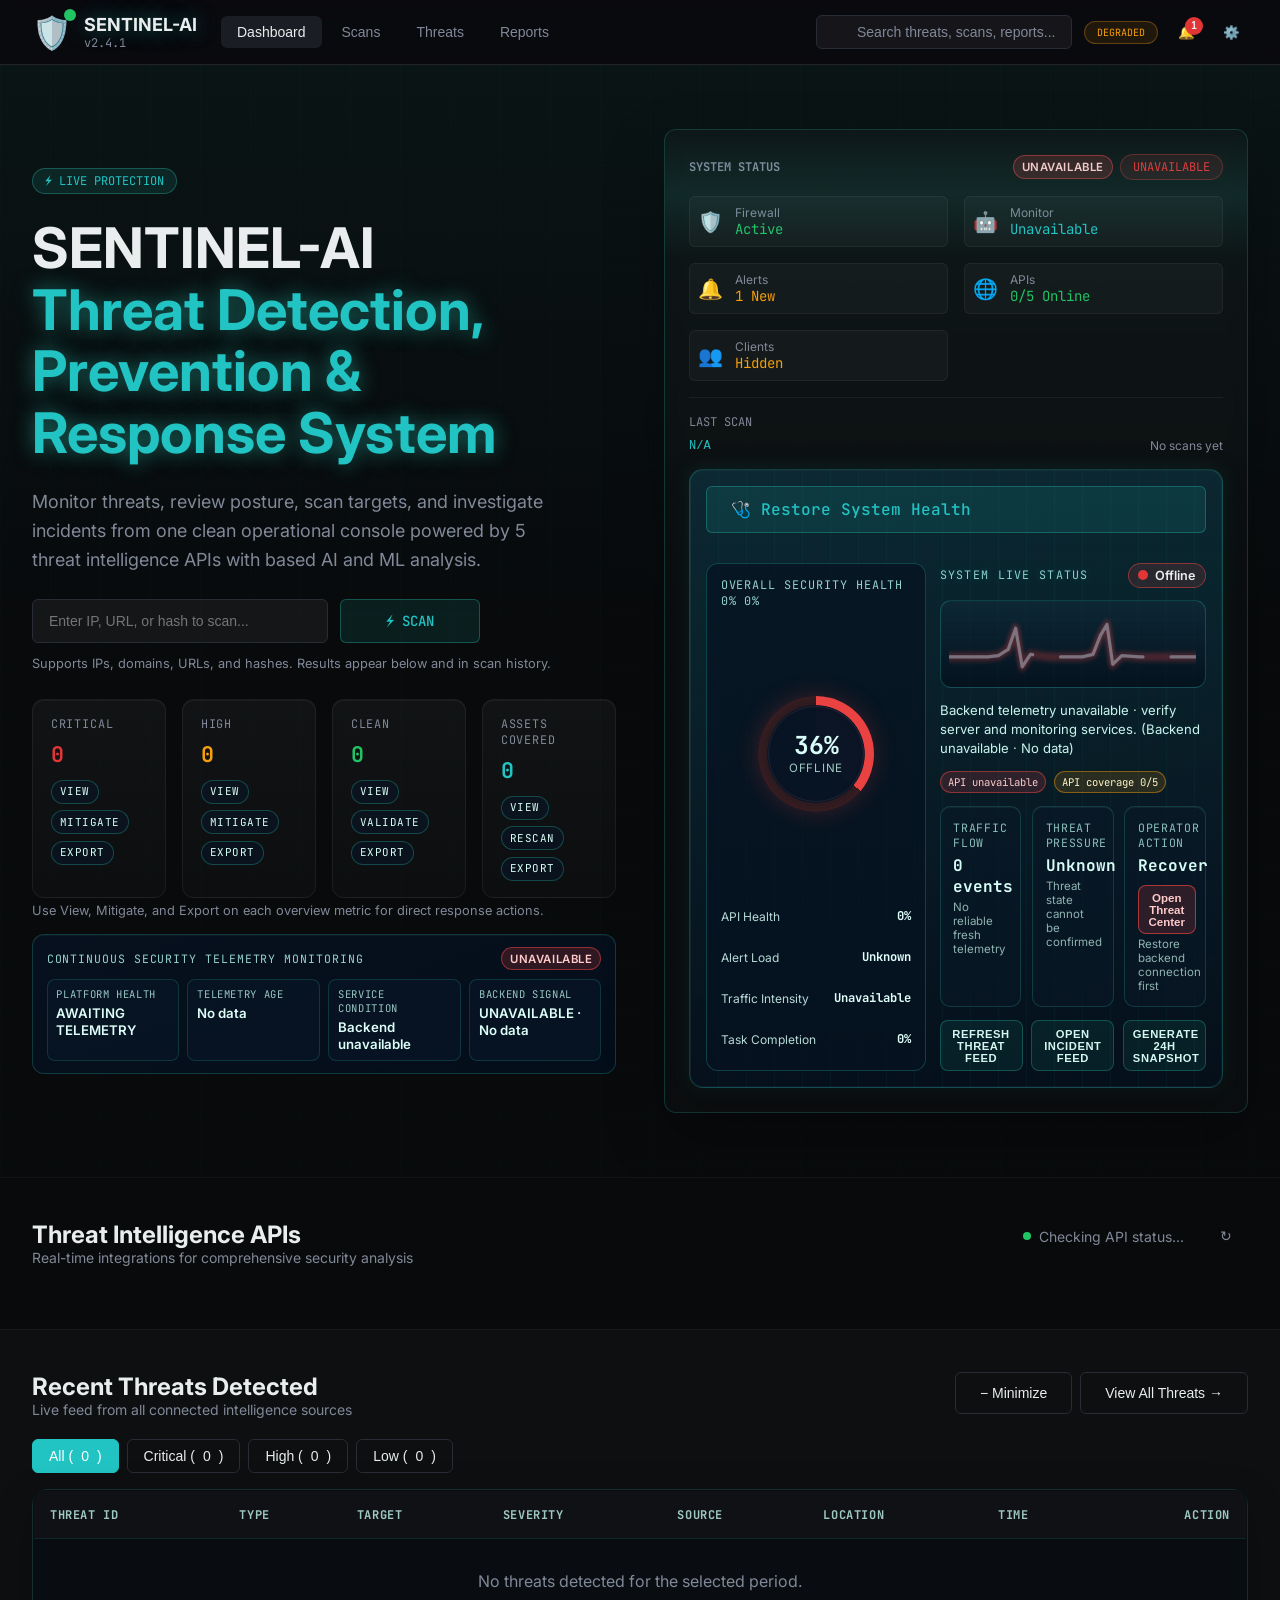
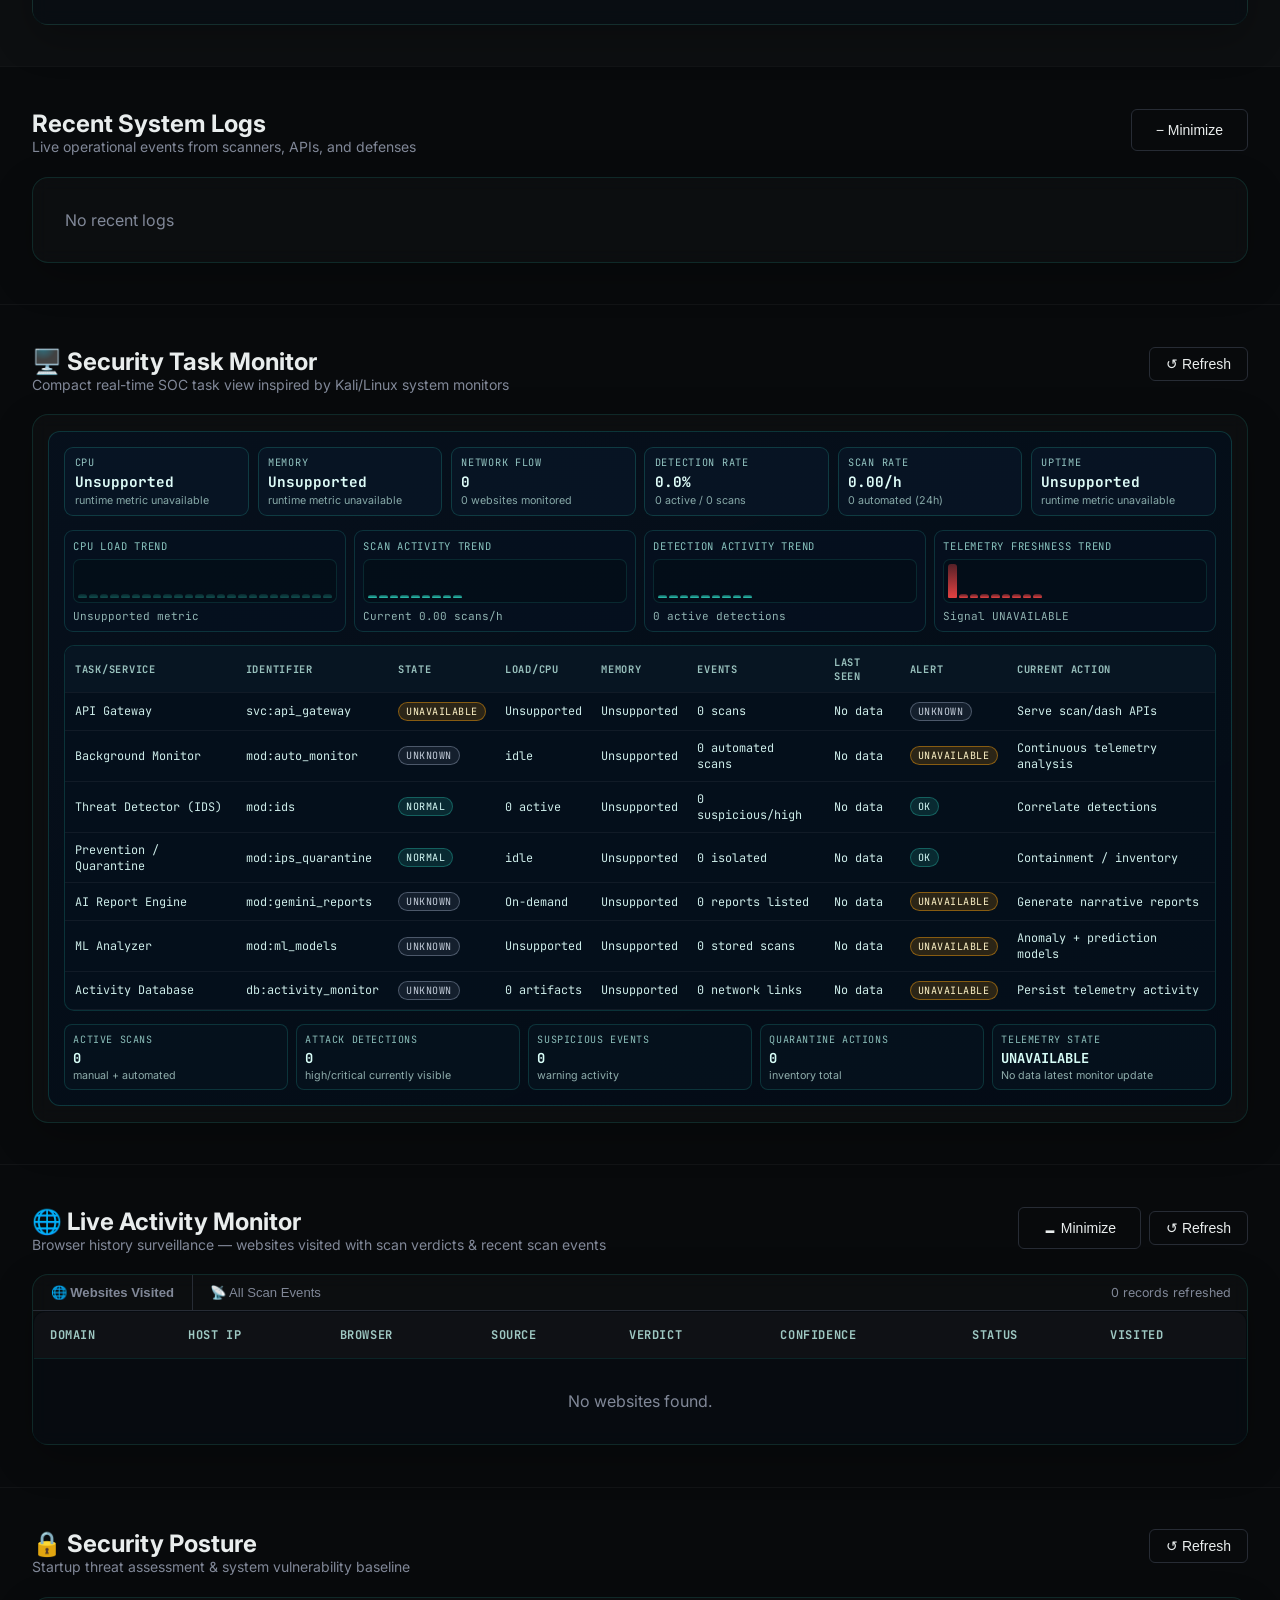
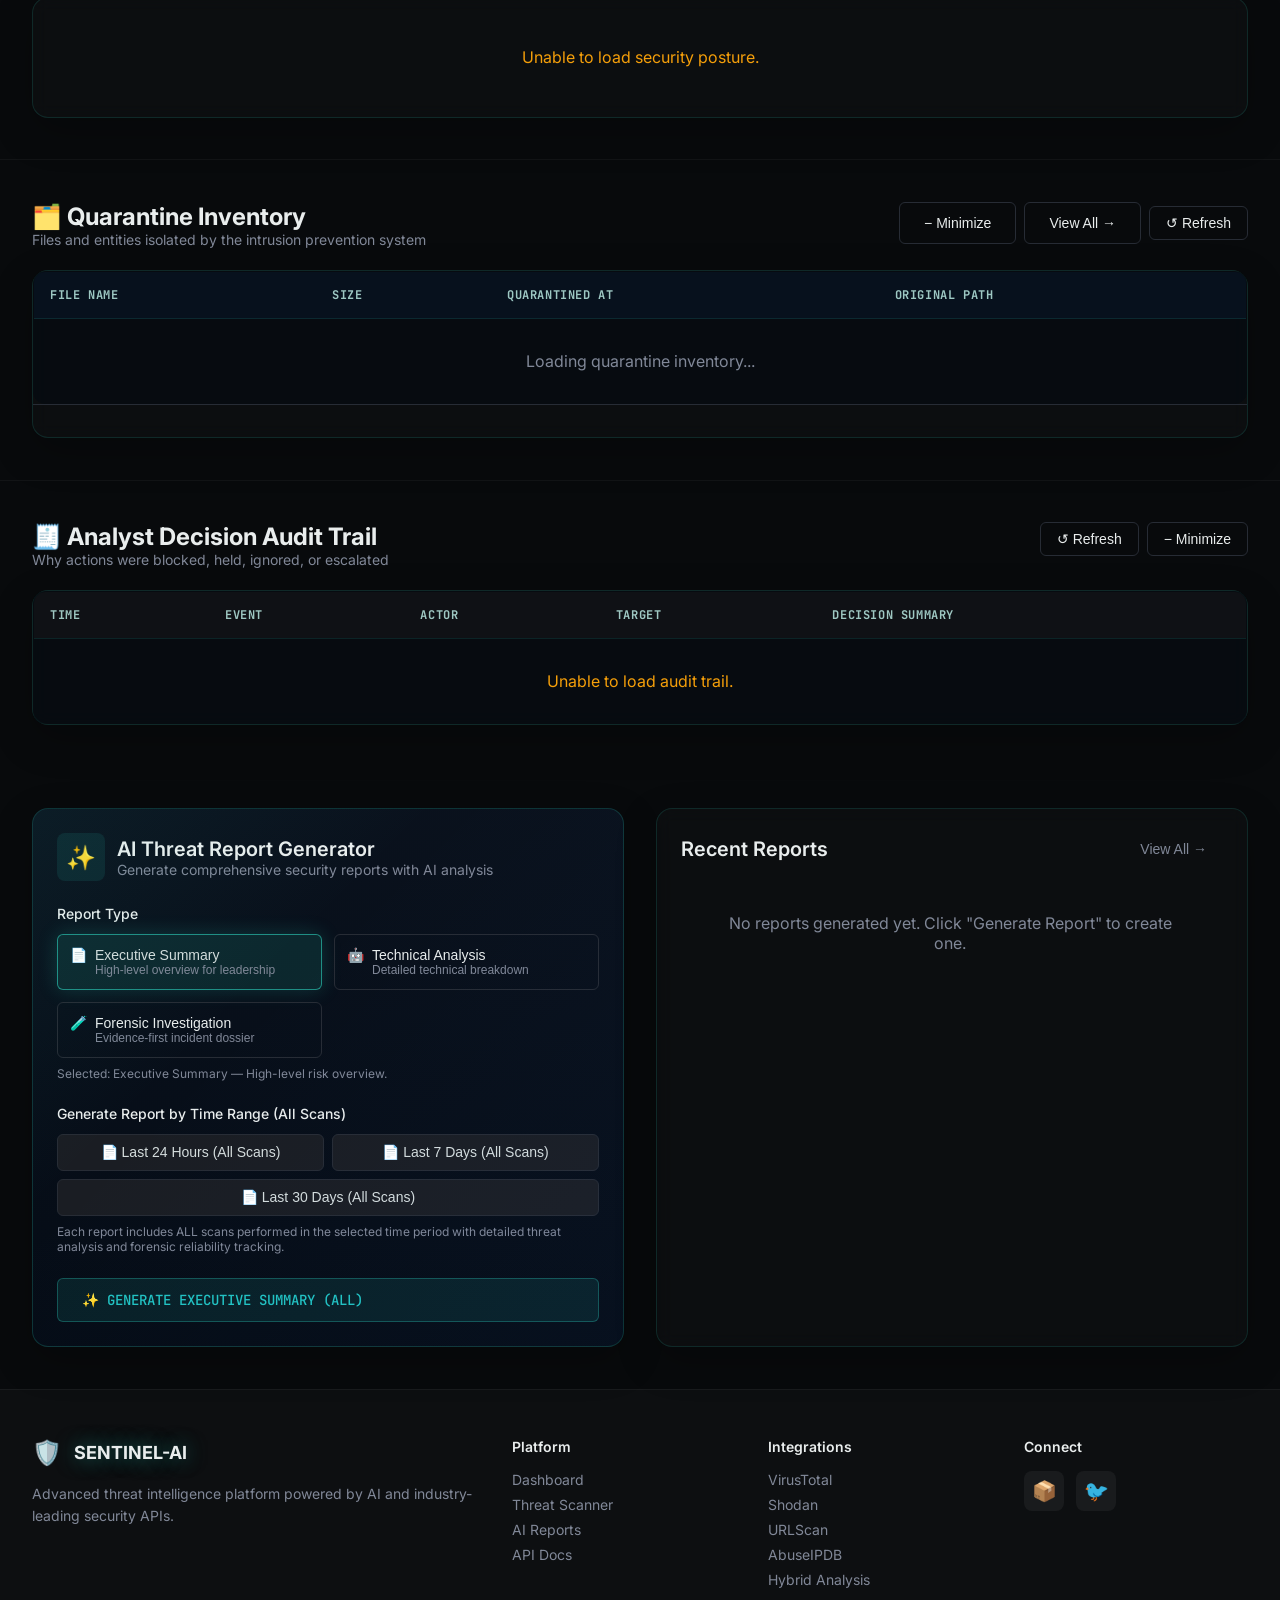
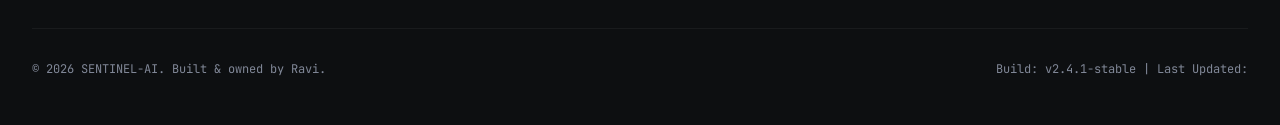
==== commit aff48e57: "Update main server logic and dashboard UI" ====
--- a/server/app/static/index.html
+++ b/server/app/static/index.html
@@ -2344,7 +2344,7 @@
                         <p>Monitor threats, review posture, scan targets, and investigate incidents from one clean operational console powered by 5 threat intelligence APIs with based AI and ML analysis.</p>
                         
                         <div class="scan-form">
-                            <input type="text" class="scan-input" id="scanInput" placeholder="Enter IP, URL, or hash to scan...">
+                            <input type="text" class="scan-input" id="scanInput" maxlength="2048" placeholder="Enter IP, URL, or hash to scan...">
                             <button class="btn btn-cyber" id="scanBtn">⚡ SCAN</button>
                         </div>
                         <div class="scan-helper">Supports IPs, domains, URLs, and hashes. Results appear below and in scan history.</div>
@@ -3014,6 +3014,7 @@
                         <label id="newScanTargetLabel" style="display:block;font-size:0.8rem;font-weight:600;margin-bottom:0.5rem;color:var(--muted-foreground);text-transform:uppercase;letter-spacing:0.05em;">Scan Target — IP · Domain · URL · Hash</label>
                         <div style="display:flex;gap:0.75rem;flex-wrap:wrap;">
                             <input type="text" id="newScanInput" class="scan-input"
+                                maxlength="2048"
                                    placeholder="192.168.1.1 · example.com · https://site.com · sha256..."
                                    style="flex:1;min-width:280px;">
                             <button class="btn btn-cyber" id="newScanBtn" style="white-space:nowrap;min-width:130px;">🔍 Start Scan</button>
@@ -8976,6 +8977,12 @@
                 return;
             }
 
+            if (target.length > 2048) {
+                showToast('Target is too long. Maximum allowed length is 2048 characters.', 'error');
+                addNotification('Scan Rejected', 'Target exceeds maximum length (2048).', 'warning');
+                return;
+            }
+
             const btn = document.getElementById('scanBtn') || document.getElementById('newScanBtn');
             setButtonLoadingState(btn, true, 'Scanning...');
 
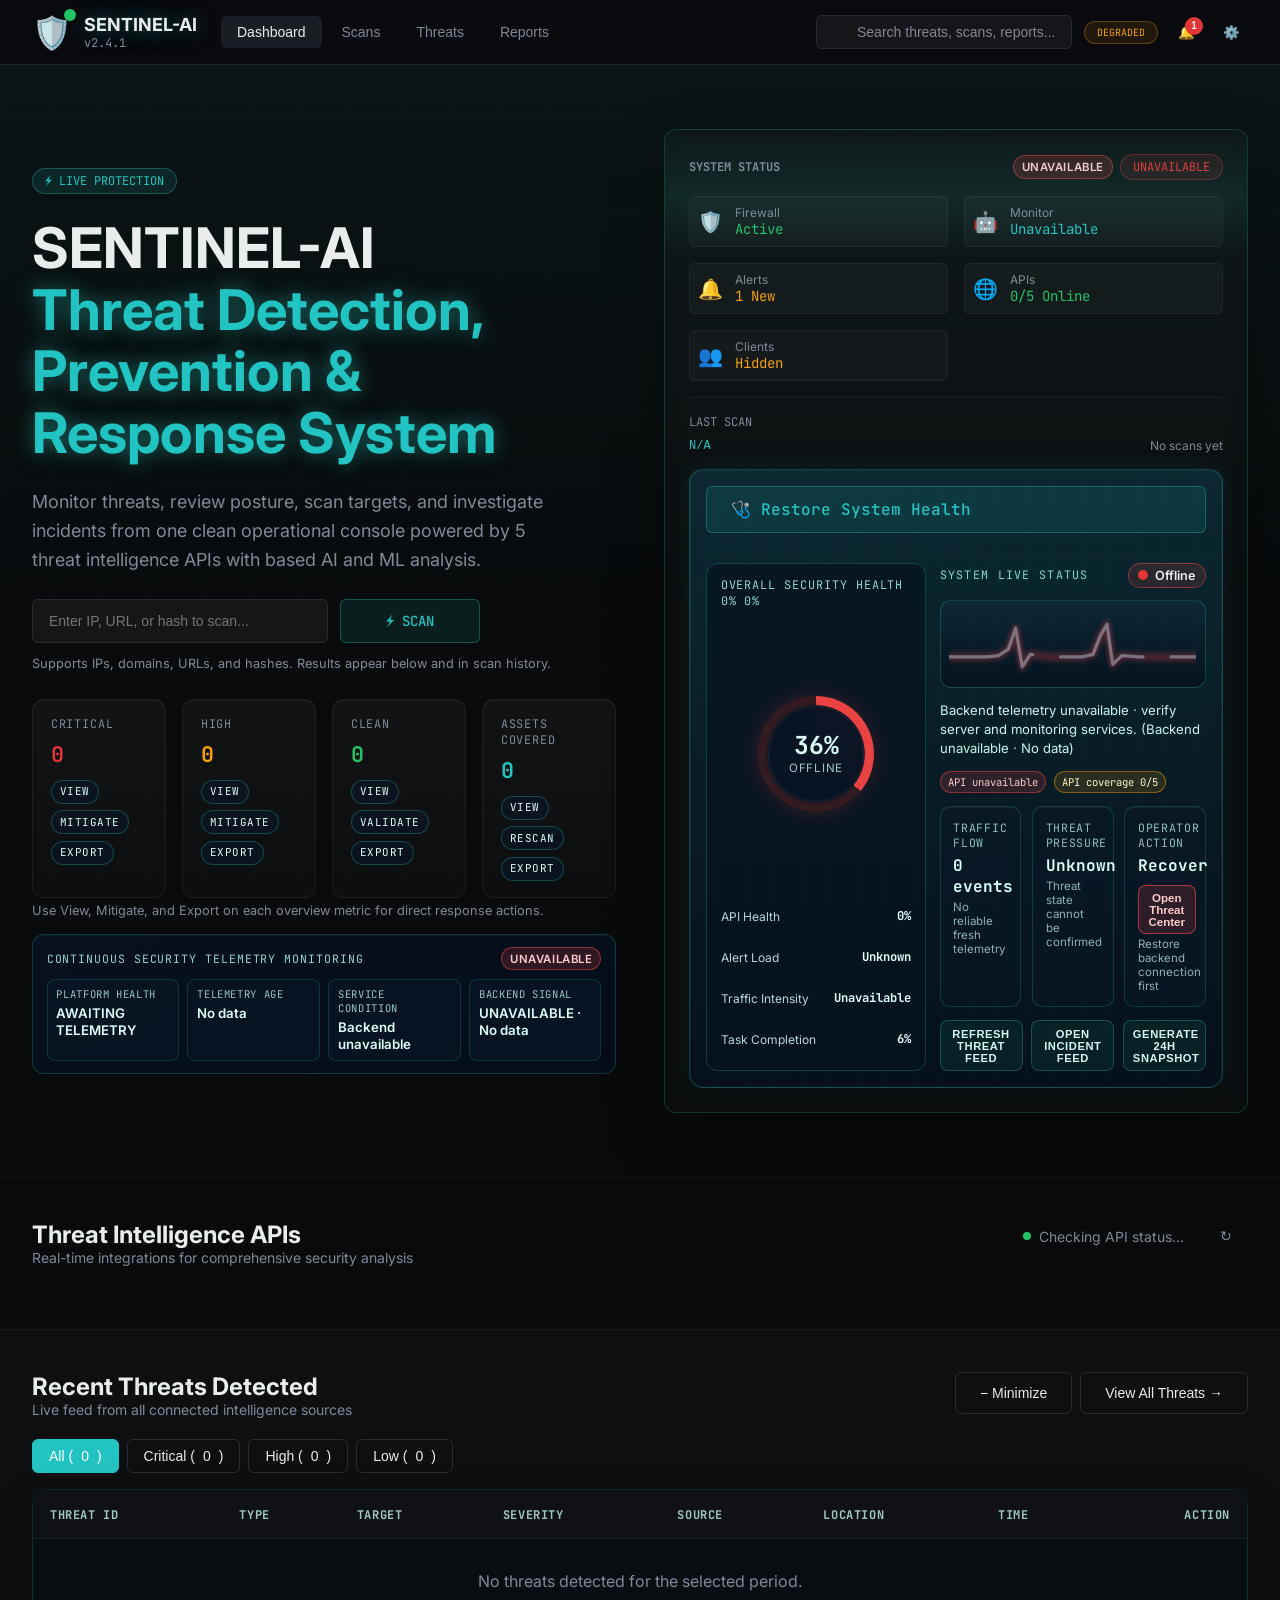
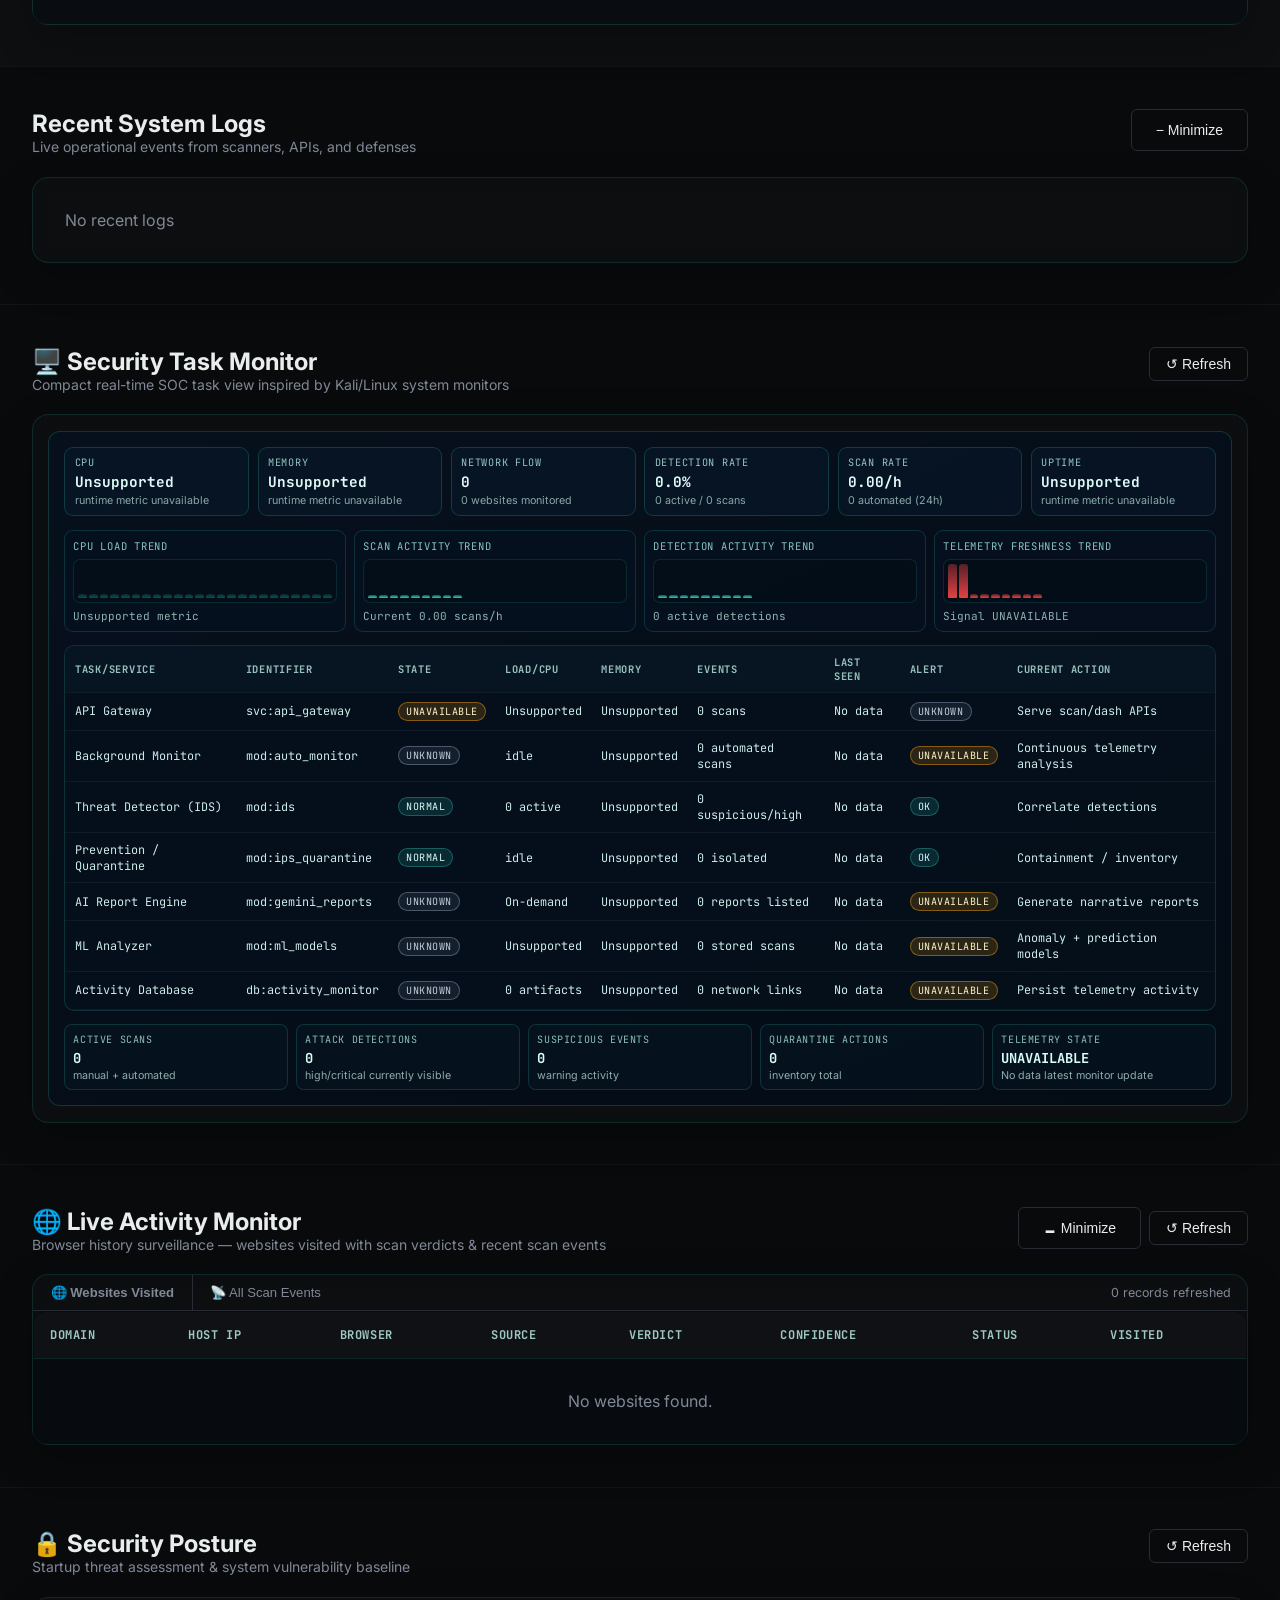
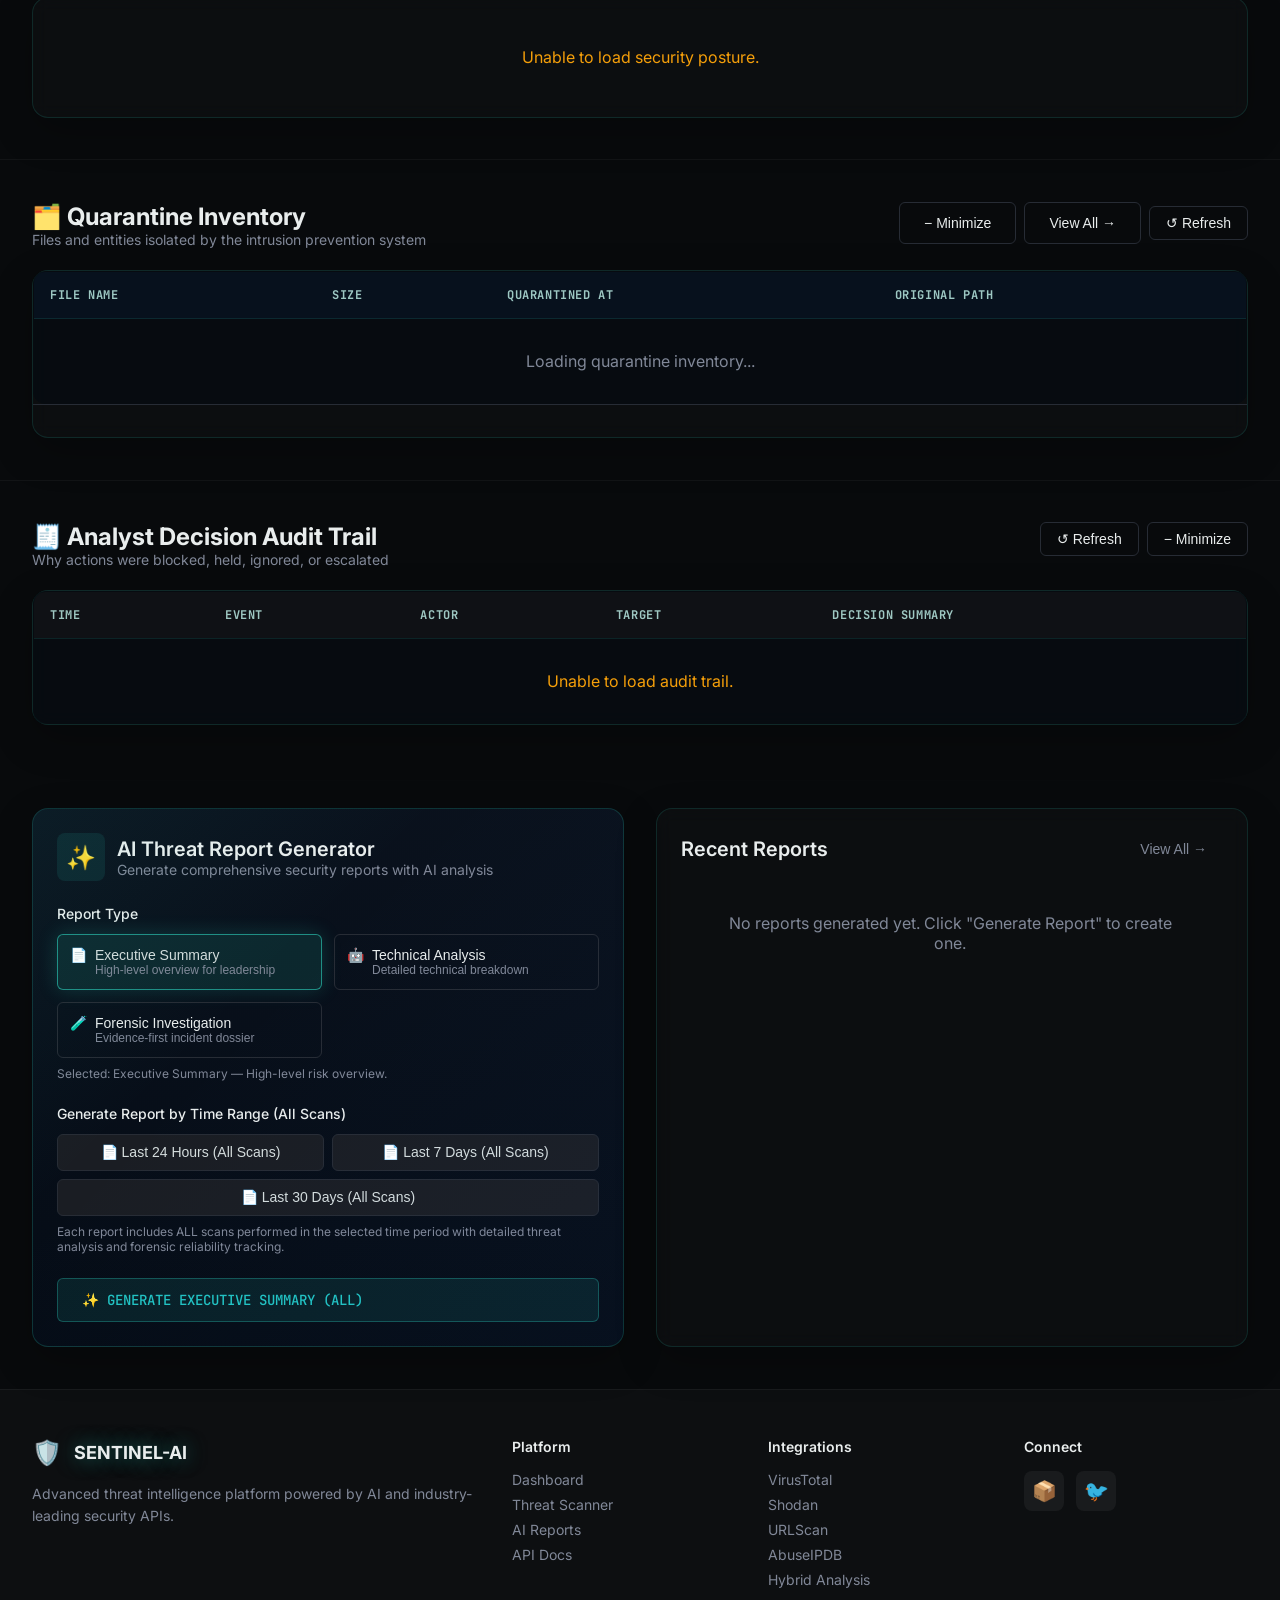
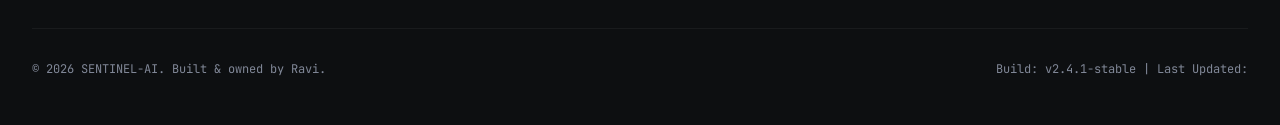
==== commit 9d0dbbe3: "Enhance threat intelligence integration and improve reporting, detection, and API services" ====
--- a/server/app/static/index.html
+++ b/server/app/static/index.html
@@ -1902,6 +1902,244 @@
             gap: 2rem;
         }
 
+        .report-analytics-shell {
+            display: grid;
+            gap: 1.25rem;
+        }
+
+        .report-analytics-top {
+            display: flex;
+            justify-content: space-between;
+            gap: 1rem;
+            align-items: flex-start;
+            flex-wrap: wrap;
+        }
+
+        .report-interval-pills {
+            display: flex;
+            gap: 0.5rem;
+            flex-wrap: wrap;
+        }
+
+        .report-interval-pill {
+            min-width: 86px;
+            justify-content: center;
+            border-radius: 999px;
+        }
+
+        .report-interval-pill.active {
+            border-color: rgba(45, 212, 191, 0.65);
+            background: rgba(45, 212, 191, 0.12);
+            color: var(--foreground);
+        }
+
+        .report-summary-grid {
+            display: grid;
+            grid-template-columns: repeat(4, minmax(0, 1fr));
+            gap: 0.85rem;
+        }
+
+        .report-summary-metric {
+            padding: 1rem 1.05rem;
+            border-radius: 14px;
+            background: linear-gradient(180deg, rgba(8, 16, 27, 0.95), rgba(7, 13, 22, 0.98));
+            border: 1px solid rgba(45, 212, 191, 0.12);
+        }
+
+        .report-summary-label {
+            font-size: 0.72rem;
+            text-transform: uppercase;
+            letter-spacing: 0.08em;
+            color: var(--muted-foreground);
+            margin-bottom: 0.35rem;
+        }
+
+        .report-summary-value {
+            font-size: 1.55rem;
+            font-weight: 700;
+            line-height: 1.1;
+        }
+
+        .report-summary-note {
+            margin-top: 0.35rem;
+            font-size: 0.74rem;
+            color: var(--muted-foreground);
+        }
+
+        .report-analytics-grid {
+            display: grid;
+            grid-template-columns: 1.15fr 0.85fr;
+            gap: 1rem;
+        }
+
+        .report-chart-card {
+            padding: 1.1rem;
+            min-width: 0;
+        }
+
+        .report-chart-wrap {
+            display: grid;
+            gap: 1rem;
+        }
+
+        .report-panel-head {
+            display: flex;
+            justify-content: space-between;
+            align-items: center;
+            gap: 0.85rem;
+            flex-wrap: wrap;
+            margin-bottom: 0.85rem;
+        }
+
+        .report-panel-head h3,
+        .report-panel-head h4 {
+            margin: 0;
+        }
+
+        .report-panel-head p {
+            margin-top: 0.2rem;
+            color: var(--muted-foreground);
+            font-size: 0.82rem;
+        }
+
+        .report-donut-row {
+            display: grid;
+            grid-template-columns: 230px 1fr;
+            gap: 1rem;
+            align-items: center;
+        }
+
+        .report-donut-shell {
+            position: relative;
+            width: 210px;
+            height: 210px;
+            border-radius: 50%;
+            margin: 0 auto;
+            background: conic-gradient(from 180deg, rgba(45, 212, 191, 0.9), rgba(59, 130, 246, 0.9), rgba(251, 191, 36, 0.9), rgba(239, 68, 68, 0.9));
+            box-shadow: inset 0 0 0 1px rgba(255,255,255,0.04), 0 18px 32px rgba(0,0,0,0.25);
+        }
+
+        .report-donut-shell::after {
+            content: '';
+            position: absolute;
+            inset: 20px;
+            background: linear-gradient(180deg, rgba(8, 16, 27, 0.98), rgba(5, 10, 16, 0.98));
+            border-radius: 50%;
+            box-shadow: inset 0 0 0 1px rgba(255,255,255,0.03);
+        }
+
+        .report-donut-center {
+            position: absolute;
+            inset: 0;
+            display: grid;
+            place-items: center;
+            z-index: 1;
+            text-align: center;
+            pointer-events: none;
+        }
+
+        .report-donut-center strong {
+            display: block;
+            font-size: 1.8rem;
+            line-height: 1;
+        }
+
+        .report-donut-center span {
+            display: block;
+            margin-top: 0.35rem;
+            font-size: 0.72rem;
+            color: var(--muted-foreground);
+        }
+
+        .report-donut-legend {
+            display: grid;
+            gap: 0.55rem;
+        }
+
+        .report-legend-item {
+            display: flex;
+            justify-content: space-between;
+            gap: 0.75rem;
+            align-items: center;
+            padding: 0.75rem 0.85rem;
+            border-radius: 12px;
+            background: rgba(255,255,255,0.03);
+            border: 1px solid rgba(255,255,255,0.04);
+        }
+
+        .report-legend-left {
+            display: flex;
+            align-items: center;
+            gap: 0.55rem;
+            min-width: 0;
+        }
+
+        .report-legend-swatch {
+            width: 10px;
+            height: 10px;
+            border-radius: 50%;
+            flex-shrink: 0;
+        }
+
+        .report-legend-label {
+            font-size: 0.85rem;
+            font-weight: 600;
+        }
+
+        .report-legend-value {
+            font-family: 'JetBrains Mono', monospace;
+            color: var(--muted-foreground);
+            font-size: 0.8rem;
+        }
+
+        .report-trend-svg {
+            width: 100%;
+            height: 260px;
+            overflow: visible;
+            display: block;
+        }
+
+        .report-trend-meta {
+            display: flex;
+            gap: 0.5rem;
+            flex-wrap: wrap;
+            margin-top: 0.65rem;
+        }
+
+        .report-snapshot-grid {
+            display: grid;
+            gap: 0.7rem;
+        }
+
+        .report-snapshot-item {
+            display: flex;
+            justify-content: space-between;
+            align-items: center;
+            gap: 0.85rem;
+            padding: 0.85rem 0.95rem;
+            border-radius: 12px;
+            background: rgba(255,255,255,0.03);
+            border: 1px solid rgba(255,255,255,0.04);
+        }
+
+        .report-snapshot-item strong {
+            font-size: 0.92rem;
+        }
+
+        .report-snapshot-item span {
+            color: var(--muted-foreground);
+            font-size: 0.8rem;
+        }
+
+        .report-archive-shell {
+            display: grid;
+            gap: 1rem;
+            max-height: 560px;
+            overflow-y: auto;
+            overflow-x: hidden;
+            padding-right: 0.25rem;
+        }
+
         .report-card {
             padding: 1.5rem;
             min-width: 0;
@@ -2254,6 +2492,10 @@
             .hero-grid { grid-template-columns: 1fr; }
             .api-grid { grid-template-columns: repeat(2, 1fr); }
             .report-grid { grid-template-columns: 1fr; }
+            .report-summary-grid { grid-template-columns: 1fr 1fr; }
+            .report-analytics-grid { grid-template-columns: 1fr; }
+            .report-donut-row { grid-template-columns: 1fr; }
+            .report-donut-shell { width: 190px; height: 190px; }
             .footer-grid { grid-template-columns: 1fr 1fr; }
             .nav { display: none; }
             .search-input { display: none; }
@@ -2286,6 +2528,7 @@
             .scan-form .btn { width: 100%; }
             .container, .header-container { padding-left: 1rem; padding-right: 1rem; }
             .posture-metrics-grid { grid-template-columns: 1fr; }
+            .report-summary-grid { grid-template-columns: 1fr; }
         }
     </style>
     <!-- disabled api.js to avoid API_BASE_URL conflict -->
@@ -3706,6 +3949,7 @@
         let uiState = {
             activePage: 'dashboard',
             selectedReportType: 'executive_summary',
+            selectedReportInterval: '24h',
             selectedScanType: 'ip',
             searchQuery: '',
             scansHistoryCollapsed: false,
@@ -3714,6 +3958,14 @@
             liveActivityCollapsed: false,
             lastThreatReviewAt: 0,
             threatReviewSuppressedUntil: 0,
+        };
+        let selectedReportInterval = '24h';
+        let latestReportAnalytics = {
+            timeRange: '24h',
+            stats: null,
+            trends: [],
+            reports: [],
+            fetchedAt: null,
         };
         let isPageVisible = true;
         let panelState = {
@@ -3781,6 +4033,7 @@
         const API_ENDPOINTS = {
             // Dashboard
             dashboardStats: '/api/v1/dashboard/stats',
+            dashboardTrends: '/api/v1/dashboard/trends',
             dashboardLogs: '/api/v1/dashboard/logs',
             dashboardApiStatus: '/api/v1/dashboard/api-status',
             dashboardSystemHealth: '/api/v1/dashboard/system-health',
@@ -3865,8 +4118,10 @@
         let promptSuppressedByQuarantine = false;
         let activeEscalationPrompt = null;
         const THREAT_REVIEW_SUPPRESSION_MS = 10 * 60 * 1000;
+        const PROMPT_RESPONSE_TIMEOUT_MS = 60 * 1000;
         const PROMPT_ESCALATION_UNANSWERED_THRESHOLD = 5;
         const PROMPT_ESCALATION_BLOCK_THRESHOLD = 5;
+        let activeSecurityPromptTimer = null;
         const securityEscalationState = {
             consecutiveBlocks: 0,
             unansweredPromptSignals: 0,
@@ -5988,6 +6243,304 @@
                 allReports = [];
                 return allReports;
             }
+        }
+
+        function normalizeReportInterval(interval) {
+            const normalized = String(interval || '24h').trim().toLowerCase();
+            return ['24h', '7d', '30d'].includes(normalized) ? normalized : '24h';
+        }
+
+        function getReportIntervalConfig(interval) {
+            const normalized = normalizeReportInterval(interval);
+            const configs = {
+                '24h': { label: 'Last 24 Hours', minutes: 60, description: 'Operator scans in the last 24 hours' },
+                '7d': { label: 'Last 7 Days', minutes: 360, description: 'Operator scans across the last 7 days' },
+                '30d': { label: 'Last 30 Days', minutes: 1440, description: 'Operator scans across the last 30 days' },
+            };
+            return { interval: normalized, ...configs[normalized] };
+        }
+
+        function buildReportSeverityBreakdown(stats = {}) {
+            const critical = Number(stats.critical_threats || 0);
+            const high = Number(stats.high_threats || 0);
+            const medium = Number(stats.medium_threats || 0);
+            const low = Number(stats.low_threats || 0);
+            const clean = Number(stats.clean_scans || 0);
+            return [
+                { label: 'Critical', value: critical, color: 'rgba(239, 68, 68, 0.96)' },
+                { label: 'High', value: high, color: 'rgba(245, 158, 11, 0.96)' },
+                { label: 'Medium', value: medium, color: 'rgba(59, 130, 246, 0.96)' },
+                { label: 'Low', value: low, color: 'rgba(45, 212, 191, 0.96)' },
+                { label: 'Clean', value: clean, color: 'rgba(148, 163, 184, 0.92)' },
+            ].filter((item) => Number(item.value || 0) > 0);
+        }
+
+        function renderReportIntervalPills(container) {
+            if (!container) return;
+            const options = ['24h', '7d', '30d'];
+            const active = normalizeReportInterval(selectedReportInterval);
+            container.innerHTML = options.map((interval) => {
+                const meta = getReportIntervalConfig(interval);
+                const isActive = interval === active;
+                return `
+                    <button type="button" class="btn btn-outline btn-sm report-interval-pill ${isActive ? 'active' : ''}" onclick="selectReportAnalyticsInterval('${interval}')">
+                        ${escHtml(meta.label)}
+                    </button>
+                `;
+            }).join('');
+        }
+
+        function renderReportSeverityDonut() {
+            const target = document.getElementById('reportSeverityDonutHost');
+            const legend = document.getElementById('reportSeverityLegend');
+            const stats = asObject(latestReportAnalytics.stats) || {};
+            if (!target || !legend) return;
+
+            const breakdown = buildReportSeverityBreakdown(stats);
+            const total = breakdown.reduce((sum, item) => sum + Number(item.value || 0), 0);
+
+            if (!total) {
+                target.innerHTML = `
+                    <div class="report-donut-shell" style="background: radial-gradient(circle at center, rgba(45,212,191,0.18), rgba(8,16,27,0.4) 65%, rgba(8,16,27,0.9));">
+                        <div class="report-donut-center">
+                            <div>
+                                <strong>0</strong>
+                                <span>No scan history in this interval</span>
+                            </div>
+                        </div>
+                    </div>
+                `;
+                legend.innerHTML = '<div style="color:var(--muted-foreground);font-size:0.85rem;">No severity data available for the selected interval.</div>';
+                return;
+            }
+
+            let start = 0;
+            const segments = breakdown.map((item) => {
+                const portion = (Number(item.value || 0) / total) * 100;
+                const end = start + portion;
+                const segment = `${item.color} ${start.toFixed(2)}% ${end.toFixed(2)}%`;
+                start = end;
+                return segment;
+            }).join(', ');
+
+            target.innerHTML = `
+                <div class="report-donut-shell" style="background: conic-gradient(from 180deg, ${segments});">
+                    <div class="report-donut-center">
+                        <div>
+                            <strong>${total}</strong>
+                            <span>Total threats in ${getReportIntervalConfig(selectedReportInterval).label}</span>
+                        </div>
+                    </div>
+                </div>
+            `;
+
+            legend.innerHTML = breakdown.map((item) => `
+                <div class="report-legend-item">
+                    <div class="report-legend-left">
+                        <span class="report-legend-swatch" style="background:${item.color};"></span>
+                        <span class="report-legend-label">${escHtml(item.label)}</span>
+                    </div>
+                    <div class="report-legend-value">${Number(item.value || 0)} (${total > 0 ? Math.round((Number(item.value || 0) / total) * 100) : 0}%)</div>
+                </div>
+            `).join('');
+        }
+
+        function renderReportTrendChart() {
+            const chartHost = document.getElementById('reportTrendChart');
+            if (!chartHost) return;
+
+            const trendSeries = Array.isArray(latestReportAnalytics.trends) ? latestReportAnalytics.trends : [];
+            if (!trendSeries.length) {
+                chartHost.innerHTML = '<div style="min-height:240px;display:grid;place-items:center;color:var(--muted-foreground);">No trend points available for this interval.</div>';
+                return;
+            }
+
+            const formatTrendLabel = (rawTs, index) => {
+                const parsed = rawTs ? new Date(rawTs) : null;
+                if (!parsed || Number.isNaN(parsed.getTime())) {
+                    return `P${index + 1}`;
+                }
+                const interval = normalizeReportInterval(selectedReportInterval);
+                if (interval === '24h') {
+                    return parsed.toLocaleTimeString([], { hour: '2-digit', minute: '2-digit', hour12: false });
+                }
+                return parsed.toLocaleDateString([], { month: 'short', day: 'numeric' });
+            };
+
+            const points = trendSeries.map((point, index) => ({
+                label: formatTrendLabel(point.timestamp || point.time || '', index),
+                value: Number(point.total_threats ?? point.manual_threats ?? point.total_scans ?? 0),
+                scans: Number(point.total_scans ?? point.manual_scans ?? 0),
+            }));
+            const width = 760;
+            const height = 240;
+            const padding = 24;
+            const innerWidth = width - padding * 2;
+            const innerHeight = height - padding * 2;
+            const maxValue = Math.max(1, ...points.map((point) => point.value));
+            const stepX = points.length > 1 ? innerWidth / (points.length - 1) : innerWidth;
+            const coords = points.map((point, index) => {
+                const x = padding + (stepX * index);
+                const y = padding + (innerHeight - ((point.value / maxValue) * innerHeight));
+                return { x, y, ...point };
+            });
+            const linePoints = coords.map((point) => `${point.x.toFixed(1)},${point.y.toFixed(1)}`).join(' ');
+            const areaPoints = `${padding},${height - padding} ${linePoints} ${padding + innerWidth},${height - padding}`;
+
+            chartHost.innerHTML = `
+                <svg class="report-trend-svg" viewBox="0 0 ${width} ${height}" preserveAspectRatio="none" role="img" aria-label="Threat trend over time">
+                    <defs>
+                        <linearGradient id="reportTrendFill" x1="0" x2="0" y1="0" y2="1">
+                            <stop offset="0%" stop-color="rgba(45,212,191,0.34)" />
+                            <stop offset="100%" stop-color="rgba(45,212,191,0.02)" />
+                        </linearGradient>
+                    </defs>
+                    <rect x="0" y="0" width="${width}" height="${height}" rx="18" fill="rgba(255,255,255,0.02)" stroke="rgba(255,255,255,0.04)" />
+                    <path d="M ${areaPoints}" fill="url(#reportTrendFill)" opacity="0.95"></path>
+                    <polyline points="${linePoints}" fill="none" stroke="rgba(45,212,191,0.95)" stroke-width="3.5" stroke-linecap="round" stroke-linejoin="round"></polyline>
+                    ${coords.map((point) => `
+                        <g>
+                            <circle cx="${point.x.toFixed(1)}" cy="${point.y.toFixed(1)}" r="4.5" fill="rgba(8,16,27,0.95)" stroke="rgba(45,212,191,0.95)" stroke-width="2"></circle>
+                            <text x="${point.x.toFixed(1)}" y="${(height - 8).toFixed(1)}" text-anchor="middle" fill="rgba(170,199,195,0.9)" font-size="10">${escHtml(point.label)}</text>
+                        </g>
+                    `).join('')}
+                </svg>
+                <div class="report-trend-meta">
+                    <span class="badge badge-safe">${coords.length} points</span>
+                    <span class="badge">Peak ${Math.max(...coords.map((point) => point.value))}</span>
+                    <span class="badge">Range ${escHtml(getReportIntervalConfig(selectedReportInterval).label)}</span>
+                </div>
+            `;
+        }
+
+        function renderReportSnapshot() {
+            const snapshot = document.getElementById('reportIntervalSnapshot');
+            const stats = asObject(latestReportAnalytics.stats) || {};
+            if (!snapshot) return;
+
+            const totalScans = Number(stats.total ?? stats.total_scans ?? 0);
+            const threatsDetected = Number(stats.threats_detected ?? stats.manual_threats_detected ?? 0);
+            const criticalThreats = Number(stats.critical_threats ?? 0);
+            const highThreats = Number(stats.high_threats ?? 0);
+            const mediumThreats = Number(stats.medium_threats ?? 0);
+            const lowThreats = Number(stats.low_threats ?? 0);
+            const cleanScans = Number(stats.clean_scans ?? 0);
+            const filesScanned = Number(stats.files_scanned ?? 0);
+            const urlsScanned = Number(stats.urls_scanned ?? 0);
+            const ipsScanned = Number(stats.ips_scanned ?? 0);
+            const domainsScanned = Number(stats.domains_scanned ?? 0);
+            const hashesScanned = Number(stats.hashes_scanned ?? 0);
+
+            const rows = [
+                ['Total scans', totalScans, 'All DB-backed scans in interval'],
+                ['Threats detected', threatsDetected, 'Threat-bearing scans only'],
+                ['Critical / High', criticalThreats + highThreats, 'Escalated verdicts'],
+                ['Medium / Low', mediumThreats + lowThreats, 'Lower-confidence detections'],
+                ['Clean scans', cleanScans, 'No threat indicators'],
+                ['Assets covered', filesScanned + urlsScanned + ipsScanned + domainsScanned + hashesScanned, 'Files, URLs, IPs, domains, hashes'],
+            ];
+
+            snapshot.innerHTML = rows.map(([label, value, note]) => `
+                <div class="report-snapshot-item">
+                    <div>
+                        <strong>${escHtml(label)}</strong><br>
+                        <span>${escHtml(note)}</span>
+                    </div>
+                    <div class="report-summary-value" style="font-size:1.15rem;">${Number(value || 0)}</div>
+                </div>
+            `).join('');
+        }
+
+        function renderReportAnalyticsMeta() {
+            const rangeEl = document.getElementById('reportAnalyticsRange');
+            const updatedEl = document.getElementById('reportAnalyticsUpdatedAt');
+            const sourceEl = document.getElementById('reportAnalyticsSource');
+            const stats = asObject(latestReportAnalytics.stats) || {};
+            if (rangeEl) rangeEl.textContent = getReportIntervalConfig(selectedReportInterval).label;
+            if (updatedEl) updatedEl.textContent = latestReportAnalytics.fetchedAt ? new Date(latestReportAnalytics.fetchedAt).toLocaleString() : 'Pending refresh';
+            if (sourceEl) {
+                const total = Number(stats.total ?? stats.total_scans ?? 0);
+                sourceEl.textContent = total > 0 ? `${total} scan-history records` : 'No scan-history records in interval';
+            }
+        }
+
+        function renderReportAnalytics() {
+            renderReportIntervalPills(document.getElementById('reportIntervalPills'));
+            renderReportAnalyticsMeta();
+            renderReportSeverityDonut();
+            renderReportTrendChart();
+            renderReportSnapshot();
+
+            const stats = asObject(latestReportAnalytics.stats) || {};
+            const summaryTarget = document.getElementById('reportSummaryGrid');
+            if (summaryTarget) {
+                const totalScans = Number(stats.total ?? stats.total_scans ?? 0);
+                const threatsDetected = Number(stats.threats_detected ?? stats.manual_threats_detected ?? 0);
+                const criticalThreats = Number(stats.critical_threats ?? 0);
+                const cleanScans = Number(stats.clean_scans ?? 0);
+                const detectionRate = totalScans > 0 ? ((threatsDetected / totalScans) * 100) : 0;
+                summaryTarget.innerHTML = [
+                    { label: 'Total scans', value: totalScans, note: 'History-backed scans in range', tone: 'primary' },
+                    { label: 'Threats detected', value: threatsDetected, note: `${detectionRate.toFixed(1)}% detection rate`, tone: 'destructive' },
+                    { label: 'Critical threats', value: criticalThreats, note: 'Escalations requiring attention', tone: 'warning' },
+                    { label: 'Clean scans', value: cleanScans, note: 'No threat indicators found', tone: 'success' },
+                ].map((item) => `
+                    <div class="report-summary-metric">
+                        <div class="report-summary-label">${escHtml(item.label)}</div>
+                        <div class="report-summary-value ${item.tone}" style="color:${item.tone === 'destructive' ? 'var(--destructive)' : item.tone === 'warning' ? 'var(--warning)' : item.tone === 'success' ? 'var(--success)' : 'var(--primary)'};">${Number(item.value || 0)}</div>
+                        <div class="report-summary-note">${escHtml(item.note)}</div>
+                    </div>
+                `).join('');
+            }
+        }
+
+        function selectReportAnalyticsInterval(interval) {
+            selectedReportInterval = normalizeReportInterval(interval);
+            uiState.selectedReportInterval = selectedReportInterval;
+            persistUIState();
+            refreshReportAnalytics(true);
+        }
+
+        async function refreshReportAnalytics(force = false) {
+            const requestId = Date.now();
+            latestReportAnalytics.requestId = requestId;
+            const interval = normalizeReportInterval(selectedReportInterval);
+            selectedReportInterval = interval;
+            uiState.selectedReportInterval = interval;
+            if (force) persistUIState();
+            const config = getReportIntervalConfig(interval);
+
+            const statsPromise = apiRequest(`${API_ENDPOINTS.dashboardStats}?time_range=${encodeURIComponent(interval)}`, { timeoutMs: 20000 });
+            const trendsPromise = apiRequest(`${API_ENDPOINTS.dashboardTrends}?time_range=${encodeURIComponent(interval)}`, { timeoutMs: 20000 });
+            const reportsPromise = fetchAllReports();
+
+            const [statsResult, trendsResult, reportsResult] = await Promise.allSettled([statsPromise, trendsPromise, reportsPromise]);
+
+            const stats = statsResult.status === 'fulfilled' ? asObject(statsResult.value) : null;
+            const trends = trendsResult.status === 'fulfilled'
+                ? asObject(trendsResult.value)
+                : null;
+            const reports = Array.isArray(reportsResult.status === 'fulfilled' ? reportsResult.value : allReports)
+                ? (reportsResult.status === 'fulfilled' ? reportsResult.value : allReports)
+                : [];
+
+            // Ignore stale async responses when a newer refresh was started.
+            if (latestReportAnalytics.requestId !== requestId) {
+                return;
+            }
+
+            latestReportAnalytics = {
+                requestId,
+                timeRange: interval,
+                config,
+                stats,
+                trends: Array.isArray(trends?.series) ? trends.series : [],
+                reports,
+                fetchedAt: new Date().toISOString(),
+            };
+
+            renderReportAnalytics();
+            renderRecentReports();
         }
 
         function setScanType(type) {
@@ -6906,20 +7459,103 @@
             const container = document.getElementById('allReportsPage');
             
             if (!container) return; // Not on reports page
-            
-            container.innerHTML = '<div style="text-align: center; padding: 2rem; color: var(--muted-foreground);">Loading reports...</div>';
-            
+
+            container.innerHTML = `
+                <div class="report-analytics-shell">
+                    <div class="report-analytics-top">
+                        <div>
+                            <span class="badge">SCAN HISTORY REPORTING</span>
+                            <h2 style="margin:0.7rem 0 0.35rem;">Threat Analytics Overview</h2>
+                            <p style="margin:0; color: var(--muted-foreground);">DB-backed interval analytics and report history. Refresh updates from the latest scan records only.</p>
+                        </div>
+                        <div style="display:grid; gap:0.65rem; justify-items:end;">
+                            <div style="display:flex; gap:0.5rem; flex-wrap:wrap; justify-content:flex-end;">
+                                <span class="badge badge-safe" id="reportAnalyticsSource">Scan-history synced</span>
+                                <span class="badge" id="reportAnalyticsRange">Last 24 Hours</span>
+                                <span class="badge" id="reportAnalyticsUpdatedAt">Pending refresh</span>
+                            </div>
+                            <div style="display:flex; gap:0.5rem; flex-wrap:wrap; justify-content:flex-end;">
+                                <button class="btn btn-outline btn-sm" type="button" onclick="refreshReportAnalytics(true)">↺ Refresh</button>
+                                <button class="btn btn-cyber btn-sm" type="button" onclick="generateReportForInterval(selectedReportInterval || '24h')">Generate Interval Report</button>
+                            </div>
+                        </div>
+                    </div>
+
+                    <div class="report-interval-pills" id="reportIntervalPills"></div>
+
+                    <div class="report-summary-grid" id="reportSummaryGrid">
+                        <div class="report-summary-metric"><div class="report-summary-label">Total scans</div><div class="report-summary-value">0</div><div class="report-summary-note">Loading interval history…</div></div>
+                        <div class="report-summary-metric"><div class="report-summary-label">Threats detected</div><div class="report-summary-value">0</div><div class="report-summary-note">Loading interval history…</div></div>
+                        <div class="report-summary-metric"><div class="report-summary-label">Critical threats</div><div class="report-summary-value">0</div><div class="report-summary-note">Loading interval history…</div></div>
+                        <div class="report-summary-metric"><div class="report-summary-label">Clean scans</div><div class="report-summary-value">0</div><div class="report-summary-note">Loading interval history…</div></div>
+                    </div>
+
+                    <div class="report-analytics-grid">
+                        <div class="card card-cyber report-chart-card">
+                            <div class="report-panel-head">
+                                <div>
+                                    <h3>Threat Trend Over Time</h3>
+                                    <p>Severity distribution and time-series events built from scan history only.</p>
+                                </div>
+                            </div>
+                            <div class="report-donut-row">
+                                <div id="reportSeverityDonutHost"></div>
+                                <div id="reportSeverityLegend" class="report-donut-legend"></div>
+                            </div>
+                            <div style="margin-top:1rem;">
+                                <div class="report-panel-head">
+                                    <div>
+                                        <h4>Event Over Time</h4>
+                                        <p>Refresh updates the chart with the latest interval data.</p>
+                                    </div>
+                                </div>
+                                <div id="reportTrendChart"></div>
+                            </div>
+                        </div>
+
+                        <div class="card card-glass report-chart-card">
+                            <div class="report-panel-head">
+                                <div>
+                                    <h3>Interval Snapshot</h3>
+                                    <p>Breakdown of scans and threat intensity for the selected window.</p>
+                                </div>
+                            </div>
+                            <div id="reportIntervalSnapshot" class="report-snapshot-grid"></div>
+                        </div>
+                    </div>
+
+                    <div class="card card-glass report-chart-card">
+                        <div class="report-panel-head">
+                            <div>
+                                <h3>Recent Reports</h3>
+                                <p>Generated reports stay linked to the scan history interval they were created from.</p>
+                            </div>
+                            <button class="btn btn-ghost btn-sm" id="viewAllReportsBtnInline" type="button" onclick="viewAllReports()">View All →</button>
+                        </div>
+                        <div id="recentReports"></div>
+                    </div>
+
+                    <div class="card card-glass report-chart-card">
+                        <div class="report-panel-head">
+                            <div>
+                                <h3>Full Report Archive</h3>
+                                <p>All report artifacts currently stored in the report history cache.</p>
+                            </div>
+                        </div>
+                        <div id="allReportsArchiveList" class="report-archive-shell"></div>
+                    </div>
+                </div>
+            `;
+
             try {
-                await fetchAllReports();
-                
-                if (!Array.isArray(allReports) || allReports.length === 0) {
-                    container.innerHTML = '<div style="text-align: center; padding: 3rem; color: var(--muted-foreground);"><div style="font-size: 3rem; margin-bottom: 1rem;">📄</div><div style="font-size: 1.125rem; margin-bottom: 0.5rem;">No Reports Generated Yet</div><div style="font-size: 0.875rem;">Click "Generate New Report" to create your first report</div></div>';
-                    return;
-                }
-                
-                container.innerHTML = `
-                    <div style="display: grid; gap: 1rem;">
-                        ${allReports.map(report => `
+                await refreshReportAnalytics(true);
+
+                const archiveContainer = document.getElementById('allReportsArchiveList');
+                if (archiveContainer) {
+                    if (!Array.isArray(allReports) || allReports.length === 0) {
+                        archiveContainer.innerHTML = '<div style="text-align:center;padding:2rem;color:var(--muted-foreground);">No reports generated yet. Create an interval report or a scan report to populate this archive.</div>';
+                    } else {
+                        archiveContainer.innerHTML = allReports.map(report => `
                             <div class="report-item">
                                 <div class="report-item-left">
                                     <div class="report-item-icon">📄</div>
@@ -6938,9 +7574,10 @@
                                     <button class="btn btn-outline btn-sm" onclick="downloadReportById('${report.download_url || report.report_id}')">⬇️ Download PDF</button>
                                 </div>
                             </div>
-                        `).join('')}
-                    </div>
-                `;
+                        `).join('');
+                    }
+                }
+
                 if (currentSearchQuery) applyDashboardSearch(currentSearchQuery);
             } catch (error) {
                 container.innerHTML = `<div style="text-align: center; padding: 2rem; color: var(--destructive);">Failed to load reports: ${error.message}</div>`;
@@ -8508,6 +9145,10 @@
         function openSecurityPrompt(prompt) {
             if (!prompt) return;
             activeSecurityPrompt = prompt;
+            if (activeSecurityPromptTimer) {
+                clearTimeout(activeSecurityPromptTimer);
+                activeSecurityPromptTimer = null;
+            }
             addNotification(
                 'Defense action requested',
                 `${prompt.title} on ${prompt.targetDisplay || prompt.target}. Choose BLOCK / IGNORE / QUARANTINE from logs or alerts.`,
@@ -8515,16 +9156,145 @@
                 `prompt_open:${prompt.promptKey}`,
                 12000
             );
+
+            const modal = document.getElementById('securityPromptModal');
+            if (modal) {
+                modal.style.cssText = 'position:fixed;inset:0;background:rgba(2,6,23,0.78);z-index:1600;display:flex;align-items:center;justify-content:center;padding:1rem;';
+                modal.innerHTML = `
+                    <div style="width:min(560px,96vw);background:var(--card);border:1px solid var(--border);border-radius:14px;box-shadow:0 24px 80px rgba(0,0,0,0.5);overflow:hidden;">
+                        <div style="padding:1rem 1.15rem;border-bottom:1px solid var(--border);display:flex;align-items:center;justify-content:space-between;gap:0.8rem;">
+                            <div>
+                                <div style="font-size:0.76rem;letter-spacing:0.08em;text-transform:uppercase;color:var(--warning);font-family:'JetBrains Mono', monospace;">Incident Response Prompt</div>
+                                <div style="font-size:1rem;font-weight:700;margin-top:0.2rem;">${escHtml(prompt.title || 'Security Incident')}</div>
+                            </div>
+                            <button class="icon-btn" onclick="closeSecurityPrompt(true,false)">✖️</button>
+                        </div>
+                        <div style="padding:1rem 1.15rem;display:grid;gap:0.8rem;">
+                            <div style="font-size:0.9rem;line-height:1.55;">Target: <code>${escHtml(prompt.targetDisplay || prompt.target || 'unknown')}</code></div>
+                            <div style="font-size:0.84rem;color:var(--muted-foreground);">Respond within 60 seconds. Unanswered prompts are escalated and after 5 misses the system enters automatic quarantine.</div>
+                            <div style="display:flex;gap:0.55rem;justify-content:flex-end;flex-wrap:wrap;">
+                                <button class="btn btn-outline" style="border-color:var(--warning);color:var(--warning);" onclick="respondToSecurityPrompt('IGNORE')">Ignore</button>
+                                <button class="btn btn-outline" style="border-color:var(--primary);color:var(--primary);" onclick="respondToSecurityPrompt('BLOCK')">Block</button>
+                                <button class="btn btn-cyber" style="background:var(--destructive);border-color:var(--destructive);" onclick="respondToSecurityPrompt('QUARANTINE')">Quarantine</button>
+                            </div>
+                        </div>
+                    </div>
+                `;
+            }
+
+            activeSecurityPromptTimer = setTimeout(async () => {
+                if (!activeSecurityPrompt || activeSecurityPrompt.promptKey !== prompt.promptKey) {
+                    return;
+                }
+                securityEscalationState.unansweredPromptSignals += 1;
+                addNotification(
+                    'Prompt timed out',
+                    `No response within 60 seconds for ${prompt.title}.`,
+                    'warning',
+                    `prompt_timeout:${prompt.promptKey}:${securityEscalationState.unansweredPromptSignals}`,
+                    10000
+                );
+
+                const unanswered = securityEscalationState.unansweredPromptSignals;
+                closeSecurityPrompt(true, false);
+
+                if (unanswered >= PROMPT_ESCALATION_UNANSWERED_THRESHOLD) {
+                    await triggerSystemWideQuarantine(
+                        `Auto quarantine activated after ${unanswered} unanswered prompts`,
+                        prompt,
+                        'auto_quarantine_unanswered_threshold',
+                        {
+                            auto_global_quarantine: true,
+                            unanswered_prompt_count: unanswered,
+                            source: 'security_prompt_timeout',
+                        }
+                    );
+                    securityEscalationState.unansweredPromptSignals = 0;
+                } else {
+                    openEscalationPrompt(
+                        `No response after ${unanswered} attack prompts`,
+                        prompt,
+                        'no_response_threshold'
+                    );
+                }
+            }, PROMPT_RESPONSE_TIMEOUT_MS);
         }
 
         function closeSecurityPrompt(showNext = true, markAnswered = true) {
+            if (activeSecurityPromptTimer) {
+                clearTimeout(activeSecurityPromptTimer);
+                activeSecurityPromptTimer = null;
+            }
             if (markAnswered) {
                 securityEscalationState.unansweredPromptSignals = 0;
             }
             activeSecurityPrompt = null;
+            const modal = document.getElementById('securityPromptModal');
+            if (modal) {
+                modal.style.display = 'none';
+                modal.innerHTML = '';
+            }
             if (showNext && securityPromptQueue.length > 0) {
                 const next = securityPromptQueue.shift();
                 if (next) openSecurityPrompt(next);
+            }
+        }
+
+        async function triggerSystemWideQuarantine(reason = 'System-wide quarantine requested', prompt = null, dedupeKey = 'system_wide_quarantine', extraMetadata = {}) {
+            if (globalQuarantineInProgress) {
+                showToast('System-wide quarantine is already running', 'warning');
+                return { successful: false, skipped: true };
+            }
+
+            globalQuarantineInProgress = true;
+            try {
+                const payload = {
+                    action: 'QUARANTINE',
+                    client_id: asPayloadString(prompt?.clientId),
+                    attack_id: asPayloadString(prompt?.attackId),
+                    event_id: asPayloadString(prompt?.eventId),
+                    target: 'SYSTEM_ALL',
+                    target_type: 'system',
+                    reason: String(reason || 'System-wide quarantine requested'),
+                    metadata: {
+                        user_confirmed_quarantine: true,
+                        auto_global_quarantine: Boolean(extraMetadata?.auto_global_quarantine),
+                        unanswered_prompt_count: Number(extraMetadata?.unanswered_prompt_count || 0),
+                        source: extraMetadata?.source || 'dashboard_response',
+                        prompt_key: prompt?.promptKey || null,
+                        ...extraMetadata,
+                    },
+                };
+
+                const response = await apiRequest(API_ENDPOINTS.dashboardDefenseResponse, {
+                    method: 'POST',
+                    body: JSON.stringify(payload),
+                    timeoutMs: 25000,
+                });
+
+                addNotification(
+                    'System-wide quarantine activated',
+                    `${reason}. Attack events isolated: ${Number(response?.affected_attack_events || 0)}.`,
+                    'error',
+                    dedupeKey,
+                    30000
+                );
+                showToast('System-wide quarantine activated', 'success');
+                activateQuarantineReviewMode();
+                await Promise.allSettled([
+                    fetchIncidents(activeIncidentFilter || 'all'),
+                    fetchQuarantineInventory(),
+                    fetchThreats(),
+                    fetchLogs(),
+                    fetchDashboardStats(),
+                ]);
+                return response;
+            } catch (error) {
+                showToast(formatDefenseActionError('QUARANTINE', error), 'error');
+                addNotification('Quarantine activation failed', String(error?.message || error || 'Unknown error'), 'error', `${dedupeKey}:failed`, 15000);
+                throw error;
+            } finally {
+                globalQuarantineInProgress = false;
             }
         }
 
@@ -8547,13 +9317,8 @@
             if (activeSecurityPrompt && activeSecurityPrompt.promptKey === prompt.promptKey) return;
             if (securityPromptQueue.some(item => item.promptKey === prompt.promptKey)) return;
 
-            securityEscalationState.unansweredPromptSignals += 1;
-            if (securityEscalationState.unansweredPromptSignals >= PROMPT_ESCALATION_UNANSWERED_THRESHOLD) {
-                openEscalationPrompt(
-                    `No response after ${securityEscalationState.unansweredPromptSignals} attack prompts`,
-                    prompt,
-                    'no_response_threshold'
-                );
+            if (activeSecurityPrompt) {
+                securityPromptQueue.push(prompt);
                 return;
             }
 
@@ -10258,6 +11023,7 @@
                     console.log('✅ Initial data load complete');
                     // Render the initial page
                     const initialPage = uiState.activePage || 'dashboard';
+                    selectedReportInterval = normalizeReportInterval(uiState.selectedReportInterval || selectedReportInterval);
                     switchPage(initialPage);
                     setReportType(uiState.selectedReportType || 'executive_summary');
                     setScanType(uiState.selectedScanType || 'ip');
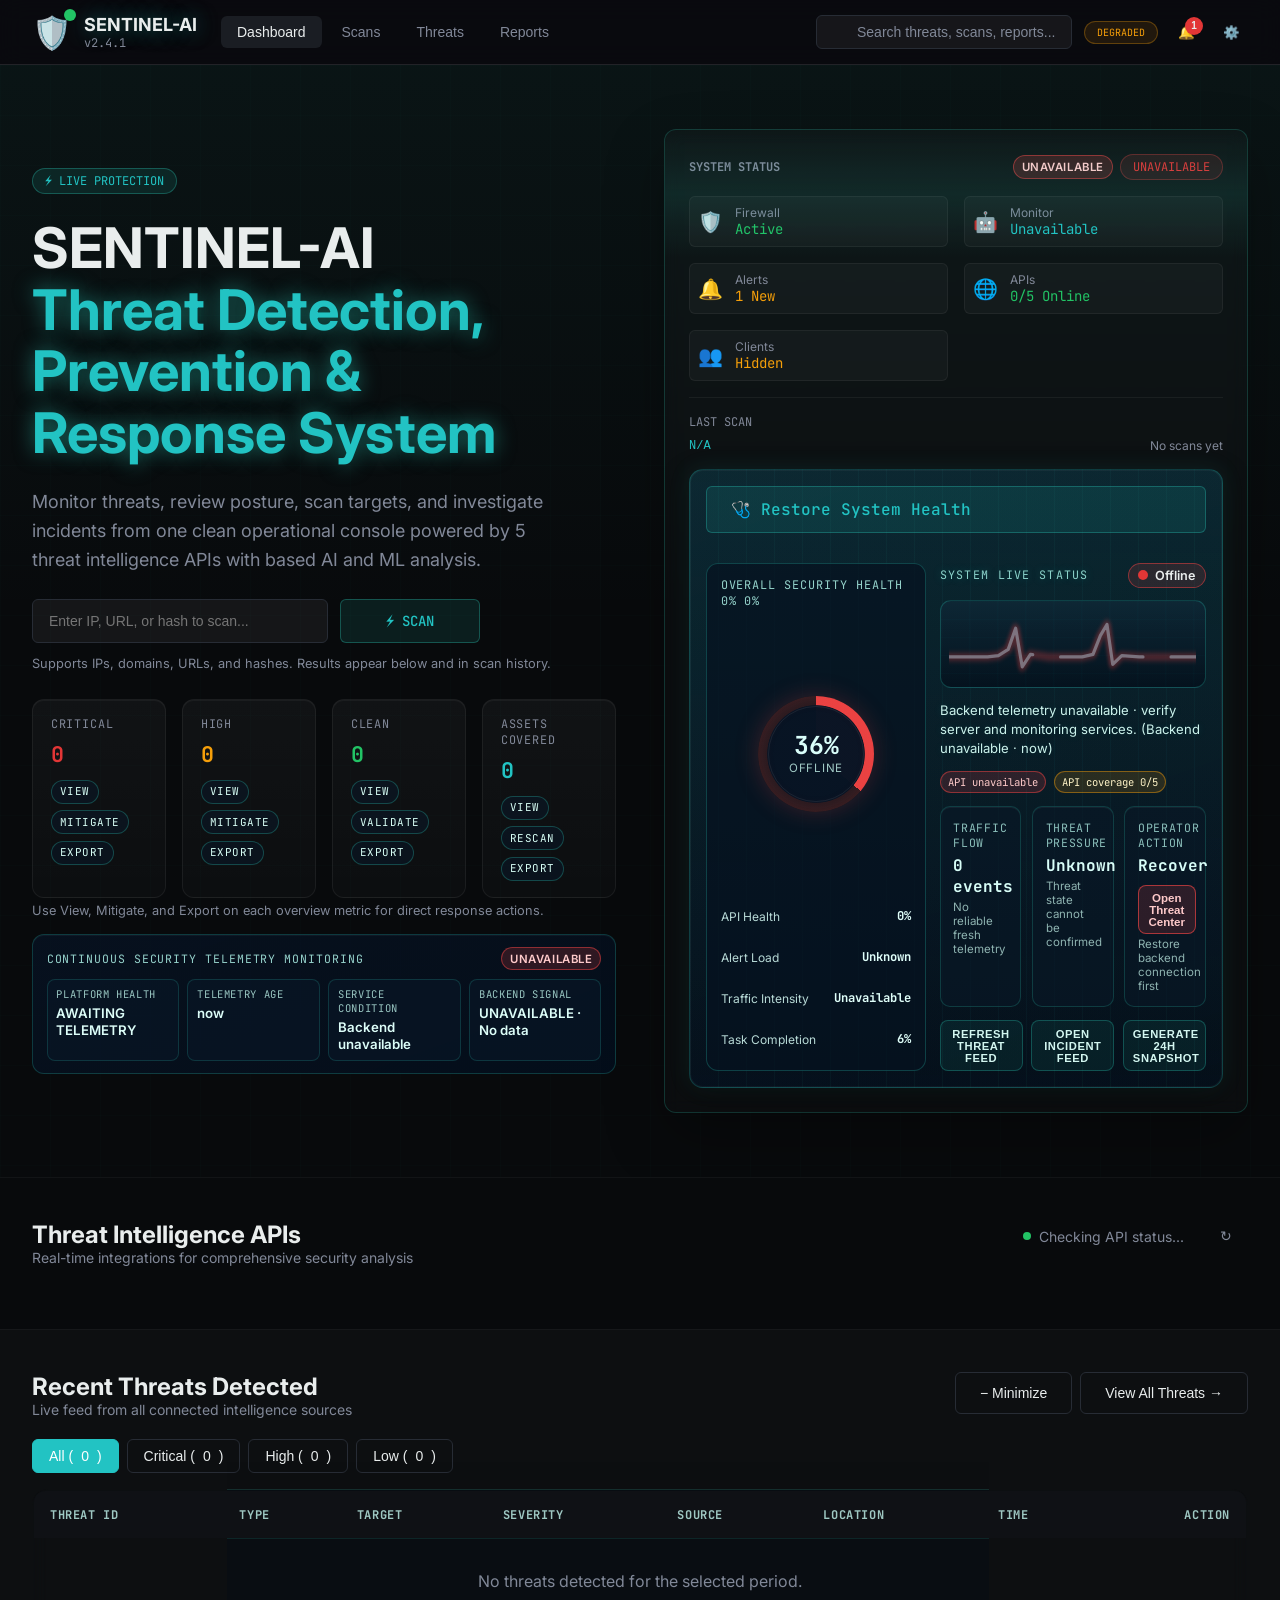
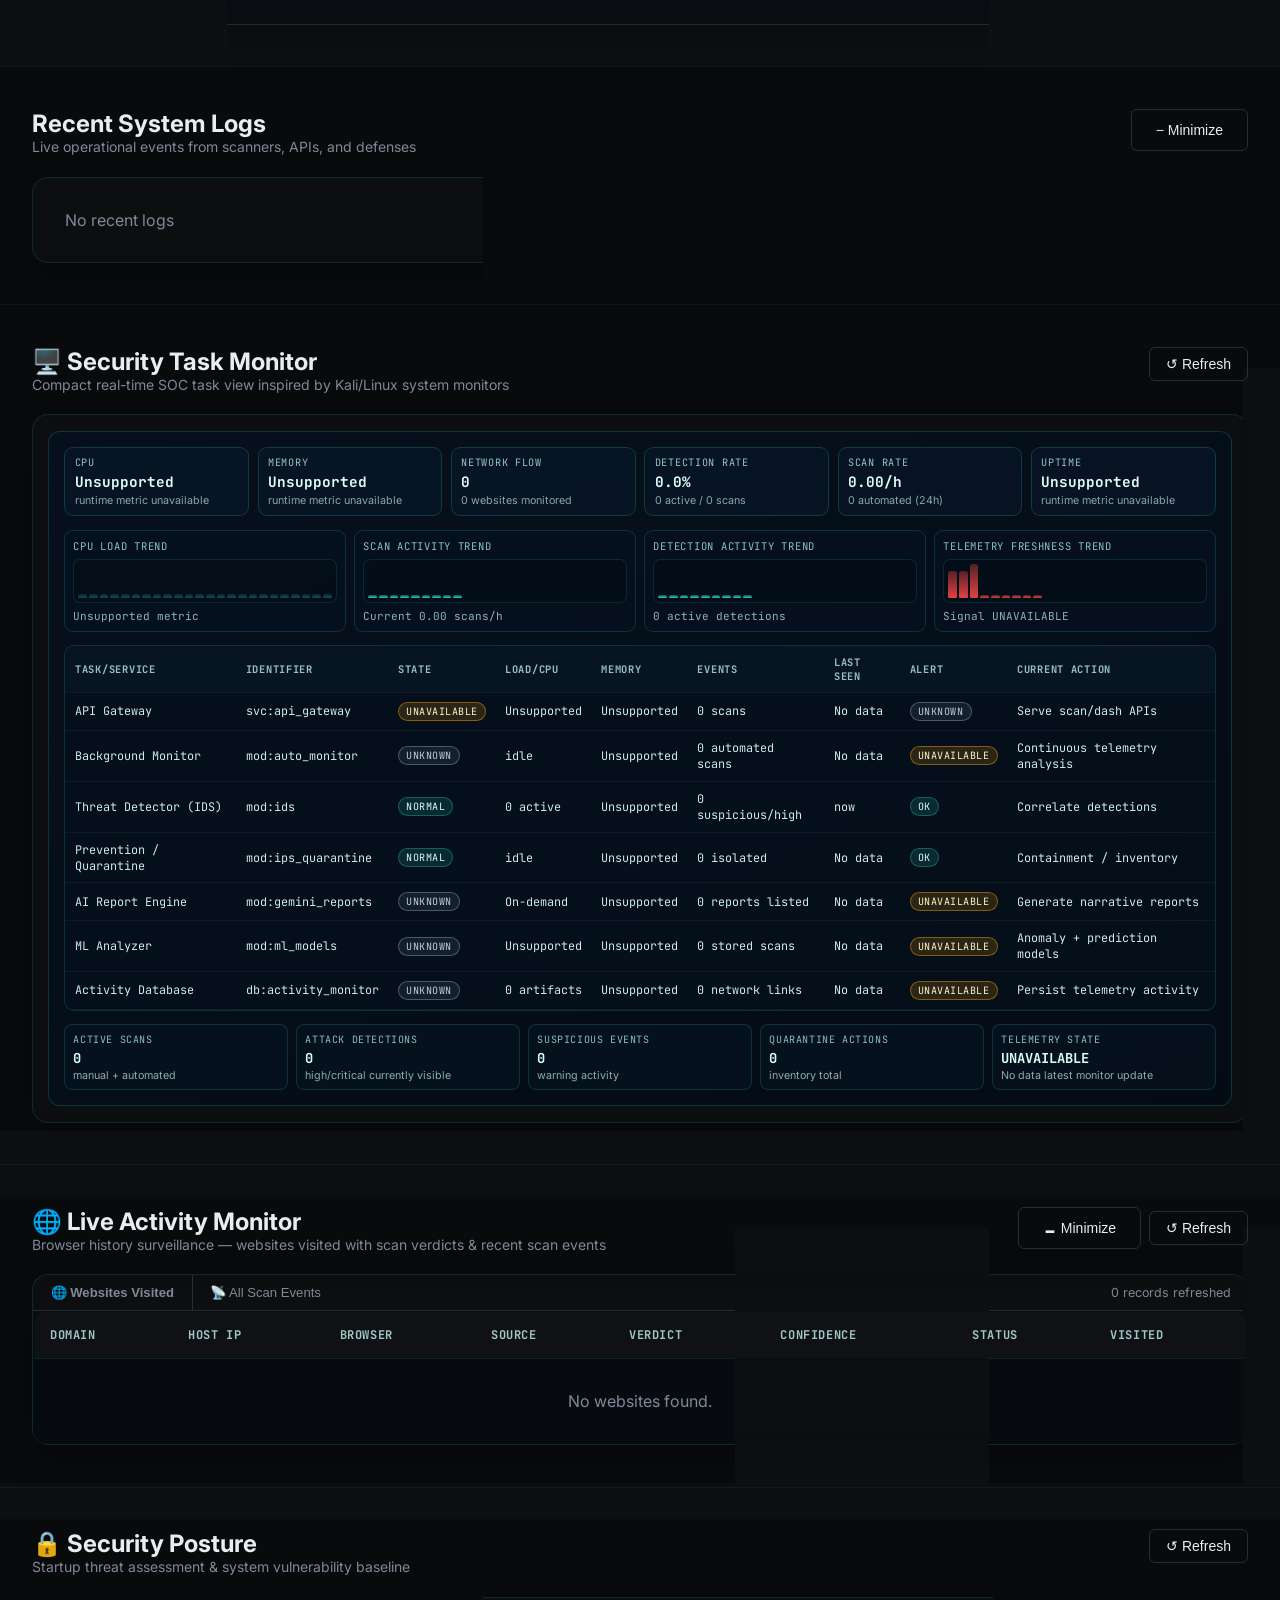
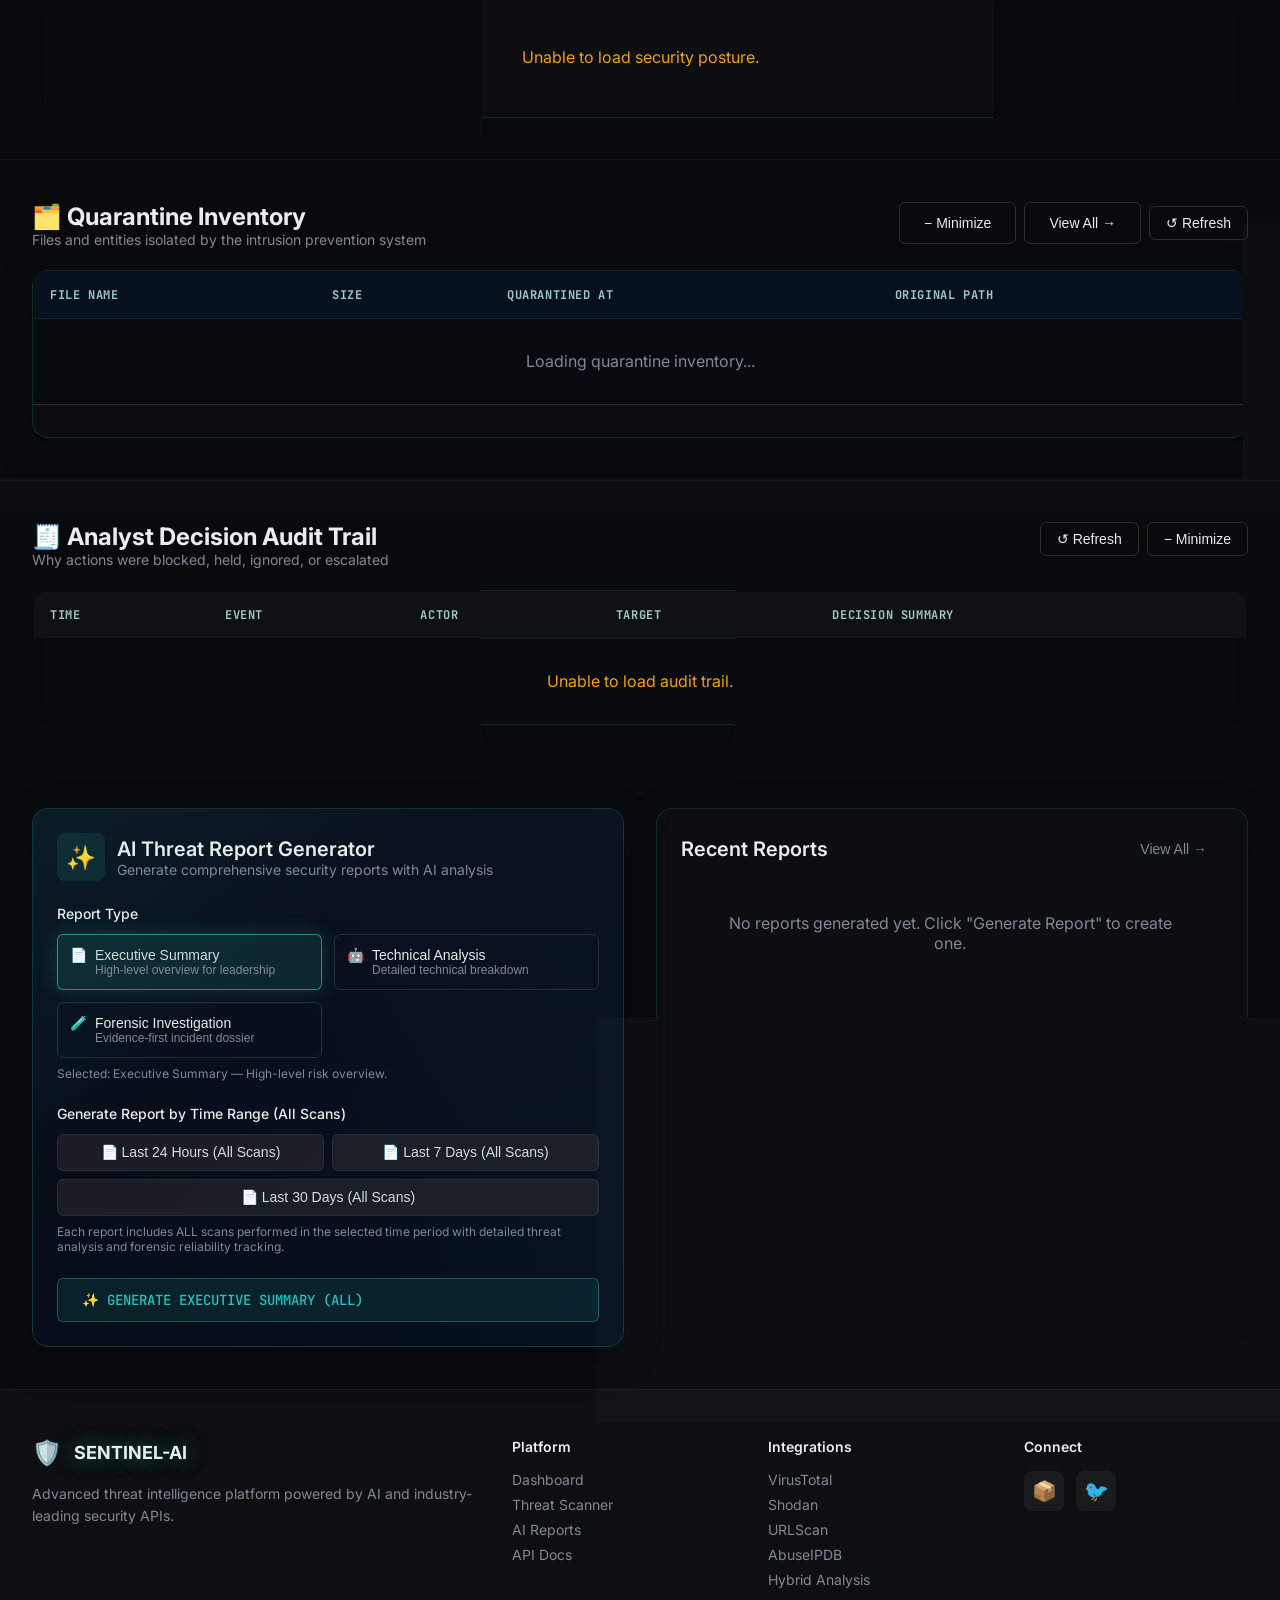
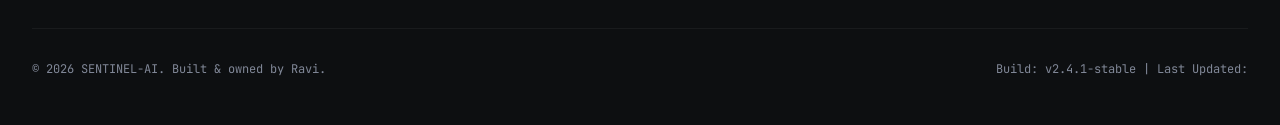
==== commit 08f9e175: "modified:   client/scanner/activity_logger.py  modified:   server/app/api/v1/endpoints/dashboard.py " ====
--- a/server/app/static/index.html
+++ b/server/app/static/index.html
@@ -2894,7 +2894,7 @@
                         <h2>⚙️ System Health Overview</h2>
                         <p>API, database, ingestion and AI/ML readiness from live backend checks</p>
                     </div>
-                    <button id="refreshSystemHealthBtn" class="btn btn-outline btn-sm" onclick="fetchSystemHealth()" title="Refresh system health">↺ Refresh</button>
+                    <button id="refreshSystemHealthBtn" class="btn btn-outline btn-sm" onclick="fetchSystemHealth(true)" title="Refresh system health">↺ Refresh</button>
                 </div>
                 <div id="systemHealthCard" class="card card-glass dashboard-card" style="padding: 1.25rem;">
                     <div style="text-align:center; color:var(--muted-foreground); padding:1rem;"><div id="systemHealthContent">Loading system health...</div></div>
@@ -2910,7 +2910,7 @@
                         <h2>👥 Active Clients & Users</h2>
                         <p>Real-time endpoint client visibility with heartbeat health and identified active OS users</p>
                     </div>
-                    <button id="refreshActiveClientsBtn" class="btn btn-outline btn-sm" onclick="fetchActiveClients()" title="Refresh active clients">↺ Refresh</button>
+                    <button id="refreshActiveClientsBtn" class="btn btn-outline btn-sm" onclick="fetchActiveClients(true)" title="Refresh active clients">↺ Refresh</button>
                 </div>
                 <div id="activeClientsCard" class="card card-glass dashboard-card" style="padding: 1.1rem;">
                     <div style="text-align:center; color:var(--muted-foreground); padding:1rem;">Loading active clients...</div>
@@ -2926,7 +2926,7 @@
                         <h2>🖥️ Security Task Monitor</h2>
                         <p>Compact real-time SOC task view inspired by Kali/Linux system monitors</p>
                     </div>
-                    <button id="refreshTaskMonitorBtn" class="btn btn-outline btn-sm" onclick="refreshSecurityTaskMonitor()" title="Refresh security task monitor">↺ Refresh</button>
+                    <button id="refreshTaskMonitorBtn" class="btn btn-outline btn-sm" onclick="refreshSecurityTaskMonitor(true)" title="Refresh security task monitor">↺ Refresh</button>
                 </div>
                 <div id="securityTaskMonitorCard" class="card card-glass dashboard-card" style="padding: 0.95rem;">
                     <div class="task-monitor-shell">
@@ -2994,7 +2994,7 @@
                     </div>
                     <div class="section-actions">
                         <button id="toggleLiveActivityBtn" class="btn btn-outline" title="Minimize/Maximize">− Minimize</button>
-                        <button id="refreshLiveActivityBtn" class="btn btn-outline btn-sm" onclick="refreshLiveActivity()" title="Refresh">↺ Refresh</button>
+                        <button id="refreshLiveActivityBtn" class="btn btn-outline btn-sm" onclick="refreshLiveActivity(true)" title="Refresh">↺ Refresh</button>
                     </div>
                 </div>
                 <div id="liveActivityCard" class="card card-glass dashboard-card" style="padding:0;">
@@ -3057,7 +3057,7 @@
                         <p>Startup threat assessment &amp; system vulnerability baseline</p>
                     </div>
                     <div class="section-actions">
-                        <button id="refreshSecurityPostureBtn" class="btn btn-outline btn-sm" onclick="fetchSecurityPosture()" title="Refresh security posture">↺ Refresh</button>
+                        <button id="refreshSecurityPostureBtn" class="btn btn-outline btn-sm" onclick="fetchSecurityPosture(true)" title="Refresh security posture">↺ Refresh</button>
                     </div>
                 </div>
                 <div id="securityPostureCard" class="card card-glass dashboard-card" style="padding: 1.1rem;">
@@ -3077,7 +3077,7 @@
                     <div class="section-actions">
                         <button id="toggleQuarantineBtn" class="btn btn-outline" title="Minimize/Maximize Quarantine Inventory">− Minimize</button>
                         <button id="viewAllQuarantineBtn" class="btn btn-outline" type="button" onclick="viewAllQuarantine()">View All →</button>
-                        <button id="refreshQuarantineBtn" class="btn btn-outline btn-sm" onclick="fetchQuarantineInventory()" title="Refresh quarantine inventory">↺ Refresh</button>
+                        <button id="refreshQuarantineBtn" class="btn btn-outline btn-sm" onclick="fetchQuarantineInventory(true)" title="Refresh quarantine inventory">↺ Refresh</button>
                     </div>
                 </div>
                 <div class="card card-glass dashboard-card" id="quarantineCard">
@@ -3110,7 +3110,7 @@
                         <p>Why actions were blocked, held, ignored, or escalated</p>
                     </div>
                     <div class="section-actions">
-                        <button id="refreshAuditTrailBtn" class="btn btn-outline btn-sm" onclick="fetchAuditTelemetry()" title="Refresh audit trail">↺ Refresh</button>
+                        <button id="refreshAuditTrailBtn" class="btn btn-outline btn-sm" onclick="fetchAuditTelemetry(true)" title="Refresh audit trail">↺ Refresh</button>
                         <button id="toggleAuditTrailBtn" class="btn btn-outline btn-sm" onclick="toggleAuditTrailPanel()" title="Minimize/Maximize audit trail">− Minimize</button>
                     </div>
                 </div>
@@ -3381,7 +3381,7 @@
                             <p style="margin:0.25rem 0 0;">View all, blocked, ignored, and quarantined incidents with scroll support</p>
                         </div>
                         <div class="section-actions">
-                            <button class="btn btn-outline btn-sm" onclick="fetchIncidents(activeIncidentFilter || 'all')" title="Refresh threat-page incidents">↺ Refresh</button>
+                            <button class="btn btn-outline btn-sm" onclick="fetchIncidents(activeIncidentFilter || 'all', true)" title="Refresh threat-page incidents">↺ Refresh</button>
                         </div>
                     </div>
 
@@ -4043,6 +4043,7 @@
             dashboardQuarantineInventory: '/api/v1/dashboard/quarantine-inventory',
             dashboardDefenseResponse: '/api/v1/network/event/respond',
             incidents: '/api/v1/network/incidents',
+            networkAlerts: '/api/v1/network/alerts?active_only=false',
             dashboardActiveClients: '/api/v1/network/clients?active_only=false',
             dashboardAccuracyMetrics: '/api/v1/dashboard/telemetry/accuracy-metrics',
             dashboardWeeklyThresholdTuning: '/api/v1/dashboard/telemetry/threshold-tuning/run-weekly',
@@ -4388,6 +4389,30 @@
             delete button.dataset.originalLabel;
         }
 
+        function resolveButtonReference(buttonOrSelector) {
+            if (!buttonOrSelector) return null;
+            if (typeof buttonOrSelector === 'string') {
+                return document.getElementById(buttonOrSelector)
+                    || document.querySelector(buttonOrSelector);
+            }
+            return buttonOrSelector;
+        }
+
+        function createButtonLoadingGuard(buttonOrSelector, label) {
+            const button = resolveButtonReference(buttonOrSelector);
+            setButtonLoadingState(button, true, label);
+            return () => setButtonLoadingState(button, false);
+        }
+
+        async function runWithButtonLoading(buttonOrSelector, label, fn) {
+            const release = createButtonLoadingGuard(buttonOrSelector, label);
+            try {
+                return await fn();
+            } finally {
+                release();
+            }
+        }
+
         async function resolveDashboardRuntimeContext() {
             if (DASHBOARD_RUNTIME_CONTEXT && DASHBOARD_RUNTIME_CONTEXT.source !== 'hostname-fallback') {
                 return DASHBOARD_RUNTIME_CONTEXT;
@@ -4789,19 +4814,25 @@
             return `${m}m`;
         }
 
-        function refreshSecurityTaskMonitor() {
-            return Promise.allSettled([
-                fetchSystemHealth(),
-                fetchMonitoringStats(),
-                fetchActiveClients(),
-                fetchDashboardStats(),
-                fetchThreats(),
-                fetchLogs(),
-                fetchQuarantineInventory(),
-                refreshLiveActivity(),
-            ]).then(() => {
+        function refreshSecurityTaskMonitor(showIndicator = false) {
+            const runRefresh = async () => {
+                await Promise.allSettled([
+                    fetchSystemHealth(),
+                    fetchMonitoringStats(),
+                    fetchActiveClients(),
+                    fetchDashboardStats(),
+                    fetchThreats(),
+                    fetchLogs(),
+                    fetchQuarantineInventory(),
+                    refreshLiveActivity(),
+                ]);
                 renderSecurityTaskMonitor();
-            });
+            };
+
+            if (showIndicator) {
+                return runWithButtonLoading('refreshTaskMonitorBtn', 'Refreshing...', runRefresh);
+            }
+            return runRefresh();
         }
 
         function renderSecurityTaskMonitor() {
@@ -6170,8 +6201,11 @@
             if (subtitle) subtitle.textContent = '';
         }
 
-        async function fetchIncidents(filter = activeIncidentFilter || 'all') {
+        async function fetchIncidents(filter = activeIncidentFilter || 'all', showIndicator = false) {
             activeIncidentFilter = String(filter || 'all').toLowerCase();
+            const releaseButton = showIndicator
+                ? createButtonLoadingGuard('[onclick="fetchIncidents(activeIncidentFilter || \'all\', true)"]', 'Refreshing...')
+                : () => {};
             const statsTargets = [
                 document.getElementById('incidentStats'),
                 document.getElementById('incidentStatsThreatsPage'),
@@ -6215,6 +6249,8 @@
                     });
                 }
                 updateIncidentStats();
+            } finally {
+                releaseButton();
             }
         }
 
@@ -6510,37 +6546,45 @@
             if (force) persistUIState();
             const config = getReportIntervalConfig(interval);
 
-            const statsPromise = apiRequest(`${API_ENDPOINTS.dashboardStats}?time_range=${encodeURIComponent(interval)}`, { timeoutMs: 20000 });
-            const trendsPromise = apiRequest(`${API_ENDPOINTS.dashboardTrends}?time_range=${encodeURIComponent(interval)}`, { timeoutMs: 20000 });
-            const reportsPromise = fetchAllReports();
-
-            const [statsResult, trendsResult, reportsResult] = await Promise.allSettled([statsPromise, trendsPromise, reportsPromise]);
-
-            const stats = statsResult.status === 'fulfilled' ? asObject(statsResult.value) : null;
-            const trends = trendsResult.status === 'fulfilled'
-                ? asObject(trendsResult.value)
-                : null;
-            const reports = Array.isArray(reportsResult.status === 'fulfilled' ? reportsResult.value : allReports)
-                ? (reportsResult.status === 'fulfilled' ? reportsResult.value : allReports)
-                : [];
-
-            // Ignore stale async responses when a newer refresh was started.
-            if (latestReportAnalytics.requestId !== requestId) {
-                return;
-            }
-
-            latestReportAnalytics = {
-                requestId,
-                timeRange: interval,
-                config,
-                stats,
-                trends: Array.isArray(trends?.series) ? trends.series : [],
-                reports,
-                fetchedAt: new Date().toISOString(),
-            };
-
-            renderReportAnalytics();
-            renderRecentReports();
+            const releaseButton = force
+                ? createButtonLoadingGuard('[onclick="refreshReportAnalytics(true)"]', 'Refreshing...')
+                : () => {};
+
+            try {
+                const statsPromise = apiRequest(`${API_ENDPOINTS.dashboardStats}?time_range=${encodeURIComponent(interval)}`, { timeoutMs: 20000 });
+                const trendsPromise = apiRequest(`${API_ENDPOINTS.dashboardTrends}?time_range=${encodeURIComponent(interval)}`, { timeoutMs: 20000 });
+                const reportsPromise = fetchAllReports();
+
+                const [statsResult, trendsResult, reportsResult] = await Promise.allSettled([statsPromise, trendsPromise, reportsPromise]);
+
+                const stats = statsResult.status === 'fulfilled' ? asObject(statsResult.value) : null;
+                const trends = trendsResult.status === 'fulfilled'
+                    ? asObject(trendsResult.value)
+                    : null;
+                const reports = Array.isArray(reportsResult.status === 'fulfilled' ? reportsResult.value : allReports)
+                    ? (reportsResult.status === 'fulfilled' ? reportsResult.value : allReports)
+                    : [];
+
+                // Ignore stale async responses when a newer refresh was started.
+                if (latestReportAnalytics.requestId !== requestId) {
+                    return;
+                }
+
+                latestReportAnalytics = {
+                    requestId,
+                    timeRange: interval,
+                    config,
+                    stats,
+                    trends: Array.isArray(trends?.series) ? trends.series : [],
+                    reports,
+                    fetchedAt: new Date().toISOString(),
+                };
+
+                renderReportAnalytics();
+                renderRecentReports();
+            } finally {
+                releaseButton();
+            }
         }
 
         function setScanType(type) {
@@ -6659,36 +6703,26 @@
                 return;
             }
 
-            const button = document.getElementById('uploadScanBtn');
-            const original = button ? button.innerHTML : '';
-            if (button) {
-                button.disabled = true;
-                button.innerHTML = '⏳ Scanning...';
-            }
-
-            try {
-                const formData = new FormData();
-                formData.append('file', file);
-                const response = await fetch(`${API_BASE_URL}/api/v1/scan/file`, {
-                    method: 'POST',
-                    body: formData,
-                });
-                if (!response.ok) {
-                    throw new Error(`HTTP ${response.status}`);
+            await runWithButtonLoading('uploadScanBtn', 'Scanning...', async () => {
+                try {
+                    const formData = new FormData();
+                    formData.append('file', file);
+                    const response = await fetch(`${API_BASE_URL}/api/v1/scan/file`, {
+                        method: 'POST',
+                        body: formData,
+                    });
+                    if (!response.ok) {
+                        throw new Error(`HTTP ${response.status}`);
+                    }
+                    const result = await response.json();
+                    const isThreat = isThreatResult(result);
+                    showToast(`File scan complete: ${isThreat ? '⚠️ Threat detected' : '✅ Safe'}`, isThreat ? 'error' : 'success');
+                    setScanType(inferScanTypeFromFile(file));
+                    await Promise.allSettled([fetchScanHistory(), fetchDashboardStats(), fetchThreats(), fetchLogs()]);
+                } catch (error) {
+                    showToast(`File scan failed: ${error.message}`, 'error');
                 }
-                const result = await response.json();
-                const isThreat = isThreatResult(result);
-                showToast(`File scan complete: ${isThreat ? '⚠️ Threat detected' : '✅ Safe'}`, isThreat ? 'error' : 'success');
-                setScanType(inferScanTypeFromFile(file));
-                await Promise.allSettled([fetchScanHistory(), fetchDashboardStats(), fetchThreats(), fetchLogs()]);
-            } catch (error) {
-                showToast(`File scan failed: ${error.message}`, 'error');
-            } finally {
-                if (button) {
-                    button.disabled = false;
-                    button.innerHTML = original || '📤 Scan';
-                }
-            }
+            });
         }
 
         async function scanSelectedFolder(fileList) {
@@ -6698,28 +6732,18 @@
                 return;
             }
 
-            const button = document.getElementById('folderScanBtn');
-            const original = button ? button.innerHTML : '';
-            if (button) {
-                button.disabled = true;
-                button.innerHTML = '⏳ Scanning folder...';
-            }
-
-            try {
-                const limit = Math.min(files.length, 20);
-                setScanType('file');
-                for (const file of files.slice(0, limit)) {
-                    await scanUploadedFile(file);
+            await runWithButtonLoading('folderScanBtn', 'Scanning folder...', async () => {
+                try {
+                    const limit = Math.min(files.length, 20);
+                    setScanType('file');
+                    for (const file of files.slice(0, limit)) {
+                        await scanUploadedFile(file);
+                    }
+                    showToast(`Folder scan finished (${limit}/${files.length} files processed)`, 'success');
+                } catch (error) {
+                    showToast(`Folder scan failed: ${error.message}`, 'error');
                 }
-                showToast(`Folder scan finished (${limit}/${files.length} files processed)`, 'success');
-            } catch (error) {
-                showToast(`Folder scan failed: ${error.message}`, 'error');
-            } finally {
-                if (button) {
-                    button.disabled = false;
-                    button.innerHTML = original || '📂 Scan All';
-                }
-            }
+            });
         }
 
         async function refreshClientsPage() {
@@ -8031,21 +8055,14 @@
             const heartbeat = buildHeartbeatState();
             const mode = heartbeat.actionMode || heartbeat.level || 'normal';
             const actionBtn = document.getElementById('flowActionBtn');
-            const originalLabel = actionBtn ? actionBtn.textContent : '';
-            if (actionBtn) {
-                actionBtn.disabled = true;
-                actionBtn.textContent = 'Executing...';
-            }
+            const releaseButton = createButtonLoadingGuard(actionBtn, 'Executing...');
 
             if (mode === 'danger') {
                 switchPage('threats');
                 viewAllThreats();
                 Promise.allSettled([fetchThreats(), fetchLogs(), fetchSystemHealth(), fetchMonitoringStats()]).finally(() => {
                     showToast('Action mode: threat center opened', 'warning');
-                    if (actionBtn) {
-                        actionBtn.disabled = false;
-                        actionBtn.textContent = originalLabel || 'Open Threat Center';
-                    }
+                    releaseButton();
                     heartbeatActionRunning = false;
                 });
                 return;
@@ -8056,10 +8073,7 @@
                 toggleNotifications();
                 Promise.allSettled([fetchLogs(), fetchThreats(), fetchSystemHealth(), fetchMonitoringStats()]).finally(() => {
                     showToast('Action mode: review active alerts', 'info');
-                    if (actionBtn) {
-                        actionBtn.disabled = false;
-                        actionBtn.textContent = originalLabel || 'Review Alerts';
-                    }
+                    releaseButton();
                     heartbeatActionRunning = false;
                 });
                 return;
@@ -8079,10 +8093,7 @@
             ]).then(() => {
                 showToast('Operational refresh complete', 'success');
             }).finally(() => {
-                if (actionBtn) {
-                    actionBtn.disabled = false;
-                    actionBtn.textContent = originalLabel || 'Refresh Overview';
-                }
+                releaseButton();
                 heartbeatActionRunning = false;
             });
         }
@@ -9068,11 +9079,16 @@
             const source = String(threat.source || '').toLowerCase();
             const type = String(threat.type || threat.attack_type || '').toLowerCase();
             const eventKind = String(threat.event_kind || '').toLowerCase();
-            const isIncidentLike = /attack|intrusion|ddos|brute|hydra|nmap|metasploit|exploit|quarantine|alert/.test(`${type} ${eventKind} ${source}`);
+            const descriptionBlob = `${threat.description || ''} ${threat.short_description || ''} ${threat.details || ''}`.toLowerCase();
+            const threatBlob = `${type} ${eventKind} ${source} ${descriptionBlob}`;
+            const isXssVariant = /\b(xss|cross-site scripting|stored xss|reflected xss|dom xss|persistent xss|non-persistent xss)\b/.test(threatBlob)
+                || (threatBlob.includes('xss') && /stored|reflected|dom|persistent|non-persistent/.test(threatBlob));
+            const isSqlVariant = /\b(sql injection|sqli|union select|or\s+1=1|information_schema|drop table)\b/.test(threatBlob);
+            const isIncidentLike = /attack|intrusion|ddos|brute|hydra|nmap|metasploit|exploit|quarantine|alert|xss|cross-site scripting|stored xss|reflected xss|dom xss|sql injection|sqli|sqli|union select|drop table/.test(threatBlob);
             if (!isIncidentLike) return null;
 
             const severity = String(threat.severity || '').toLowerCase();
-            if (!['critical', 'high'].includes(severity)) return null;
+            if (!['critical', 'high'].includes(severity) && !((isXssVariant || isSqlVariant) && severity === 'medium')) return null;
 
             const promptId = String(threat.id || threat.event_id || threat.scan_id || threat.threat_id || '');
             if (!promptId) return null;
@@ -9092,6 +9108,7 @@
                 targetDisplay: threat.target_display || target,
                 metadata: {
                     type: threat.type || threat.attack_type || 'security incident',
+                    threat_variant: isXssVariant ? 'xss' : (isSqlVariant ? 'sqli' : 'general'),
                     source: threat.source || 'live_feed',
                     rawThreat: threat,
                 },
@@ -9105,10 +9122,18 @@
             const component = String(log.component || '').toLowerCase();
             const message = String(log.message || '');
             const details = typeof log.details === 'object' && log.details ? log.details : {};
+            const scannerThreatLevel = String(details.threat_level || details.verdict || log.threat_level || '').toLowerCase();
+            const scannerAlertSignal = /sql injection|sqli|xss|cross-site scripting|cross-site request forgery|csrf|<script|javascript:|union select|drop table|command injection|remote code execution|rce|path traversal|lfi|rfi|malicious|critical|high|suspicious|medium/i;
+            const scannerMessage = `${message} ${details.description || ''} ${details.short_description || ''} ${JSON.stringify(details)}`;
+            const isActionableScannerEvent = component === 'scanner'
+                && scannerThreatLevel
+                && !['clean', 'safe', 'unknown', 'info'].includes(scannerThreatLevel)
+                && (scannerAlertSignal.test(scannerMessage) || ['critical', 'high', 'medium', 'suspicious', 'malicious'].includes(scannerThreatLevel));
 
             const isSecurityLog = ['warning', 'error', 'critical'].includes(level)
                 || /defense|intrusion|attack|quarantine|threat/.test(component)
-                || /intrusion|attack|malicious|quarantine|blocked/.test(message.toLowerCase());
+                || /intrusion|attack|malicious|quarantine|blocked/.test(message.toLowerCase())
+                || isActionableScannerEvent;
 
             if (!isSecurityLog) return null;
 
@@ -9434,9 +9459,60 @@
             if (!log || typeof log !== 'object') return;
             const level = String(log.level || '').toLowerCase();
             const component = String(log.component || '').toLowerCase();
+            const message = String(log.message || '').toLowerCase();
             const prompt = buildSecurityPromptPayloadFromLog(log);
 
-            if (['warning', 'error', 'critical'].includes(level) || component === 'defense_event' || component === 'defense_response') {
+            // Fast-path for immediate web attack alerts (network_defense component with xss/sql indicators)
+            const isWebAttackAlert = component === 'network_defense' 
+                && (level === 'critical' || (level === 'warning' && /immediate alert|web attack|xss|sql injection|sqli/i.test(message)));
+            
+            if (isWebAttackAlert) {
+                const popupType = level === 'critical' ? 'error' : 'warning';
+                showToast(`🚨 SECURITY ALERT: ${log.message}`, popupType);
+                addNotification(
+                    `IMMEDIATE: ${formatThreatTypeLabel(component)}`,
+                    log.message,
+                    popupType === 'error' ? 'error' : 'warning',
+                    `urgent_web_attack:${log.id || log.timestamp || Date.now()}`,
+                    30000
+                );
+                // Force open security prompt immediately if web attack detected
+                if (!prompt) {
+                    const details = typeof log.details === 'object' ? log.details : {};
+                    const webAttackPrompt = {
+                        promptKey: `urgent:${log.id || Date.now()}`,
+                        attackId: details.alert_id || details.attack_type || null,
+                        eventId: log.id || null,
+                        clientId: details.client_id || null,
+                        threatId: `web_attack_${log.id || Date.now()}`,
+                        title: 'Web Attack Detected',
+                        severity: 'critical',
+                        source: 'network_defense',
+                        target: details.source_ip || details.source_domain || 'unknown source',
+                        targetType: 'ip',
+                        targetDisplay: details.source_ip || details.source_domain || 'unknown source',
+                        metadata: { level, message: log.message, details }
+                    };
+                    if (prompt) {
+                        queueSecurityPrompt(prompt);
+                    } else {
+                        queueSecurityPrompt(webAttackPrompt);
+                    }
+                }
+                scheduleIncidentRefresh(150);
+                return;
+            }
+
+            if (prompt || ['warning', 'error', 'critical'].includes(level) || component === 'scanner') {
+                const popupType = level === 'critical' || level === 'error' ? 'error' : 'warning';
+                const popupTitle = prompt?.title || formatThreatTypeLabel(component || 'security event');
+                const popupBody = prompt?.targetDisplay
+                    ? `${log.message || 'Security activity detected'} · ${prompt.targetDisplay}`
+                    : (log.message || 'Security activity detected');
+                showToast(`${popupTitle}: ${popupBody}`, popupType);
+            }
+
+            if (['warning', 'error', 'critical'].includes(level) || component === 'defense_event' || component === 'defense_response' || component === 'network_defense') {
                 addNotification(
                     `Live ${formatThreatTypeLabel(component || 'security event')}`,
                     `${log.message || 'Security activity detected'}${prompt?.targetDisplay ? ` · ${prompt.targetDisplay}` : ''}`,
@@ -9629,20 +9705,7 @@
         }
 
         async function runWithRefreshIndicator(buttonId, fn) {
-            const btn = document.getElementById(buttonId);
-            if (!btn) {
-                return fn();
-            }
-
-            const original = btn.innerHTML;
-            btn.disabled = true;
-            btn.innerHTML = '⏳ Refreshing...';
-            try {
-                await fn();
-            } finally {
-                btn.disabled = false;
-                btn.innerHTML = original;
-            }
+            return runWithButtonLoading(buttonId, 'Refreshing...', fn);
         }
 
         function parseQuarantineTimestamp(item) {
@@ -9883,7 +9946,10 @@
             }
         }
 
-        async function fetchSystemHealth() {
+        async function fetchSystemHealth(showIndicator = false) {
+            const releaseButton = showIndicator
+                ? createButtonLoadingGuard('refreshSystemHealthBtn', 'Refreshing...')
+                : () => {};
             const contentEl = document.getElementById('systemHealthContent');
             if (contentEl) {
                 contentEl.innerHTML = '<div style="text-align:center;color:var(--muted-foreground);padding:1rem;">Refreshing system health...</div>';
@@ -9934,6 +10000,8 @@
                 setSyncStatus('warn', 'STATIC');
                 renderLiveSignalStrip();
                 updateSystemStatusPanel();
+            } finally {
+                releaseButton();
             }
         }
 
@@ -9949,27 +10017,30 @@
             }
         }
 
-        async function fetchActiveClients() {
+        async function fetchActiveClients(showIndicator = false) {
+            const releaseButton = showIndicator
+                ? createButtonLoadingGuard('refreshActiveClientsBtn', 'Refreshing...')
+                : () => {};
             await resolveDashboardRuntimeContext();
             const activeSection = document.getElementById('activeClientsSection');
             const activeCard = document.getElementById('activeClientsCard');
             const statusClientsValue = document.getElementById('statusClientsValue');
             const clientStatusItem = document.getElementById('clientStatusItem');
-            if (CLIENT_SAFE_DASHBOARD_MODE) {
-                if (activeSection) activeSection.style.display = 'none';
-                if (statusClientsValue) statusClientsValue.textContent = 'Hidden';
-                if (clientStatusItem) clientStatusItem.title = 'Client inventory hidden in client-safe mode';
-                updateSourceSignal('clients', { ok: true, dataTimestamp: Date.now() });
-                return;
-            }
-            if (activeSection) activeSection.style.display = 'block';
-            if (statusClientsValue) statusClientsValue.textContent = 'Loading...';
-            if (clientStatusItem) clientStatusItem.title = 'Click to view client inventory';
-            if (activeCard) {
-                activeCard.innerHTML = '<div style="text-align:center;color:var(--muted-foreground);padding:1rem;">Refreshing active clients...</div>';
-            }
-
             try {
+                if (CLIENT_SAFE_DASHBOARD_MODE) {
+                    if (activeSection) activeSection.style.display = 'none';
+                    if (statusClientsValue) statusClientsValue.textContent = 'Hidden';
+                    if (clientStatusItem) clientStatusItem.title = 'Client inventory hidden in client-safe mode';
+                    updateSourceSignal('clients', { ok: true, dataTimestamp: Date.now() });
+                    return;
+                }
+                if (activeSection) activeSection.style.display = 'block';
+                if (statusClientsValue) statusClientsValue.textContent = 'Loading...';
+                if (clientStatusItem) clientStatusItem.title = 'Click to view client inventory';
+                if (activeCard) {
+                    activeCard.innerHTML = '<div style="text-align:center;color:var(--muted-foreground);padding:1rem;">Refreshing active clients...</div>';
+                }
+
                 const clientsData = asObject(await apiRequest(API_ENDPOINTS.dashboardActiveClients)) || {};
                 latestActiveClients = clientsData;
                 const activeClients = asArray(clientsData.clients || []);
@@ -10047,10 +10118,15 @@
                     activeCard.innerHTML = '<div style="text-align:center;color:var(--warning);padding:1rem;">Unable to load active clients.</div>';
                 }
                 updateSourceSignal('clients', { ok: false, error: error?.message || 'active_clients_failed' });
-            }
-        }
-
-        async function fetchSecurityPosture() {
+            } finally {
+                releaseButton();
+            }
+        }
+
+        async function fetchSecurityPosture(showIndicator = false) {
+            const releaseButton = showIndicator
+                ? createButtonLoadingGuard('refreshSecurityPostureBtn', 'Refreshing...')
+                : () => {};
             const contentEl = document.getElementById('securityPostureContent');
             if (contentEl) {
                 contentEl.innerHTML = '<div style="text-align:center;color:var(--muted-foreground);padding:1rem;">Refreshing security posture...</div>';
@@ -10093,10 +10169,15 @@
                 }
                 updateSourceSignal('posture', { ok: false, error: error?.message || 'security_posture_failed' });
                 renderSecurityTaskMonitor();
-            }
-        }
-
-        async function fetchQuarantineInventory() {
+            } finally {
+                releaseButton();
+            }
+        }
+
+        async function fetchQuarantineInventory(showIndicator = false) {
+            const releaseButton = showIndicator
+                ? createButtonLoadingGuard('refreshQuarantineBtn', 'Refreshing...')
+                : () => {};
             const bodyEl = document.getElementById('quarantineTableBody');
             const statsEl = document.getElementById('quarantineStats');
             const shellEl = bodyEl?.closest('.table-shell');
@@ -10153,10 +10234,15 @@
                     statsEl.textContent = '';
                 }
                 updateSourceSignal('quarantine', { ok: false, error: error?.message || 'quarantine_failed' });
-            }
-        }
-
-        async function fetchAuditTelemetry() {
+            } finally {
+                releaseButton();
+            }
+        }
+
+        async function fetchAuditTelemetry(showIndicator = false) {
+            const releaseButton = showIndicator
+                ? createButtonLoadingGuard('refreshAuditTrailBtn', 'Refreshing...')
+                : () => {};
             const bodyEl = document.getElementById('auditTrailBody');
             if (bodyEl) {
                 bodyEl.innerHTML = '<tr><td colspan="5" style="text-align:center;padding:2rem;color:var(--muted-foreground);">Refreshing audit trail...</td></tr>';
@@ -10191,6 +10277,8 @@
                 if (bodyEl) {
                     bodyEl.innerHTML = '<tr><td colspan="5" style="text-align:center;padding:2rem;color:var(--warning);">Unable to load audit trail.</td></tr>';
                 }
+            } finally {
+                releaseButton();
             }
         }
 
@@ -10228,9 +10316,12 @@
             if (activityPanel) activityPanel.style.display = currentLiveTab === 'activity' ? 'block' : 'none';
         }
 
-        async function refreshLiveActivity() {
+        async function refreshLiveActivity(showIndicator = false) {
             if (liveActivityRefreshInFlight) return;
             liveActivityRefreshInFlight = true;
+            const releaseButton = showIndicator
+                ? createButtonLoadingGuard('refreshLiveActivityBtn', 'Refreshing...')
+                : () => {};
             const websitesBody = document.getElementById('liveWebsitesBody');
             const activityBody = document.getElementById('liveActivityBody');
             const activityCountEl = document.getElementById('liveActivityCount');
@@ -10300,15 +10391,12 @@
             } finally {
                 liveActivityRefreshInFlight = false;
                 lastLiveActivityRefreshAt = Date.now();
+                releaseButton();
             }
         }
 
         async function restoreSystemHealthStatic() {
-            const button = document.getElementById('staticRestoreHealthBtn');
-            if (button) {
-                button.disabled = true;
-                button.textContent = 'Restoring...';
-            }
+            const releaseButton = createButtonLoadingGuard('staticRestoreHealthBtn', 'Restoring...');
             try {
                 const resp = await apiRequest(API_ENDPOINTS.dashboardRestoreHealth, { method: 'POST' });
                 showToast(resp?.message || 'System health restored temporarily.', resp?.success ? 'success' : 'warning');
@@ -10316,10 +10404,7 @@
             } catch (error) {
                 showToast('Restore health failed: ' + (error?.message || 'Unknown error'), 'error');
             } finally {
-                if (button) {
-                    button.disabled = false;
-                    button.textContent = '🩺 Restore System Health';
-                }
+                releaseButton();
             }
         }
 
@@ -10345,11 +10430,40 @@
         }
 
         async function fetchThreats() {
+            const releaseButton = createButtonLoadingGuard('[onclick="fetchThreats(); showToast(\'Threat feed refreshed\', \'info\');"]', 'Refreshing...');
             try {
-                const data = await apiRequest(API_ENDPOINTS.threats);
-                const incoming = Array.isArray(data)
+                const [threatsResult, alertsResult] = await Promise.allSettled([
+                    apiRequest(API_ENDPOINTS.threats),
+                    apiRequest(API_ENDPOINTS.networkAlerts),
+                ]);
+
+                const data = threatsResult.status === 'fulfilled' ? threatsResult.value : null;
+                const alertData = alertsResult.status === 'fulfilled' ? alertsResult.value : null;
+
+                const incomingThreats = Array.isArray(data)
                     ? data
                     : (Array.isArray(data?.threats) ? data.threats : []);
+                const incomingAlerts = Array.isArray(alertData)
+                    ? alertData
+                    : (Array.isArray(alertData?.alerts) ? alertData.alerts : []);
+
+                const alertThreats = incomingAlerts.map((item, idx) => ({
+                    ...item,
+                    id: item.alert_id || item.id || `ALERT_AUTO_${idx}`,
+                    threat_id: item.alert_id || item.id || `ALERT_AUTO_${idx}`,
+                    event_kind: 'network_alert',
+                    type: item.alert_type || item.type || 'network alert',
+                    name: item.title || item.alert_type || 'network alert',
+                    details: item.description || item.title || 'Network alert detected',
+                    short_description: item.description || item.title || 'Network alert detected',
+                    timestamp: item.created_at || item.timestamp || new Date().toISOString(),
+                    source: item.source || 'Network Defense Alert',
+                    location: item.location || 'Network Defense',
+                    severity: item.severity || 'medium',
+                    prompt_actionable: ['critical', 'high'].includes(String(item.severity || '').toLowerCase()),
+                }));
+
+                const incoming = [...incomingThreats, ...alertThreats];
 
                 const isLowSignalThreatItem = (item) => {
                     const type = String(item?.type || '').toLowerCase();
@@ -10440,6 +10554,12 @@
                                     `live_attack_${t.id}`,
                                     45000
                                 );
+                                if (['critical', 'high'].includes(sev)) {
+                                    showToast(
+                                        `Security Event: ${formatThreatTypeLabel(t.type)} - ${t.target_display || t.target}`,
+                                        sev === 'critical' ? 'error' : 'warning'
+                                    );
+                                }
                                 handleRealtimeSecurityPromptFromThreat(t);
                             });
                     }
@@ -10453,12 +10573,14 @@
             } catch (error) {
                 console.log('Using static threats data');
                 updateSourceSignal('threats', { ok: false, error: error?.message || 'threats_failed' });
-            }
-            updateThreatFilterCounts();
-            renderThreats();
-            renderThreats('allThreatsPageTableBody');
-            renderThreats('allThreatsModalTableBody');
-            updateSystemStatusPanel();
+            } finally {
+                updateThreatFilterCounts();
+                renderThreats();
+                renderThreats('allThreatsPageTableBody');
+                renderThreats('allThreatsModalTableBody');
+                updateSystemStatusPanel();
+                releaseButton();
+            }
         }
 
         function renderLogs(logs) {
@@ -10610,6 +10732,8 @@
         }
 
         async function generateReportForInterval(interval) {
+            const releasePrimary = createButtonLoadingGuard('[onclick="generateReportForInterval(\'24h\')"]', 'Generating...');
+            const releaseSecondary = createButtonLoadingGuard('[onclick="generateReportForInterval(selectedReportInterval || \'24h\')"]', 'Generating...');
             const btnText = interval === '24h' ? 'Last 24 Hours' : interval === '7d' ? 'Last 7 Days' : 'Last 30 Days';
             const reportLabel = REPORT_TYPE_DETAILS[selectedReportType]?.label || 'Report';
             showToast(`${reportLabel} • ${btnText}`, 'info');
@@ -10675,13 +10799,14 @@
             } catch (error) {
                 console.error('Report generation error:', error);
                 showToast(`Failed to generate ${btnText} report: ` + error.message, 'error');
+            } finally {
+                releasePrimary();
+                releaseSecondary();
             }
         }
 
         async function generateReport() {
-            const btn = document.getElementById('generateReportBtn');
-            btn.disabled = true;
-            btn.innerHTML = '<span class="spinner"></span> Generating...';
+            const releaseButton = createButtonLoadingGuard('generateReportBtn', 'Generating...');
 
             try {
                 const reportLabel = REPORT_TYPE_DETAILS[selectedReportType]?.label || 'Report';
@@ -10763,12 +10888,12 @@
                 console.error('Comprehensive report generation error:', error);
                 showToast(`Report failed: ${error.message}`, 'error');
             } finally {
-                btn.disabled = false;
-                btn.innerHTML = `✨ GENERATE ${REPORT_TYPE_DETAILS[selectedReportType]?.label?.toUpperCase() || 'REPORT'} (ALL)`;
+                releaseButton();
             }
         }
 
         async function generateReportForScan(scanId) {
+            const releaseButton = createButtonLoadingGuard('[onclick^="generateReportForScan("]', 'Generating...');
             try {
                 const scanContext = latestScanHistory.find((entry) => String(entry?.scan_id || entry?.scanId || '') === String(scanId)) || {};
                 const payload = {
@@ -10859,6 +10984,8 @@
             } catch (error) {
                 console.error('Report generation error:', error);
                 showToast('Failed to generate report: ' + error.message, 'error');
+            } finally {
+                releaseButton();
             }
         }
 
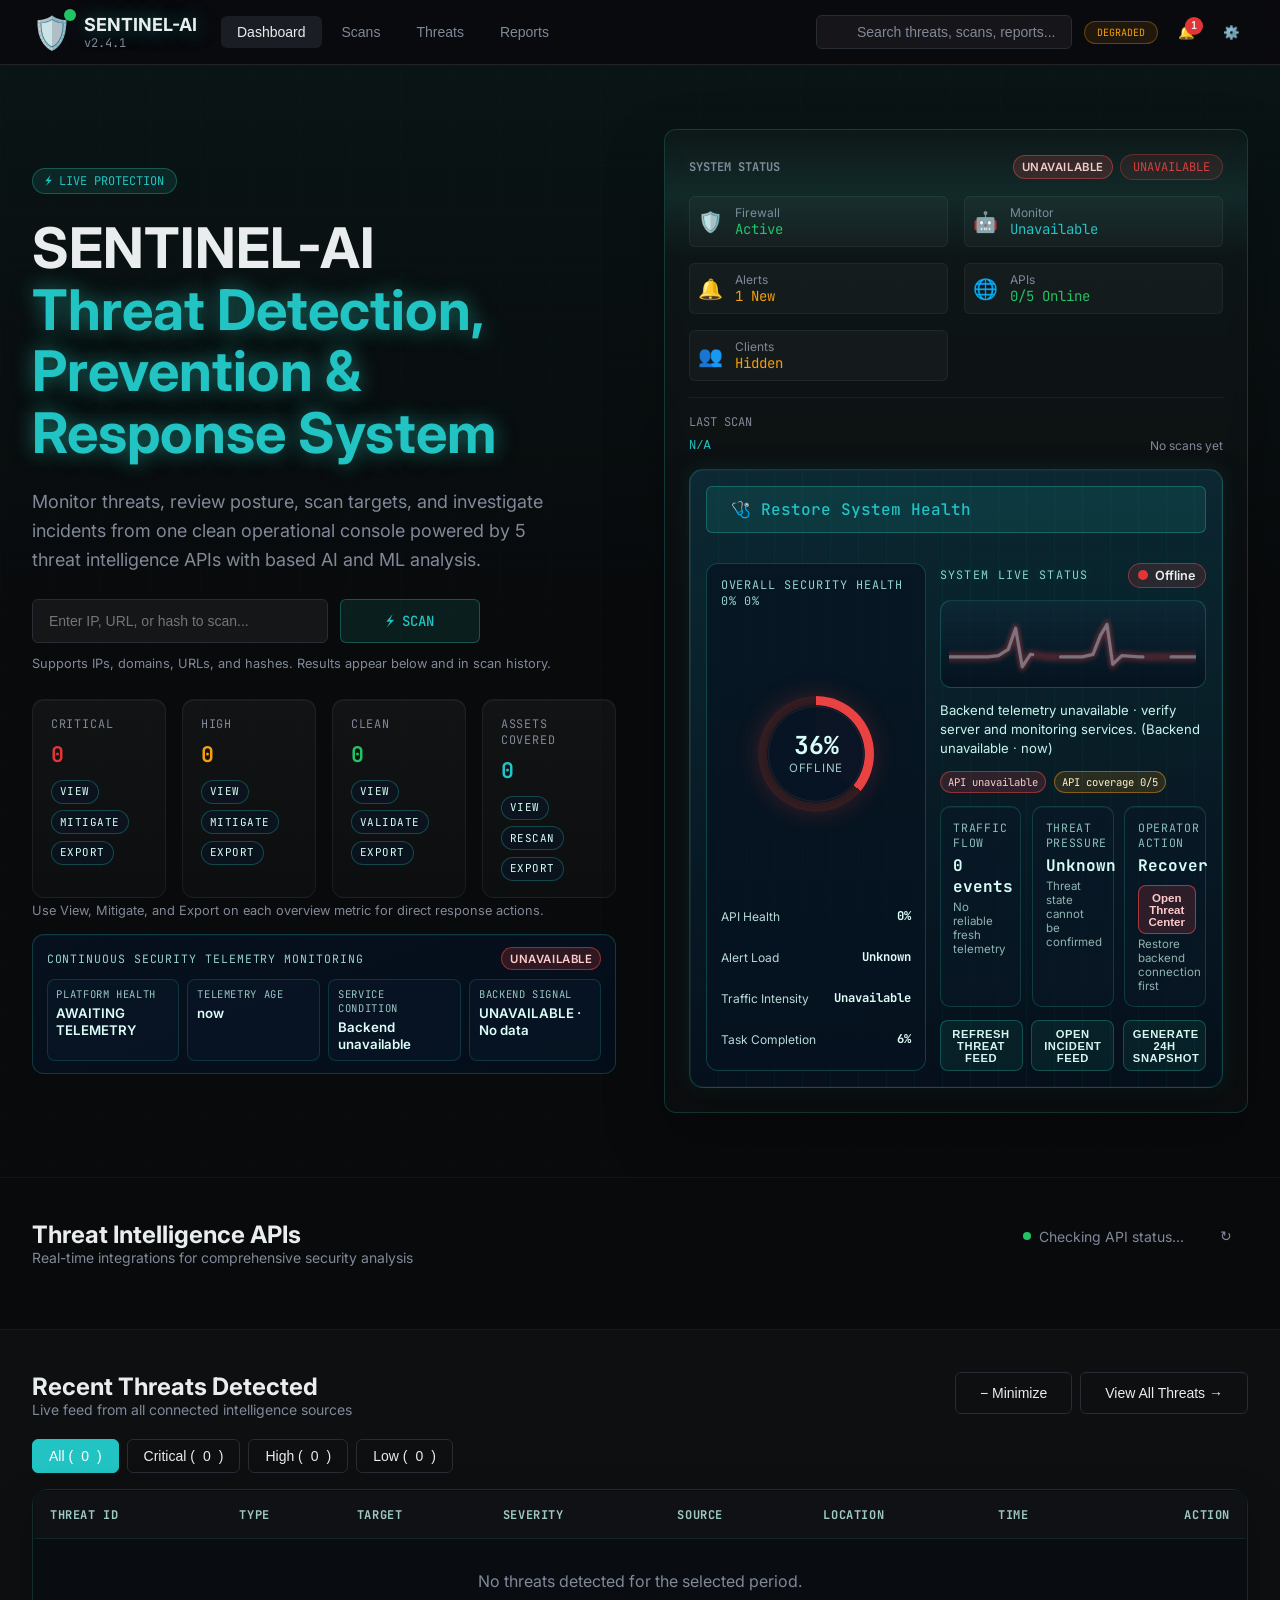
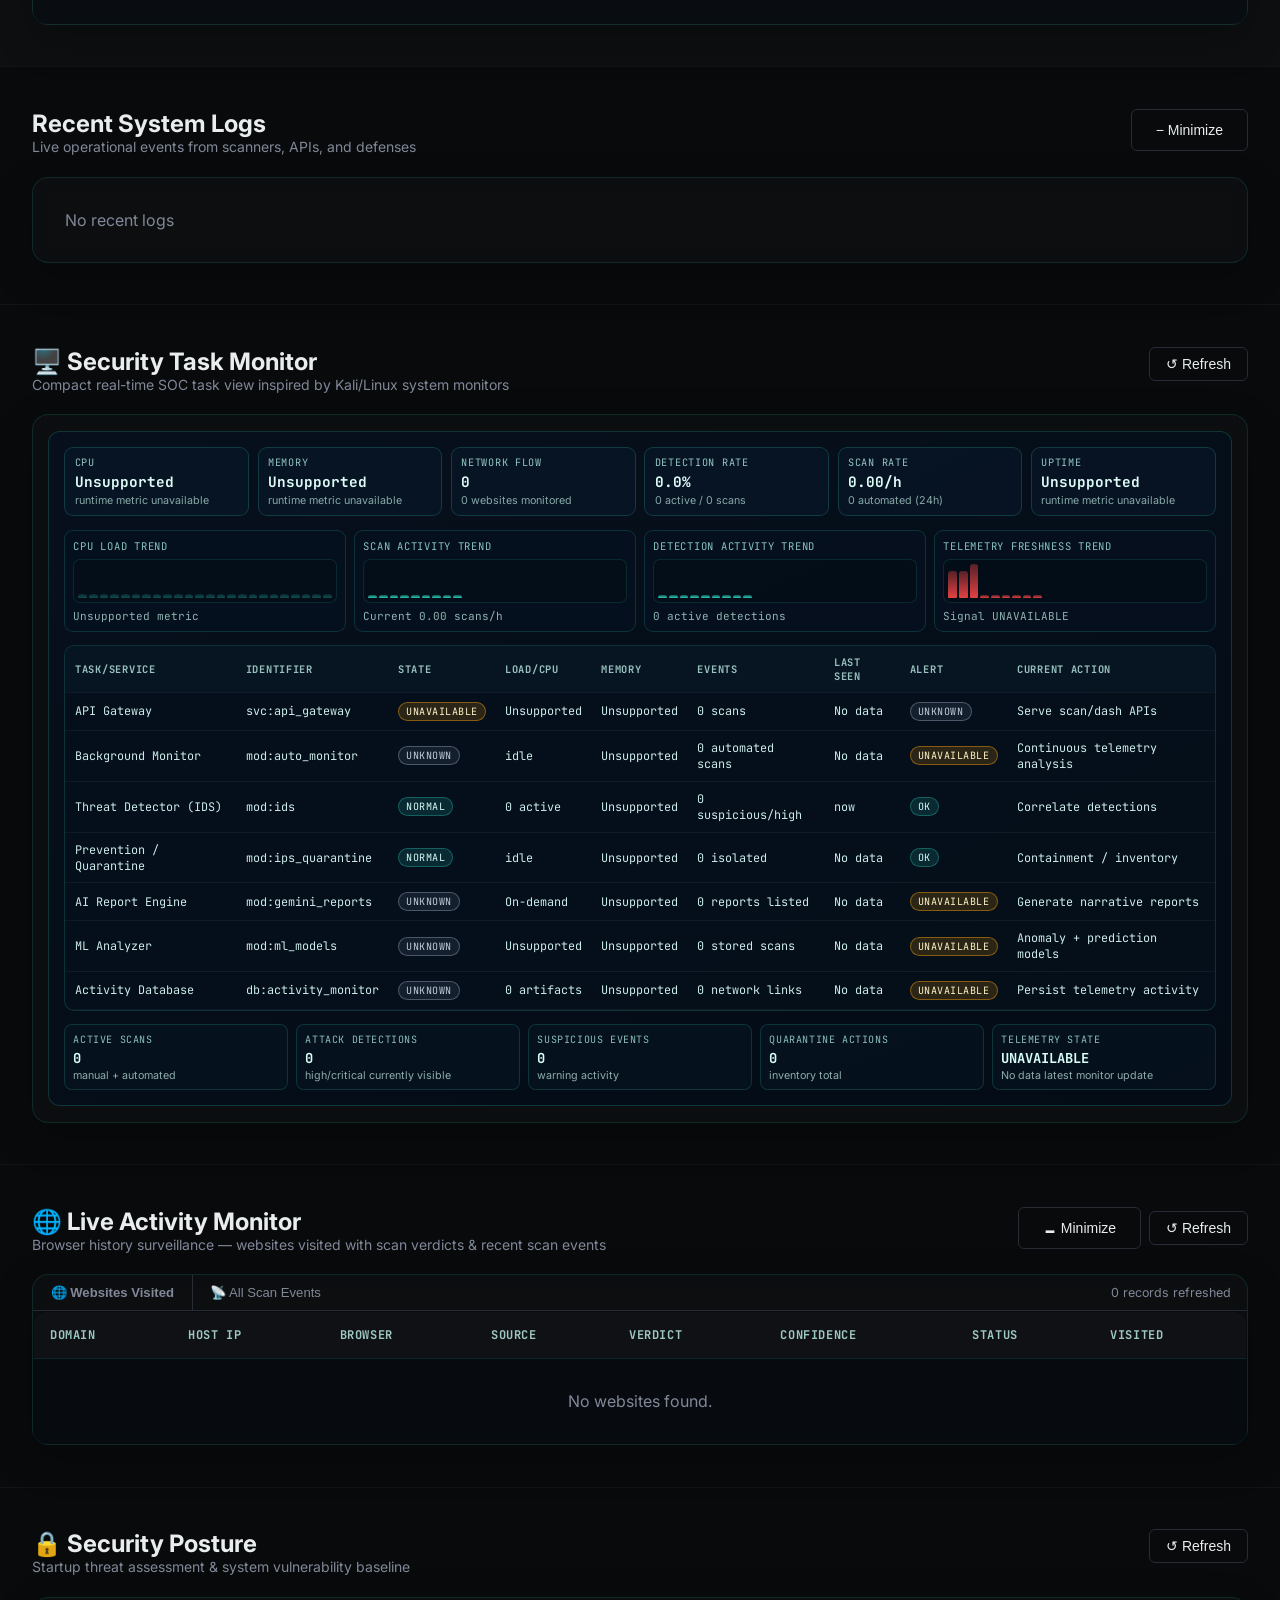
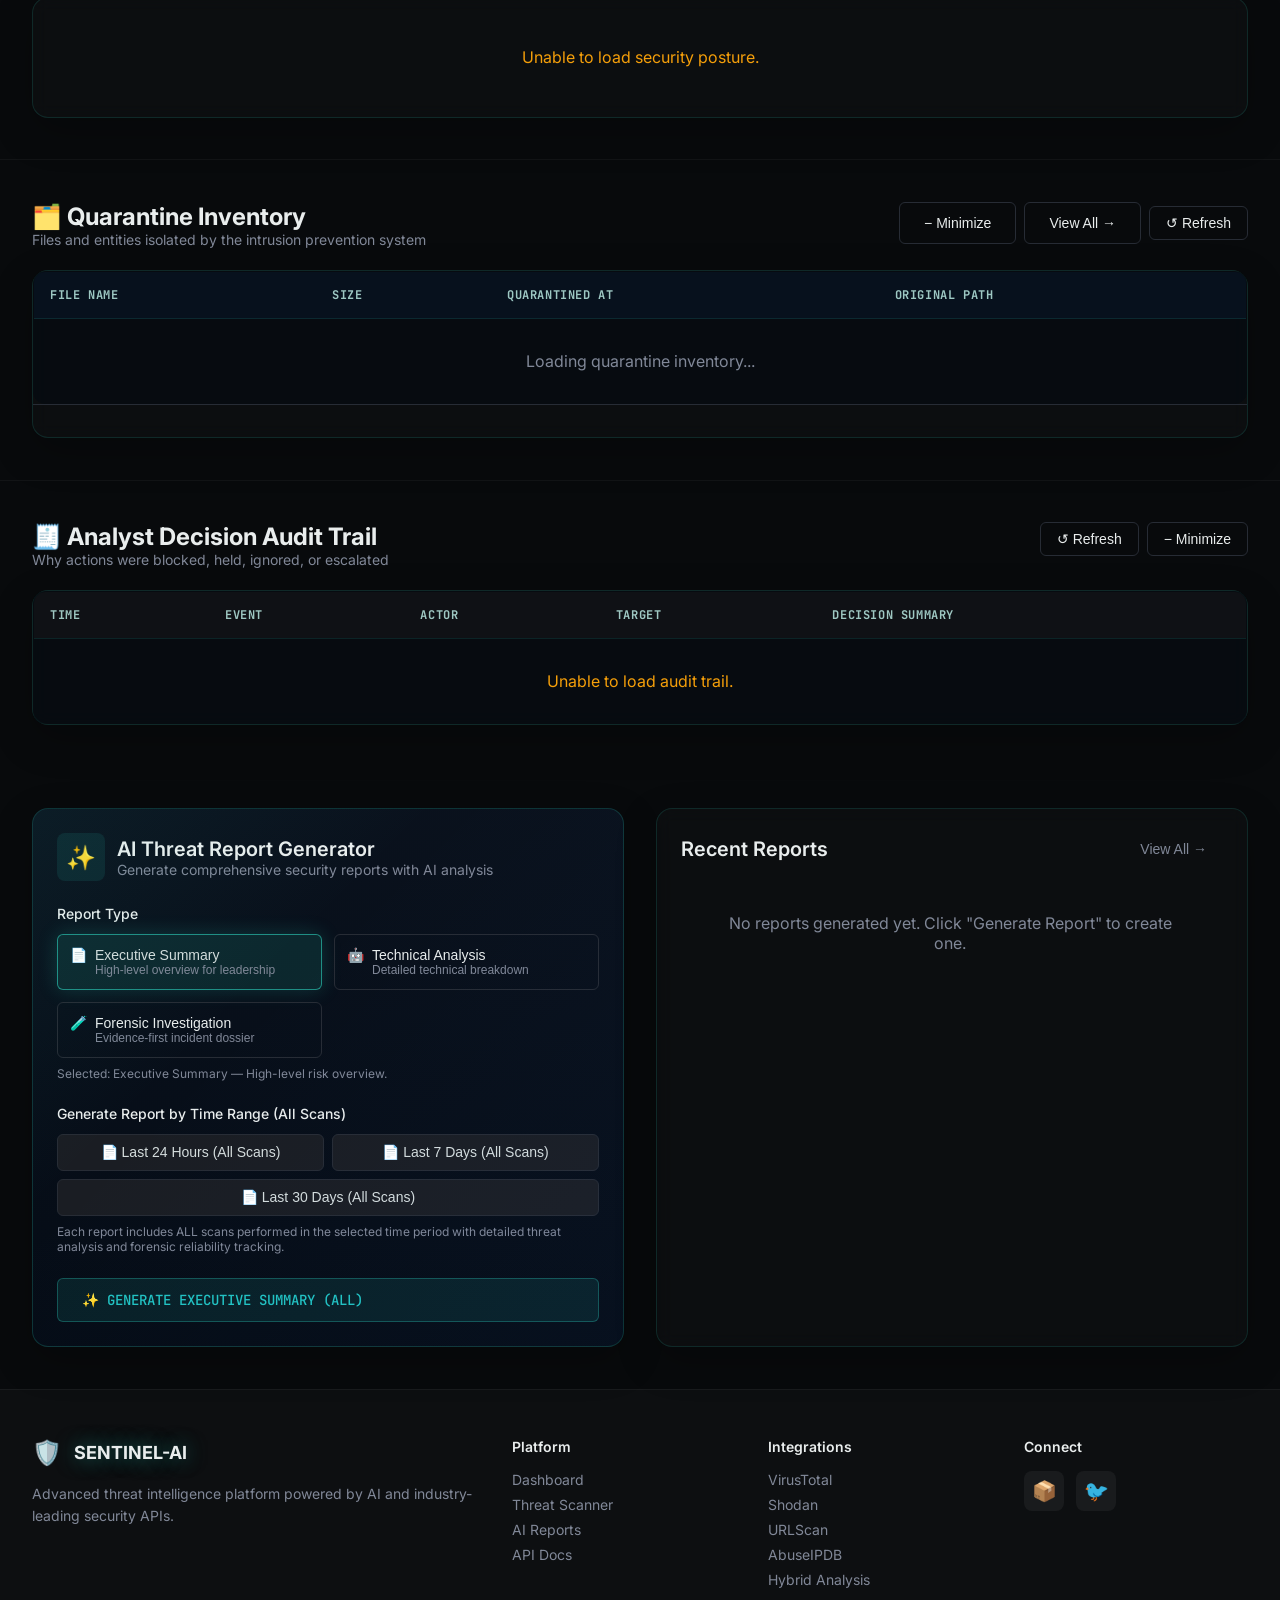
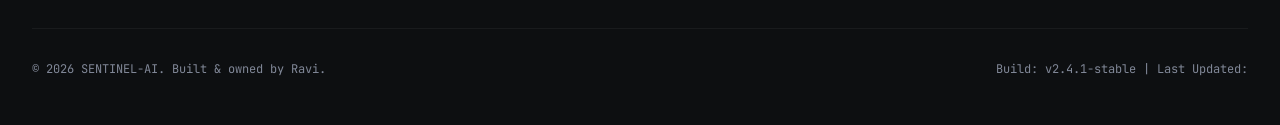
==== commit a3b3f081: "refactor: comprehensive system improvements and bug fixes BREAKING CHANGES: - Fixed critical bug in " ====
--- a/server/app/static/index.html
+++ b/server/app/static/index.html
@@ -4056,7 +4056,7 @@
             
             // Scans
             scan: '/api/v1/scan',
-            scans: '/api/scans',
+            scans: '/api/v1/scan/history?source=all',
             scanResult: (id) => `/api/v1/scan/results/${id}`,
             scanFeedback: '/api/v1/scan/feedback',
             
@@ -8235,7 +8235,9 @@
 
             try {
                 const data = await apiRequest(API_ENDPOINTS.scans, { timeoutMs: 20000 });
-                latestScanHistory = Array.isArray(data) ? data : [];
+                latestScanHistory = Array.isArray(data)
+                    ? data
+                    : (Array.isArray(data?.scans) ? data.scans : []);
                 renderScanHistory();
                 return latestScanHistory;
             } catch (error) {
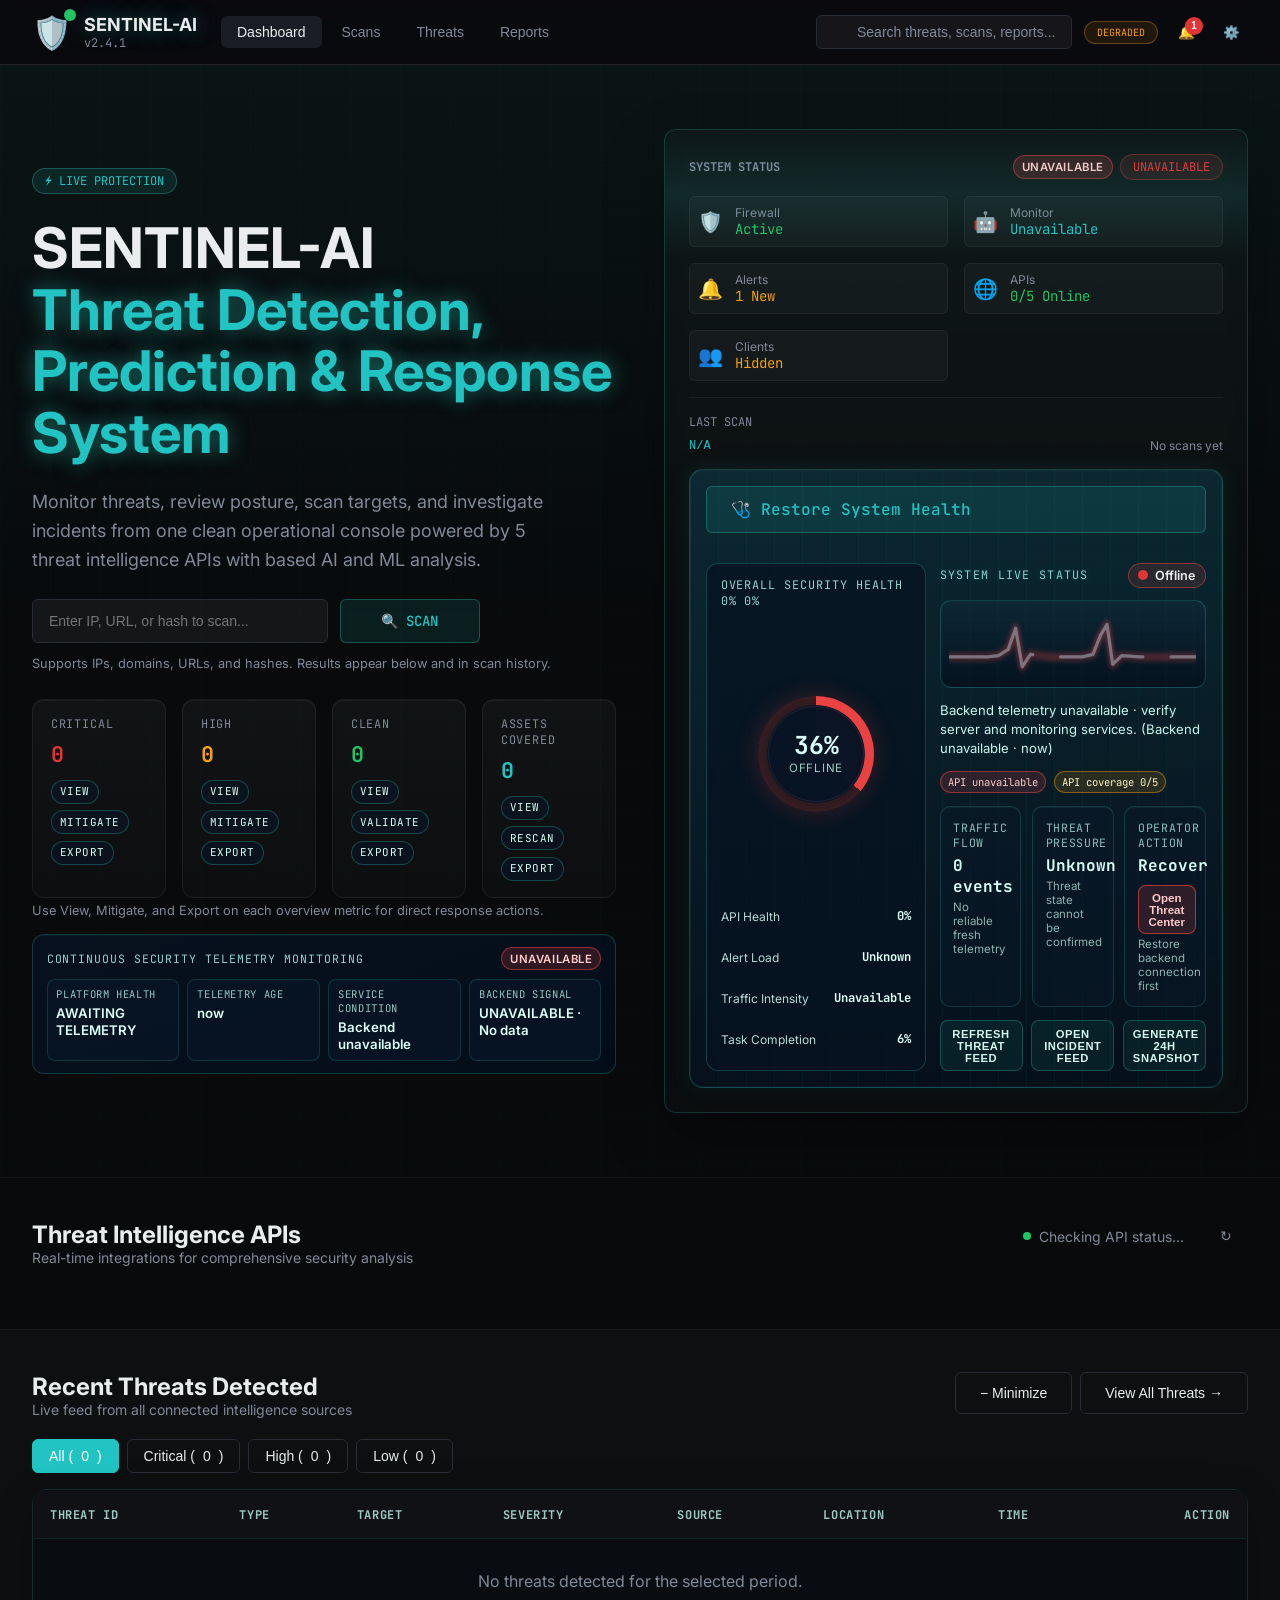
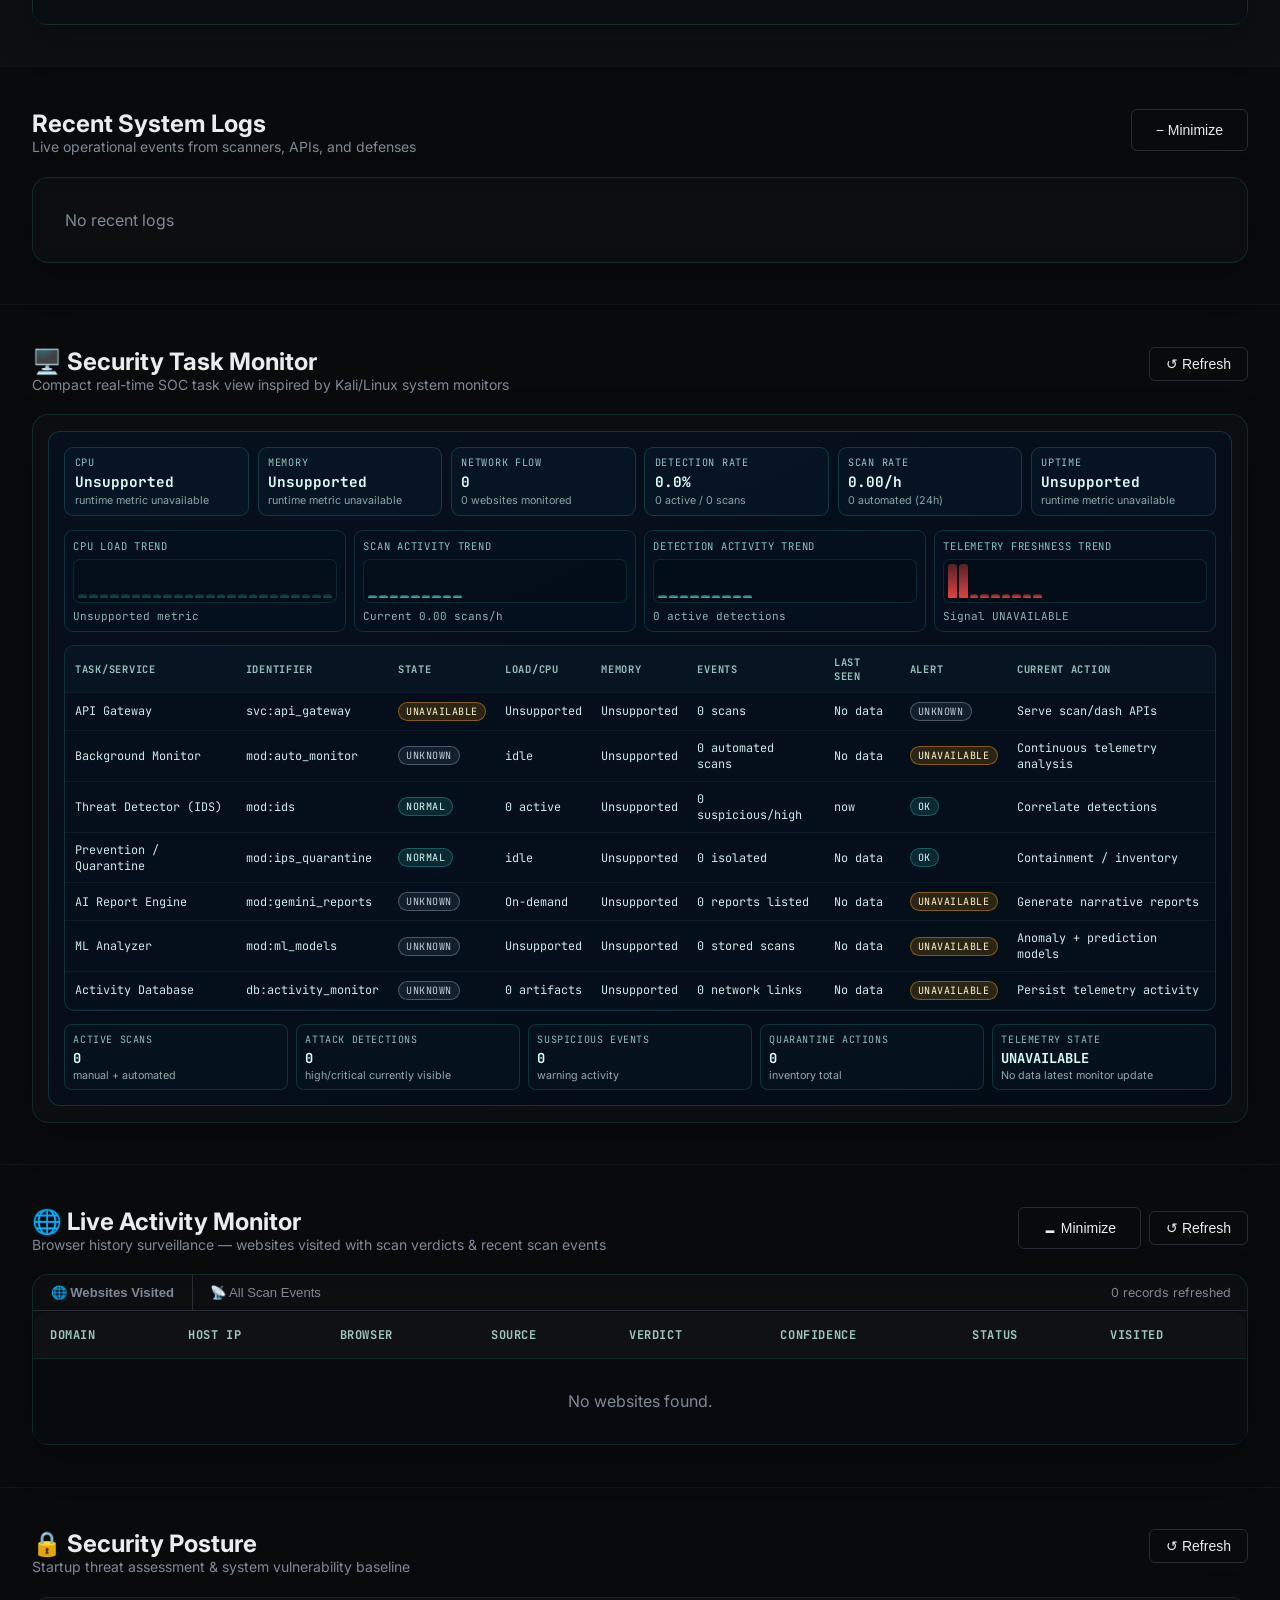
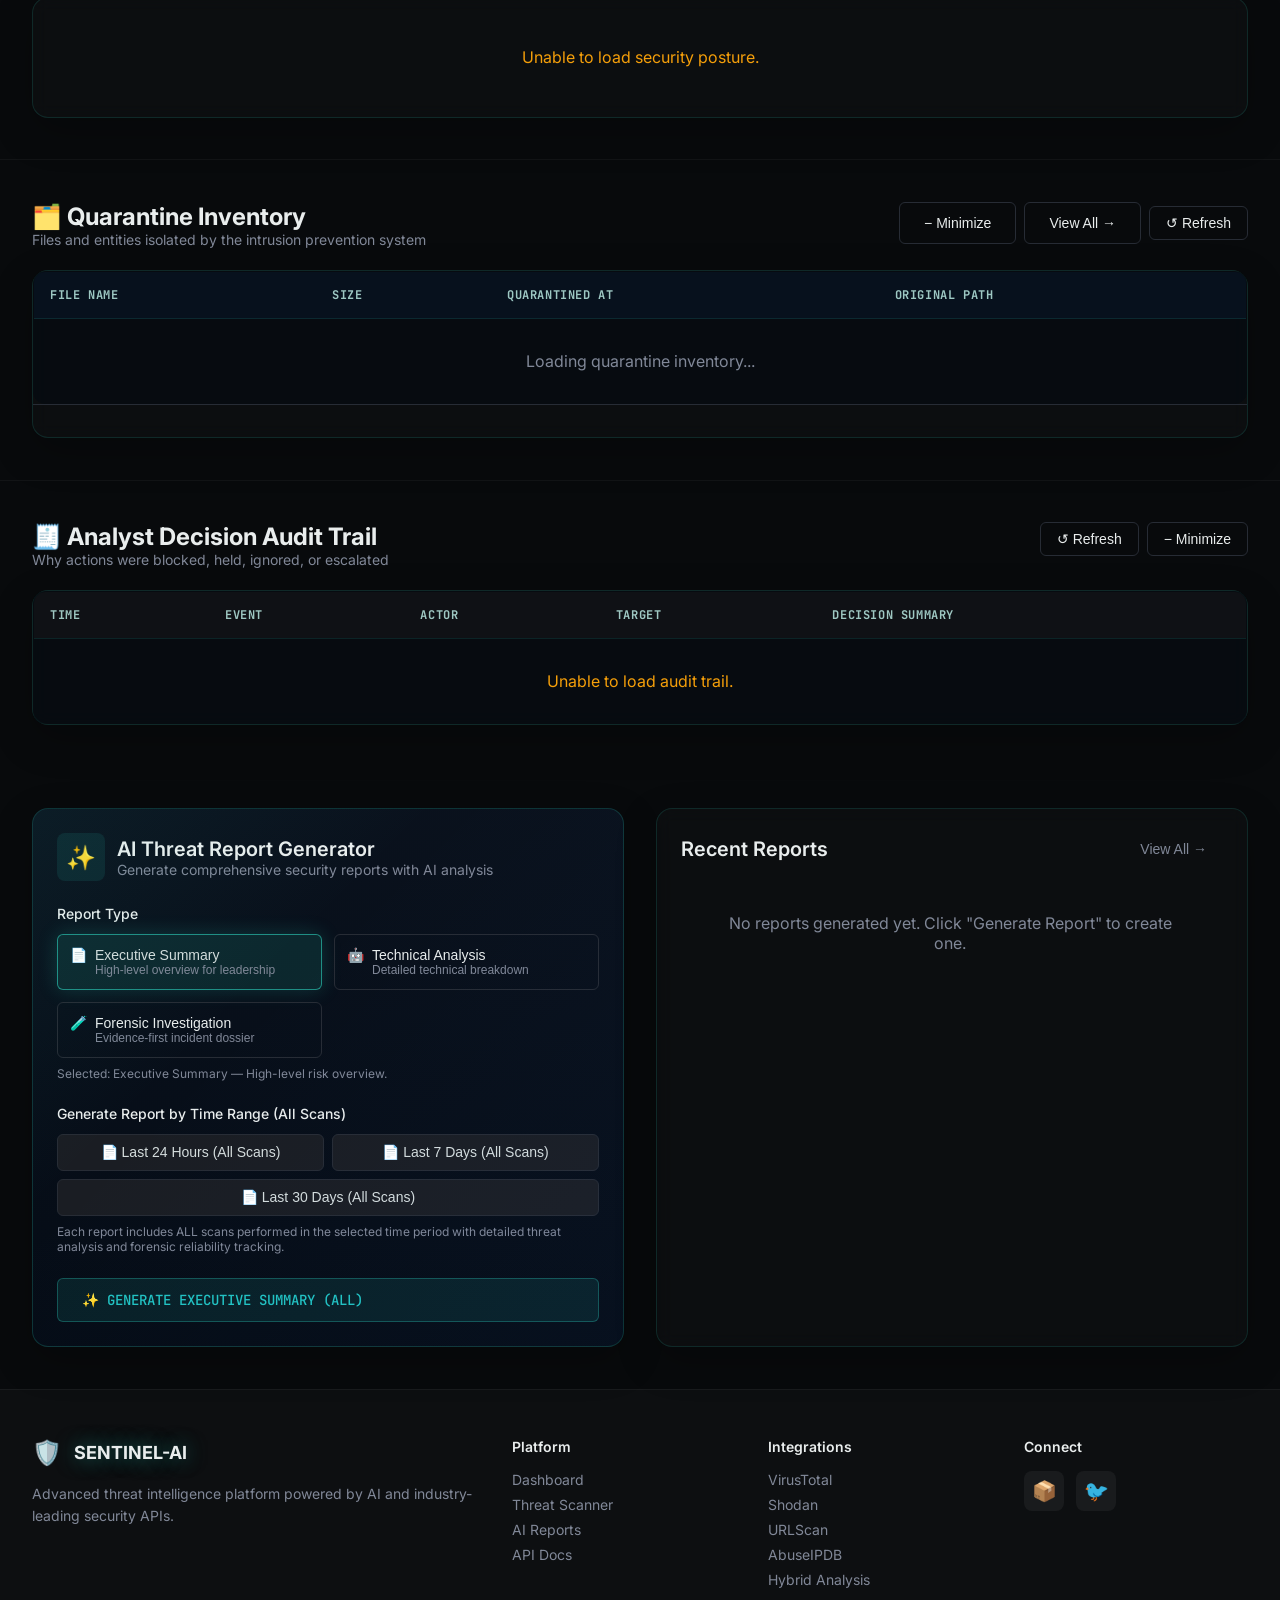
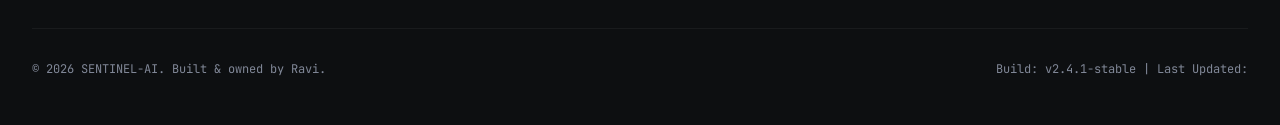
==== commit 9203a11e: "Improve report generation and Gemini handling" ====
--- a/server/app/static/index.html
+++ b/server/app/static/index.html
@@ -6,7 +6,7 @@
     <meta http-equiv="Cache-Control" content="no-cache, no-store, must-revalidate">
     <meta http-equiv="Pragma" content="no-cache">
     <meta http-equiv="Expires" content="0">
-    <title>SENTINEL-AI - Threat Detection, Prevention & Response System</title>
+    <title>SENTINEL-AI - Threat Detection, Prediction & Response System</title>
     <link href="https://fonts.googleapis.com/css2?family=JetBrains+Mono:wght@400;500;600;700&family=Inter:wght@300;400;500;600;700&display=swap" rel="stylesheet">
     <style>
         :root {
@@ -2451,6 +2451,50 @@
             border-radius: 50%;
             animation: spin 1s linear infinite;
             display: inline-block;
+        }
+
+        .scan-action-btn {
+            gap: 0.5rem;
+        }
+
+        .scan-action-btn .scan-action-icon {
+            display: inline-flex;
+            align-items: center;
+            justify-content: center;
+            width: 1.1em;
+            min-width: 1.1em;
+            transform-origin: center center;
+            transition: filter 0.2s ease;
+            will-change: transform;
+        }
+
+        .scan-action-btn:hover:not(.is-scanning) .scan-action-icon,
+        .scan-action-btn:focus-visible:not(.is-scanning) .scan-action-icon {
+            animation: scanIconHover 0.9s ease-in-out infinite;
+            filter: drop-shadow(0 0 8px rgba(45, 212, 191, 0.35));
+        }
+
+        .scan-action-btn.is-scanning {
+            pointer-events: none;
+            cursor: progress;
+        }
+
+        .scan-action-btn.is-scanning .scan-action-icon {
+            animation: scanIconSpin 0.85s linear infinite;
+            filter: drop-shadow(0 0 10px rgba(45, 212, 191, 0.45));
+        }
+
+        @keyframes scanIconSpin {
+            from { transform: rotate(0deg) scale(1.02); }
+            to { transform: rotate(360deg) scale(1.02); }
+        }
+
+        @keyframes scanIconHover {
+            0% { transform: translate(0, 0) rotate(0deg) scale(1.02); }
+            25% { transform: translate(1px, -1px) rotate(10deg) scale(1.08); }
+            50% { transform: translate(0, -2px) rotate(0deg) scale(1.12); }
+            75% { transform: translate(-1px, -1px) rotate(-10deg) scale(1.08); }
+            100% { transform: translate(0, 0) rotate(0deg) scale(1.02); }
         }
 
         .btn.is-loading {
@@ -2582,13 +2626,16 @@
                         <span class="badge">⚡ LIVE PROTECTION</span>
                         <h1>
                             SENTINEL-AI<br>
-                            <span class="glow-text">Threat Detection, Prevention &amp; Response System</span>
+                            <span class="glow-text">Threat Detection, Prediction &amp; Response System</span>
                         </h1>
                         <p>Monitor threats, review posture, scan targets, and investigate incidents from one clean operational console powered by 5 threat intelligence APIs with based AI and ML analysis.</p>
                         
                         <div class="scan-form">
                             <input type="text" class="scan-input" id="scanInput" maxlength="2048" placeholder="Enter IP, URL, or hash to scan...">
-                            <button class="btn btn-cyber" id="scanBtn">⚡ SCAN</button>
+                            <button class="btn btn-cyber scan-action-btn" id="scanBtn">
+                                <span class="scan-action-icon" aria-hidden="true">🔍</span>
+                                <span class="scan-action-label">SCAN</span>
+                            </button>
                         </div>
                         <div class="scan-helper">Supports IPs, domains, URLs, and hashes. Results appear below and in scan history.</div>
                         
@@ -3179,9 +3226,9 @@
                         <div class="form-group">
                             <label>Generate Report by Time Range (All Scans)</label>
                             <div class="time-buttons">
-                                <button class="btn btn-secondary btn-sm" onclick="generateReportForInterval('24h')">📄 Last 24 Hours (All Scans)</button>
-                                <button class="btn btn-secondary btn-sm" onclick="generateReportForInterval('7d')">📄 Last 7 Days (All Scans)</button>
-                                <button class="btn btn-secondary btn-sm" onclick="generateReportForInterval('30d')">📄 Last 30 Days (All Scans)</button>
+                                <button id="report-24h-btn" class="btn btn-secondary btn-sm" onclick="generateReportForInterval('24h')">📄 Last 24 Hours (All Scans)</button>
+                                <button id="report-7d-btn" class="btn btn-secondary btn-sm" onclick="generateReportForInterval('7d')">📄 Last 7 Days (All Scans)</button>
+                                <button id="report-30d-btn" class="btn btn-secondary btn-sm" onclick="generateReportForInterval('30d')">📄 Last 30 Days (All Scans)</button>
                             </div>
                             <small style="color: var(--muted-foreground); font-size: 0.75rem; display: block; margin-top: 0.5rem;">
                                 Each report includes ALL scans performed in the selected time period with detailed threat analysis and forensic reliability tracking.
@@ -3260,7 +3307,10 @@
                                 maxlength="2048"
                                    placeholder="192.168.1.1 · example.com · https://site.com · sha256..."
                                    style="flex:1;min-width:280px;">
-                            <button class="btn btn-cyber" id="newScanBtn" style="white-space:nowrap;min-width:130px;">🔍 Start Scan</button>
+                            <button class="btn btn-cyber scan-action-btn" id="newScanBtn" style="white-space:nowrap;min-width:130px;">
+                                <span class="scan-action-icon" aria-hidden="true">🔍</span>
+                                <span class="scan-action-label">Start Scan</span>
+                            </button>
                         </div>
                         <div id="newScanInputHint" style="font-size:0.72rem;color:var(--muted-foreground);margin-top:0.4rem;">Auto-detects IPs, domains, URLs, file names, and hashes.</div>
                     </div>
@@ -4371,6 +4421,10 @@
 
         function setButtonLoadingState(button, loading, loadingLabel) {
             if (!button) return;
+            if (button.classList.contains('scan-action-btn')) {
+                setScanButtonLoadingState(button, loading);
+                return;
+            }
             if (loading) {
                 if (!button.dataset.originalLabel) {
                     button.dataset.originalLabel = button.innerHTML;
@@ -4389,6 +4443,31 @@
             delete button.dataset.originalLabel;
         }
 
+        function setScanButtonLoadingState(button, loading) {
+            if (!button) return;
+            const icon = button.querySelector('.scan-action-icon');
+            const label = button.querySelector('.scan-action-label');
+
+            if (loading) {
+                if (label && !button.dataset.originalScanLabel) {
+                    button.dataset.originalScanLabel = label.textContent || '';
+                }
+                button.disabled = true;
+                button.classList.add('is-scanning');
+                if (label) {
+                    label.textContent = 'Scanning...';
+                }
+                return;
+            }
+
+            button.disabled = false;
+            button.classList.remove('is-scanning');
+            if (label && button.dataset.originalScanLabel) {
+                label.textContent = button.dataset.originalScanLabel;
+            }
+            delete button.dataset.originalScanLabel;
+        }
+
         function resolveButtonReference(buttonOrSelector) {
             if (!buttonOrSelector) return null;
             if (typeof buttonOrSelector === 'string') {
@@ -4402,6 +4481,66 @@
             const button = resolveButtonReference(buttonOrSelector);
             setButtonLoadingState(button, true, label);
             return () => setButtonLoadingState(button, false);
+        }
+
+        /**
+         * Update loading state for report interval buttons.
+         * - interval: '24h' | '7d' | '30d'
+         * - isLoading: boolean
+         * Ensures only the active interval button shows the spinner and disables
+         * only that button while preserving styling.
+         */
+        function updateReportButtons(interval, isLoading) {
+            const mapping = { '24h': 'report-24h-btn', '7d': 'report-7d-btn', '30d': 'report-30d-btn' };
+            const targetId = mapping[interval];
+            const ids = Object.values(mapping);
+
+            // When entering loading: restore other buttons and set only the target to loading
+            if (isLoading) {
+                ids.forEach(id => {
+                    const el = document.getElementById(id);
+                    if (!el) return;
+                    if (id === targetId) return; // leave target alone for now
+                    // restore any other button that might be in loading state
+                    if (el.dataset.originalLabel) {
+                        el.disabled = false;
+                        el.classList.remove('is-loading');
+                        el.removeAttribute('aria-busy');
+                        el.innerHTML = el.dataset.originalLabel;
+                        delete el.dataset.originalLabel;
+                    } else {
+                        el.disabled = false;
+                        el.classList.remove('is-loading');
+                        el.removeAttribute('aria-busy');
+                    }
+                });
+
+                const target = document.getElementById(targetId);
+                if (!target) return;
+                if (!target.dataset.originalLabel) target.dataset.originalLabel = target.innerHTML;
+                target.disabled = true;
+                target.classList.add('is-loading');
+                target.setAttribute('aria-busy', 'true');
+                target.innerHTML = `<span class="spinner" aria-hidden="true"></span> Generating...`;
+                return;
+            }
+
+            // When leaving loading, restore the specific button
+            ids.forEach(id => {
+                const el = document.getElementById(id);
+                if (!el) return;
+                if (el.dataset.originalLabel) {
+                    el.disabled = false;
+                    el.classList.remove('is-loading');
+                    el.removeAttribute('aria-busy');
+                    el.innerHTML = el.dataset.originalLabel;
+                    delete el.dataset.originalLabel;
+                } else {
+                    el.disabled = false;
+                    el.classList.remove('is-loading');
+                    el.removeAttribute('aria-busy');
+                }
+            });
         }
 
         async function runWithButtonLoading(buttonOrSelector, label, fn) {
@@ -9124,6 +9263,41 @@
             const component = String(log.component || '').toLowerCase();
             const message = String(log.message || '');
             const details = typeof log.details === 'object' && log.details ? log.details : {};
+            if (details.show_response_actions === false) return null;
+            const promptType = String(details.prompt_type || '').toLowerCase();
+            const isClientRegistrationNotification =
+                promptType === 'client_registration'
+                || (
+                    component === 'network_defense'
+                    && /client registration|new client|pending verification|awaiting admin verification|client online|client enrolled|registration updated/i.test(`${message} ${details.description || ''} ${details.title || ''}`)
+                );
+
+            if (isClientRegistrationNotification) {
+                const target = details.client_id || details.hostname || details.ip_address || log.target || 'client registration';
+                const targetDisplay = [details.hostname, details.ip_address].filter(Boolean).join(' · ') || target;
+                const promptId = String(log.id || log.event_id || log.scan_id || `${Date.now()}_${component}_client_registration`);
+                return {
+                    promptKey: `registration:${promptId}`,
+                    attackId: log.event_id || log.id || null,
+                    eventId: log.event_id || log.id || null,
+                    clientId: details.client_id || null,
+                    threatId: promptId,
+                    title: 'Client Registration',
+                    severity: 'info',
+                    source: 'network_defense',
+                    target,
+                    targetType: 'client',
+                    targetDisplay,
+                    metadata: {
+                        prompt_type: 'client_registration',
+                        level,
+                        message,
+                        details,
+                        response_options: ['ALLOW', 'BLOCK'],
+                    },
+                };
+            }
+
             const scannerThreatLevel = String(details.threat_level || details.verdict || log.threat_level || '').toLowerCase();
             const scannerAlertSignal = /sql injection|sqli|xss|cross-site scripting|cross-site request forgery|csrf|<script|javascript:|union select|drop table|command injection|remote code execution|rce|path traversal|lfi|rfi|malicious|critical|high|suspicious|medium/i;
             const scannerMessage = `${message} ${details.description || ''} ${details.short_description || ''} ${JSON.stringify(details)}`;
@@ -9131,6 +9305,11 @@
                 && scannerThreatLevel
                 && !['clean', 'safe', 'unknown', 'info'].includes(scannerThreatLevel)
                 && (scannerAlertSignal.test(scannerMessage) || ['critical', 'high', 'medium', 'suspicious', 'malicious'].includes(scannerThreatLevel));
+
+            const isBenignLegitimateRangeLog = /legitimate service range/i.test(message)
+                && ['debug', 'info'].includes(level)
+                && /intrusion|protection/.test(component);
+            if (isBenignLegitimateRangeLog) return null;
 
             const isSecurityLog = ['warning', 'error', 'critical'].includes(level)
                 || /defense|intrusion|attack|quarantine|threat/.test(component)
@@ -9176,33 +9355,45 @@
                 clearTimeout(activeSecurityPromptTimer);
                 activeSecurityPromptTimer = null;
             }
+            const modal = document.getElementById('securityPromptModal');
+            const promptType = String(prompt?.metadata?.prompt_type || '').toLowerCase();
+            const responseOptions = Array.isArray(prompt?.metadata?.response_options) && prompt.metadata.response_options.length > 0
+                ? prompt.metadata.response_options.map(value => String(value || '').toUpperCase())
+                : (promptType === 'client_registration' ? ['ALLOW', 'BLOCK'] : ['IGNORE', 'BLOCK', 'QUARANTINE']);
+            const primaryLabel = promptType === 'client_registration' ? 'Client Registration Prompt' : 'Incident Response Prompt';
+            const titleLabel = promptType === 'client_registration' ? 'Client Registration' : (prompt.title || 'Security Incident');
+            const promptNotice = promptType === 'client_registration'
+                ? 'Review this client registration request and choose Allow or Block.'
+                : 'Respond within 60 seconds. Unanswered prompts are escalated and after 5 misses the system enters automatic quarantine.';
+            const notificationTitle = promptType === 'client_registration' ? 'Client registration review requested' : 'Defense action requested';
+
             addNotification(
-                'Defense action requested',
-                `${prompt.title} on ${prompt.targetDisplay || prompt.target}. Choose BLOCK / IGNORE / QUARANTINE from logs or alerts.`,
+                notificationTitle,
+                `${prompt.title} on ${prompt.targetDisplay || prompt.target}. ${promptType === 'client_registration' ? 'Choose Allow or Block.' : 'Choose BLOCK / IGNORE / QUARANTINE from logs or alerts.'}`,
                 prompt.severity === 'critical' ? 'error' : 'warning',
                 `prompt_open:${prompt.promptKey}`,
                 12000
             );
 
-            const modal = document.getElementById('securityPromptModal');
             if (modal) {
                 modal.style.cssText = 'position:fixed;inset:0;background:rgba(2,6,23,0.78);z-index:1600;display:flex;align-items:center;justify-content:center;padding:1rem;';
                 modal.innerHTML = `
                     <div style="width:min(560px,96vw);background:var(--card);border:1px solid var(--border);border-radius:14px;box-shadow:0 24px 80px rgba(0,0,0,0.5);overflow:hidden;">
                         <div style="padding:1rem 1.15rem;border-bottom:1px solid var(--border);display:flex;align-items:center;justify-content:space-between;gap:0.8rem;">
                             <div>
-                                <div style="font-size:0.76rem;letter-spacing:0.08em;text-transform:uppercase;color:var(--warning);font-family:'JetBrains Mono', monospace;">Incident Response Prompt</div>
-                                <div style="font-size:1rem;font-weight:700;margin-top:0.2rem;">${escHtml(prompt.title || 'Security Incident')}</div>
+                                <div style="font-size:0.76rem;letter-spacing:0.08em;text-transform:uppercase;color:var(--warning);font-family:'JetBrains Mono', monospace;">${escHtml(primaryLabel)}</div>
+                                <div style="font-size:1rem;font-weight:700;margin-top:0.2rem;">${escHtml(titleLabel)}</div>
                             </div>
                             <button class="icon-btn" onclick="closeSecurityPrompt(true,false)">✖️</button>
                         </div>
                         <div style="padding:1rem 1.15rem;display:grid;gap:0.8rem;">
                             <div style="font-size:0.9rem;line-height:1.55;">Target: <code>${escHtml(prompt.targetDisplay || prompt.target || 'unknown')}</code></div>
-                            <div style="font-size:0.84rem;color:var(--muted-foreground);">Respond within 60 seconds. Unanswered prompts are escalated and after 5 misses the system enters automatic quarantine.</div>
+                            <div style="font-size:0.84rem;color:var(--muted-foreground);">${escHtml(promptNotice)}</div>
                             <div style="display:flex;gap:0.55rem;justify-content:flex-end;flex-wrap:wrap;">
-                                <button class="btn btn-outline" style="border-color:var(--warning);color:var(--warning);" onclick="respondToSecurityPrompt('IGNORE')">Ignore</button>
-                                <button class="btn btn-outline" style="border-color:var(--primary);color:var(--primary);" onclick="respondToSecurityPrompt('BLOCK')">Block</button>
-                                <button class="btn btn-cyber" style="background:var(--destructive);border-color:var(--destructive);" onclick="respondToSecurityPrompt('QUARANTINE')">Quarantine</button>
+                                ${responseOptions.includes('ALLOW') ? `<button class="btn btn-outline" style="border-color:var(--success);color:var(--success);" onclick="respondToSecurityPrompt('ALLOW')">Allow</button>` : ''}
+                                ${responseOptions.includes('IGNORE') ? `<button class="btn btn-outline" style="border-color:var(--warning);color:var(--warning);" onclick="respondToSecurityPrompt('IGNORE')">Ignore</button>` : ''}
+                                ${responseOptions.includes('BLOCK') ? `<button class="btn btn-outline" style="border-color:var(--primary);color:var(--primary);" onclick="respondToSecurityPrompt('BLOCK')">Block</button>` : ''}
+                                ${responseOptions.includes('QUARANTINE') ? `<button class="btn btn-cyber" style="background:var(--destructive);border-color:var(--destructive);" onclick="respondToSecurityPrompt('QUARANTINE')">Quarantine</button>` : ''}
                             </div>
                         </div>
                     </div>
@@ -9463,12 +9654,13 @@
             const component = String(log.component || '').toLowerCase();
             const message = String(log.message || '').toLowerCase();
             const prompt = buildSecurityPromptPayloadFromLog(log);
+            const promptType = String(prompt?.metadata?.prompt_type || '').toLowerCase();
 
             // Fast-path for immediate web attack alerts (network_defense component with xss/sql indicators)
             const isWebAttackAlert = component === 'network_defense' 
                 && (level === 'critical' || (level === 'warning' && /immediate alert|web attack|xss|sql injection|sqli/i.test(message)));
             
-            if (isWebAttackAlert) {
+            if (isWebAttackAlert && promptType !== 'client_registration') {
                 const popupType = level === 'critical' ? 'error' : 'warning';
                 showToast(`🚨 SECURITY ALERT: ${log.message}`, popupType);
                 addNotification(
@@ -9495,7 +9687,7 @@
                         targetDisplay: details.source_ip || details.source_domain || 'unknown source',
                         metadata: { level, message: log.message, details }
                     };
-                    if (prompt) {
+                    if (prompt && promptType !== 'client_registration') {
                         queueSecurityPrompt(prompt);
                     } else {
                         queueSecurityPrompt(webAttackPrompt);
@@ -9814,7 +10006,7 @@
             }
 
             const btn = document.getElementById('scanBtn') || document.getElementById('newScanBtn');
-            setButtonLoadingState(btn, true, 'Scanning...');
+            setScanButtonLoadingState(btn, true);
 
             await new Promise(requestAnimationFrame);
 
@@ -9863,10 +10055,7 @@
                     }, 5000);
                 }
             } finally {
-                setButtonLoadingState(btn, false);
-                if (btn) {
-                    btn.innerHTML = btn.id === 'newScanBtn' ? '🔍 Start Scan' : '⚡ SCAN';
-                }
+                setScanButtonLoadingState(btn, false);
             }
         }
 
@@ -10597,10 +10786,28 @@
             list.innerHTML = logs.map((log, index) => {
                 const level = (log.level || 'INFO').toLowerCase();
                 const badge = level === 'error' || level === 'critical' ? 'badge-threat' : level === 'warning' ? 'badge-warning' : 'badge-safe';
-                const hasDetails = Boolean(log && (log.details || extractScanIdFromLog(log)));
+                const detailsObj = (log && typeof log.details === 'object' && log.details) ? log.details : {};
+                const detailKeys = Object.keys(detailsObj).filter((key) => {
+                    const value = detailsObj[key];
+                    if (value === null || value === undefined) return false;
+                    if (typeof value === 'string') return value.trim().length > 0;
+                    if (Array.isArray(value)) return value.length > 0;
+                    if (typeof value === 'object') return Object.keys(value).length > 0;
+                    return true;
+                });
+                const hasDetails = Boolean(detailKeys.length > 0 || extractScanIdFromLog(log));
                 const hasDefenseActions = Boolean(buildSecurityPromptPayloadFromLog(log));
                 const summary = String(log.message || '').replace(/\s+/g, ' ').trim();
-                const detailsPreview = log.details ? (typeof log.details === 'string' ? log.details : JSON.stringify(log.details)) : '';
+                let detailsPreview = '';
+                if (typeof log.details === 'string' && log.details.trim()) {
+                    detailsPreview = log.details;
+                } else if (detailsObj.short_details && String(detailsObj.short_details).trim()) {
+                    detailsPreview = String(detailsObj.short_details).trim();
+                } else if (detailsObj.description && String(detailsObj.description).trim()) {
+                    detailsPreview = String(detailsObj.description).trim();
+                } else if (hasDetails) {
+                    detailsPreview = JSON.stringify(detailsObj);
+                }
                 return `
                     <div style="display:grid;grid-template-columns:minmax(0,1fr) auto;gap:1rem;align-items:flex-start;padding:0.9rem 1rem;border-bottom:1px solid rgba(45,212,191,0.08);">
                         <div style="min-width:0;">
@@ -10649,7 +10856,12 @@
             }
 
             const detailsText = log.details
-                ? (typeof log.details === 'string' ? log.details : JSON.stringify(log.details, null, 2))
+                ? (() => {
+                    if (typeof log.details === 'string') return log.details;
+                    if (log.details.short_details) return String(log.details.short_details);
+                    const keys = Object.keys(log.details || {});
+                    return keys.length ? JSON.stringify(log.details, null, 2) : 'No additional details available';
+                })()
                 : 'No additional details available';
 
             const existing = document.getElementById('logDetailModal');
@@ -10734,8 +10946,8 @@
         }
 
         async function generateReportForInterval(interval) {
-            const releasePrimary = createButtonLoadingGuard('[onclick="generateReportForInterval(\'24h\')"]', 'Generating...');
-            const releaseSecondary = createButtonLoadingGuard('[onclick="generateReportForInterval(selectedReportInterval || \'24h\')"]', 'Generating...');
+            // Use centralized per-interval loading UI so only the clicked button shows the spinner
+            updateReportButtons(interval, true);
             const btnText = interval === '24h' ? 'Last 24 Hours' : interval === '7d' ? 'Last 7 Days' : 'Last 30 Days';
             const reportLabel = REPORT_TYPE_DETAILS[selectedReportType]?.label || 'Report';
             showToast(`${reportLabel} • ${btnText}`, 'info');
@@ -10802,8 +11014,8 @@
                 console.error('Report generation error:', error);
                 showToast(`Failed to generate ${btnText} report: ` + error.message, 'error');
             } finally {
-                releasePrimary();
-                releaseSecondary();
+                // restore only the button that was set to loading
+                updateReportButtons(interval, false);
             }
         }
 
@@ -10904,7 +11116,7 @@
                     type: scanContext.type || scanContext.target_type || 'scan',
                     timeRange: '24h',
                     report_type: selectedReportType,
-                    intervals: ['24h', '7d', '30d'],
+                    intervals: ['24h'],
                 };
 
                 const res = await fetch(`${API_BASE_URL}${API_ENDPOINTS.generateReport}`, {
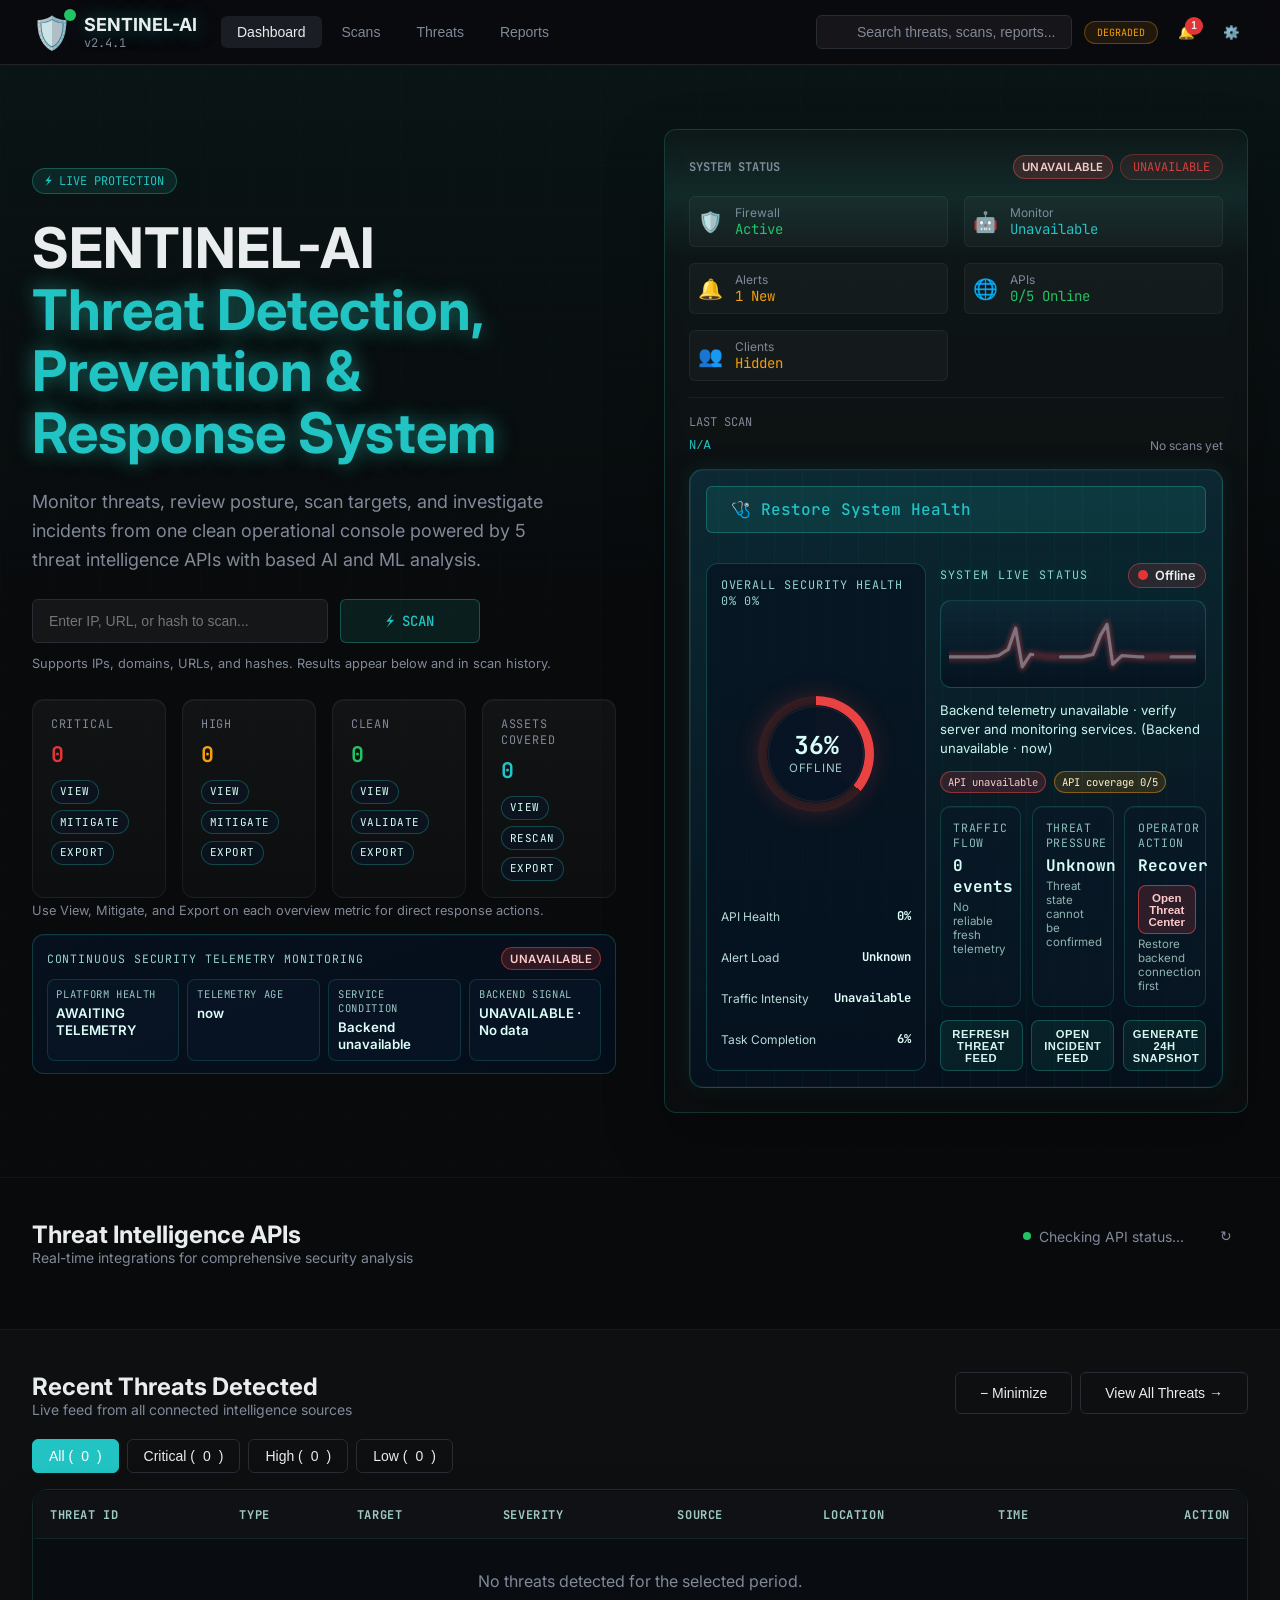
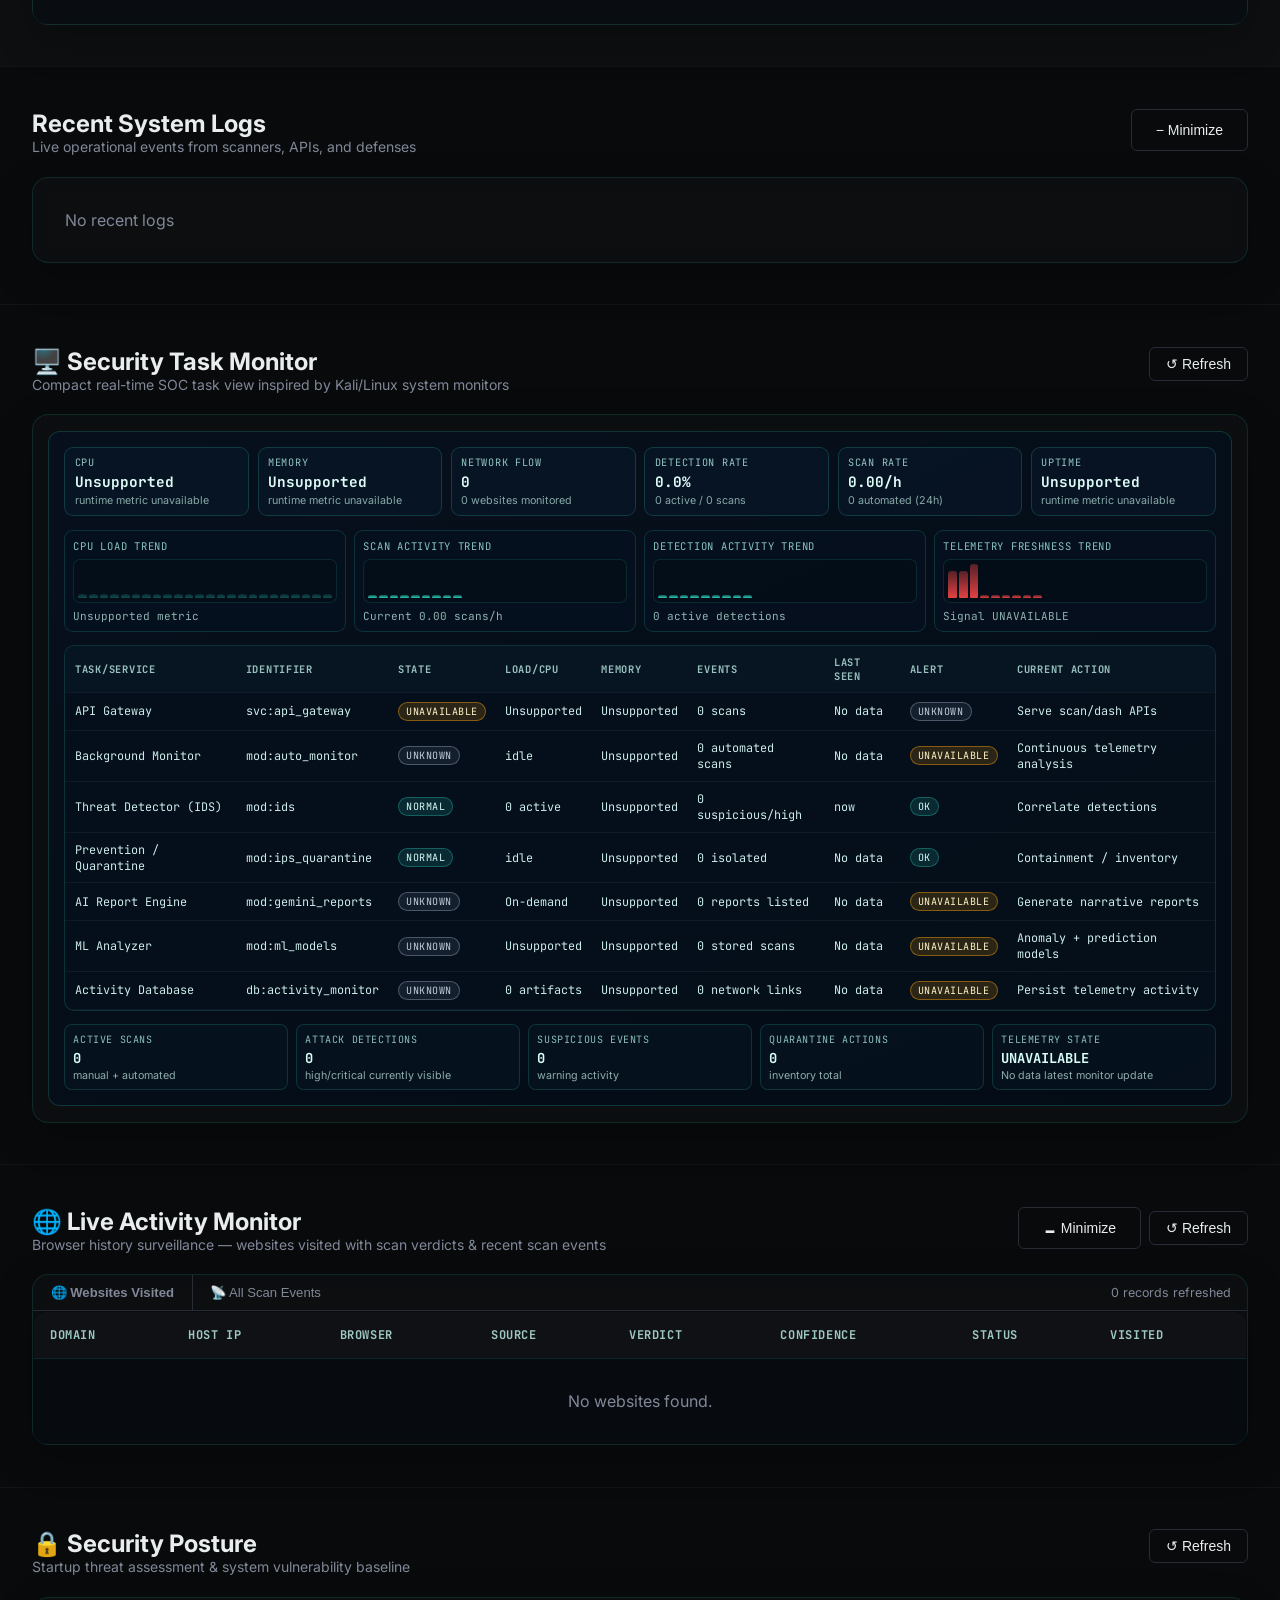
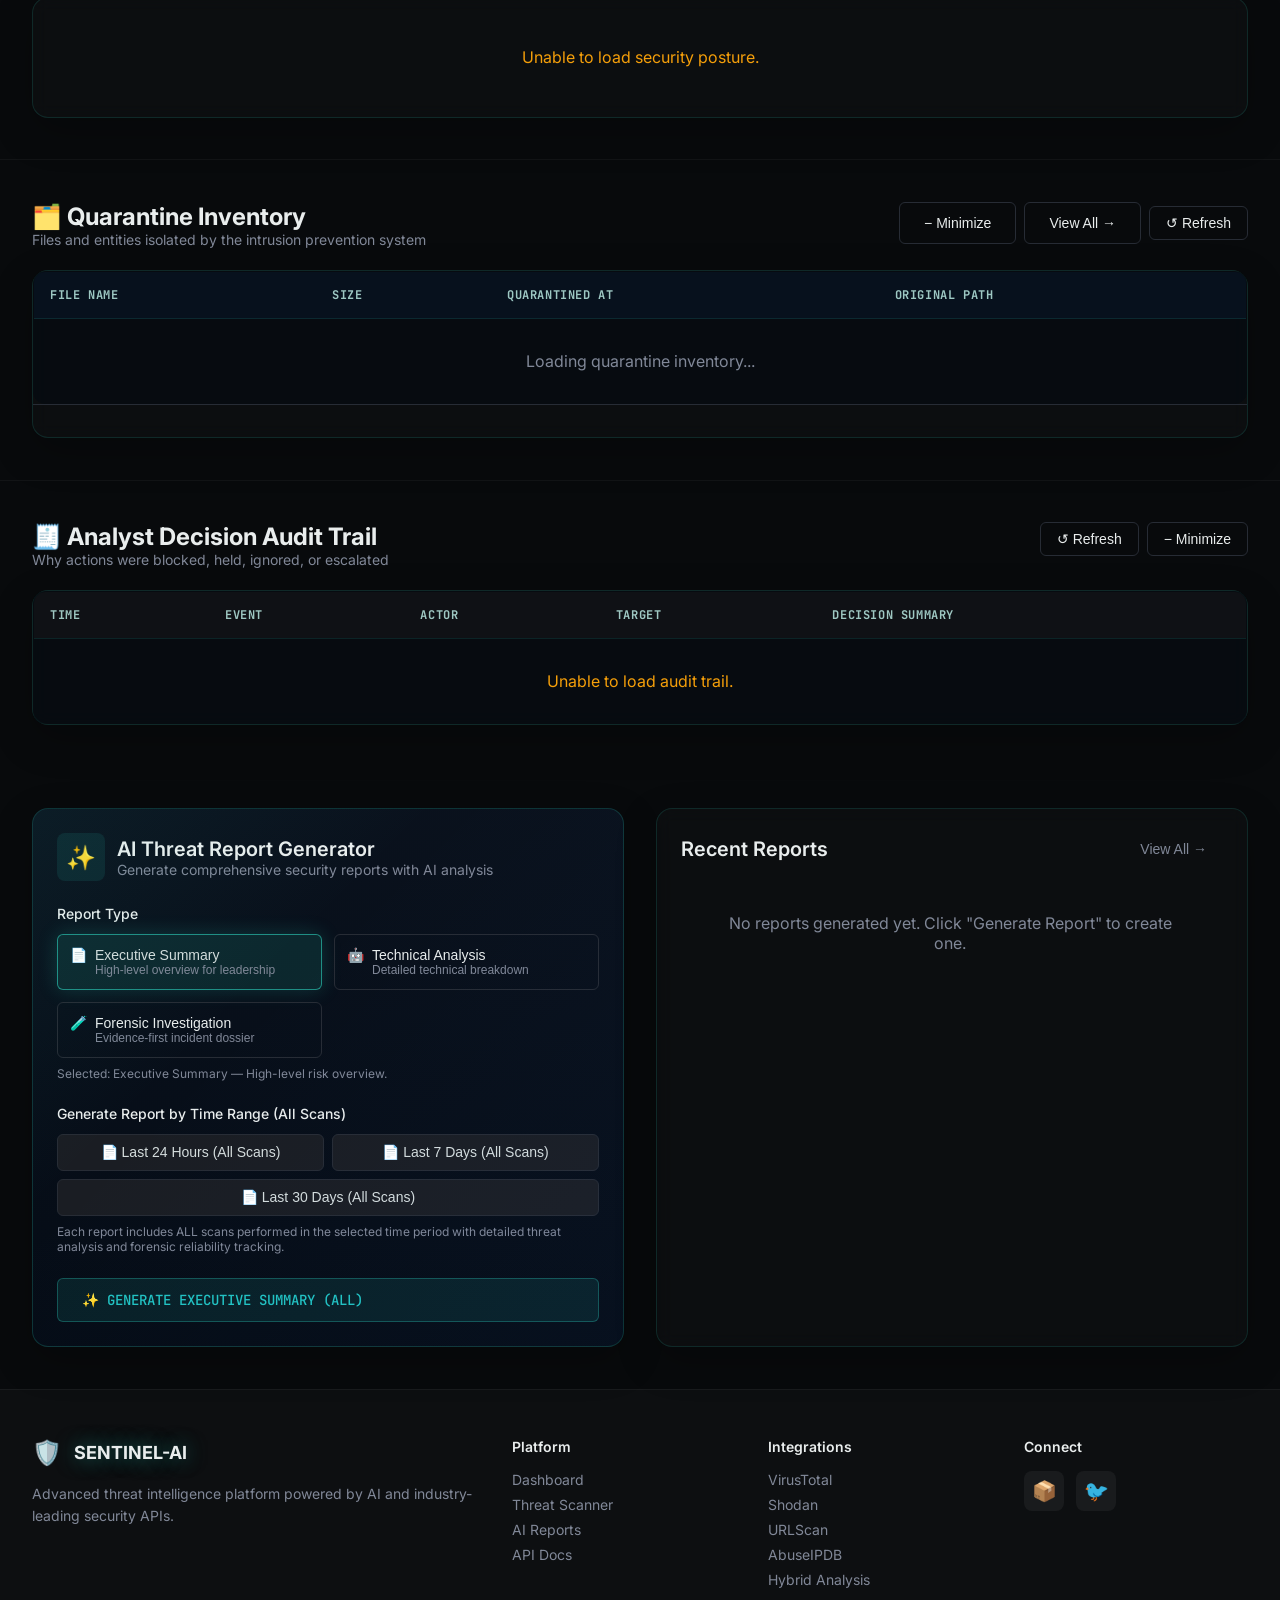
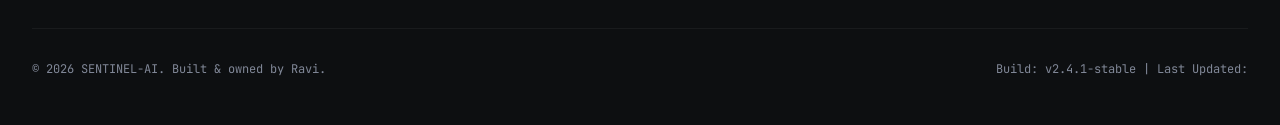
==== commit 6fe679e8: "chore: save workspace edits (pyrightconfig, scanner hardening)" ====
--- a/server/app/static/index.html
+++ b/server/app/static/index.html
@@ -6,7 +6,7 @@
     <meta http-equiv="Cache-Control" content="no-cache, no-store, must-revalidate">
     <meta http-equiv="Pragma" content="no-cache">
     <meta http-equiv="Expires" content="0">
-    <title>SENTINEL-AI - Threat Detection, Prediction & Response System</title>
+    <title>SENTINEL-AI - Threat Detection, Prevention & Response System</title>
     <link href="https://fonts.googleapis.com/css2?family=JetBrains+Mono:wght@400;500;600;700&family=Inter:wght@300;400;500;600;700&display=swap" rel="stylesheet">
     <style>
         :root {
@@ -2451,50 +2451,6 @@
             border-radius: 50%;
             animation: spin 1s linear infinite;
             display: inline-block;
-        }
-
-        .scan-action-btn {
-            gap: 0.5rem;
-        }
-
-        .scan-action-btn .scan-action-icon {
-            display: inline-flex;
-            align-items: center;
-            justify-content: center;
-            width: 1.1em;
-            min-width: 1.1em;
-            transform-origin: center center;
-            transition: filter 0.2s ease;
-            will-change: transform;
-        }
-
-        .scan-action-btn:hover:not(.is-scanning) .scan-action-icon,
-        .scan-action-btn:focus-visible:not(.is-scanning) .scan-action-icon {
-            animation: scanIconHover 0.9s ease-in-out infinite;
-            filter: drop-shadow(0 0 8px rgba(45, 212, 191, 0.35));
-        }
-
-        .scan-action-btn.is-scanning {
-            pointer-events: none;
-            cursor: progress;
-        }
-
-        .scan-action-btn.is-scanning .scan-action-icon {
-            animation: scanIconSpin 0.85s linear infinite;
-            filter: drop-shadow(0 0 10px rgba(45, 212, 191, 0.45));
-        }
-
-        @keyframes scanIconSpin {
-            from { transform: rotate(0deg) scale(1.02); }
-            to { transform: rotate(360deg) scale(1.02); }
-        }
-
-        @keyframes scanIconHover {
-            0% { transform: translate(0, 0) rotate(0deg) scale(1.02); }
-            25% { transform: translate(1px, -1px) rotate(10deg) scale(1.08); }
-            50% { transform: translate(0, -2px) rotate(0deg) scale(1.12); }
-            75% { transform: translate(-1px, -1px) rotate(-10deg) scale(1.08); }
-            100% { transform: translate(0, 0) rotate(0deg) scale(1.02); }
         }
 
         .btn.is-loading {
@@ -2626,16 +2582,13 @@
                         <span class="badge">⚡ LIVE PROTECTION</span>
                         <h1>
                             SENTINEL-AI<br>
-                            <span class="glow-text">Threat Detection, Prediction &amp; Response System</span>
+                            <span class="glow-text">Threat Detection, Prevention &amp; Response System</span>
                         </h1>
                         <p>Monitor threats, review posture, scan targets, and investigate incidents from one clean operational console powered by 5 threat intelligence APIs with based AI and ML analysis.</p>
                         
                         <div class="scan-form">
                             <input type="text" class="scan-input" id="scanInput" maxlength="2048" placeholder="Enter IP, URL, or hash to scan...">
-                            <button class="btn btn-cyber scan-action-btn" id="scanBtn">
-                                <span class="scan-action-icon" aria-hidden="true">🔍</span>
-                                <span class="scan-action-label">SCAN</span>
-                            </button>
+                            <button class="btn btn-cyber" id="scanBtn">⚡ SCAN</button>
                         </div>
                         <div class="scan-helper">Supports IPs, domains, URLs, and hashes. Results appear below and in scan history.</div>
                         
@@ -3226,9 +3179,9 @@
                         <div class="form-group">
                             <label>Generate Report by Time Range (All Scans)</label>
                             <div class="time-buttons">
-                                <button id="report-24h-btn" class="btn btn-secondary btn-sm" onclick="generateReportForInterval('24h')">📄 Last 24 Hours (All Scans)</button>
-                                <button id="report-7d-btn" class="btn btn-secondary btn-sm" onclick="generateReportForInterval('7d')">📄 Last 7 Days (All Scans)</button>
-                                <button id="report-30d-btn" class="btn btn-secondary btn-sm" onclick="generateReportForInterval('30d')">📄 Last 30 Days (All Scans)</button>
+                                <button class="btn btn-secondary btn-sm" onclick="generateReportForInterval('24h')">📄 Last 24 Hours (All Scans)</button>
+                                <button class="btn btn-secondary btn-sm" onclick="generateReportForInterval('7d')">📄 Last 7 Days (All Scans)</button>
+                                <button class="btn btn-secondary btn-sm" onclick="generateReportForInterval('30d')">📄 Last 30 Days (All Scans)</button>
                             </div>
                             <small style="color: var(--muted-foreground); font-size: 0.75rem; display: block; margin-top: 0.5rem;">
                                 Each report includes ALL scans performed in the selected time period with detailed threat analysis and forensic reliability tracking.
@@ -3307,10 +3260,7 @@
                                 maxlength="2048"
                                    placeholder="192.168.1.1 · example.com · https://site.com · sha256..."
                                    style="flex:1;min-width:280px;">
-                            <button class="btn btn-cyber scan-action-btn" id="newScanBtn" style="white-space:nowrap;min-width:130px;">
-                                <span class="scan-action-icon" aria-hidden="true">🔍</span>
-                                <span class="scan-action-label">Start Scan</span>
-                            </button>
+                            <button class="btn btn-cyber" id="newScanBtn" style="white-space:nowrap;min-width:130px;">🔍 Start Scan</button>
                         </div>
                         <div id="newScanInputHint" style="font-size:0.72rem;color:var(--muted-foreground);margin-top:0.4rem;">Auto-detects IPs, domains, URLs, file names, and hashes.</div>
                     </div>
@@ -4421,10 +4371,6 @@
 
         function setButtonLoadingState(button, loading, loadingLabel) {
             if (!button) return;
-            if (button.classList.contains('scan-action-btn')) {
-                setScanButtonLoadingState(button, loading);
-                return;
-            }
             if (loading) {
                 if (!button.dataset.originalLabel) {
                     button.dataset.originalLabel = button.innerHTML;
@@ -4443,31 +4389,6 @@
             delete button.dataset.originalLabel;
         }
 
-        function setScanButtonLoadingState(button, loading) {
-            if (!button) return;
-            const icon = button.querySelector('.scan-action-icon');
-            const label = button.querySelector('.scan-action-label');
-
-            if (loading) {
-                if (label && !button.dataset.originalScanLabel) {
-                    button.dataset.originalScanLabel = label.textContent || '';
-                }
-                button.disabled = true;
-                button.classList.add('is-scanning');
-                if (label) {
-                    label.textContent = 'Scanning...';
-                }
-                return;
-            }
-
-            button.disabled = false;
-            button.classList.remove('is-scanning');
-            if (label && button.dataset.originalScanLabel) {
-                label.textContent = button.dataset.originalScanLabel;
-            }
-            delete button.dataset.originalScanLabel;
-        }
-
         function resolveButtonReference(buttonOrSelector) {
             if (!buttonOrSelector) return null;
             if (typeof buttonOrSelector === 'string') {
@@ -4481,66 +4402,6 @@
             const button = resolveButtonReference(buttonOrSelector);
             setButtonLoadingState(button, true, label);
             return () => setButtonLoadingState(button, false);
-        }
-
-        /**
-         * Update loading state for report interval buttons.
-         * - interval: '24h' | '7d' | '30d'
-         * - isLoading: boolean
-         * Ensures only the active interval button shows the spinner and disables
-         * only that button while preserving styling.
-         */
-        function updateReportButtons(interval, isLoading) {
-            const mapping = { '24h': 'report-24h-btn', '7d': 'report-7d-btn', '30d': 'report-30d-btn' };
-            const targetId = mapping[interval];
-            const ids = Object.values(mapping);
-
-            // When entering loading: restore other buttons and set only the target to loading
-            if (isLoading) {
-                ids.forEach(id => {
-                    const el = document.getElementById(id);
-                    if (!el) return;
-                    if (id === targetId) return; // leave target alone for now
-                    // restore any other button that might be in loading state
-                    if (el.dataset.originalLabel) {
-                        el.disabled = false;
-                        el.classList.remove('is-loading');
-                        el.removeAttribute('aria-busy');
-                        el.innerHTML = el.dataset.originalLabel;
-                        delete el.dataset.originalLabel;
-                    } else {
-                        el.disabled = false;
-                        el.classList.remove('is-loading');
-                        el.removeAttribute('aria-busy');
-                    }
-                });
-
-                const target = document.getElementById(targetId);
-                if (!target) return;
-                if (!target.dataset.originalLabel) target.dataset.originalLabel = target.innerHTML;
-                target.disabled = true;
-                target.classList.add('is-loading');
-                target.setAttribute('aria-busy', 'true');
-                target.innerHTML = `<span class="spinner" aria-hidden="true"></span> Generating...`;
-                return;
-            }
-
-            // When leaving loading, restore the specific button
-            ids.forEach(id => {
-                const el = document.getElementById(id);
-                if (!el) return;
-                if (el.dataset.originalLabel) {
-                    el.disabled = false;
-                    el.classList.remove('is-loading');
-                    el.removeAttribute('aria-busy');
-                    el.innerHTML = el.dataset.originalLabel;
-                    delete el.dataset.originalLabel;
-                } else {
-                    el.disabled = false;
-                    el.classList.remove('is-loading');
-                    el.removeAttribute('aria-busy');
-                }
-            });
         }
 
         async function runWithButtonLoading(buttonOrSelector, label, fn) {
@@ -10006,7 +9867,7 @@
             }
 
             const btn = document.getElementById('scanBtn') || document.getElementById('newScanBtn');
-            setScanButtonLoadingState(btn, true);
+            setButtonLoadingState(btn, true, 'Scanning...');
 
             await new Promise(requestAnimationFrame);
 
@@ -10055,7 +9916,10 @@
                     }, 5000);
                 }
             } finally {
-                setScanButtonLoadingState(btn, false);
+                setButtonLoadingState(btn, false);
+                if (btn) {
+                    btn.innerHTML = btn.id === 'newScanBtn' ? '🔍 Start Scan' : '⚡ SCAN';
+                }
             }
         }
 
@@ -10946,8 +10810,8 @@
         }
 
         async function generateReportForInterval(interval) {
-            // Use centralized per-interval loading UI so only the clicked button shows the spinner
-            updateReportButtons(interval, true);
+            const releasePrimary = createButtonLoadingGuard('[onclick="generateReportForInterval(\'24h\')"]', 'Generating...');
+            const releaseSecondary = createButtonLoadingGuard('[onclick="generateReportForInterval(selectedReportInterval || \'24h\')"]', 'Generating...');
             const btnText = interval === '24h' ? 'Last 24 Hours' : interval === '7d' ? 'Last 7 Days' : 'Last 30 Days';
             const reportLabel = REPORT_TYPE_DETAILS[selectedReportType]?.label || 'Report';
             showToast(`${reportLabel} • ${btnText}`, 'info');
@@ -11014,8 +10878,8 @@
                 console.error('Report generation error:', error);
                 showToast(`Failed to generate ${btnText} report: ` + error.message, 'error');
             } finally {
-                // restore only the button that was set to loading
-                updateReportButtons(interval, false);
+                releasePrimary();
+                releaseSecondary();
             }
         }
 
@@ -11116,7 +10980,7 @@
                     type: scanContext.type || scanContext.target_type || 'scan',
                     timeRange: '24h',
                     report_type: selectedReportType,
-                    intervals: ['24h'],
+                    intervals: ['24h', '7d', '30d'],
                 };
 
                 const res = await fetch(`${API_BASE_URL}${API_ENDPOINTS.generateReport}`, {
